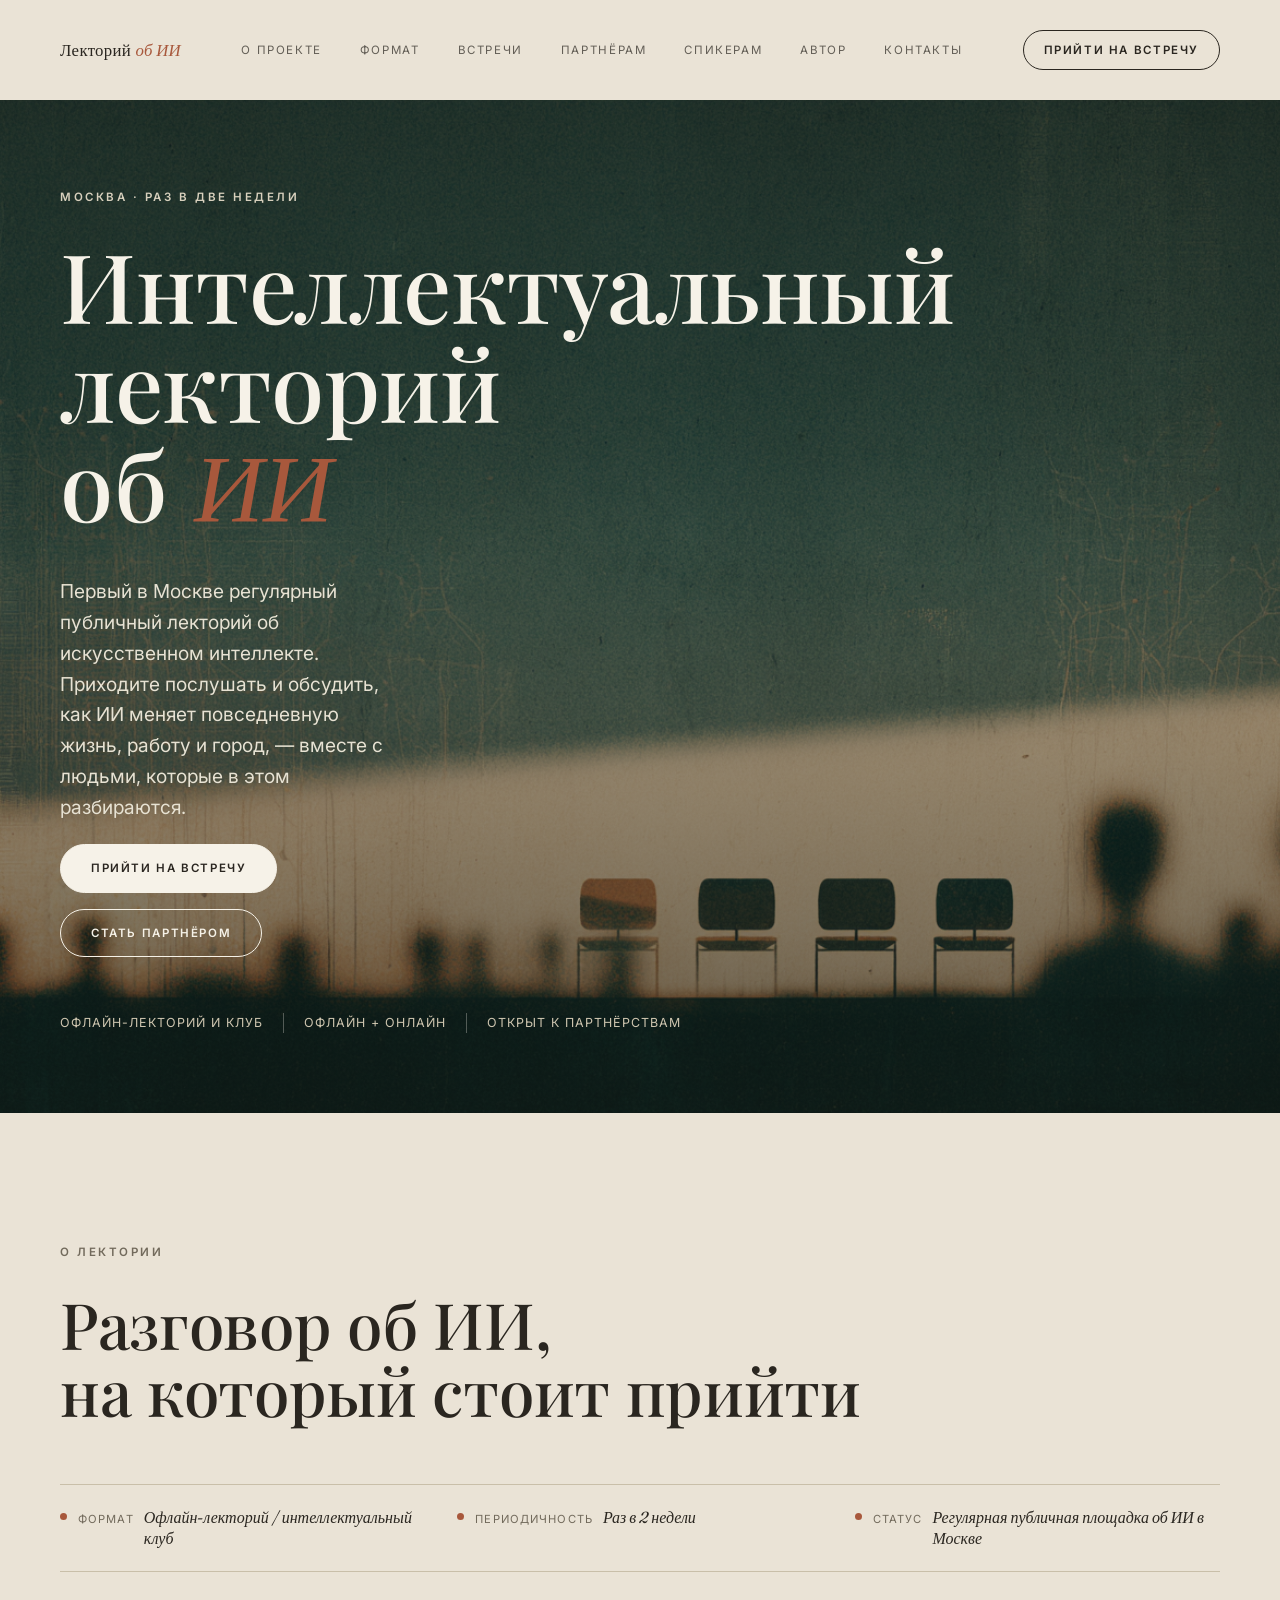
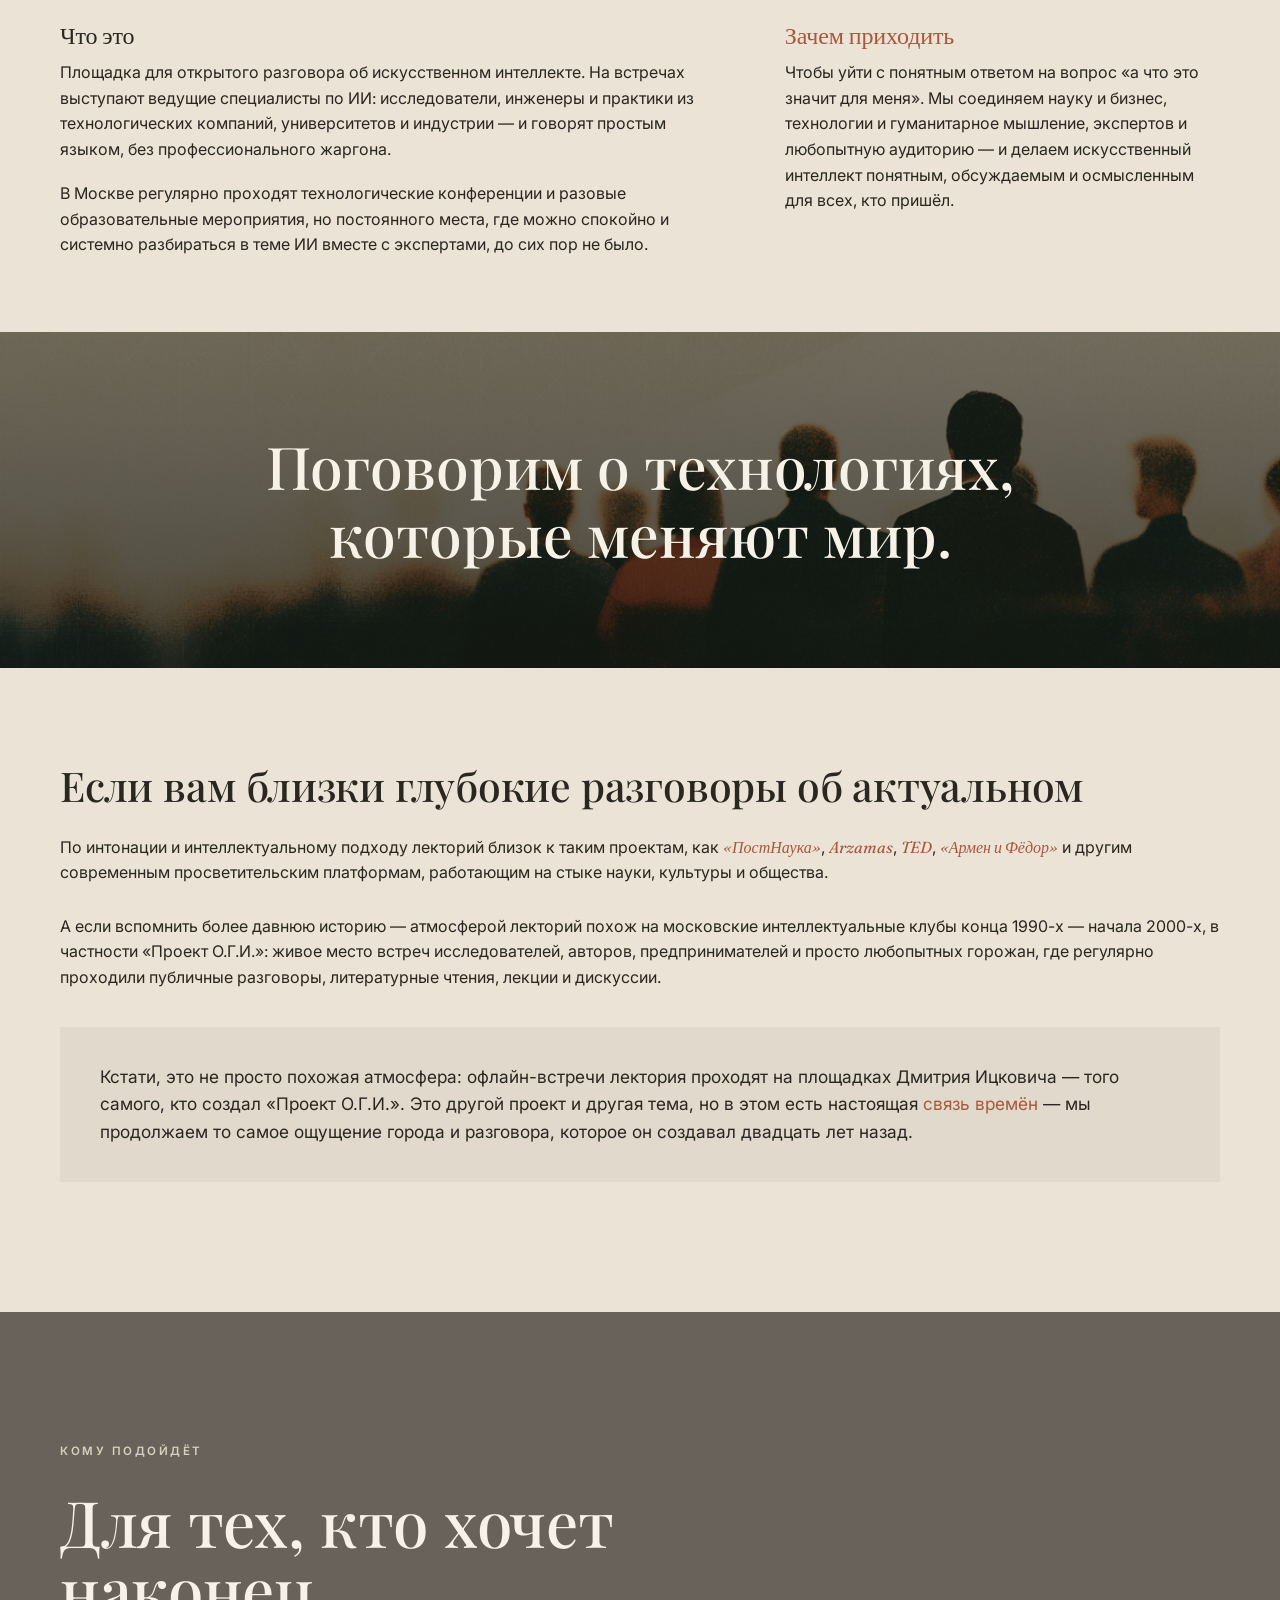
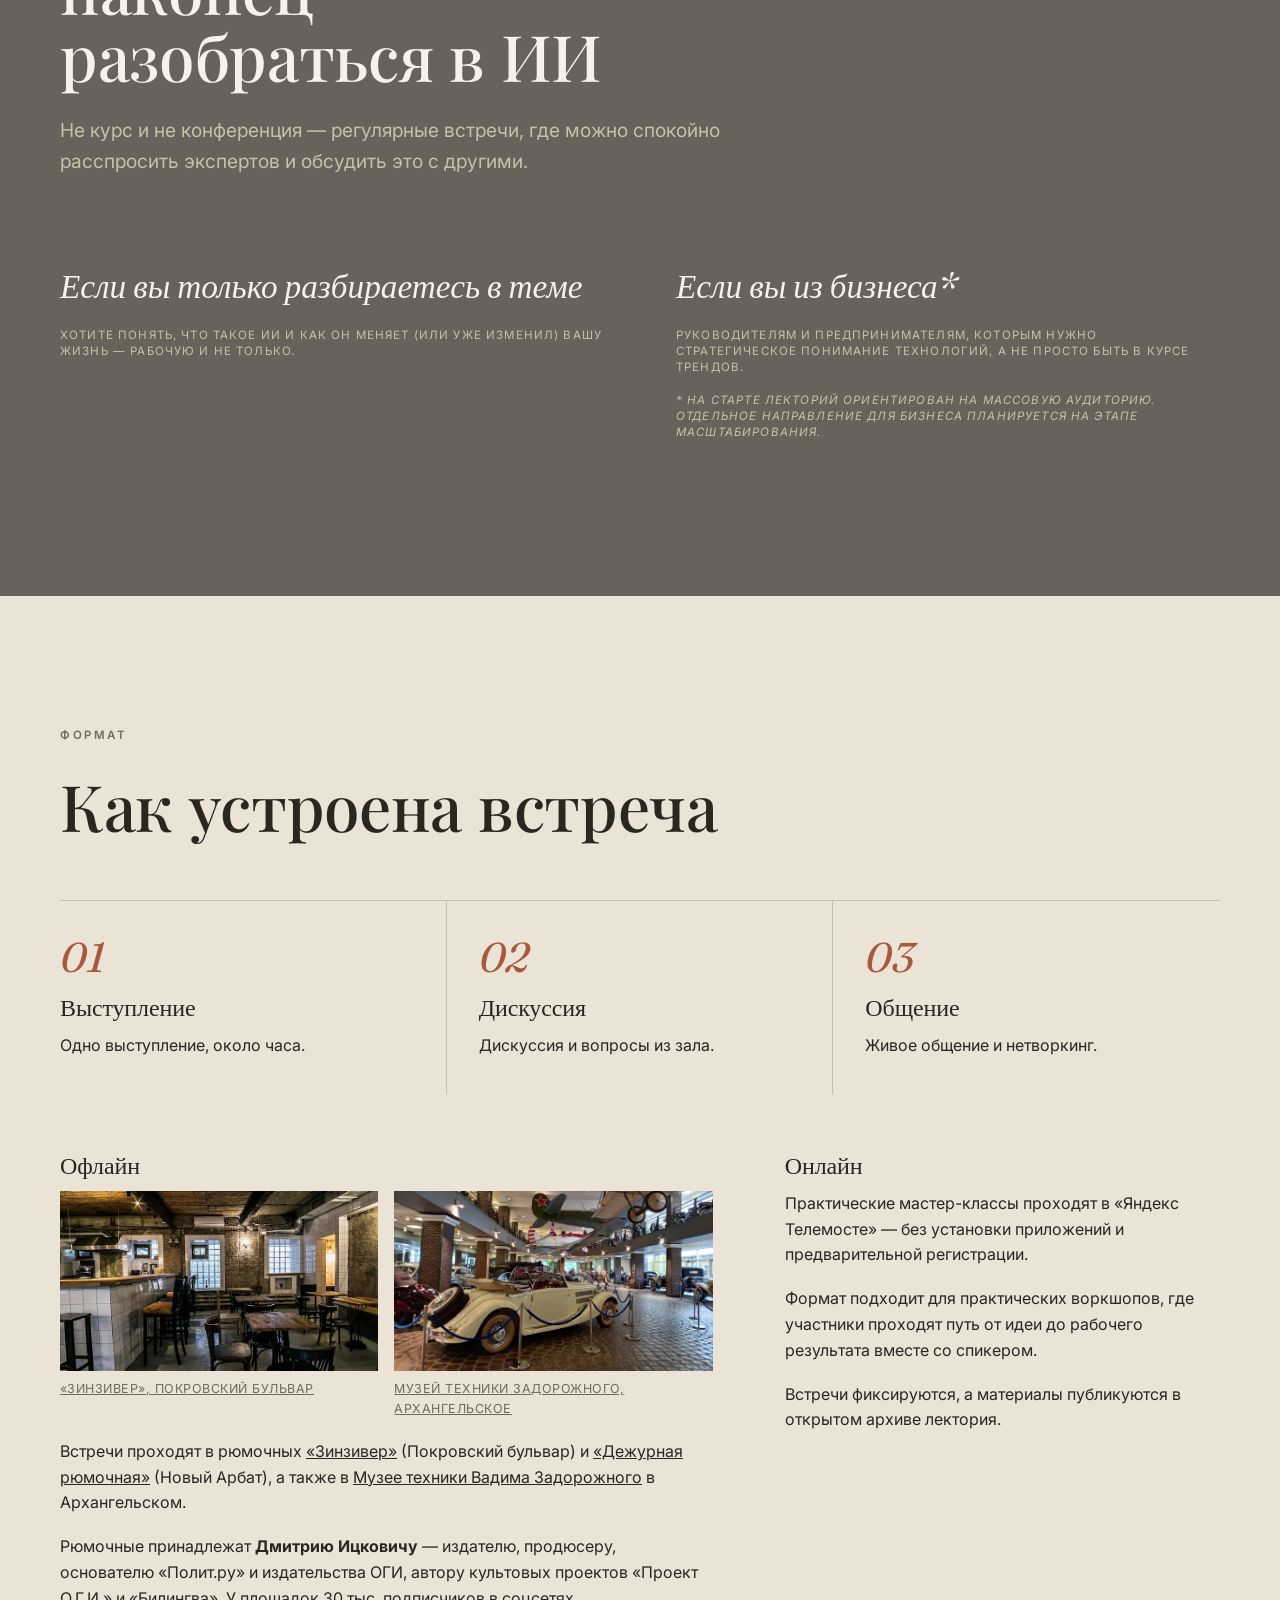
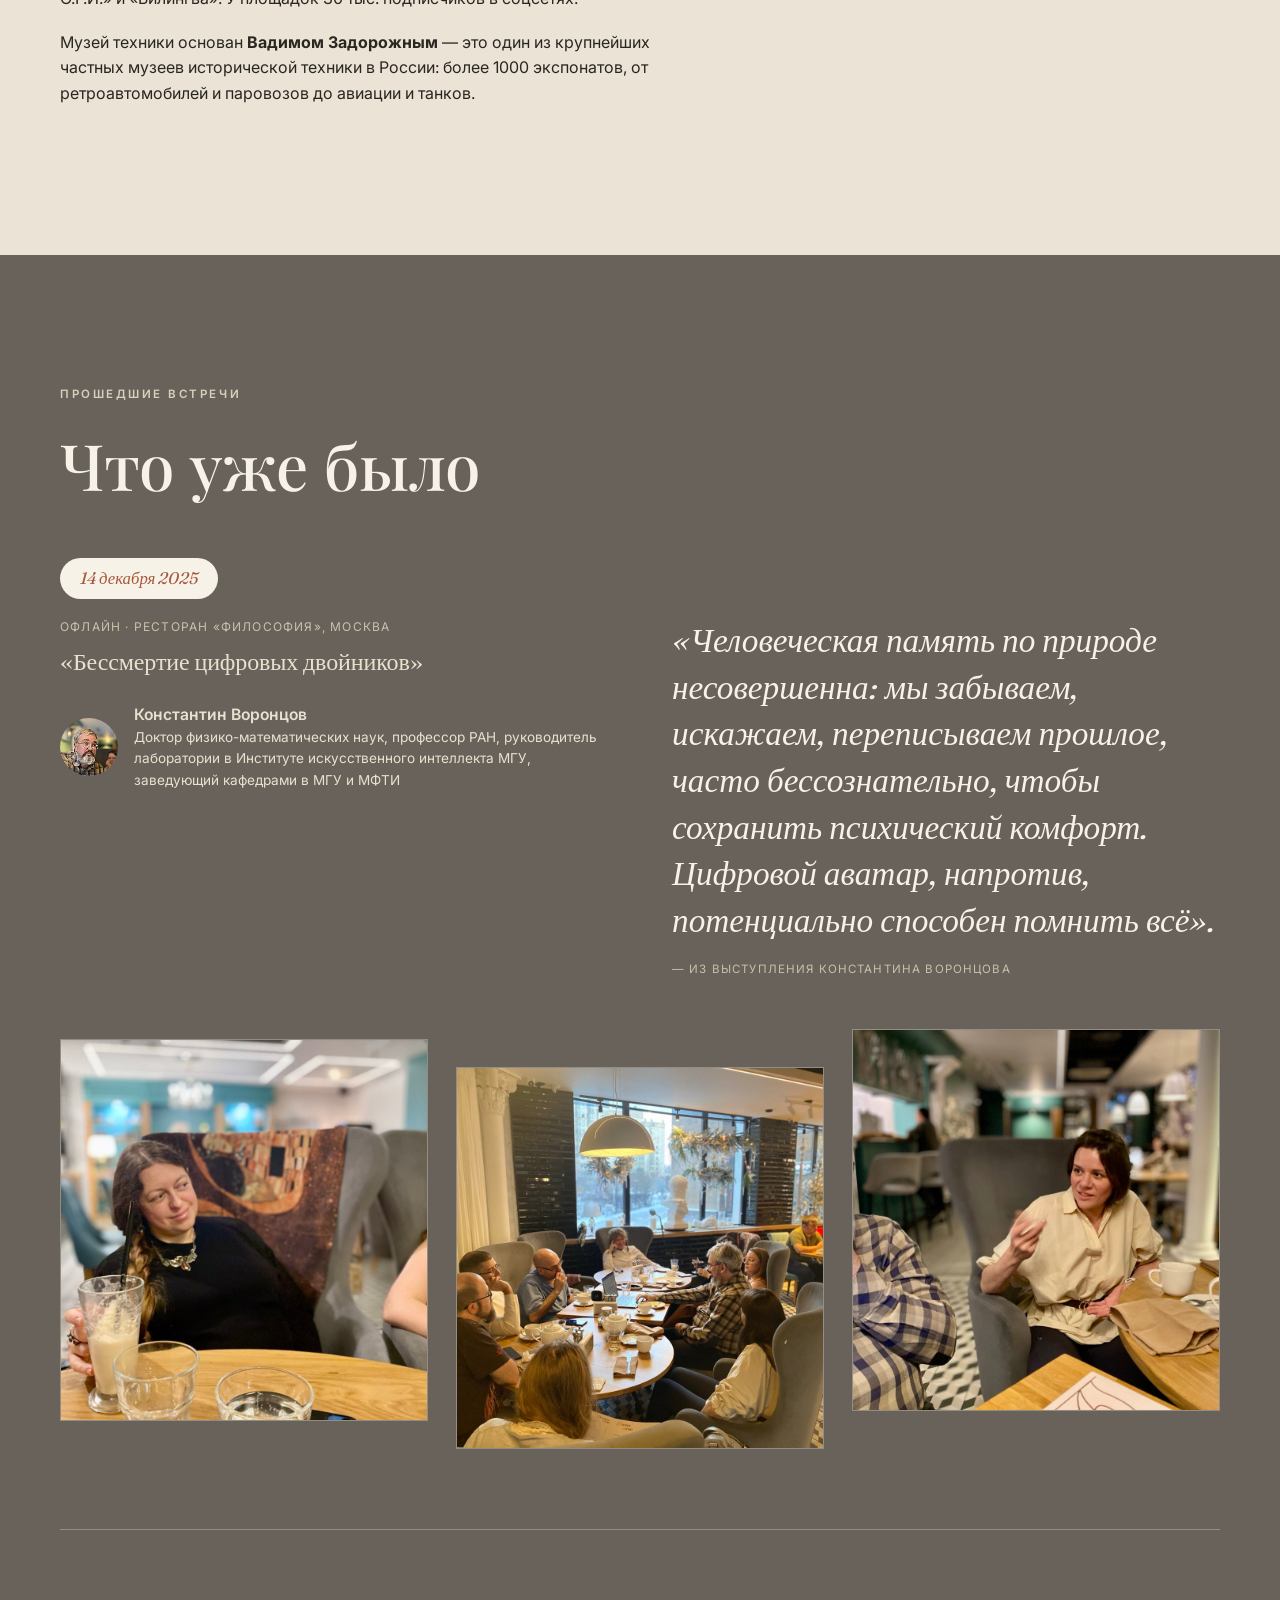
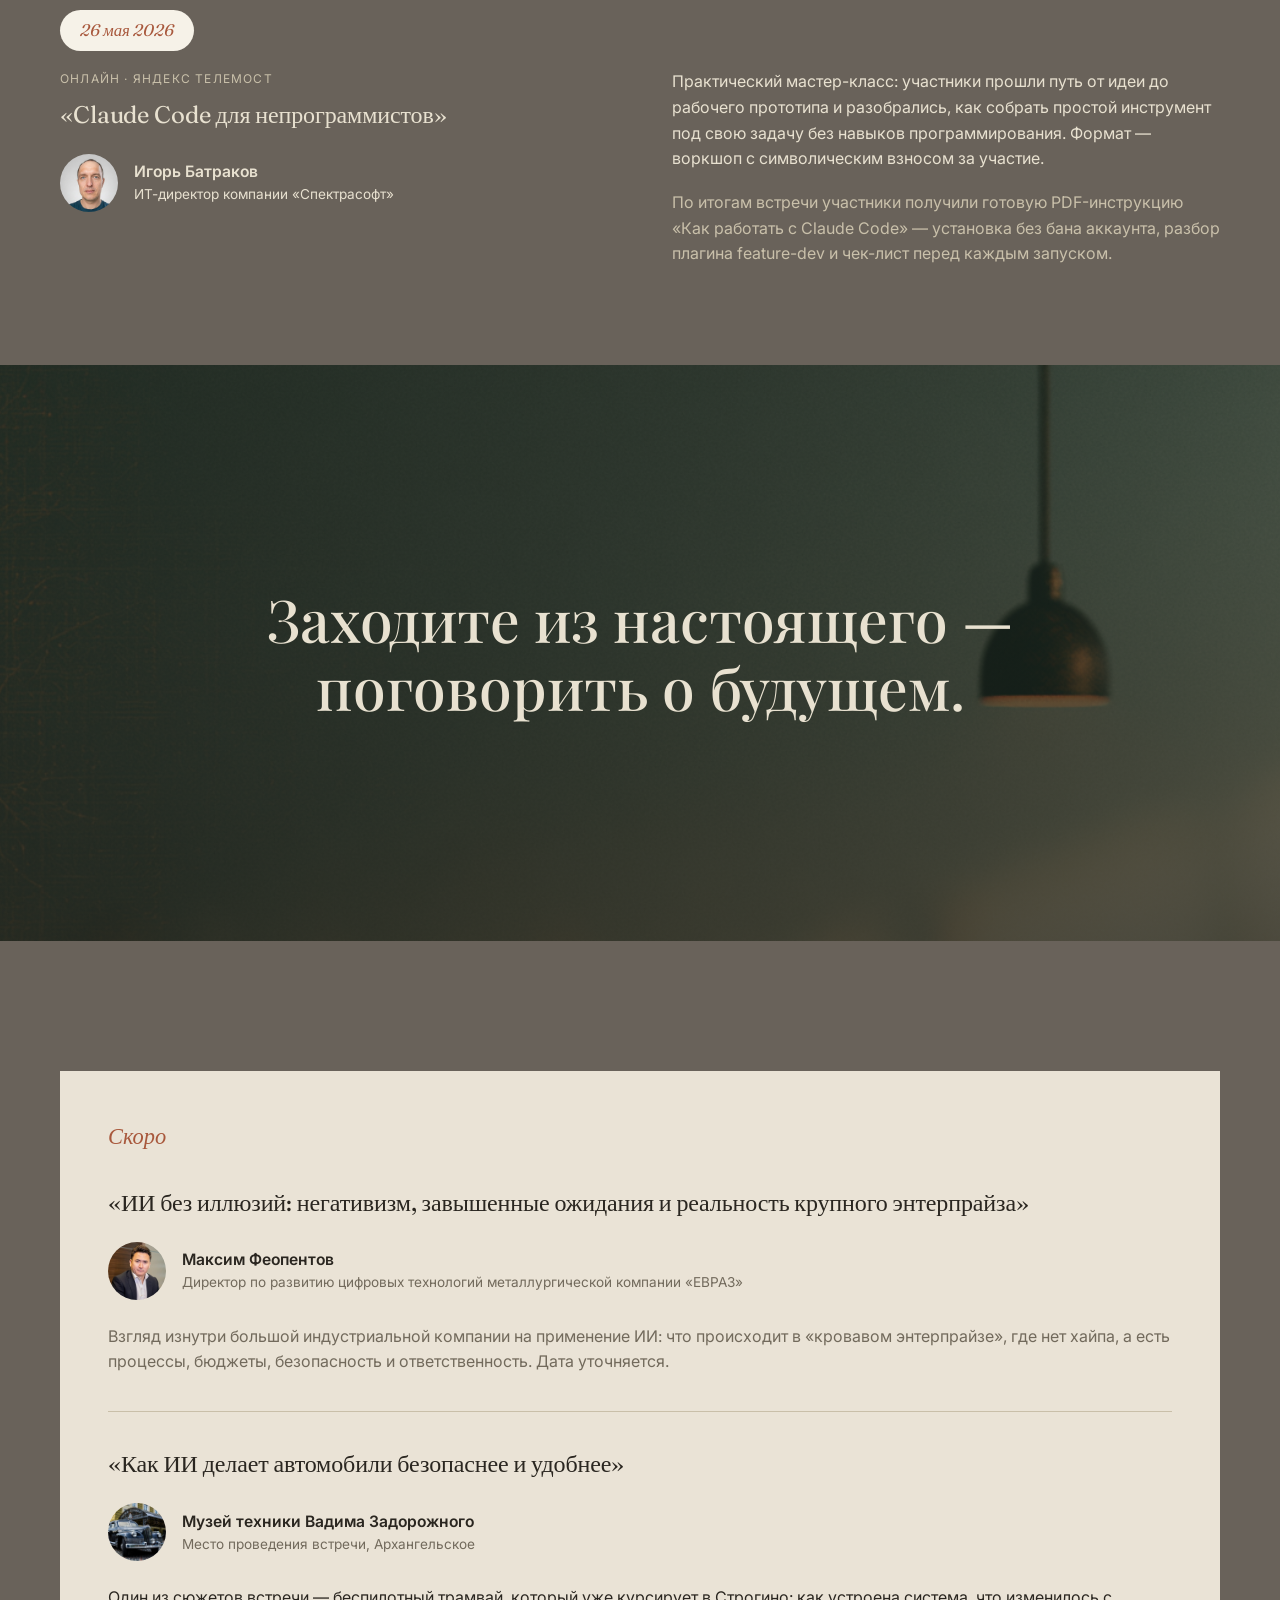
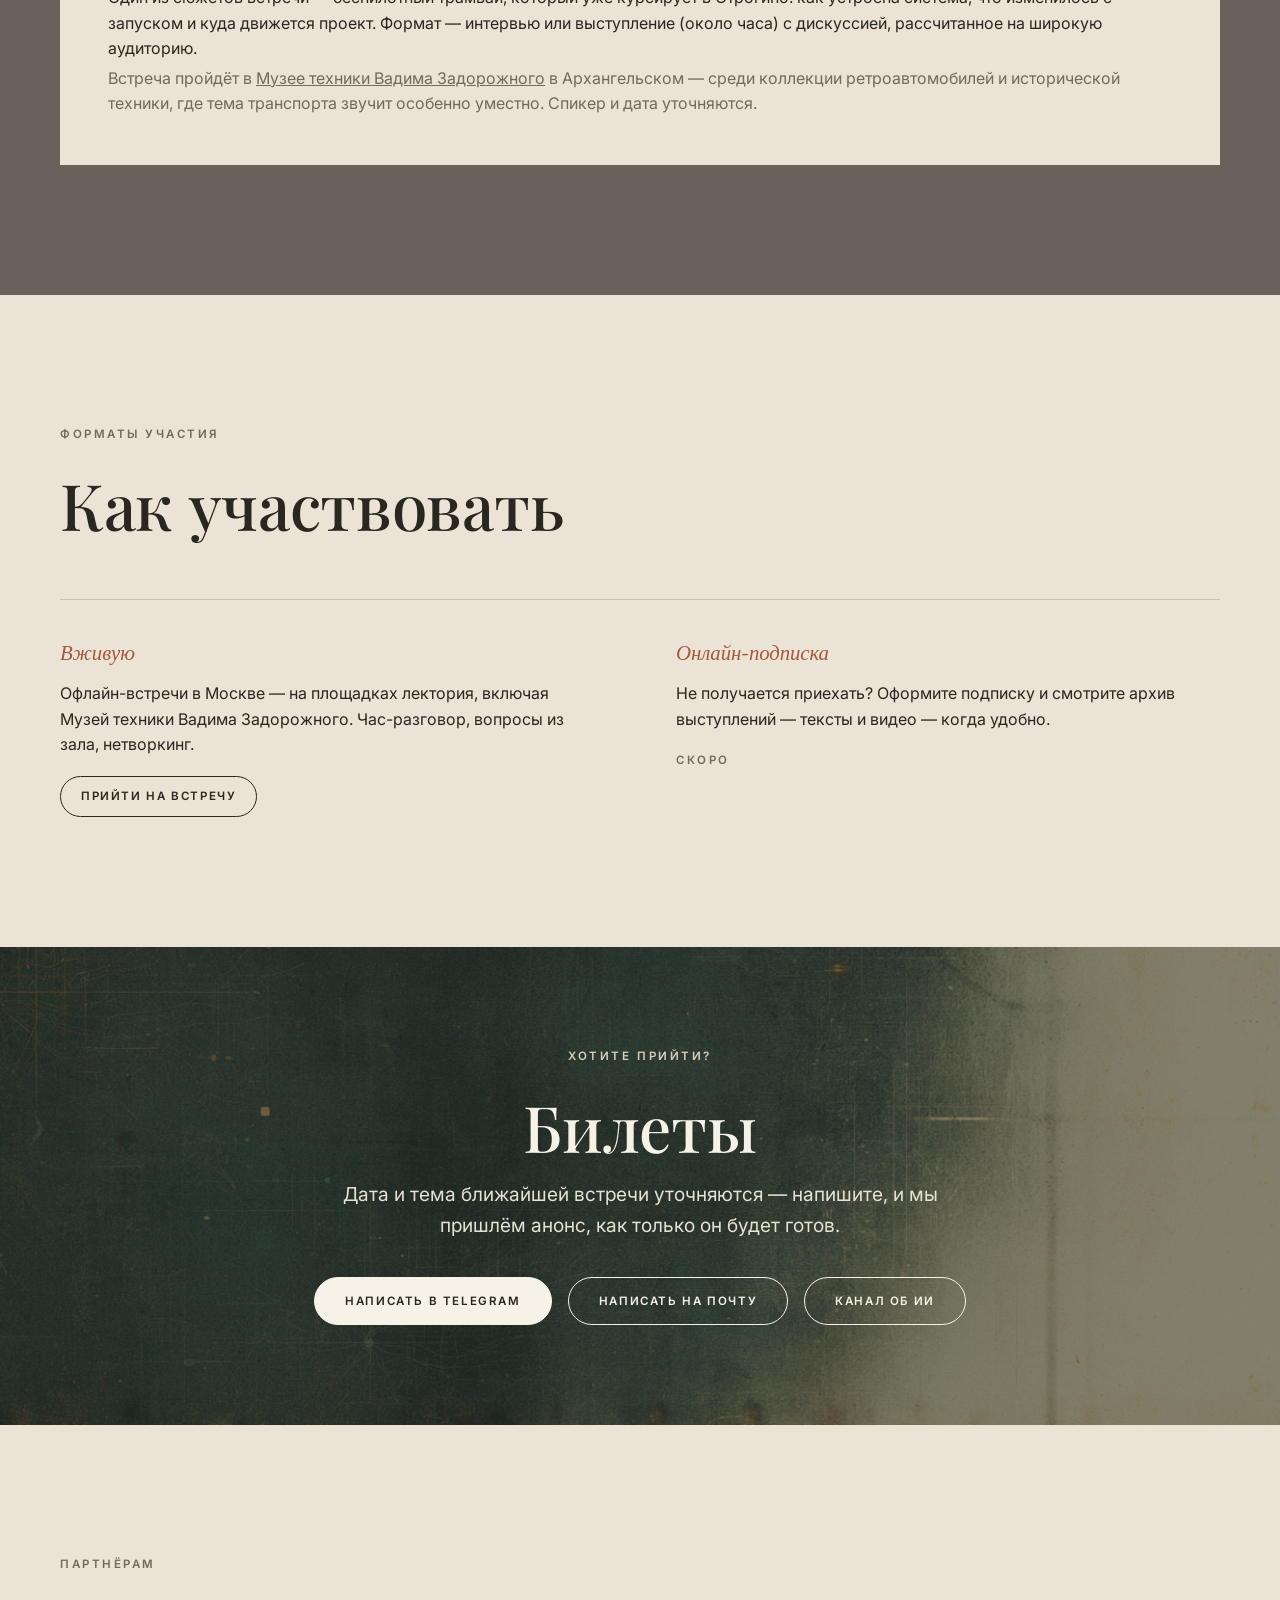
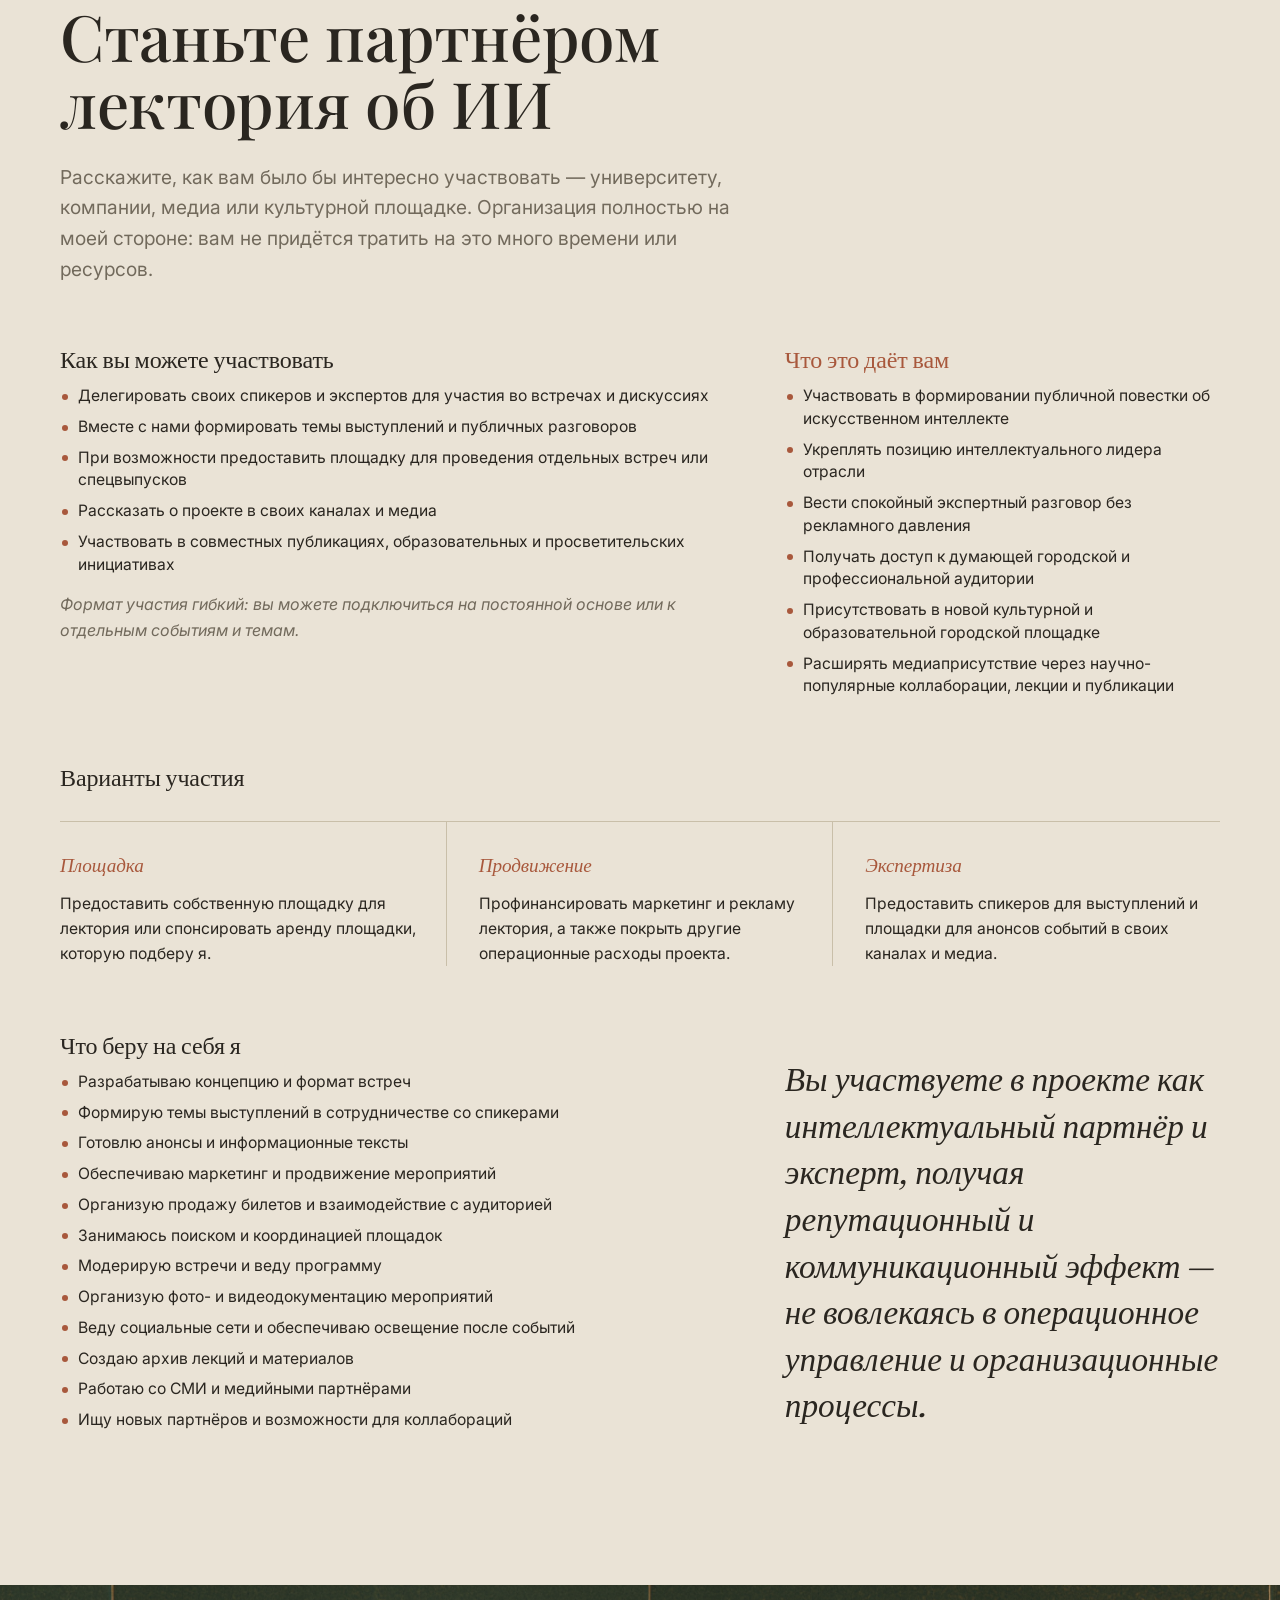
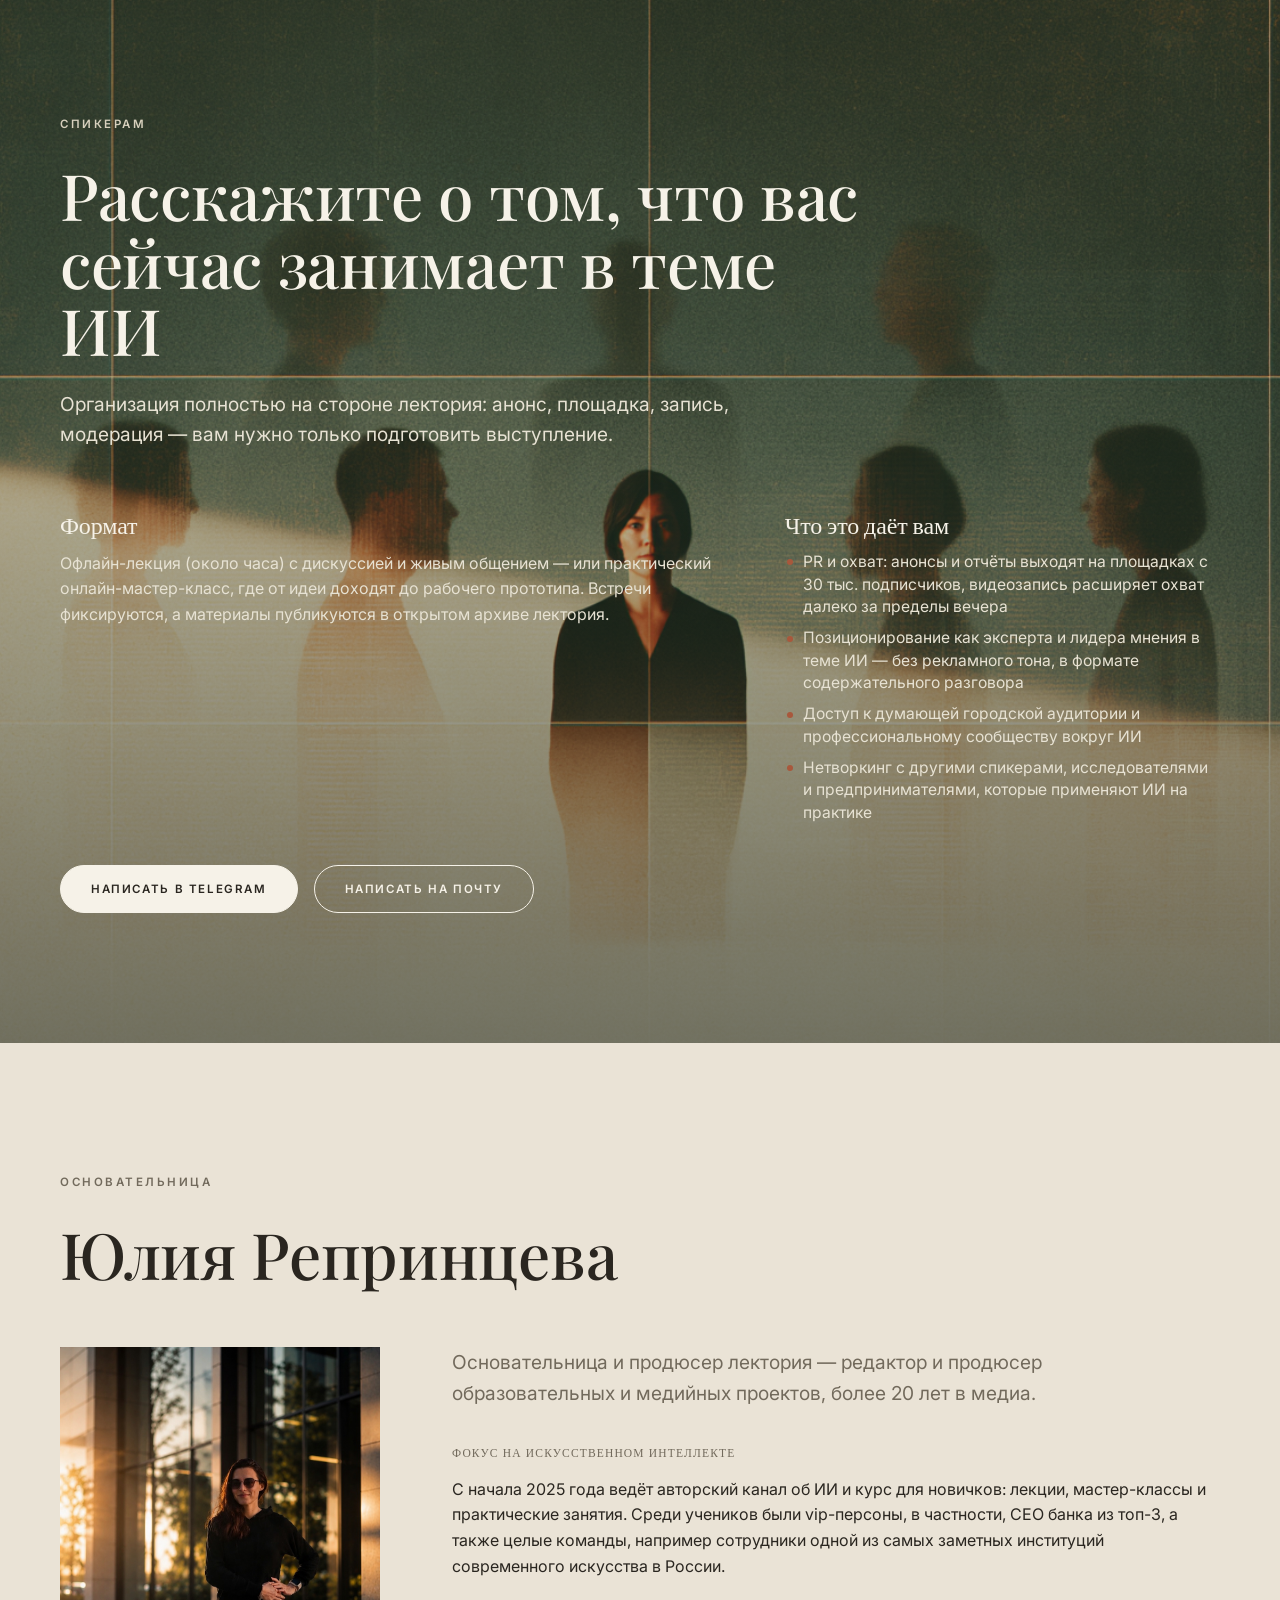
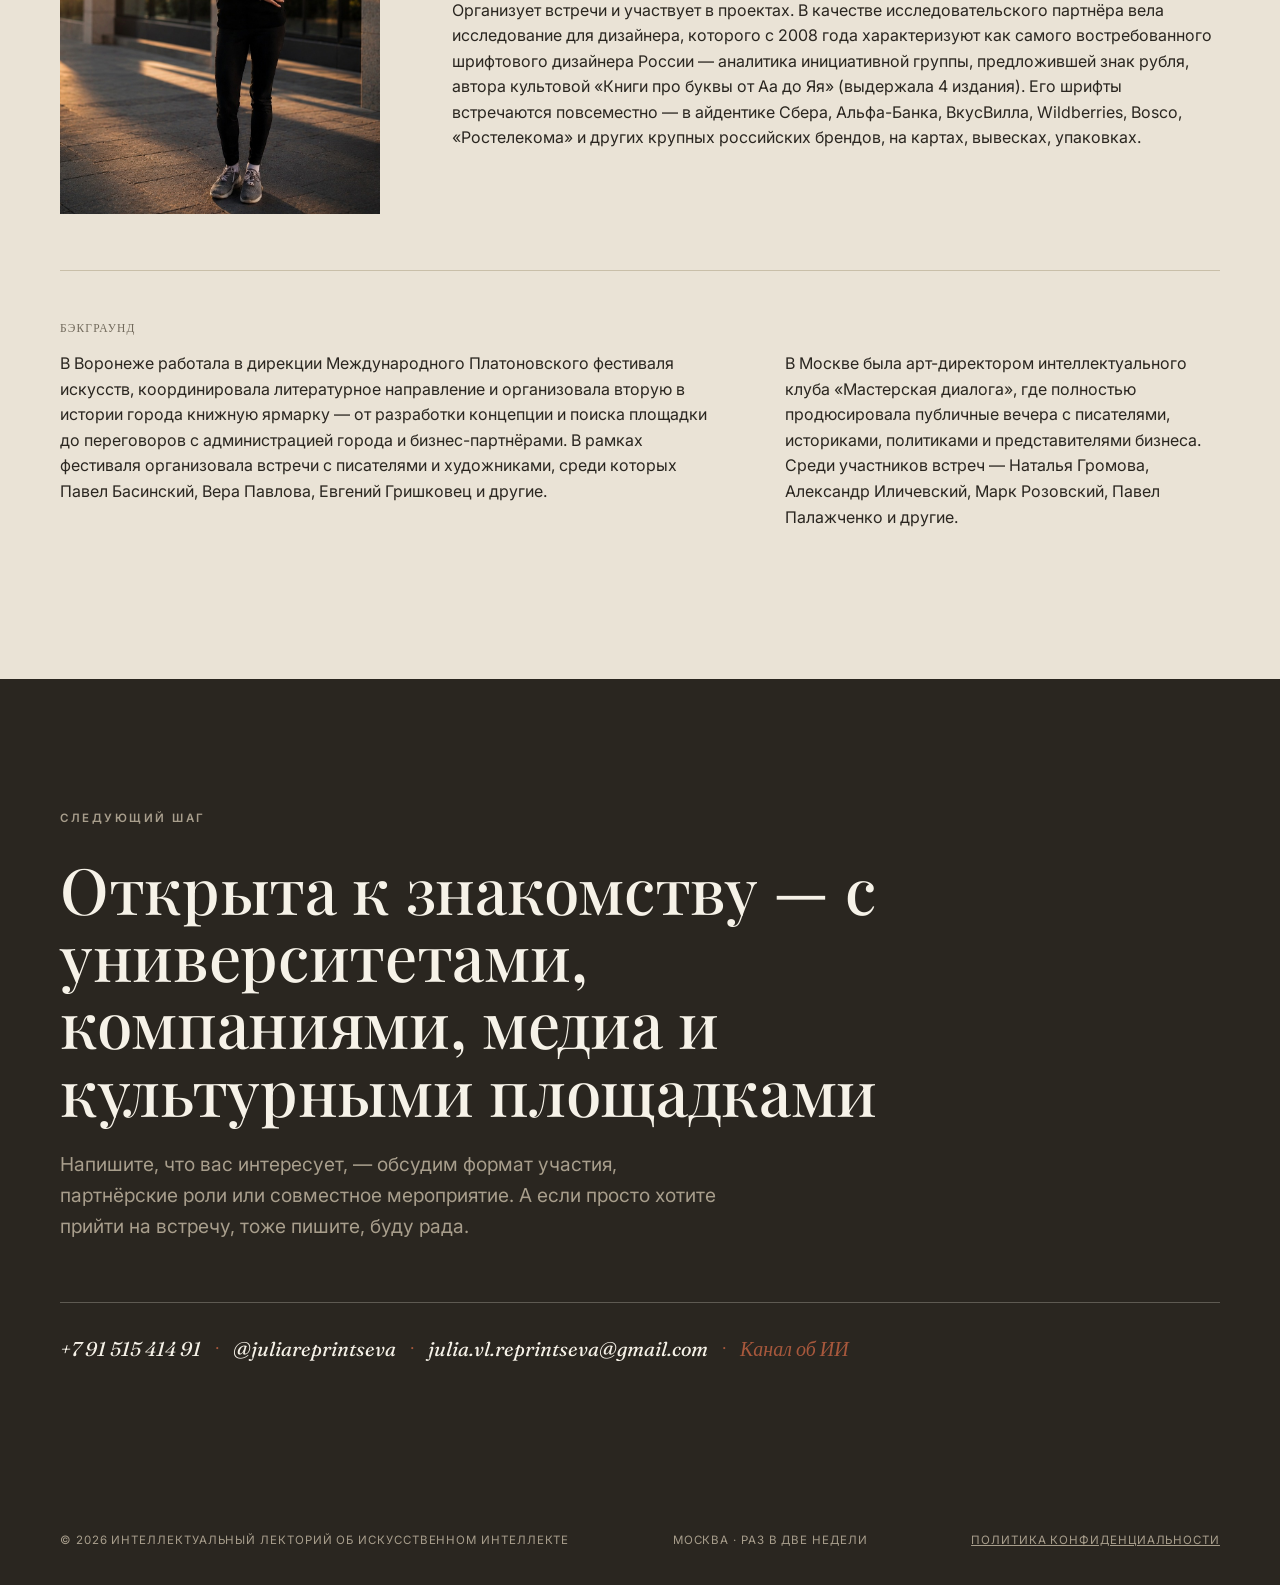
==== index.html @ 5595331f "Add files via upload" ====
<!doctype html>
<html lang="ru">
<head>
<meta charset="UTF-8">
<meta name="viewport" content="width=device-width, initial-scale=1">
<title>Интеллектуальный лекторий об искусственном интеллекте</title>

<!-- Google tag (gtag.js) -->
<script async src="https://www.googletagmanager.com/gtag/js?id=G-RJY18XLTXR"></script>
<script>
  window.dataLayer = window.dataLayer || [];
  function gtag(){dataLayer.push(arguments);}
  gtag('js', new Date());
  gtag('config', 'G-RJY18XLTXR');
</script>

<!-- Yandex.Metrika counter -->
<script type="text/javascript">
(function(m,e,t,r,i,k,a){
m[i]=m[i]||function(){(m[i].a=m[i].a||[]).push(arguments)};
m[i].l=1*new Date();
for (var j = 0; j < document.scripts.length; j++) {if (document.scripts[j].src === r) { return; }}
k=e.createElement(t),a=e.getElementsByTagName(t)[0],k.async=1,k.src=r,a.parentNode.insertBefore(k,a)
})(window, document,'script','https://mc.yandex.ru/metrika/tag.js?id=111510411', 'ym');

ym(111510411, 'init', {ssr:true, webvisor:true, clickmap:true, ecommerce:"dataLayer", referrer: document.referrer, url: location.href, accurateTrackBounce:true, trackLinks:true});
</script>
<noscript><div><img src="https://mc.yandex.ru/watch/111510411" style="position:absolute; left:-9999px;" alt="" /></div></noscript>
<!-- /Yandex.Metrika counter -->

<!-- Microsoft Clarity -->
<script type="text/javascript">
(function(c,l,a,r,i,t,y){
c[a]=c[a]||function(){(c[a].q=c[a].q||[]).push(arguments)};
t=l.createElement(r);t.async=1;t.src="https://www.clarity.ms/tag/"+i;
y=l.getElementsByTagName(r)[0];y.parentNode.insertBefore(t,y);
})(window, document, "clarity", "script", "y0w7ouz6oi");
</script>
<meta name="description" content="Первый в Москве регулярный публичный лекторий об ИИ — площадка, где исследователи, инженеры и практики говорят с широкой аудиторией об искусственном интеллекте, экономике, культуре и повседневной жизни.">

<meta property="og:type" content="website">
<meta property="og:url" content="https://lectorium.pro/">
<link rel="canonical" href="https://lectorium.pro/">
<meta property="og:title" content="Интеллектуальный лекторий об ИИ — Москва · раз в две недели">
<meta property="og:description" content="Первый в Москве регулярный публичный лекторий об искусственном интеллекте. Приходите послушать и обсудить, как ИИ меняет повседневную жизнь, работу и город, — вместе с людьми, которые в этом разбираются.">
<meta property="og:image" content="https://lectorium.pro/assets/img/og-cover.png">
<meta property="og:image:width" content="1200">
<meta property="og:image:height" content="630">
<meta name="twitter:card" content="summary_large_image">
<meta name="twitter:image" content="https://lectorium.pro/assets/img/og-cover.png">

<link rel="icon" type="image/svg+xml" sizes="any" href="assets/img/favicon.svg?v=2">
<link rel="icon" type="image/png" sizes="32x32" href="assets/img/favicon-32.png?v=2">
<link rel="apple-touch-icon" sizes="180x180" href="assets/img/apple-touch-icon.png">
<link rel="manifest" href="site.webmanifest">
<meta name="theme-color" content="#1a1a1a">

<link rel="stylesheet" href="assets/css/style.v3.css?v=2">
</head>
<body>

<header class="site">
  <div class="container nav">
    <a href="#top" class="logo">Лекторий <em>об ИИ</em></a>
    <ul class="nav-links">
      <li><a href="#about">О проекте</a></li>
      <li><a href="#format">Формат</a></li>
      <li><a href="#events">Встречи</a></li>
      <li><a href="#partners">Партнёрам</a></li>
      <li><a href="#speakers">Спикерам</a></li>
      <li><a href="#author">Автор</a></li>
      <li><a href="#contacts">Контакты</a></li>
    </ul>
    <div class="nav-actions">
      <a href="#tickets" class="btn btn-outline btn-sm">Прийти на встречу</a>
      <button class="burger" aria-label="Открыть меню"><span></span><span></span><span></span></button>
    </div>
  </div>
</header>

<main id="top">

  <!-- HERO -->
  <section class="hero hero-with-cover">
    <div class="hero-bg"><img src="assets/img/hero-cover.png" alt=""></div>
    <div class="container">
      <div class="hero-top">
        <div style="flex:1 1 auto;min-width:0;">
          <span class="kicker">Москва · раз в две недели</span>
          <h1>Интеллектуальный<br>лекторий<br>об <span class="accent-ii">ИИ</span></h1>
        </div>
        <div style="max-width:340px;flex:none;">
          <p class="lede">Первый в Москве регулярный публичный лекторий об искусственном интеллекте. Приходите послушать и обсудить, как ИИ меняет повседневную жизнь, работу и город, — вместе с людьми, которые в этом разбираются.</p>
          <div class="hero-actions">
            <a href="#tickets" class="btn btn-primary">Прийти на встречу</a>
            <a href="#partners" class="btn btn-outline">Стать партнёром</a>
          </div>
        </div>
      </div>
      <ul class="hero-meta">
        <li>Офлайн-лекторий и клуб</li>
        <li>Офлайн + онлайн</li>
        <li>Открыт к партнёрствам</li>
      </ul>
    </div>
  </section>

  <!-- ABOUT -->
  <section id="about" class="section">
    <div class="container">
      <div class="section-head">
        <div class="kicker">О лектории</div>
        <h2>Разговор об ИИ,<br>на который стоит прийти</h2>
      </div>

      <div class="facts-strip">
        <div><span class="facts-strip-label">Формат</span><span class="facts-strip-value">Офлайн-лекторий / интеллектуальный клуб</span></div>
        <div><span class="facts-strip-label">Периодичность</span><span class="facts-strip-value">Раз в 2 недели</span></div>
        <div><span class="facts-strip-label">Статус</span><span class="facts-strip-value">Регулярная публичная площадка об ИИ в Москве</span></div>
      </div>

      <div class="two-col" style="margin-top:48px;">
        <div>
          <h3>Что это</h3>
          <p>Площадка для открытого разговора об искусственном интеллекте. На встречах выступают ведущие специалисты по ИИ: исследователи, инженеры и практики из технологических компаний, университетов и индустрии — и говорят простым языком, без профессионального жаргона.</p>
          <p>В Москве регулярно проходят технологические конференции и разовые образовательные мероприятия, но постоянного места, где можно спокойно и системно разбираться в теме ИИ вместе с экспертами, до сих пор не было.</p>
        </div>
        <div>
          <h3 style="color:var(--accent);">Зачем приходить</h3>
          <p>Чтобы уйти с понятным ответом на вопрос «а что это значит для меня». Мы соединяем науку и бизнес, технологии и гуманитарное мышление, экспертов и любопытную аудиторию — и делаем искусственный интеллект понятным, обсуждаемым и осмысленным для всех, кто пришёл.</p>
        </div>
      </div>

      <div class="statement-photo full-bleed" style="margin-top:56px;">
        <div class="statement-bg"><img src="assets/img/bg-statement.png" alt=""></div>
        <div class="container">
          <p class="statement-heading">Поговорим о технологиях,<br>которые меняют мир.</p>
        </div>
      </div>

      <div style="margin-top:96px;">
        <h2 style="font-size:clamp(1.8rem,3.2vw,2.6rem);margin-bottom:28px;">Если вам близки глубокие разговоры об актуальном</h2>
        <p style="margin-bottom:28px;">По интонации и интеллектуальному подходу лекторий близок к таким проектам, как <em class="accent-ii" style="margin:0;">«ПостНаука»</em>, <em class="accent-ii" style="margin:0;">Arzamas</em>, <em class="accent-ii" style="margin:0;">TED</em>, <em class="accent-ii" style="margin:0;">«Армен и Фёдор»</em> и другим современным просветительским платформам, работающим на стыке науки, культуры и общества.</p>
        <p style="margin-bottom:36px;">А если вспомнить более давнюю историю — атмосферой лекторий похож на московские интеллектуальные клубы конца 1990-х — начала 2000-х, в частности «Проект О.Г.И.»: живое место встреч исследователей, авторов, предпринимателей и просто любопытных горожан, где регулярно проходили публичные разговоры, литературные чтения, лекции и дискуссии.</p>
        <div class="dark-note">
          <p>Кстати, это не просто похожая атмосфера: офлайн-встречи лектория проходят на площадках Дмитрия Ицковича — того самого, кто создал «Проект О.Г.И.». Это другой проект и другая тема, но в этом есть настоящая <span style="color:var(--accent);">связь времён</span> — мы продолжаем то самое ощущение города и разговора, которое он создавал двадцать лет назад.</p>
        </div>
      </div>

    </div>
  </section>

  <!-- AUDIENCE -->
  <section class="section section-alt">
    <div class="container">
      <div class="section-head">
        <div class="kicker">Кому подойдёт</div>
        <h2>Для тех, кто хочет наконец<br>разобраться в ИИ</h2>
        <p class="lede">Не курс и не конференция — регулярные встречи, где можно спокойно расспросить экспертов и обсудить это с другими.</p>
      </div>
      <div class="two-col even">
        <div class="pull">
          Если вы только разбираетесь в теме
          <cite style="font-style:normal;font-family:var(--sans);">Хотите понять, что такое ИИ и как он меняет (или уже изменил) вашу жизнь — рабочую и не только.</cite>
        </div>
        <div class="pull">
          Если вы из бизнеса*
          <cite style="font-style:normal;font-family:var(--sans);">Руководителям и предпринимателям, которым нужно стратегическое понимание технологий, а не просто быть в курсе трендов.<br><br><em>* На старте лекторий ориентирован на массовую аудиторию. Отдельное направление для бизнеса планируется на этапе масштабирования.</em></cite>
        </div>
      </div>
    </div>
  </section>

  <!-- FORMAT -->
  <section id="format" class="section">
    <div class="container">
      <div class="section-head">
        <div class="kicker">Формат</div>
        <h2>Как устроена встреча</h2>
      </div>

      <div class="steps">
        <div class="step"><span class="num">01</span><h3>Выступление</h3><p style="margin:0;">Одно выступление, около часа.</p></div>
        <div class="step"><span class="num">02</span><h3>Дискуссия</h3><p style="margin:0;">Дискуссия и вопросы из зала.</p></div>
        <div class="step"><span class="num">03</span><h3>Общение</h3><p style="margin:0;">Живое общение и нетворкинг.</p></div>
      </div>

      <div class="two-col" style="margin-top:56px;">
        <div>
          <h3>Офлайн</h3>
          <div class="venue-photo-pair">
            <figure style="margin:0;">
              <img src="assets/img/venue-zinziver.jpg" alt="Интерьер рюмочной «Зинзивер» на Покровском бульваре" style="width:100%;height:180px;object-fit:cover;">
              <figcaption class="venue-caption"><a href="https://yandex.ru/maps/?text=рюмочная%20Зинзивер%20Покровский%20бульвар%20Москва" target="_blank" rel="noopener">«Зинзивер», Покровский бульвар</a></figcaption>
            </figure>
            <figure style="margin:0;">
              <img src="assets/img/venue-zadorozhny.jpg" alt="Музей техники Вадима Задорожного" style="width:100%;height:180px;object-fit:cover;object-position:center bottom;">
              <figcaption class="venue-caption"><a href="https://new.tmuseum.ru/" target="_blank" rel="noopener">Музей техники Задорожного, Архангельское</a></figcaption>
            </figure>
          </div>
          <p>Встречи проходят в рюмочных <a href="https://yandex.ru/maps/?text=рюмочная%20Зинзивер%20Покровский%20бульвар%20Москва" target="_blank" rel="noopener">«Зинзивер»</a> (Покровский бульвар) и <a href="https://yandex.ru/maps/?text=Дежурная%20рюмочная%20Новый%20Арбат%20Москва" target="_blank" rel="noopener">«Дежурная рюмочная»</a> (Новый Арбат), а также в <a href="https://new.tmuseum.ru/" target="_blank" rel="noopener">Музее техники Вадима Задорожного</a> в Архангельском.</p>
          <p>Рюмочные принадлежат <strong>Дмитрию Ицковичу</strong> — издателю, продюсеру, основателю «Полит.ру» и издательства ОГИ, автору культовых проектов «Проект О.Г.И.» и «Билингва». У площадок 30 тыс. подписчиков в соцсетях.</p>
          <p>Музей техники основан <strong>Вадимом Задорожным</strong> — это один из крупнейших частных музеев исторической техники в России: более 1000 экспонатов, от ретроавтомобилей и паровозов до авиации и танков.</p>
        </div>
        <div>
          <h3>Онлайн</h3>
          <p>Практические мастер-классы проходят в «Яндекс Телемосте» — без установки приложений и предварительной регистрации.</p>
          <p>Формат подходит для практических воркшопов, где участники проходят путь от идеи до рабочего результата вместе со спикером.</p>
          <p>Встречи фиксируются, а материалы публикуются в открытом архиве лектория.</p>
        </div>
      </div>
    </div>
  </section>

  <!-- PAST / UPCOMING EVENTS -->
  <section id="events" class="section section-alt">
    <div class="container">
      <div class="section-head">
        <div class="kicker">Прошедшие встречи</div>
        <h2>Что уже было</h2>
      </div>

      <div class="event">
        <span class="event-date">14 декабря 2025</span>
        <div class="event-grid">
          <div>
            <span class="event-tag">Офлайн · ресторан «Философия», Москва</span>
            <h3 style="text-transform:none;">«Бессмертие цифровых двойников»</h3>
            <div class="event-speaker">
              <img class="avatar" src="assets/img/speaker-vorontsov.jpg" alt="Константин Воронцов на встрече лектория">
              <div>
                <div class="name">Константин Воронцов</div>
                <div class="role">Доктор физико-математических наук, профессор РАН, руководитель лаборатории в Институте искусственного интеллекта МГУ, заведующий кафедрами в МГУ и МФТИ</div>
              </div>
            </div>
          </div>
          <div>
            <blockquote class="pull" style="margin-top:0;">
              «Человеческая память по природе несовершенна: мы забываем, искажаем, переписываем прошлое, часто бессознательно, чтобы сохранить психический комфорт. Цифровой аватар, напротив, потенциально способен помнить всё».
              <cite>— из выступления Константина Воронцова</cite>
            </blockquote>
          </div>
        </div>
        <div class="event-photo-row">
          <figure><img src="assets/img/event-photo-3.jpg" alt="Гостья лектория на встрече 14 декабря"></figure>
          <figure><img src="assets/img/event-photo-1.jpg" alt="Гости лектория за общим столом на встрече 14 декабря"></figure>
          <figure><img src="assets/img/event-photo-2.jpg" alt="Константин Воронцов беседует с гостьей лектория"></figure>
        </div>
      </div>

      <div class="event">
        <span class="event-date">26 мая 2026</span>
        <div class="event-grid">
          <div>
            <span class="event-tag">Онлайн · Яндекс Телемост</span>
            <h3 style="text-transform:none;">«Claude Code для непрограммистов»</h3>
            <div class="event-speaker">
              <img class="avatar" src="assets/img/speaker-batrakov.jpg" alt="Игорь Батраков">
              <div>
                <div class="name">Игорь Батраков</div>
                <div class="role">ИТ-директор компании «Спектрасофт»</div>
              </div>
            </div>
          </div>
          <div>
            <p>Практический мастер-класс: участники прошли путь от идеи до рабочего прототипа и разобрались, как собрать простой инструмент под свою задачу без навыков программирования. Формат — воркшоп с символическим взносом за участие.</p>
            <p class="muted-line" style="margin-top:16px;">По итогам встречи участники получили готовую PDF-инструкцию «Как работать с Claude Code» — установка без бана аккаунта, разбор плагина feature-dev и чек-лист перед каждым запуском.</p>
          </div>
        </div>
      </div>

      <div class="statement-photo statement-cover full-bleed" style="margin-top:80px;">
        <div class="statement-bg"><img src="assets/img/bg-lamp.png" alt="" style="object-position:80% center;"></div>
        <div class="container">
          <p class="statement-heading">Заходите из&nbsp;настоящего&nbsp;— поговорить о&nbsp;будущем.</p>
        </div>
      </div>

      <div class="upcoming-group">
        <span class="tag-soon">Скоро</span>

        <div class="upcoming-list">
          <div class="upcoming-item">
            <h3 style="text-transform:none;margin-bottom:14px;">«ИИ без иллюзий: негативизм, завышенные ожидания и реальность крупного энтерпрайза»</h3>
            <div class="event-speaker">
              <img class="avatar" src="assets/img/speaker-feopentov.jpg" alt="Максим Феопентов">
              <div>
                <div class="name">Максим Феопентов</div>
                <div class="role">Директор по развитию цифровых технологий металлургической компании «ЕВРАЗ»</div>
              </div>
            </div>
            <p class="muted-line" style="margin:16px 0 0;">Взгляд изнутри большой индустриальной компании на применение ИИ: что происходит в «кровавом энтерпрайзе», где нет хайпа, а есть процессы, бюджеты, безопасность и ответственность. Дата уточняется.</p>
          </div>

          <div class="upcoming-item">
            <h3 style="text-transform:none;margin-bottom:14px;">«Как ИИ делает автомобили безопаснее и удобнее»</h3>
            <div class="event-speaker">
              <img class="avatar" src="assets/img/venue-zadorozhny-thumb.jpg" alt="Музей техники Вадима Задорожного">
              <div>
                <div class="name">Музей техники Вадима Задорожного</div>
                <div class="role">Место проведения встречи, Архангельское</div>
              </div>
            </div>
            <p style="margin:16px 0 4px;">Один из сюжетов встречи — беспилотный трамвай, который уже курсирует в Строгино: как устроена система, что изменилось с запуском и куда движется проект. Формат — интервью или выступление (около часа) с дискуссией, рассчитанное на широкую аудиторию.</p>
            <p class="muted-line" style="margin:0;">Встреча пройдёт в <a href="https://new.tmuseum.ru/" target="_blank" rel="noopener">Музее техники Вадима Задорожного</a> в Архангельском — среди коллекции ретроавтомобилей и исторической техники, где тема транспорта звучит особенно уместно. Спикер и дата уточняются.</p>
          </div>
        </div>
      </div>
    </div>
  </section>

  <!-- HOW TO PARTICIPATE -->
  <section id="tickets" class="section">
    <div class="container">
      <div class="section-head">
        <div class="kicker">Форматы участия</div>
        <h2>Как участвовать</h2>
      </div>
      <div class="two-col even" style="border-top:1px solid var(--line);padding-top:36px;">
        <div style="padding-right:36px;">
          <h4 style="font-family:var(--serif);font-style:italic;font-size:1.3rem;color:var(--accent);font-weight:400;margin-bottom:12px;">Вживую</h4>
          <p>Офлайн-встречи в Москве — на площадках лектория, включая Музей техники Вадима Задорожного. Час-разговор, вопросы из зала, нетворкинг.</p>
          <a href="#tickets-cta" class="btn btn-outline btn-sm">Прийти на встречу</a>
        </div>
        <div class="participate-col-2">
          <h4 style="font-family:var(--serif);font-style:italic;font-size:1.3rem;color:var(--accent);font-weight:400;margin-bottom:12px;">Онлайн-подписка</h4>
          <p>Не получается приехать? Оформите подписку и смотрите архив выступлений — тексты и видео — когда удобно.</p>
          <span class="kicker" style="margin:0;">Скоро</span>
        </div>
      </div>
    </div>
  </section>

  <!-- TICKETS / CTA -->
  <section id="tickets-cta" class="section" style="padding:0;">
    <div class="cta-band cta-band-photo">
      <div class="cta-band-bg"><img src="assets/img/bg-crowd.png" alt=""></div>
      <div class="container">
        <span class="kicker">Хотите прийти?</span>
        <h2>Билеты</h2>
        <p class="lede">Дата и тема ближайшей встречи уточняются — напишите, и мы пришлём анонс, как только он будет готов.</p>
        <div class="cta-actions">
          <a href="https://t.me/juliareprintseva" target="_blank" rel="noopener" class="btn btn-primary">Написать в Telegram</a>
          <a href="mailto:julia.vl.reprintseva@gmail.com?subject=Хочу%20прийти%20на%20лекторий" class="btn btn-outline">Написать на почту</a>
          <a href="https://t.me/juliareprintseva_roman" target="_blank" rel="noopener" class="btn btn-outline">Канал об ИИ</a>
        </div>
      </div>
    </div>
  </section>

  <!-- PARTNERS -->
  <section id="partners" class="section">
    <div class="container">
      <div class="section-head">
        <div class="kicker">Партнёрам</div>
        <h2>Станьте партнёром лектория об ИИ</h2>
        <p class="lede">Расскажите, как вам было бы интересно участвовать — университету, компании, медиа или культурной площадке. Организация полностью на моей стороне: вам не придётся тратить на это много времени или ресурсов.</p>
      </div>

      <div class="two-col" style="margin-top:48px;">
        <div>
          <h3>Как вы можете участвовать</h3>
          <ul class="dash-list">
            <li>Делегировать своих спикеров и экспертов для участия во встречах и дискуссиях</li>
            <li>Вместе с нами формировать темы выступлений и публичных разговоров</li>
            <li>При возможности предоставить площадку для проведения отдельных встреч или спецвыпусков</li>
            <li>Рассказать о проекте в своих каналах и медиа</li>
            <li>Участвовать в совместных публикациях, образовательных и просветительских инициативах</li>
          </ul>
          <p style="margin-top:16px;font-style:italic;color:var(--muted);">Формат участия гибкий: вы можете подключиться на постоянной основе или к отдельным событиям и темам.</p>
        </div>
        <div>
          <h3 style="color:var(--accent);">Что это даёт вам</h3>
          <ul class="dash-list">
            <li>Участвовать в формировании публичной повестки об искусственном интеллекте</li>
            <li>Укреплять позицию интеллектуального лидера отрасли</li>
            <li>Вести спокойный экспертный разговор без рекламного давления</li>
            <li>Получать доступ к думающей городской и профессиональной аудитории</li>
            <li>Присутствовать в новой культурной и образовательной городской площадке</li>
            <li>Расширять медиаприсутствие через научно-популярные коллаборации, лекции и публикации</li>
          </ul>
        </div>
      </div>

      <h3 style="margin-top:64px;">Варианты участия</h3>
      <div class="grid-3-cards">
        <div>
          <h4>Площадка</h4>
          <p>Предоставить собственную площадку для лектория или спонсировать аренду площадки, которую подберу я.</p>
        </div>
        <div>
          <h4>Продвижение</h4>
          <p>Профинансировать маркетинг и рекламу лектория, а также покрыть другие операционные расходы проекта.</p>
        </div>
        <div>
          <h4>Экспертиза</h4>
          <p>Предоставить спикеров для выступлений и площадки для анонсов событий в своих каналах и медиа.</p>
        </div>
      </div>

      <div class="two-col" style="margin-top:64px;">
        <div>
          <h3>Что беру на себя я</h3>
          <ul class="dash-list">
            <li>Разрабатываю концепцию и формат встреч</li>
            <li>Формирую темы выступлений в сотрудничестве со спикерами</li>
            <li>Готовлю анонсы и информационные тексты</li>
            <li>Обеспечиваю маркетинг и продвижение мероприятий</li>
            <li>Организую продажу билетов и взаимодействие с аудиторией</li>
            <li>Занимаюсь поиском и координацией площадок</li>
            <li>Модерирую встречи и веду программу</li>
            <li>Организую фото- и видеодокументацию мероприятий</li>
            <li>Веду социальные сети и обеспечиваю освещение после событий</li>
            <li>Создаю архив лекций и материалов</li>
            <li>Работаю со СМИ и медийными партнёрами</li>
            <li>Ищу новых партнёров и возможности для коллабораций</li>
          </ul>
        </div>
        <div>
          <p class="pull">Вы участвуете в проекте как интеллектуальный партнёр и эксперт, получая репутационный и коммуникационный эффект — не вовлекаясь в операционное управление и организационные процессы.</p>
        </div>
      </div>
    </div>
  </section>

  <!-- SPEAKERS -->
  <section id="speakers" class="section section-band-photo">
    <div class="section-band-bg"><img src="assets/img/bg-speaker-invite.png" alt=""></div>
    <div class="container">
      <div class="section-head">
        <span class="kicker">Спикерам</span>
        <h2>Расскажите о том, что вас сейчас занимает в теме ИИ</h2>
        <p class="lede">Организация полностью на стороне лектория: анонс, площадка, запись, модерация — вам нужно только подготовить выступление.</p>
      </div>

      <div class="two-col">
        <div>
          <h3 style="color:var(--cream);">Формат</h3>
          <p>Офлайн-лекция (около часа) с дискуссией и живым общением — или практический онлайн-мастер-класс, где от идеи доходят до рабочего прототипа. Встречи фиксируются, а материалы публикуются в открытом архиве лектория.</p>
        </div>
        <div>
          <h3 style="color:var(--cream);">Что это даёт вам</h3>
          <ul class="dash-list">
            <li>PR и охват: анонсы и отчёты выходят на площадках с 30 тыс. подписчиков, видеозапись расширяет охват далеко за пределы вечера</li>
            <li>Позиционирование как эксперта и лидера мнения в теме ИИ — без рекламного тона, в формате содержательного разговора</li>
            <li>Доступ к думающей городской аудитории и профессиональному сообществу вокруг ИИ</li>
            <li>Нетворкинг с другими спикерами, исследователями и предпринимателями, которые применяют ИИ на практике</li>
          </ul>
        </div>
      </div>

      <div class="cta-actions" style="justify-content:flex-start;margin-top:40px;">
        <a href="https://t.me/juliareprintseva" target="_blank" rel="noopener" class="btn btn-primary">Написать в Telegram</a>
        <a href="mailto:julia.vl.reprintseva@gmail.com?subject=Хочу%20выступить%20на%20лектории" class="btn btn-outline">Написать на почту</a>
      </div>
    </div>
  </section>

  <!-- AUTHOR -->
  <section id="author" class="section">
    <div class="container">
      <div class="section-head">
        <div class="kicker">Основательница</div>
        <h2>Юлия Репринцева</h2>
      </div>
      <div class="author-grid">
        <div class="author-photo">
          <img src="assets/img/founder-yulia.jpg" alt="Юлия Репринцева — основательница и продюсер лектория">
        </div>
        <div>
          <p class="lede" style="margin-bottom:24px;">Основательница и продюсер лектория — редактор и продюсер образовательных и медийных проектов, более 20 лет в медиа.</p>

          <h4 class="author-cred">Фокус на искусственном интеллекте</h4>
          <p>С начала 2025 года ведёт авторский канал об ИИ и курс для новичков: лекции, мастер-классы и практические занятия. Среди учеников были vip-персоны, в частности, CEO банка из топ-3, а также целые команды, например сотрудники одной из самых заметных институций современного искусства в России.</p>
          <p>Организует встречи и участвует в проектах. В качестве исследовательского партнёра вела исследование для дизайнера, которого с 2008 года характеризуют как самого востребованного шрифтового дизайнера России — аналитика инициативной группы, предложившей знак рубля, автора культовой «Книги про буквы от Аа до Яя» (выдержала 4 издания). Его шрифты встречаются повсеместно — в айдентике Сбера, Альфа-Банка, ВкусВилла, Wildberries, Bosco, «Ростелекома» и других крупных российских брендов, на картах, вывесках, упаковках.</p>
        </div>
      </div>

      <div style="margin-top:56px;padding-top:48px;border-top:1px solid var(--line);">
        <h4 class="author-cred" style="margin-top:0;">Бэкграунд</h4>
        <div class="two-col">
          <p style="margin-top:0;">В Воронеже работала в дирекции Международного Платоновского фестиваля искусств, координировала литературное направление и организовала вторую в истории города книжную ярмарку — от разработки концепции и поиска площадки до переговоров с администрацией города и бизнес-партнёрами. В рамках фестиваля организовала встречи с писателями и художниками, среди которых Павел Басинский, Вера Павлова, Евгений Гришковец и другие.</p>
          <p style="margin-top:0;">В Москве была арт-директором интеллектуального клуба «Мастерская диалога», где полностью продюсировала публичные вечера с писателями, историками, политиками и представителями бизнеса. Среди участников встреч — Наталья Громова, Александр Иличевский, Марк Розовский, Павел Палажченко и другие.</p>
        </div>
      </div>
    </div>
  </section>

  <!-- CONTACTS -->
  <section id="contacts" class="section section-dark">
    <div class="container">
      <div class="section-head">
        <span class="kicker">Следующий шаг</span>
        <h2>Открыта к знакомству — с университетами, компаниями, медиа и культурными площадками</h2>
        <p class="lede muted-line">Напишите, что вас интересует, — обсудим формат участия, партнёрские роли или совместное мероприятие. А если просто хотите прийти на встречу, тоже пишите, буду рада.</p>
      </div>
      <div class="contact-line">
        <a href="tel:+79151541491">+7 91 515 414 91</a>
        <span class="dot">·</span>
        <a href="https://t.me/juliareprintseva" target="_blank" rel="noopener">@juliareprintseva</a>
        <span class="dot">·</span>
        <a href="mailto:julia.vl.reprintseva@gmail.com">julia.vl.reprintseva@gmail.com</a>
        <span class="dot">·</span>
        <a href="https://t.me/juliareprintseva_roman" target="_blank" rel="noopener" style="color:var(--accent);">Канал об ИИ</a>
      </div>
    </div>
  </section>

</main>

<footer class="site">
  <div class="container foot-row">
    <span>© 2026 Интеллектуальный лекторий об искусственном интеллекте</span>
    <span>Москва · раз в две недели</span>
    <a href="privacy.html">Политика конфиденциальности</a>
  </div>
</footer>

<script src="assets/js/main.js"></script>
</body>
</html>
---- assets/css/style.v3.css ----
@import url('https://fonts.googleapis.com/css2?family=Fraunces:ital,opsz,wght@0,9..144,300;0,9..144,400;0,9..144,500;1,9..144,400&family=Playfair+Display:ital,wght@0,400;0,500;0,600;1,500;1,600&family=Inter:wght@400;500;600&display=swap');

:root{
  --bg:#eae3d6;       /* warm sand */
  --bg-deep:#69625a;  /* warm taupe (dark sections) */
  --ink:#2a2620;
  --cream:#f6f2e8;
  --line:#c9bfa9;
  --accent:#a8583c;   /* muted terracotta, used sparingly */
  --muted:#726a5c;
  --serif: 'Fraunces', Georgia, serif;
  --display: 'Playfair Display', Georgia, serif;
  --sans: 'Inter', -apple-system, BlinkMacSystemFont, sans-serif;
  --max: 1240px;
}

*{box-sizing:border-box;}
html{scroll-behavior:smooth;}
body{
  margin:0;
  font-family:var(--sans);
  background:var(--bg);
  color:var(--ink);
  line-height:1.6;
  -webkit-font-smoothing:antialiased;
  overflow-x:hidden;
}
img{max-width:100%;display:block;}
a{color:inherit;}
.container{max-width:var(--max);margin:0 auto;padding:0 40px;}

h1,h2,h3,h4{font-family:var(--serif);font-weight:400;margin:0 0 .4em;letter-spacing:-.005em;}
h1,h2{font-family:var(--display);}
h1{font-size:clamp(2.2rem,7.5vw,7rem);line-height:1.03;font-weight:500;overflow-wrap:break-word;}
h2{font-size:clamp(2.2rem,5vw,4.2rem);line-height:1.05;font-weight:500;}
h3{font-size:1.5rem;line-height:1.3;font-weight:400;}
.accent-ii{
  font-family:var(--serif);font-style:italic;font-weight:400;
  color:var(--accent);display:inline-block;
  margin-left:.06em;
}
p{margin:0 0 1.15em;}
.lede{font-size:clamp(1.05rem,1.5vw,1.3rem);color:var(--muted);max-width:56ch;line-height:1.6;}
.muted-line{color:var(--muted);}

.kicker{
  font-size:.72rem;text-transform:uppercase;letter-spacing:.22em;
  color:var(--muted);font-weight:600;margin-bottom:28px;display:block;
}

section[id]{scroll-margin-top:96px;}

/* Header */
header.site{position:sticky;top:0;z-index:50;background:var(--bg);}
.nav{display:flex;align-items:center;justify-content:space-between;padding-top:30px;padding-bottom:30px;}
.logo{font-family:var(--serif);font-size:1.05rem;letter-spacing:.02em;text-decoration:none;white-space:nowrap;}
.logo em{font-style:italic;color:var(--accent);}
.nav-links{display:flex;gap:38px;list-style:none;margin:0;padding:0;font-size:.72rem;text-transform:uppercase;letter-spacing:.14em;}
.nav-links a{text-decoration:none;opacity:.7;padding-bottom:3px;border-bottom:1px solid transparent;}
.nav-links a:hover{opacity:1;border-color:var(--ink);}
.nav-actions{display:flex;gap:14px;align-items:center;}
.burger{display:none;background:none;border:0;cursor:pointer;padding:6px;}
.burger span{display:block;width:20px;height:1px;background:var(--ink);margin:6px 0;}

.btn{
  display:inline-flex;align-items:center;justify-content:center;gap:10px;
  padding:14px 30px;font-size:.72rem;font-weight:600;text-transform:uppercase;letter-spacing:.14em;
  text-decoration:none;border:1px solid var(--ink);cursor:pointer;transition:.2s ease;
  white-space:nowrap;border-radius:999px;
}
.btn-primary{background:var(--ink);color:var(--cream);}
.btn-primary:hover{background:var(--accent);border-color:var(--accent);}
.btn-outline{background:transparent;color:var(--ink);}
.btn-outline:hover{background:var(--ink);color:var(--cream);}
.btn-sm{padding:10px 20px;}
.on-dark .btn-outline{border-color:var(--cream);color:var(--cream);}
.on-dark .btn-outline:hover{background:var(--cream);color:var(--ink);}

/* Hero */
.hero{padding:64px 0 100px;}
.hero-top{display:flex;justify-content:space-between;align-items:flex-end;gap:40px;flex-wrap:wrap;margin-bottom:56px;}
.hero h1{margin:0;}
.hero-art{width:100%;aspect-ratio:16/8;overflow:hidden;position:relative;}
.hero-art img{width:100%;height:100%;object-fit:cover;}
.hero-actions{display:flex;gap:16px;flex-wrap:wrap;}
.hero-meta{display:flex;gap:0;flex-wrap:wrap;margin:0 0 8px;padding:0;list-style:none;font-size:.78rem;color:var(--muted);text-transform:uppercase;letter-spacing:.08em;}
.hero-meta li{list-style:none;padding:0 20px 0 0;border-right:1px solid var(--line);margin-right:20px;}
.hero-meta li:last-child{border-right:0;}

/* Hero with full-bleed photo background */
.hero-with-cover{
  position:relative;
  padding:88px 0 72px;
  min-height:760px;
  display:flex;
  align-items:center;
  overflow:hidden;
  isolation:isolate;
}
.hero-with-cover .container{width:100%;}
.hero-bg{position:absolute;inset:0;z-index:0;}
.hero-bg img{width:100%;height:100%;object-fit:cover;object-position:center 78%;}
.hero-bg::after{
  content:"";position:absolute;inset:0;
  background:linear-gradient(180deg, rgba(20,22,18,.42) 0%, rgba(20,22,18,.3) 45%, rgba(20,22,18,.62) 100%);
}
.hero-with-cover .container{position:relative;z-index:1;}
.hero-with-cover .kicker{color:#d8d0bd;}
.hero-with-cover h1{color:var(--cream);}
.hero-with-cover .lede{color:#e7e2d3;}
.hero-with-cover .hero-meta{color:#cfc6b0;}
.hero-with-cover .hero-meta li{border-right-color:rgba(246,242,232,.3);}
.hero-with-cover .btn-primary{background:var(--cream);color:var(--ink);border-color:var(--cream);}
.hero-with-cover .btn-primary:hover{background:var(--accent);color:var(--cream);border-color:var(--accent);}
.hero-with-cover .btn-outline{border-color:var(--cream);color:var(--cream);}
.hero-with-cover .btn-outline:hover{background:var(--cream);color:var(--ink);}

/* Sections */
.section{padding:130px 0;}
.section-head{max-width:820px;margin-bottom:60px;}
.section-alt{background:var(--bg-deep);color:var(--cream);}
.section-alt .kicker,.section-alt .muted-line,.section-alt .lede,.section-alt .pull cite,.section-alt .event-tag,.section-alt .role{color:#d8d0bd;}
.section-alt .line, .section-alt hr{border-color:rgba(246,242,232,.25);}
.section-dark{background:var(--ink);color:var(--cream);}
.section-dark .kicker,.section-dark .muted-line{color:#a89e8c;}

/* Editorial index list */
.index-list{list-style:none;margin:0;padding:0;border-top:1px solid var(--line);}
.index-list li{
  display:grid;grid-template-columns:200px 1fr;gap:32px;
  padding:34px 0;border-bottom:1px solid var(--line);
}
.index-list .tag{font-family:var(--serif);font-style:italic;font-size:1.3rem;color:var(--accent);}
.index-list h4{font-family:var(--sans);text-transform:uppercase;font-size:.72rem;letter-spacing:.1em;color:var(--muted);margin:0 0 8px;font-weight:600;}
.index-list p{margin:0;font-size:1.1rem;}

.venue-caption{font-size:.78rem;color:var(--muted);margin-top:8px;text-transform:uppercase;letter-spacing:.04em;}
.venue-photo-pair{display:grid;grid-template-columns:1fr 1fr;gap:16px;margin-bottom:20px;}
.venue-caption a{text-decoration:underline;}
.venue-caption a:hover{color:var(--accent);}

.dark-note{background:rgba(42,38,32,.05);padding:36px 40px;margin-top:24px;}
.dark-note p{color:var(--ink);margin:0;font-size:1.08rem;line-height:1.6;}
.dark-note p span{color:var(--accent);}

.facts-strip{
  display:grid;grid-template-columns:repeat(3,1fr);gap:32px;
  border-top:1px solid var(--line);border-bottom:1px solid var(--line);
  padding:22px 0;
}
.facts-strip > div{display:flex;align-items:baseline;gap:10px;position:relative;padding-left:18px;}
.facts-strip > div::before{
  content:"";position:absolute;left:0;top:.4em;width:7px;height:7px;border-radius:50%;
  background:var(--accent);
}
.facts-strip-label{font-size:.7rem;text-transform:uppercase;letter-spacing:.1em;color:var(--muted);white-space:nowrap;}
.facts-strip-value{font-family:var(--serif);font-style:italic;font-size:1rem;color:var(--ink);line-height:1.3;}

.two-col{display:grid;grid-template-columns:1.2fr .8fr;gap:72px;align-items:start;}
.two-col.even{grid-template-columns:1fr 1fr;}

.pull{
  font-family:var(--serif);font-style:italic;font-weight:400;
  font-size:clamp(1.5rem,2.6vw,2.2rem);line-height:1.4;
  padding:0;margin:26px 0;
}
.pull cite{display:block;font-family:var(--sans);font-style:normal;font-size:.72rem;
  text-transform:uppercase;letter-spacing:.1em;color:var(--muted);margin-top:18px;}

/* Steps */
.steps{display:grid;grid-template-columns:repeat(3,1fr);border-top:1px solid var(--line);}
.step{padding:36px 32px;border-right:1px solid var(--line);}
.step:first-child{padding-left:0;}
.step:last-child{border-right:0;}
.step .num{font-family:var(--serif);font-style:italic;font-size:2.6rem;color:var(--accent);display:block;margin-bottom:14px;line-height:1;}

/* Statement */
.statement{border-top:1px solid var(--ink);border-bottom:1px solid var(--ink);padding:44px 0;}
.statement p{font-family:var(--serif);font-weight:350;font-size:clamp(1.5rem,2.8vw,2.2rem);line-height:1.35;margin:0;}

.full-bleed{width:100vw;margin-left:calc(50% - 50vw);margin-right:calc(50% - 50vw);}
.statement-photo{
  position:relative;isolation:isolate;overflow:hidden;border:0;
  padding:100px 0;text-align:center;
}
.statement-photo .container{width:100%;}
.statement-cover{padding:220px 0;}
@media (max-width:900px){.statement-cover{padding:130px 0;}}
.statement-bg{position:absolute;inset:0;z-index:-1;}
.statement-bg img{width:100%;height:100%;object-fit:cover;object-position:center bottom;}
.statement-bg::after{content:"";position:absolute;inset:0;background:linear-gradient(180deg, rgba(18,20,16,.55) 0%, rgba(18,20,16,.75) 100%);}
@media (max-width:560px){
  .statement-photo{min-height:320px;}
  .statement-bg::after{background:rgba(18,20,16,.68);}
}
.statement-heading{
  font-family:var(--display);font-weight:500;color:var(--cream);
  font-size:clamp(2rem,4.6vw,3.8rem);line-height:1.15;
  max-width:26ch;margin:0 auto;
}

/* Events */
.event{padding:0;}
.event + .event{margin-top:80px;border-top:1px solid var(--line);padding-top:80px;}
.event-grid{display:grid;grid-template-columns:1fr 1fr;gap:64px;align-items:start;}
.event-date{
  display:inline-block;font-family:var(--serif);font-style:italic;font-size:1.05rem;color:var(--accent);
  background:var(--cream);padding:7px 20px;border-radius:999px;margin-bottom:18px;
}
.event-tag{font-size:.75rem;text-transform:uppercase;letter-spacing:.1em;color:var(--muted);display:block;margin-bottom:10px;}
.event figure{margin:0;}
.event figure img{width:100%;object-fit:cover;height:380px;}
.event-photo-row{display:grid;grid-template-columns:1fr 1fr 1fr;gap:28px;margin-top:36px;align-items:start;}
.event-photo-row figure:nth-child(2){margin-top:28px;}
.event-photo-row figure:nth-child(3){margin-top:-10px;}
.event-photo-row figure{
  border:1px solid rgba(246,242,232,.3);
  overflow:hidden;
}
.event-photo-row img{height:220px;object-fit:cover;width:100%;object-position:center 40%;}
.event-speaker{display:flex;gap:16px;align-items:center;margin:24px 0;}
.event-speaker .avatar{width:58px;height:58px;border-radius:50%;object-fit:cover;flex:none;}
.event-speaker .avatar-fallback{width:58px;height:58px;border-radius:50%;background:var(--ink);color:var(--cream);
  display:flex;align-items:center;justify-content:center;font-family:var(--serif);font-style:italic;font-size:1.2rem;flex:none;}
.event-speaker .name{font-weight:600;font-size:.98rem;}
.event-speaker .role{font-size:.85rem;color:var(--muted);}

.upcoming-group{
  margin-top:130px;padding:48px;
  background:var(--bg);
}
.upcoming-group > .tag-soon{
  font-family:var(--serif);font-style:italic;color:var(--accent);font-size:1.4rem;display:block;margin-bottom:32px;
}
.upcoming-item{padding:36px 0;border-bottom:1px solid var(--line);}
.upcoming-item:first-child{padding-top:0;}
.upcoming-item:last-child{border-bottom:0;padding-bottom:0;}

/* Light island inside the dark Events section */
.section-alt .upcoming-group p,
.section-alt .upcoming-group li,
.section-alt .upcoming-group h3,
.section-alt .upcoming-group h4,
.section-alt .upcoming-group .event-speaker .name{
  color:var(--ink) !important;
}
.section-alt .upcoming-group .lede,
.section-alt .upcoming-group .muted-line,
.section-alt .upcoming-group .event-speaker .role{
  color:var(--muted) !important;
}

/* Lists */
.plain-list{list-style:none;margin:0;padding:0;display:grid;gap:18px;}
.plain-list li{padding-left:0;font-size:1.02rem;}

.dash-list{list-style:none;margin:0;padding:0;display:grid;gap:8px;}
.dash-list li{padding-left:18px;position:relative;font-size:.98rem;line-height:1.45;}
.dash-list li::before{content:"";position:absolute;left:2px;top:.55em;width:6px;height:6px;border-radius:50%;background:var(--accent);}

.grid-3-cards{display:grid;grid-template-columns:repeat(3,1fr);border-top:1px solid var(--line);margin-top:28px;}
.grid-3-cards > div{padding:28px 28px 0 32px;border-right:1px solid var(--line);}
.grid-3-cards > div:first-child{padding-left:0;}
.grid-3-cards > div:last-child{border-right:0;padding-right:0;}
.grid-3-cards h4{font-family:var(--serif);font-style:italic;font-size:1.2rem;color:var(--accent);margin-bottom:10px;font-weight:400;text-transform:none;}
.grid-3-cards p{margin:0;font-size:.98rem;}

/* Numbered */
.numbered{list-style:none;margin:0;padding:0;border-top:1px solid var(--line);}
.numbered li{display:grid;grid-template-columns:52px 1fr;gap:24px;padding:28px 0;border-bottom:1px solid var(--line);}
.numbered .no{font-family:var(--serif);font-style:italic;color:var(--accent);font-size:1.1rem;}

/* Author */
.author-grid{display:grid;grid-template-columns:320px 1fr;gap:72px;align-items:start;}
.author-photo img{width:100%;object-fit:cover;}
.author-cred{font-size:.72rem;text-transform:uppercase;letter-spacing:.1em;color:var(--muted);margin:36px 0 14px;}

/* CTA */
.cta-band{padding:100px 0;text-align:center;}
.cta-band h2{max-width:18ch;margin:0 auto .3em;}
.cta-band .lede{margin:0 auto 36px;}
.cta-actions{display:flex;gap:16px;justify-content:center;flex-wrap:wrap;}

.cta-band-photo{position:relative;isolation:isolate;color:var(--cream);overflow:hidden;}
.cta-band-bg{position:absolute;inset:0;z-index:-1;}
.cta-band-bg img{width:100%;height:100%;object-fit:cover;}
.cta-band-bg::after{content:"";position:absolute;inset:0;background:rgba(18,20,16,.5);}
.cta-band-photo .kicker{color:#d8d0bd;}
.cta-band-photo h2{color:var(--cream);}
.cta-band-photo .lede{color:#e7e2d3;}
.cta-band-photo .btn-primary{background:var(--cream);color:var(--ink);border-color:var(--cream);}
.cta-band-photo .btn-primary:hover{background:var(--accent);color:var(--cream);border-color:var(--accent);}
.cta-band-photo .btn-outline{border-color:var(--cream);color:var(--cream);}
.cta-band-photo .btn-outline:hover{background:var(--cream);color:var(--ink);}

.section-band-photo{position:relative;isolation:isolate;color:var(--cream);overflow:hidden;}
.section-band-bg{position:absolute;inset:0;z-index:-1;}
.section-band-bg img{width:100%;height:100%;object-fit:cover;object-position:center 30%;}
.section-band-bg::after{content:"";position:absolute;inset:0;background:linear-gradient(180deg, rgba(18,20,16,.15) 0%, rgba(18,20,16,.2) 40%, rgba(18,20,16,.55) 100%);}
.section-band-photo .kicker{color:#d8d0bd;}
.section-band-photo h2{color:var(--cream);}
.section-band-photo .lede{color:#e7e2d3;}
.section-band-photo p{color:#e7e2d3;}
.section-band-photo .dash-list li{color:#e7e2d3;}
.section-band-photo .dash-list li::before{color:var(--accent);}
.section-band-photo .btn-primary{background:var(--cream);color:var(--ink);border-color:var(--cream);}
.section-band-photo .btn-primary:hover{background:var(--accent);color:var(--cream);border-color:var(--accent);}
.section-band-photo .btn-outline{border-color:var(--cream);color:var(--cream);}
.section-band-photo .btn-outline:hover{background:var(--cream);color:var(--ink);}

/* Standalone full-bleed photo divider */
/* Contacts */
.contact-line{
  display:flex;flex-wrap:wrap;align-items:center;gap:14px;
  padding-top:30px;border-top:1px solid rgba(246,242,232,.25);
}
.contact-line a{text-decoration:none;font-family:var(--serif);font-style:italic;font-size:1.25rem;color:var(--cream);}
.contact-line a:hover{color:var(--accent);}
.contact-line .dot{color:var(--accent);}

footer.site{padding:36px 0;background:var(--ink);color:#a89e8c;font-size:.72rem;text-transform:uppercase;letter-spacing:.08em;}
footer.site .foot-row{display:flex;justify-content:space-between;flex-wrap:wrap;gap:12px;}

/* Responsive */
@media (max-width: 900px){
  .hero-top{flex-direction:column;align-items:flex-start;gap:24px;}
  .two-col,.two-col.even,.author-grid,.event-grid{grid-template-columns:1fr;gap:36px;}
  .steps{grid-template-columns:1fr;}
  .step{border-right:0;border-bottom:1px solid var(--line);padding:28px 0;}
  .step:last-child{border-bottom:0;}
  .grid-3-cards{grid-template-columns:1fr;}
  .grid-3-cards > div{border-right:0;border-bottom:1px solid var(--line);padding:24px 0;}
  .grid-3-cards > div:last-child{border-bottom:0;}
  .facts-strip{grid-template-columns:1fr;gap:16px;}
  .facts-strip > div{flex-wrap:wrap;}
  .author-photo{max-width:240px;}
  .index-list li{grid-template-columns:1fr;gap:8px;}
  .event-photo-row{grid-template-columns:1fr 1fr;}
  .event figure img{height:240px;}
  .nav-links{
    position:fixed;top:78px;left:0;right:0;bottom:0;background:var(--bg);
    flex-direction:column;padding:36px 40px;gap:26px;font-size:1rem;
    transform:translateY(-110%);opacity:0;transition:.2s ease;pointer-events:none;
    z-index:40;
  }
  .nav-links.open{transform:translateY(0);opacity:1;pointer-events:auto;}
  .burger{display:block;}
  .nav-actions .btn-outline{display:none;}
}
/* Guaranteed contrast on dark sections — must win over component defaults */
.section-alt .event-speaker .role,
.section-alt .event-speaker .name,
.section-alt p,
.section-alt li,
.section-alt h3,
.section-alt h4{
  color:#e8e1d0 !important;
}
.section-alt .lede,
.section-alt .muted-line,
.section-alt .pull cite,
.section-alt .event-tag{
  color:#c9c0aa !important;
}
.section-alt .index-list, .section-alt .steps, .section-alt .event + .event,
.section-alt .index-list li, .section-alt .step, .section-alt .upcoming{
  border-color:rgba(246,242,232,.3);
}

@media (max-width:560px){
  .section{padding:80px 0;}
  .hero{padding:40px 0 60px;}
  .numbered li{grid-template-columns:36px 1fr;}
  .index-list li{grid-template-columns:1fr;}
  .upcoming-group{padding:32px 24px;}
  .venue-photo-pair{grid-template-columns:1fr;}
}
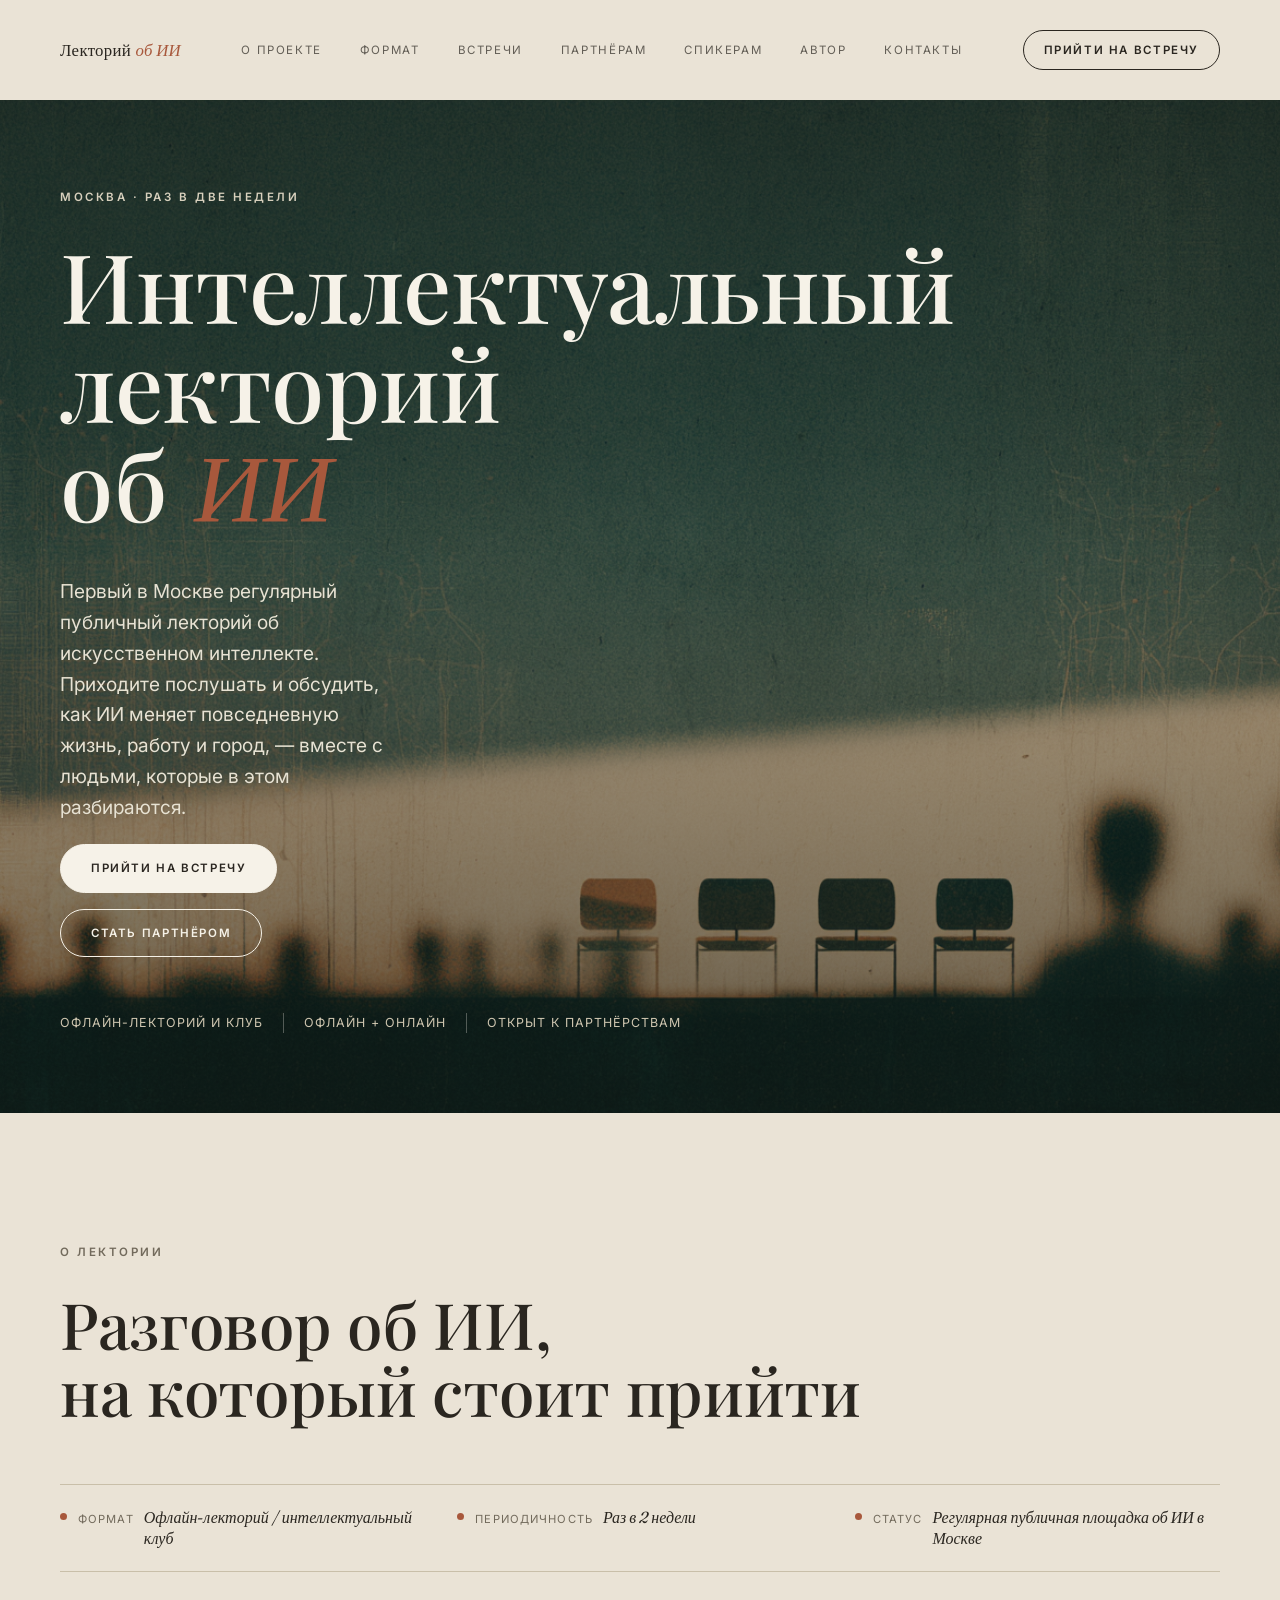
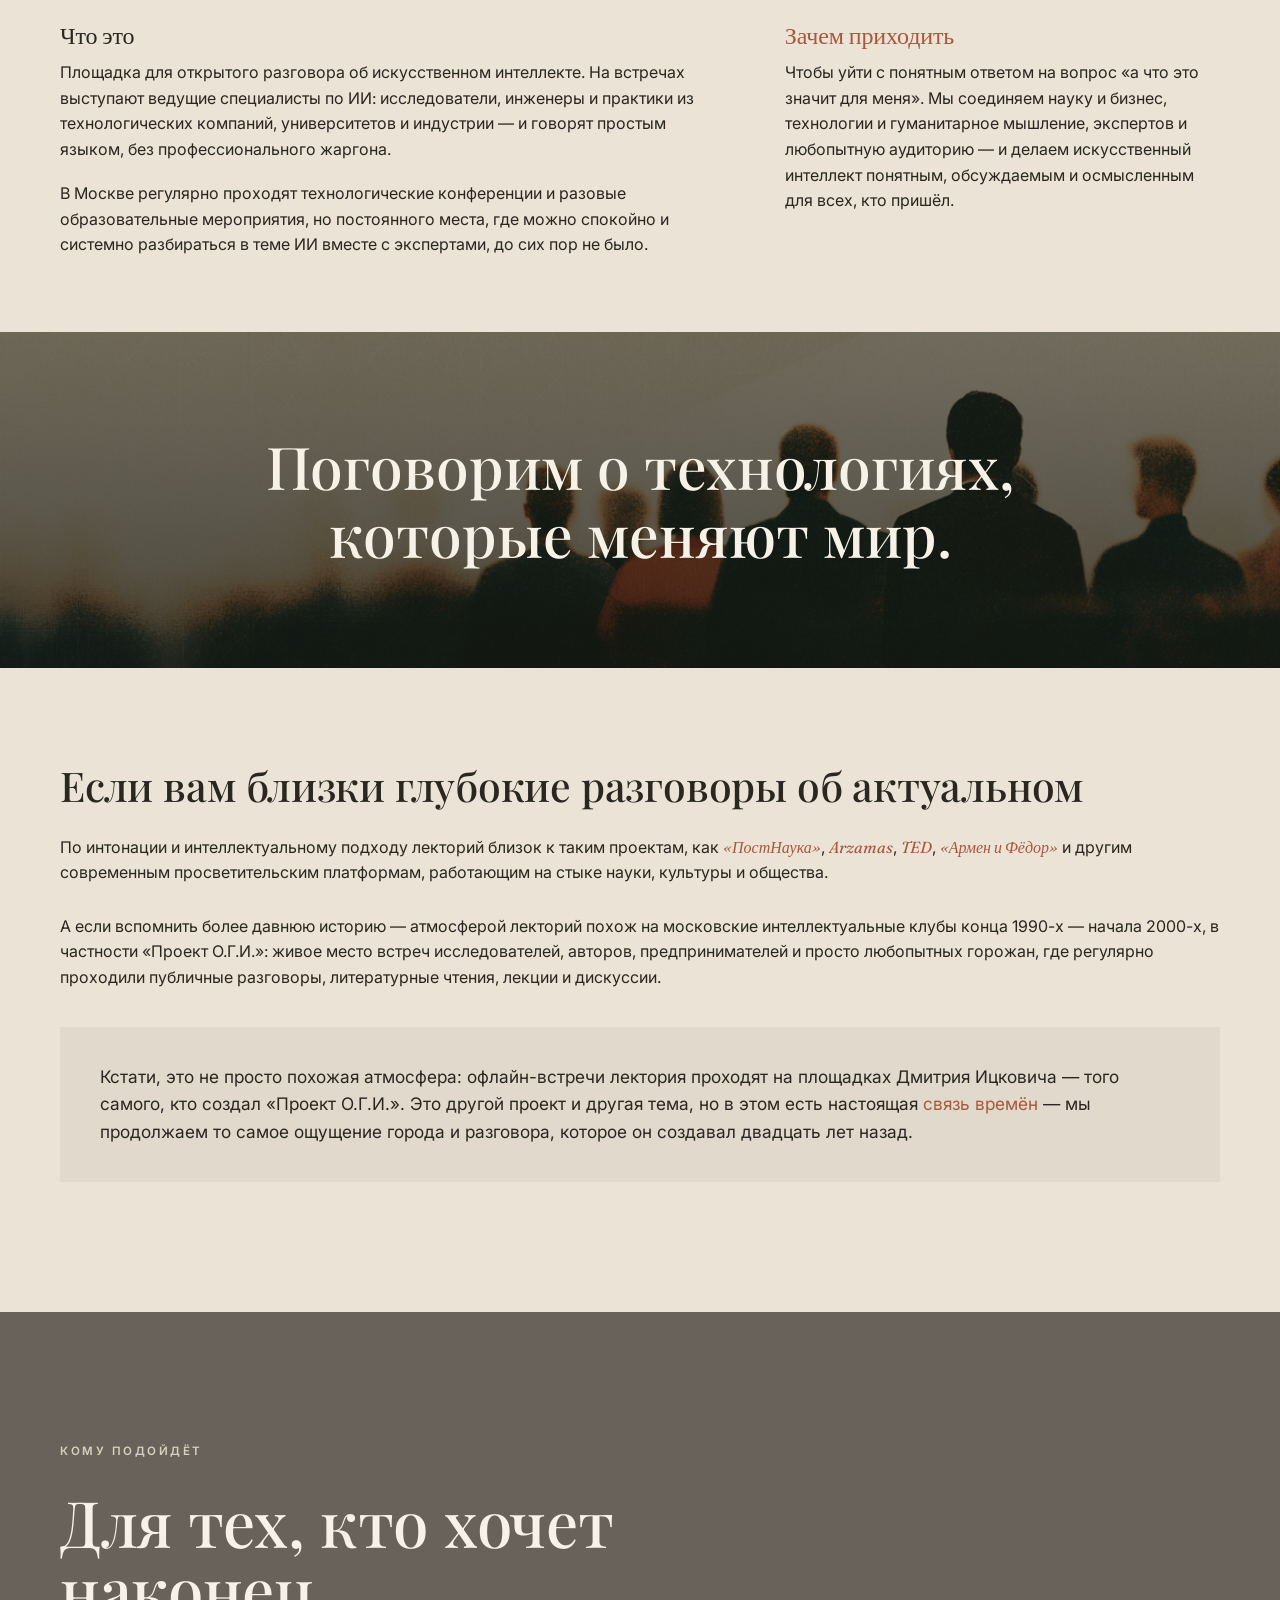
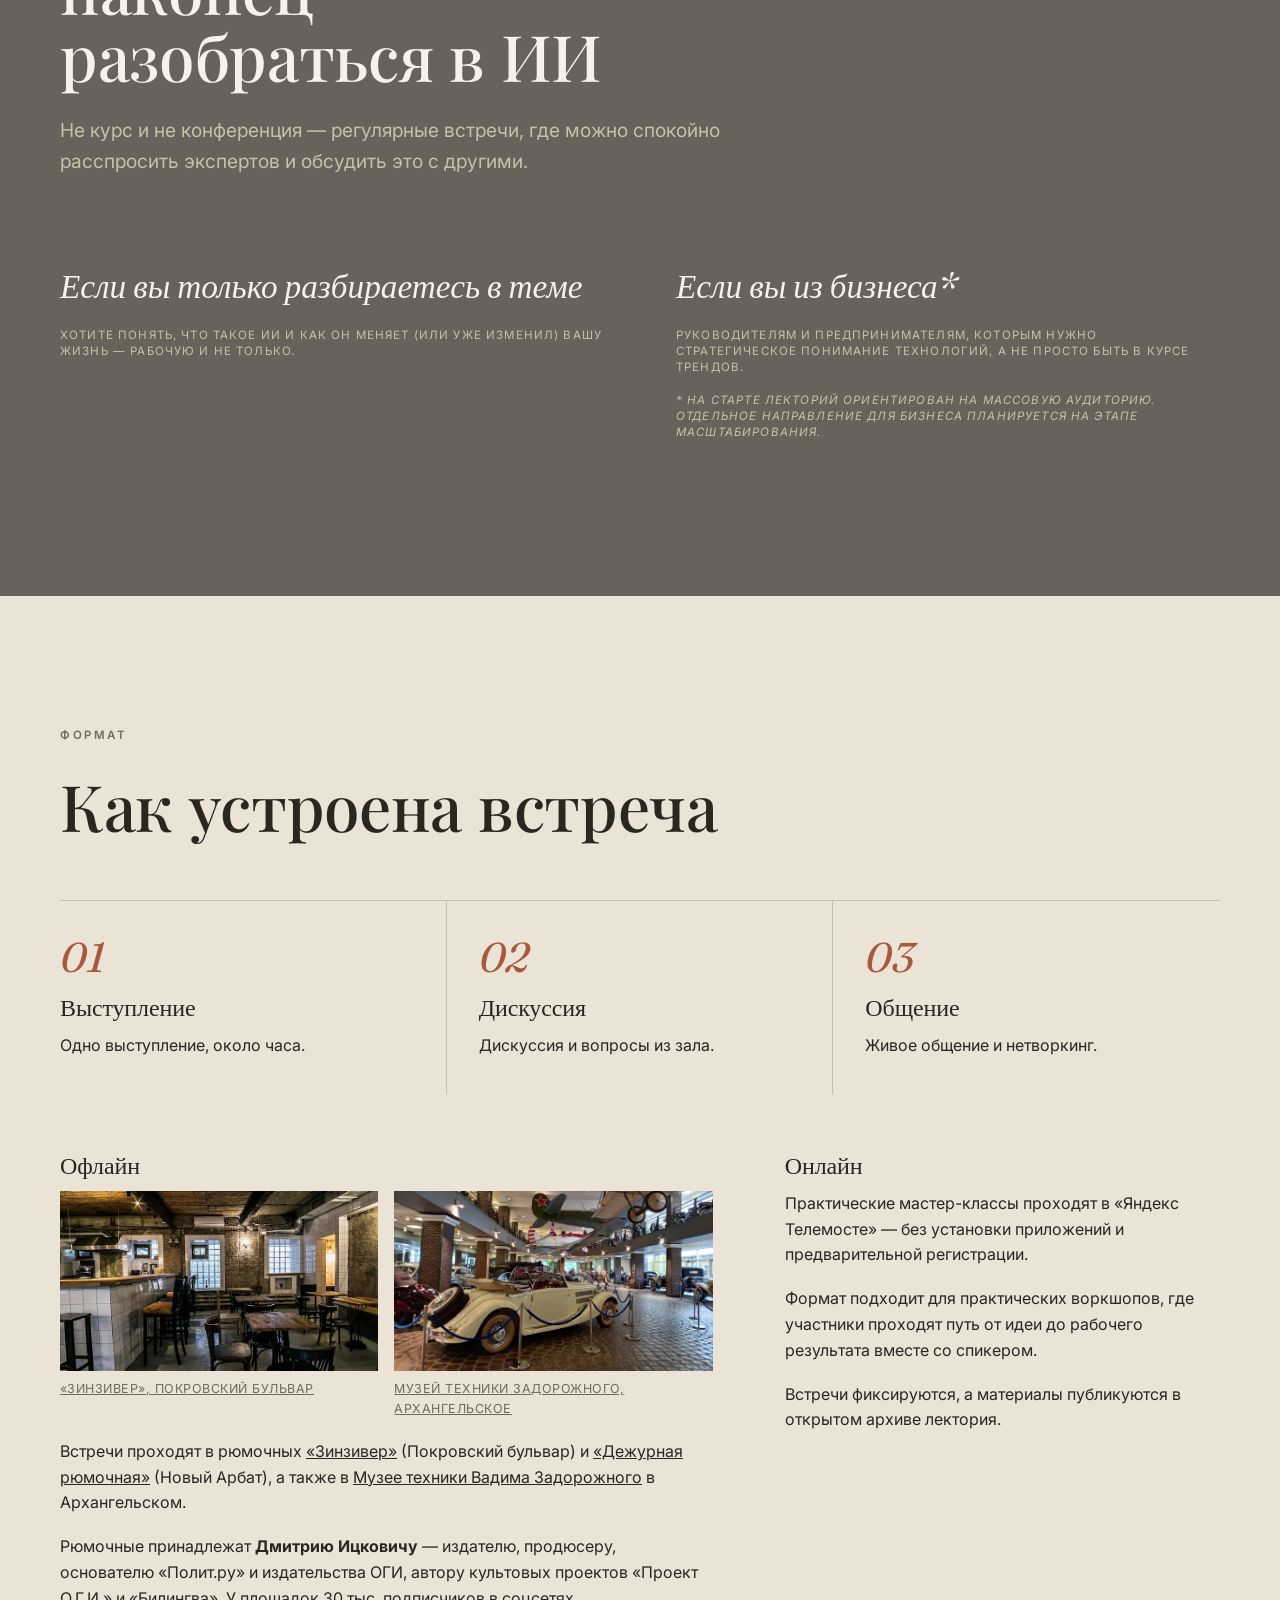
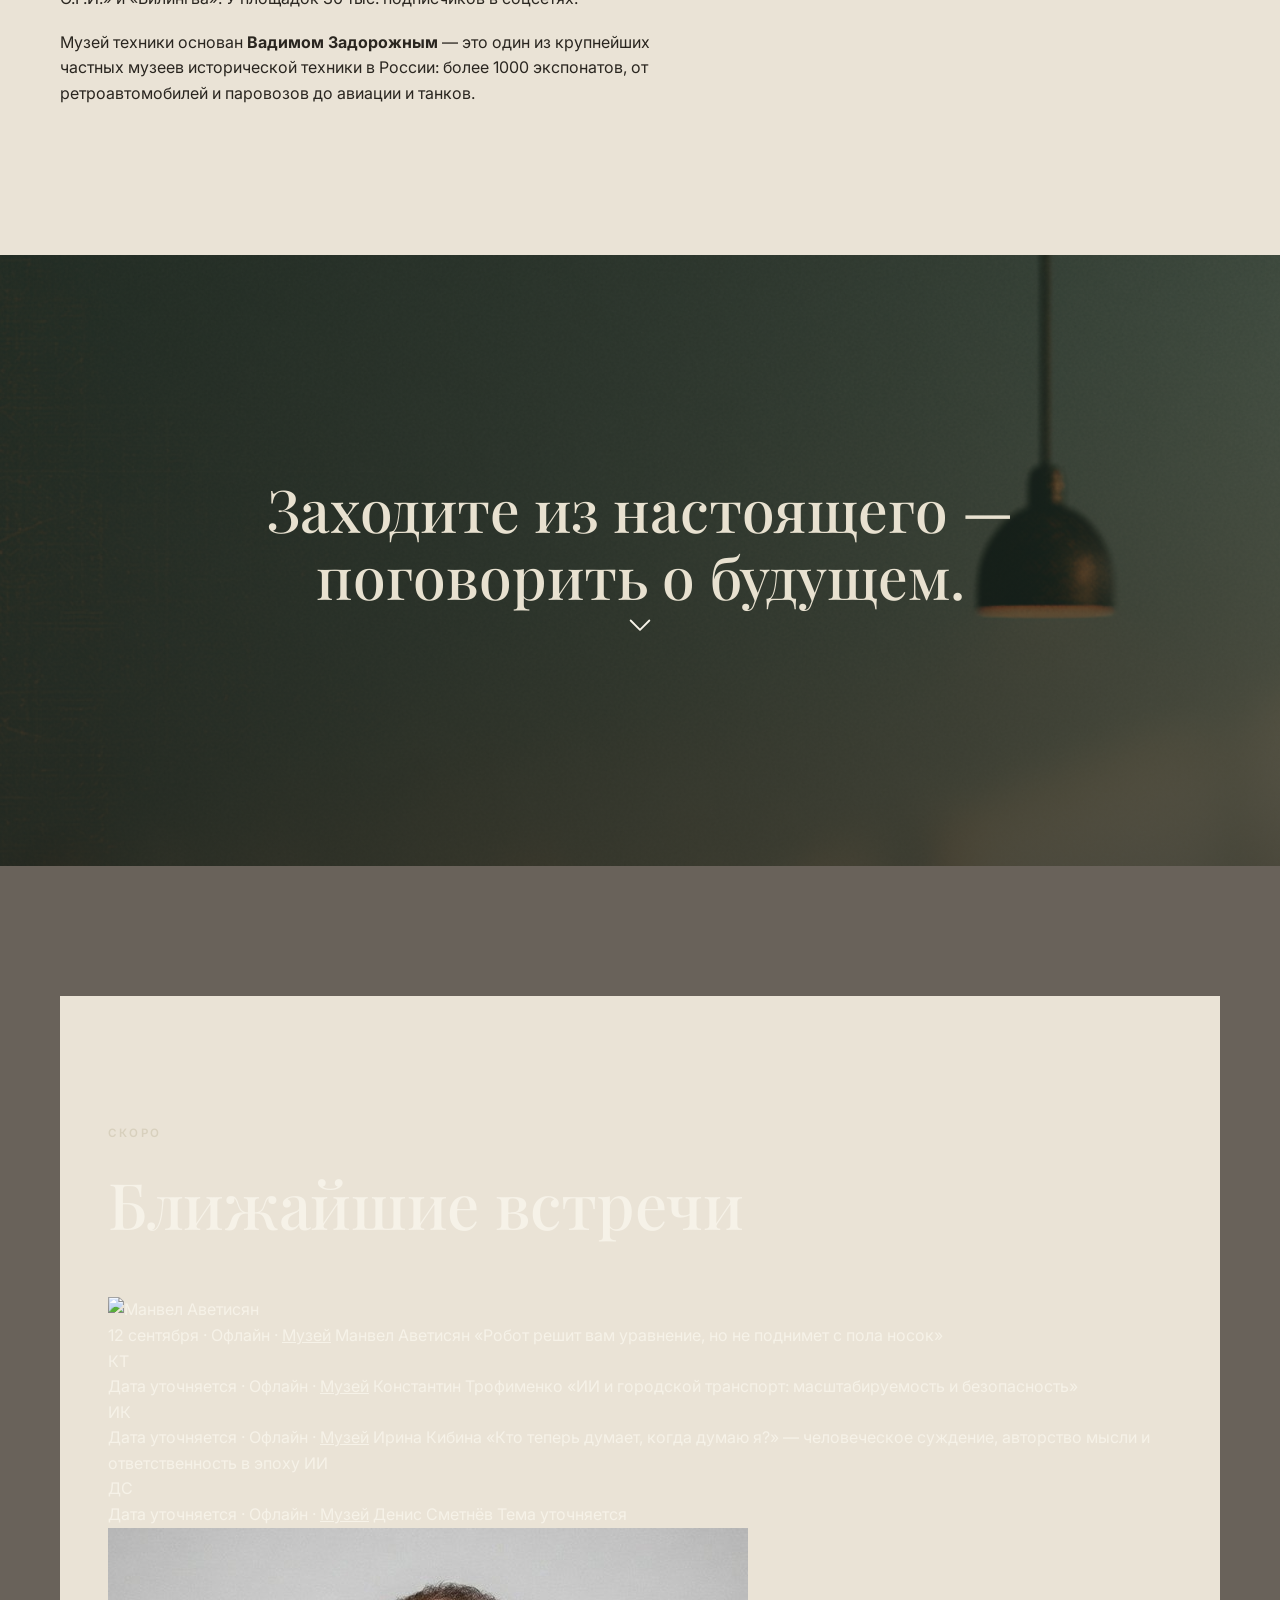
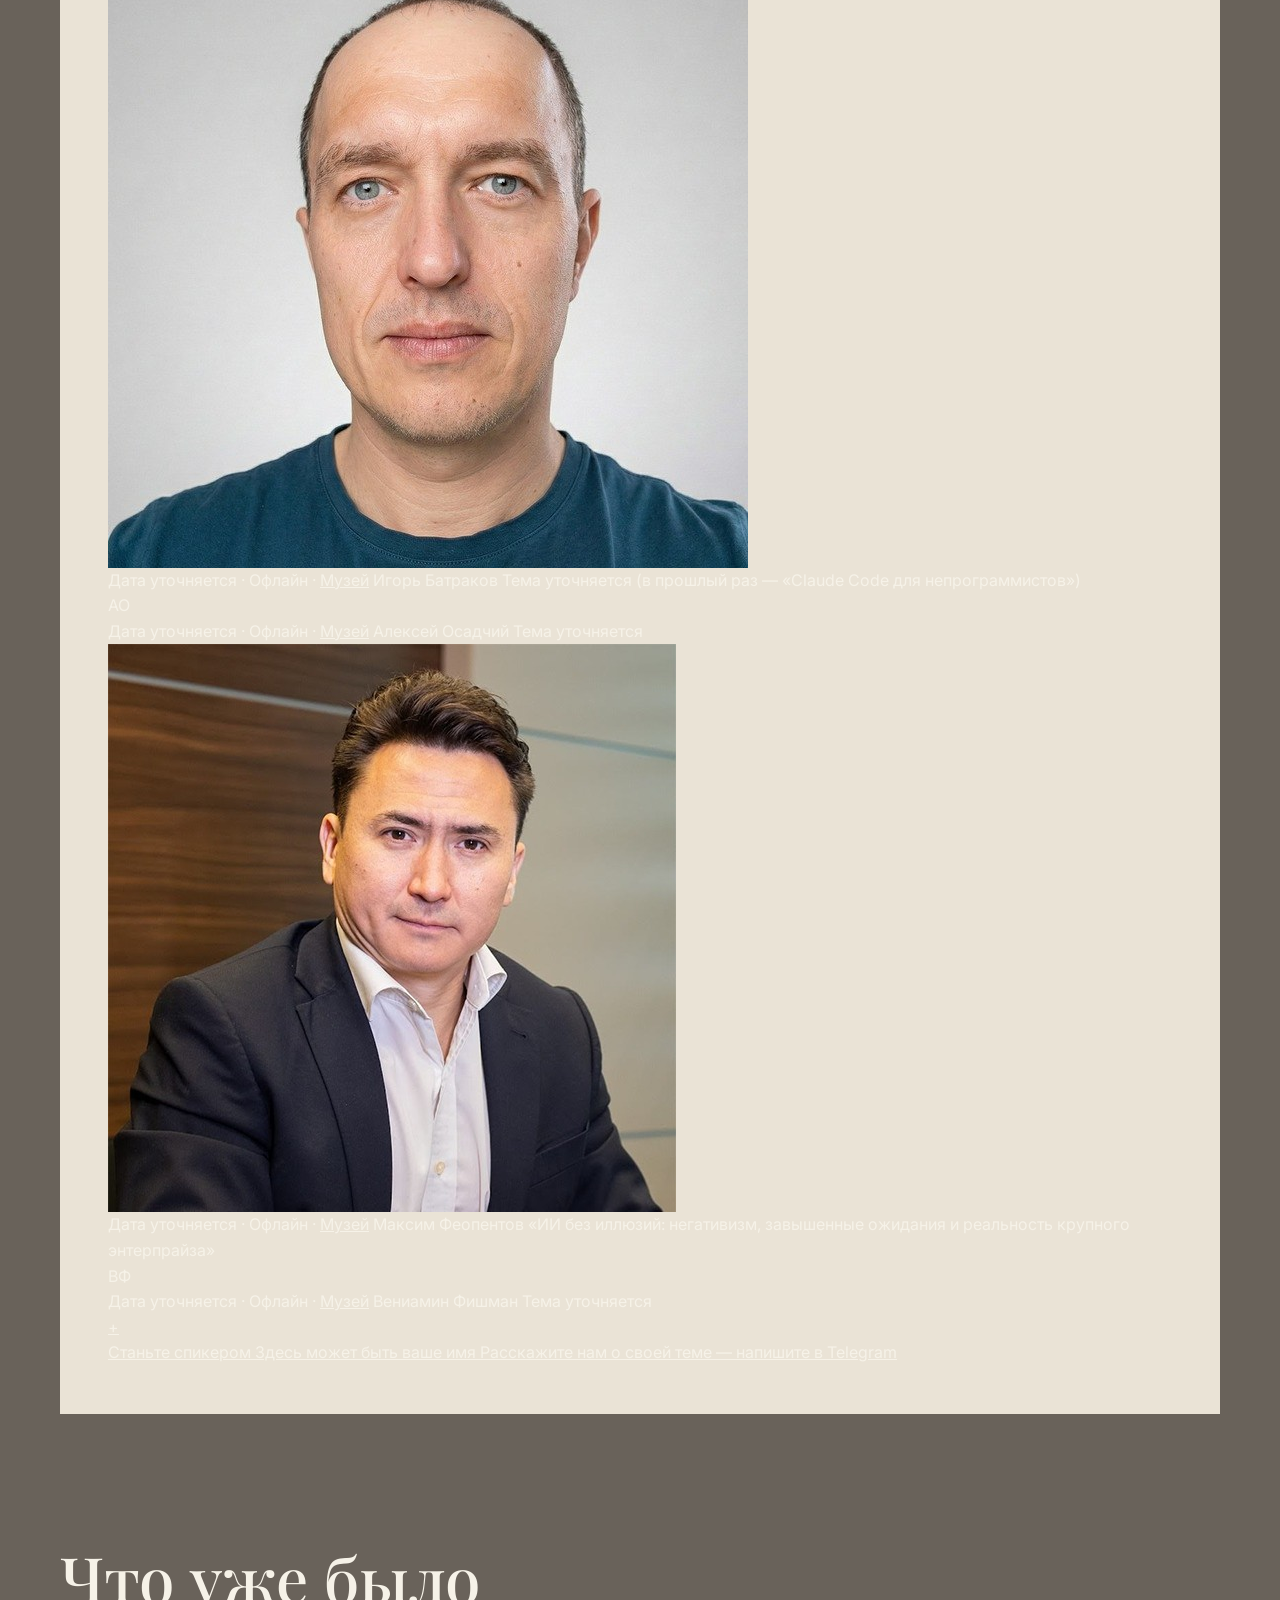
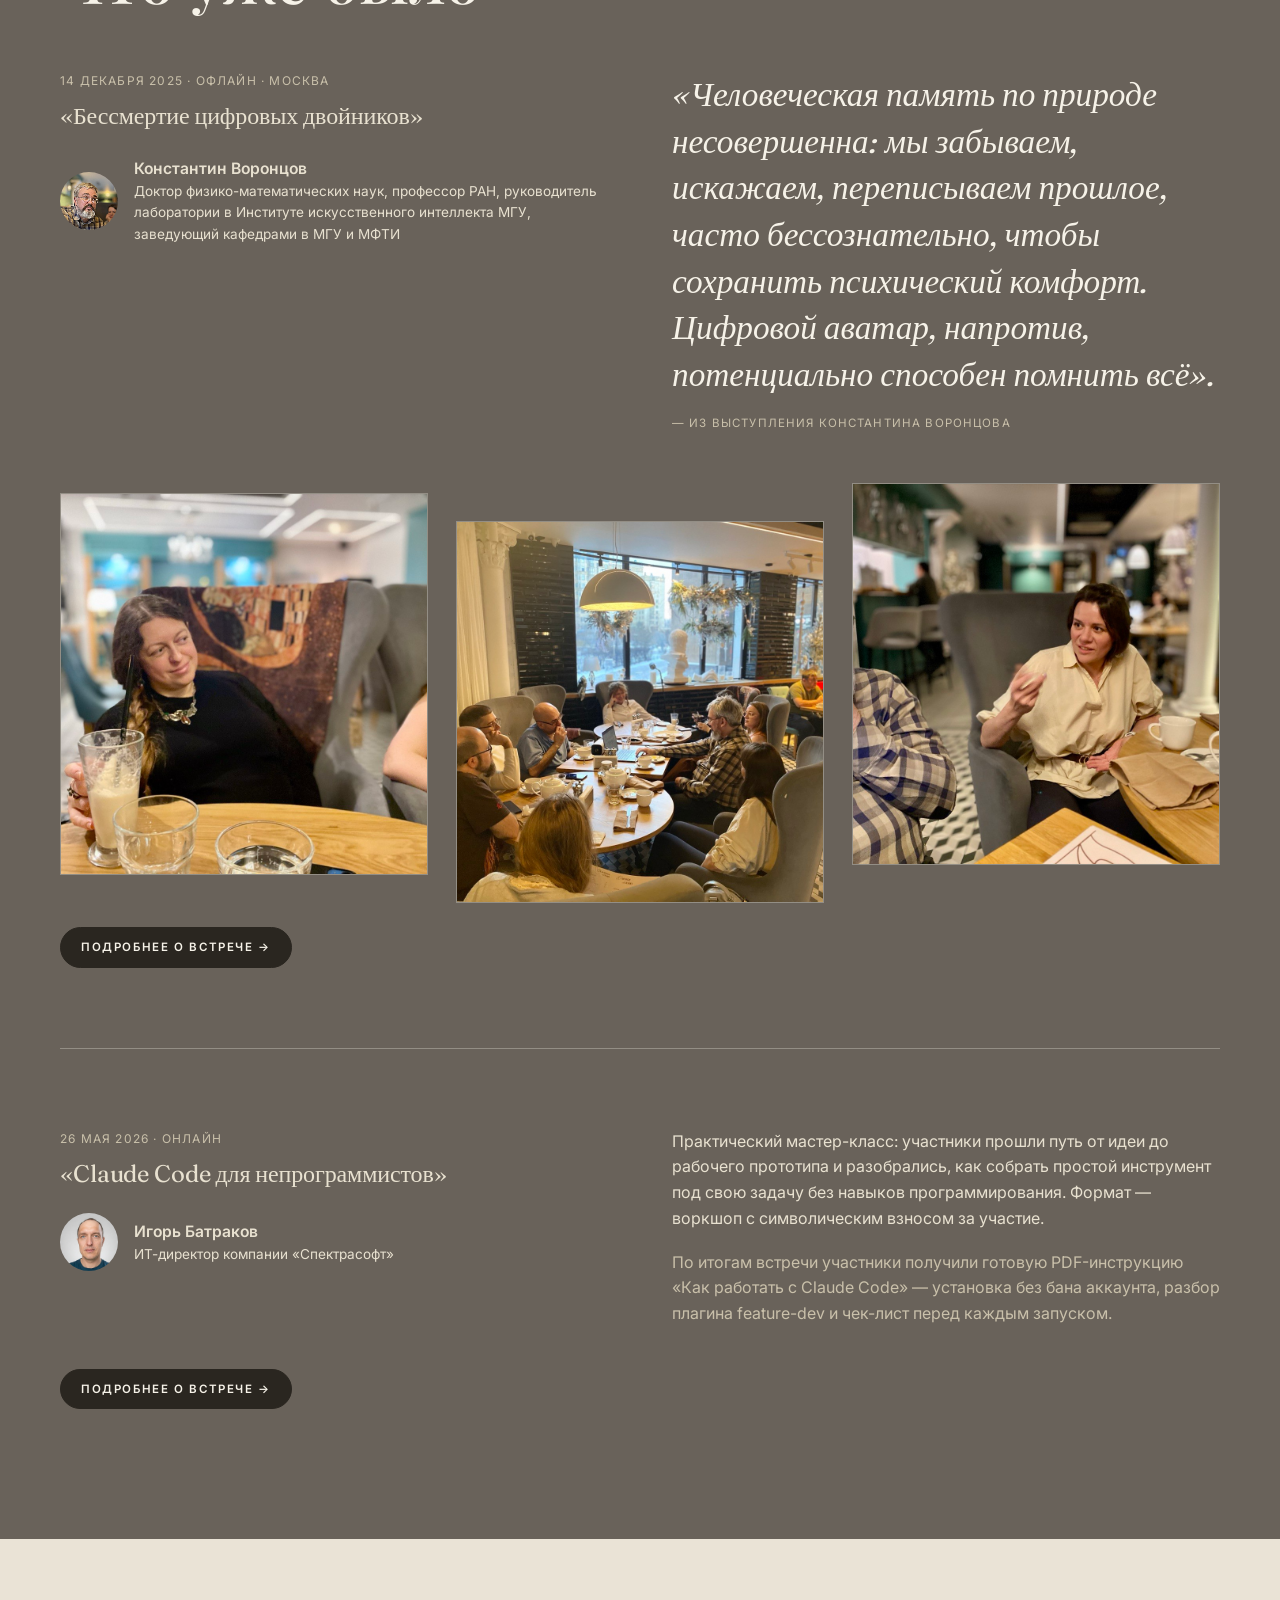
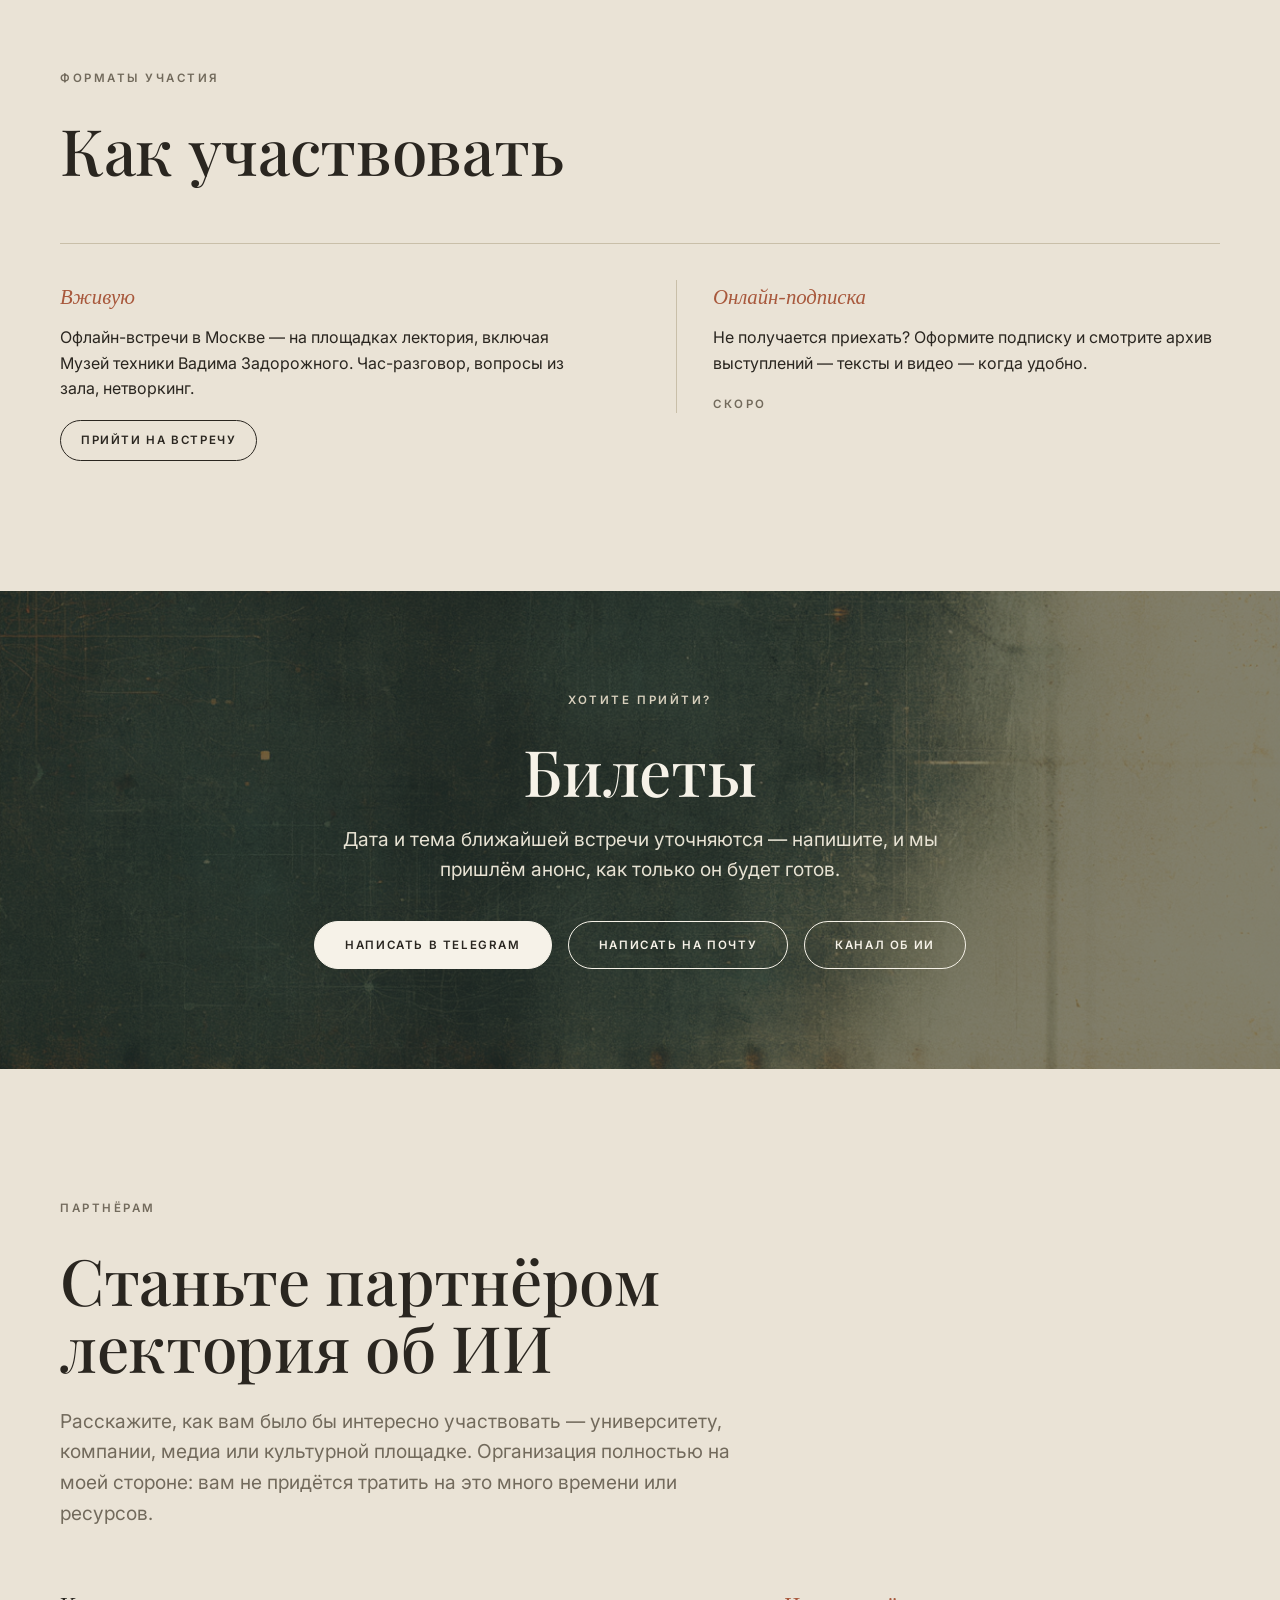
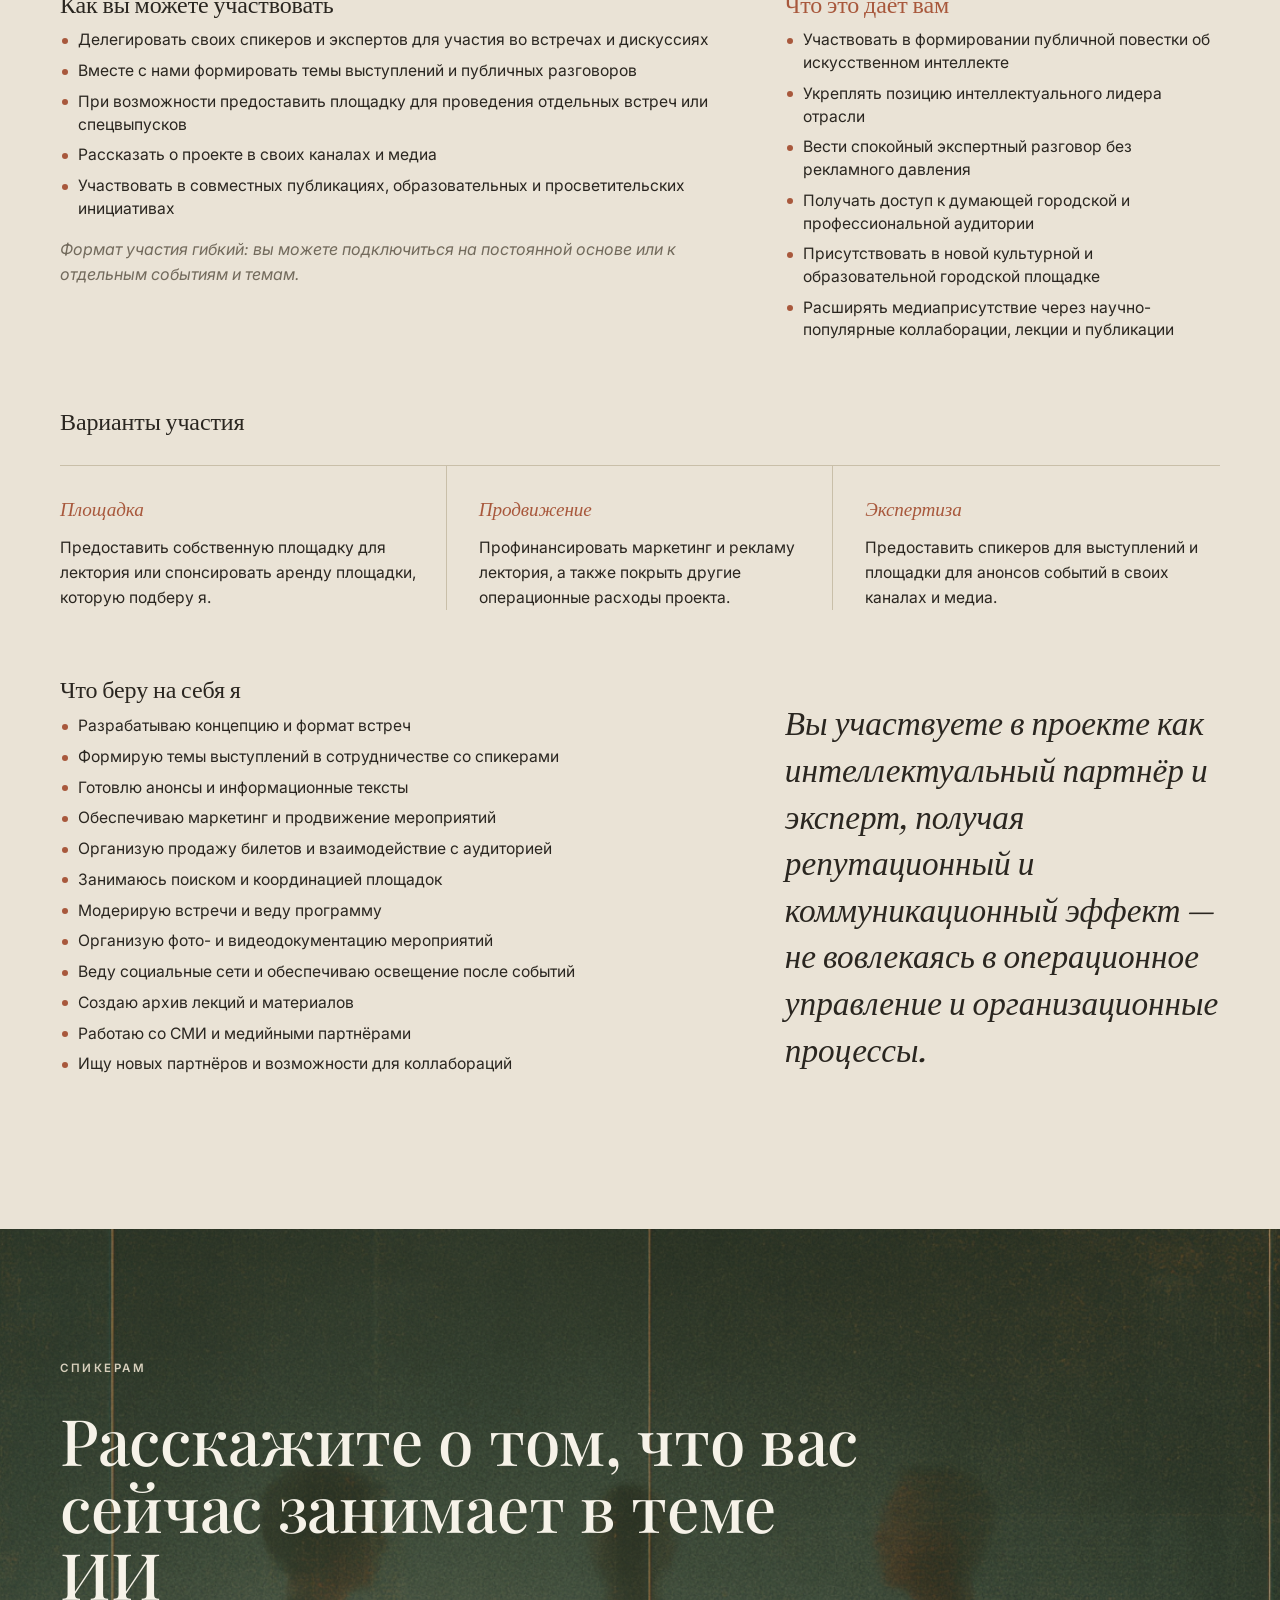
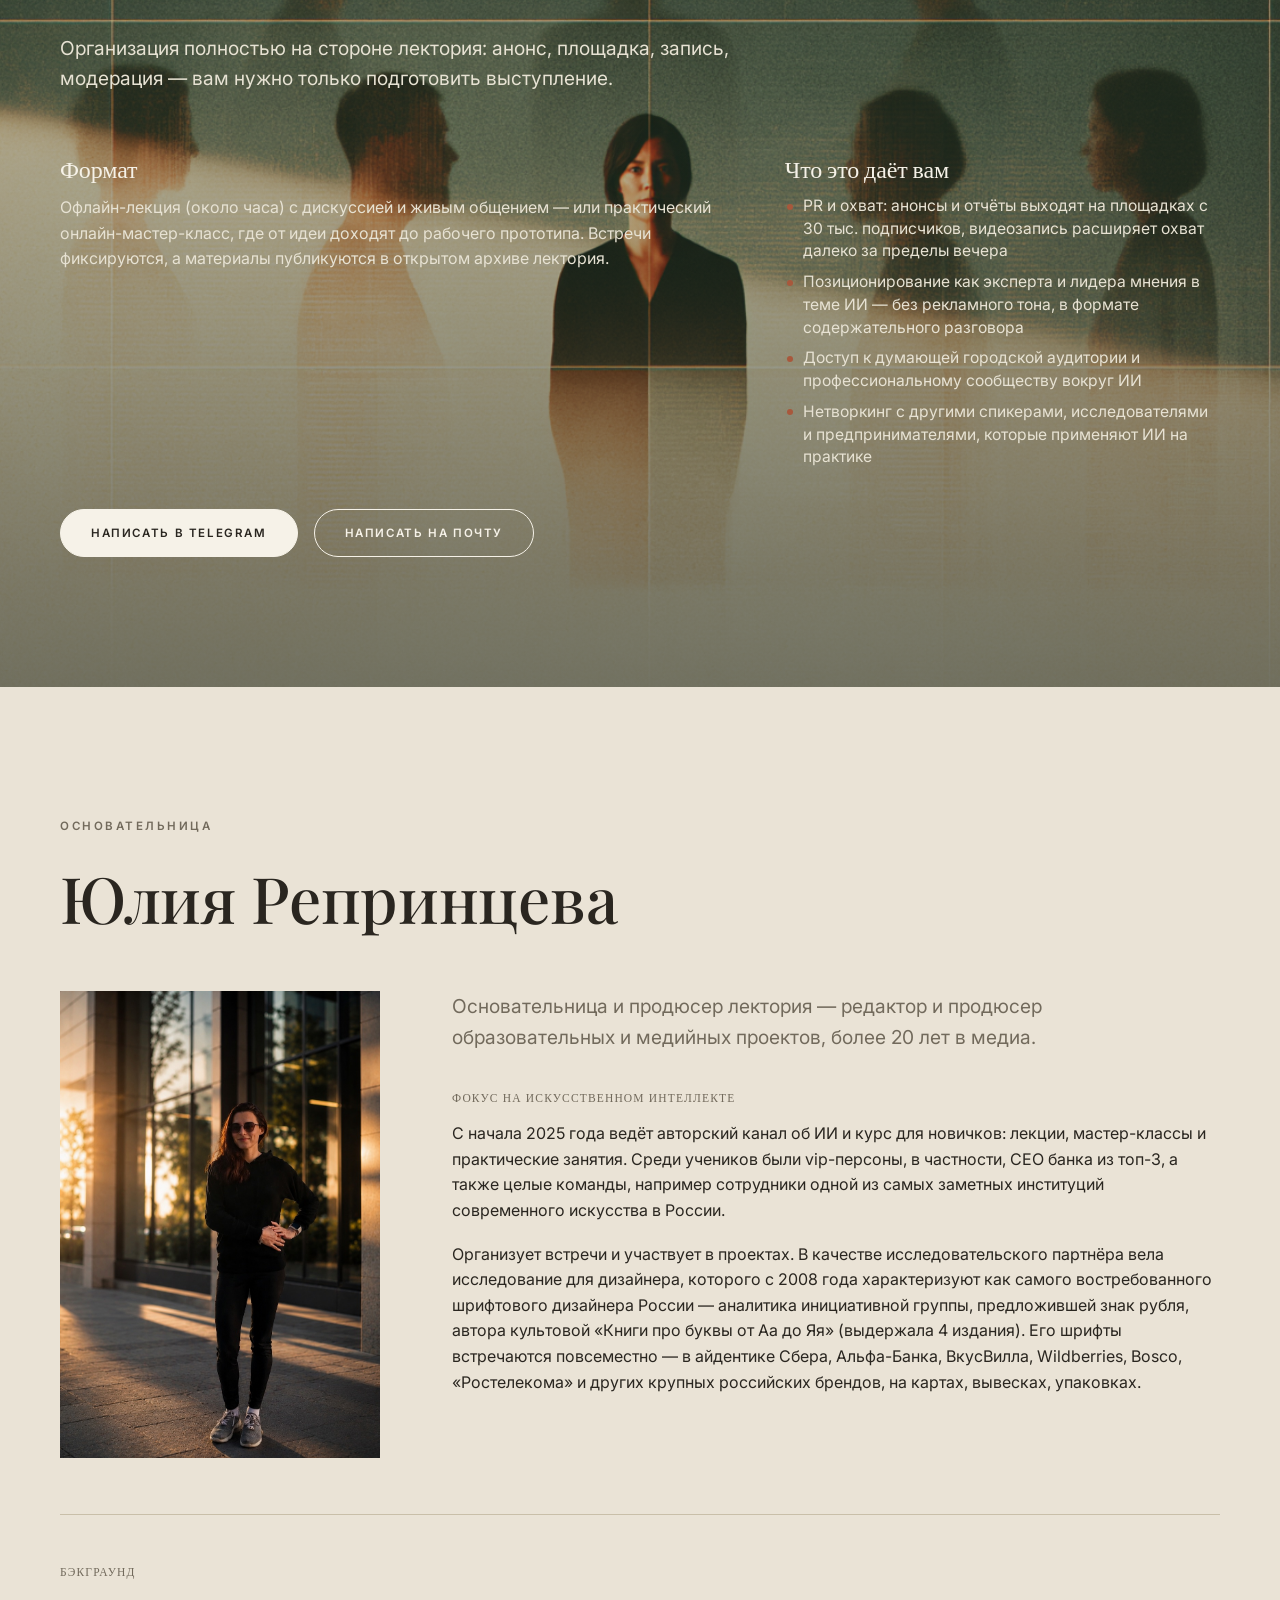
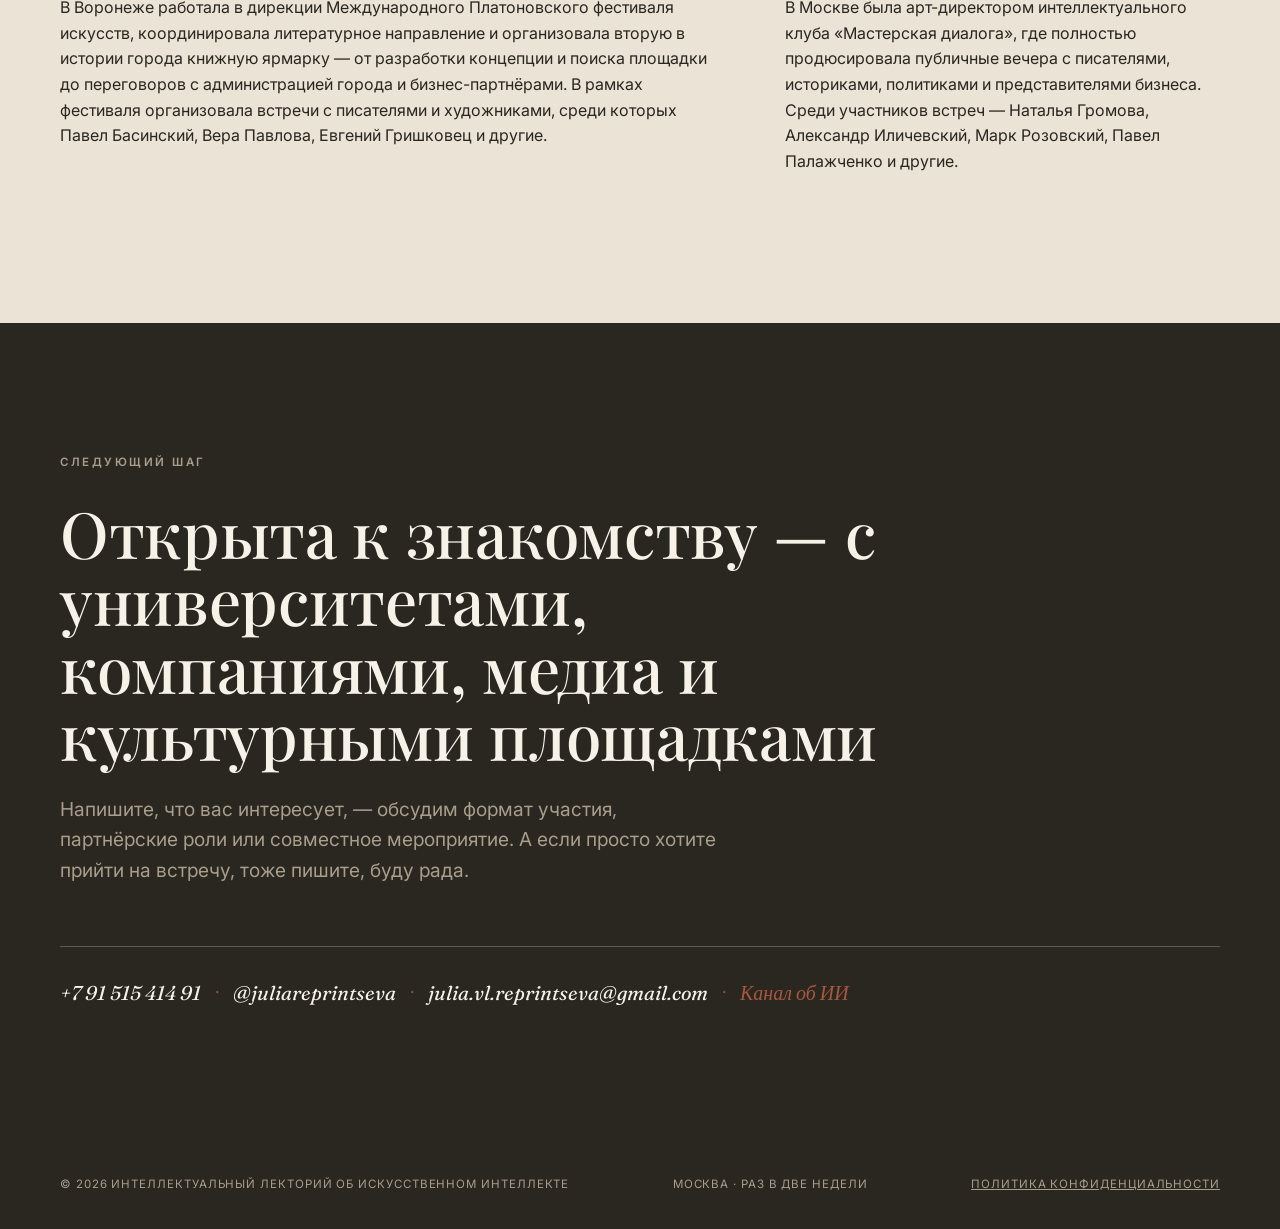
==== commit 33eda881: "Add files via upload" ====
--- a/index.html
+++ b/index.html
@@ -55,7 +55,7 @@
 <link rel="manifest" href="site.webmanifest">
 <meta name="theme-color" content="#1a1a1a">
 
-<link rel="stylesheet" href="assets/css/style.v3.css?v=2">
+<link rel="stylesheet" href="assets/css/style.v3.css?v=3">
 </head>
 <body>
 
@@ -215,16 +215,267 @@
   <!-- PAST / UPCOMING EVENTS -->
   <section id="events" class="section section-alt">
     <div class="container">
-      <div class="section-head">
-        <div class="kicker">Прошедшие встречи</div>
+
+      <div class="statement-photo statement-cover full-bleed" style="margin-top:-130px;">
+        <div class="statement-bg"><img src="assets/img/bg-lamp.png" alt="" style="object-position:80% center;"></div>
+        <div class="container">
+          <p class="statement-heading">Заходите из&nbsp;настоящего&nbsp;— поговорить о&nbsp;будущем.</p>
+        </div>
+        <a href="#upcoming" class="statement-scroll-cue" aria-label="Пролистать к ближайшим встречам">
+          <svg width="28" height="28" viewBox="0 0 24 24" fill="none" xmlns="http://www.w3.org/2000/svg">
+            <path d="M4 9L12 17L20 9" stroke="currentColor" stroke-width="1.6" stroke-linecap="round" stroke-linejoin="round"/>
+          </svg>
+        </a>
+      </div>
+
+      <div class="upcoming-group" id="upcoming">
+        <div class="section-head" style="margin-top:80px;">
+          <div class="kicker">Скоро</div>
+          <h2>Ближайшие встречи</h2>
+        </div>
+
+        <div class="cal-grid">
+
+          <div class="cal-card" role="button" tabindex="0" onclick="lecEvent.open('ev-avetisyan')" onkeydown="if(event.key==='Enter'){lecEvent.open('ev-avetisyan')}">
+            <img class="cal-avatar" src="assets/img/speaker-avetisyan-card.jpg" alt="Манвел Аветисян">
+            <div class="cal-info">
+              <span class="cal-format">12 сентября · Офлайн · <a href="https://new.tmuseum.ru/" target="_blank" rel="noopener" onclick="event.stopPropagation()">Музей</a></span>
+              <span class="cal-name">Манвел Аветисян</span>
+              <span class="cal-topic">«Робот решит вам уравнение, но не поднимет с пола носок»</span>
+            </div>
+          </div>
+
+          <div class="cal-card" role="button" tabindex="0" onclick="lecEvent.open('ev-trofimenko')" onkeydown="if(event.key==='Enter'){lecEvent.open('ev-trofimenko')}">
+            <span class="cal-avatar cal-photo-fallback">КТ</span>
+            <div class="cal-info">
+              <span class="cal-format">Дата уточняется · Офлайн · <a href="https://new.tmuseum.ru/" target="_blank" rel="noopener" onclick="event.stopPropagation()">Музей</a></span>
+              <span class="cal-name">Константин Трофименко</span>
+              <span class="cal-topic">«ИИ и городской транспорт: масштабируемость и безопасность»</span>
+            </div>
+          </div>
+
+          <div class="cal-card" role="button" tabindex="0" onclick="lecEvent.open('ev-kibina')" onkeydown="if(event.key==='Enter'){lecEvent.open('ev-kibina')}">
+            <span class="cal-avatar cal-photo-fallback">ИК</span>
+            <div class="cal-info">
+              <span class="cal-format">Дата уточняется · Офлайн · <a href="https://new.tmuseum.ru/" target="_blank" rel="noopener" onclick="event.stopPropagation()">Музей</a></span>
+              <span class="cal-name">Ирина Кибина</span>
+              <span class="cal-topic">«Кто теперь думает, когда думаю я?» — человеческое суждение, авторство мысли и ответственность в эпоху ИИ</span>
+            </div>
+          </div>
+
+          <div class="cal-card" role="button" tabindex="0" onclick="lecEvent.open('ev-smetnev')" onkeydown="if(event.key==='Enter'){lecEvent.open('ev-smetnev')}">
+            <span class="cal-avatar cal-photo-fallback">ДС</span>
+            <div class="cal-info">
+              <span class="cal-format">Дата уточняется · Офлайн · <a href="https://new.tmuseum.ru/" target="_blank" rel="noopener" onclick="event.stopPropagation()">Музей</a></span>
+              <span class="cal-name">Денис Сметнёв</span>
+              <span class="cal-topic">Тема уточняется</span>
+            </div>
+          </div>
+
+          <div class="cal-card" role="button" tabindex="0" onclick="lecEvent.open('ev-batrakov')" onkeydown="if(event.key==='Enter'){lecEvent.open('ev-batrakov')}">
+            <img class="cal-avatar" src="assets/img/speaker-batrakov.jpg" alt="Игорь Батраков">
+            <div class="cal-info">
+              <span class="cal-format">Дата уточняется · Офлайн · <a href="https://new.tmuseum.ru/" target="_blank" rel="noopener" onclick="event.stopPropagation()">Музей</a></span>
+              <span class="cal-name">Игорь Батраков</span>
+              <span class="cal-topic">Тема уточняется (в прошлый раз — «Claude Code для непрограммистов»)</span>
+            </div>
+          </div>
+
+          <div class="cal-card" role="button" tabindex="0" onclick="lecEvent.open('ev-osadchiy')" onkeydown="if(event.key==='Enter'){lecEvent.open('ev-osadchiy')}">
+            <span class="cal-avatar cal-photo-fallback">АО</span>
+            <div class="cal-info">
+              <span class="cal-format">Дата уточняется · Офлайн · <a href="https://new.tmuseum.ru/" target="_blank" rel="noopener" onclick="event.stopPropagation()">Музей</a></span>
+              <span class="cal-name">Алексей Осадчий</span>
+              <span class="cal-topic">Тема уточняется</span>
+            </div>
+          </div>
+
+          <div class="cal-card" role="button" tabindex="0" onclick="lecEvent.open('ev-feopentov')" onkeydown="if(event.key==='Enter'){lecEvent.open('ev-feopentov')}">
+            <img class="cal-avatar" src="assets/img/speaker-feopentov.jpg" alt="Максим Феопентов">
+            <div class="cal-info">
+              <span class="cal-format">Дата уточняется · Офлайн · <a href="https://new.tmuseum.ru/" target="_blank" rel="noopener" onclick="event.stopPropagation()">Музей</a></span>
+              <span class="cal-name">Максим Феопентов</span>
+              <span class="cal-topic">«ИИ без иллюзий: негативизм, завышенные ожидания и реальность крупного энтерпрайза»</span>
+            </div>
+          </div>
+
+          <div class="cal-card" role="button" tabindex="0" onclick="lecEvent.open('ev-fishman')" onkeydown="if(event.key==='Enter'){lecEvent.open('ev-fishman')}">
+            <span class="cal-avatar cal-photo-fallback">ВФ</span>
+            <div class="cal-info">
+              <span class="cal-format">Дата уточняется · Офлайн · <a href="https://new.tmuseum.ru/" target="_blank" rel="noopener" onclick="event.stopPropagation()">Музей</a></span>
+              <span class="cal-name">Вениамин Фишман</span>
+              <span class="cal-topic">Тема уточняется</span>
+            </div>
+          </div>
+
+          <a href="https://t.me/juliareprintseva" target="_blank" rel="noopener" class="cal-card cal-card-cta">
+            <span class="cal-avatar cal-photo-fallback cal-cta-icon">+</span>
+            <div class="cal-info">
+              <span class="cal-format">Станьте спикером</span>
+              <span class="cal-name">Здесь может быть ваше имя</span>
+              <span class="cal-topic">Расскажите нам о своей теме — напишите в Telegram</span>
+            </div>
+          </a>
+
+        </div>
+      </div>
+
+      <dialog id="ev-avetisyan" class="event-modal">
+        <div class="event-modal-head"><button type="button" class="event-modal-close" onclick="lecEvent.close(this)" aria-label="Закрыть">✕</button></div>
+        <div class="event-modal-body">
+          <div class="event-speaker">
+            <img class="avatar" src="assets/img/speaker-avetisyan-card.jpg" alt="Манвел Аветисян">
+            <div>
+              <div class="name">Манвел Аветисян</div>
+              <div class="role">Директор по развитию прикладных проектов Института искусственного интеллекта AIRI, ранее — инженер-программист Google</div>
+            </div>
+          </div>
+          <h2 class="modal-topic">«Робот решит вам уравнение, но не поднимет с пола носок»</h2>
+          <p class="muted-line event-date-line" style="margin:0 0 20px;">12 сентября · Офлайн, Музей техники Вадима Задорожного</p>
+          <p>Ещё в начале двухтысячных японский робот ASIMO ходил по сцене, брал предметы и здоровался с залом. Прошло двадцать лет — и вот парадокс: тело у роботов, по сути, давно готово, а управлять им мы так и не научились. Железо есть — а мозгов не хватает.</p>
+          <img src="assets/img/speaker-avetisyan-hero.jpg" alt="Манвел Аветисян на выступлении" style="width:100%;max-width:320px;float:left;margin:0 24px 16px 0;border-radius:4px;">
+          <p>Причём удивительным образом. Искусственный интеллект давно щёлкает задачи, за которые людям выдают учёные степени, — но до сих пор не может уверенно поднять с пола носок. У этого есть имя: парадокс Моравека. Высокое мышление — логика, анализ, вычисления — даётся машине сравнительно легко, а простейшие движения — увидеть, дотянуться, удержать — почти нет.</p>
+          <p>Все ждут момента технологической сингулярности — когда ИИ начнёт совершенствовать сам себя и вырвется вперёд. Манвел Аветисян считает, что первыми до этой точки дойдут не чат-боты, а роботы — и гораздо раньше, чем принято думать. Причина в природе задачи: в физическом мире успех и провал очевидны — робот либо удержал предмет, либо уронил. А раз результат легко измерить, машины можно обучать распределённо и давать им обмениваться опытом друг с другом.</p>
+          <p>Что же им мешает? Не тело и не мозг, а данные. Для текстов и картинок в интернете — океан примеров, а для движений в реальном мире почти ничего.</p>
+          <p>Об этом — на лекции <span class="name-accent">Манвела Аветисяна</span>. Он работал в Google, Sber AI Lab и Институте искусственного интеллекта AIRI, разрабатывал ИИ, который распознаёт инсульт и ковид. Разберёмся, что вообще сейчас происходит в робототехнике, поговорим про VLA — модели нового поколения, которые одновременно видят, понимают команду человека и превращают её в движение — и выясним, почему революцию роботов тормозит не восстание машин, а обычный носок на полу.</p>
+          <a href="#tickets-cta" class="btn btn-primary btn-sm" style="margin-top:12px;" onclick="lecEvent.close(this)">Зарегистрироваться</a>
+        </div>
+      </dialog>
+
+      <dialog id="ev-kibina" class="event-modal">
+        <div class="event-modal-head"><button type="button" class="event-modal-close" onclick="lecEvent.close(this)" aria-label="Закрыть">✕</button></div>
+        <div class="event-modal-body">
+          <div class="event-speaker">
+            <span class="avatar-fallback">ИК</span>
+            <div>
+              <div class="name">Ирина Кибина</div>
+              <div class="role">Преподаватель, бизнес-тренер, ментор (с 2010). Ранее — зам. гендиректора RUSATOM Overseas, вице-президент ТНК-BP и EVRAZ Group, топ-менеджер SUN Interbrew, директор управления Сбербанка</div>
+            </div>
+          </div>
+          <h2 class="modal-topic">«Кто теперь думает, когда думаю я?» — человеческое суждение, авторство мысли и ответственность в эпоху ИИ</h2>
+          <p class="muted-line event-date-line" style="margin:0 0 20px;">Дата уточняется · Офлайн, Музей техники Вадима Задорожного</p>
+          <p>Полный анонс встречи скоро появится здесь. Если тема суждения и ответственности в эпоху ИИ вам интересна — напишите, сообщим о точной дате первыми.</p>
+          <a href="#tickets-cta" class="btn btn-primary btn-sm" style="margin-top:12px;" onclick="lecEvent.close(this)">Зарегистрироваться</a>
+        </div>
+      </dialog>
+
+      <dialog id="ev-feopentov" class="event-modal">
+        <div class="event-modal-head"><button type="button" class="event-modal-close" onclick="lecEvent.close(this)" aria-label="Закрыть">✕</button></div>
+        <div class="event-modal-body">
+          <div class="event-speaker">
+            <img class="avatar" src="assets/img/speaker-feopentov.jpg" alt="Максим Феопентов">
+            <div>
+              <div class="name">Максим Феопентов</div>
+              <div class="role">Директор по развитию цифровых технологий металлургической компании «ЕВРАЗ»</div>
+            </div>
+          </div>
+          <h2 class="modal-topic">«ИИ без иллюзий: негативизм, завышенные ожидания и реальность крупного энтерпрайза»</h2>
+          <p class="muted-line event-date-line" style="margin:0 0 20px;">Дата уточняется · Офлайн, Музей техники Вадима Задорожного</p>
+          <p>Взгляд изнутри большой индустриальной компании на применение ИИ: что происходит в «кровавом энтерпрайзе», где нет хайпа, а есть процессы, бюджеты, безопасность и ответственность.</p>
+          <p class="muted-line">Полный анонс встречи скоро появится здесь.</p>
+          <a href="#tickets-cta" class="btn btn-primary btn-sm" style="margin-top:12px;" onclick="lecEvent.close(this)">Зарегистрироваться</a>
+        </div>
+      </dialog>
+
+      <dialog id="ev-trofimenko" class="event-modal">
+        <div class="event-modal-head"><button type="button" class="event-modal-close" onclick="lecEvent.close(this)" aria-label="Закрыть">✕</button></div>
+        <div class="event-modal-body">
+          <div class="event-speaker">
+            <span class="avatar-fallback">КТ</span>
+            <div>
+              <div class="name">Константин Трофименко</div>
+              <div class="role">Директор Центра исследований «Умного города» НИУ ВШЭ</div>
+            </div>
+          </div>
+          <h2 class="modal-topic">«ИИ и городской транспорт: масштабируемость и безопасность»</h2>
+          <p class="muted-line event-date-line" style="margin:0 0 20px;">Дата уточняется · Офлайн, Музей техники Вадима Задорожного</p>
+          <p>Полный анонс встречи скоро появится здесь. Если тема города и ИИ вам интересна — напишите, сообщим о дате первыми.</p>
+          <a href="#tickets-cta" class="btn btn-primary btn-sm" style="margin-top:12px;" onclick="lecEvent.close(this)">Зарегистрироваться</a>
+        </div>
+      </dialog>
+
+      <dialog id="ev-batrakov" class="event-modal">
+        <div class="event-modal-head"><button type="button" class="event-modal-close" onclick="lecEvent.close(this)" aria-label="Закрыть">✕</button></div>
+        <div class="event-modal-body">
+          <div class="event-speaker">
+            <img class="avatar" src="assets/img/speaker-batrakov.jpg" alt="Игорь Батраков">
+            <div>
+              <div class="name">Игорь Батраков</div>
+              <div class="role">Директор по информационным технологиям «Спектрасофт», предприниматель и специалист по ИИ</div>
+            </div>
+          </div>
+          <p class="muted-line event-date-line" style="margin:0 0 20px;">Дата и тема уточняются · Офлайн, Музей техники Вадима Задорожного</p>
+          <p>Новая встреча с Игорем — уже офлайн, в музее (в мае он же провёл наш онлайн-воркшоп <a href="events/batrakov-arhiv/" target="_blank" rel="noopener">«Claude Code для непрограммистов»</a>). Формат готовится.</p>
+          <a href="#tickets-cta" class="btn btn-primary btn-sm" style="margin-top:12px;" onclick="lecEvent.close(this)">Зарегистрироваться</a>
+        </div>
+      </dialog>
+
+      <dialog id="ev-smetnev" class="event-modal">
+        <div class="event-modal-head"><button type="button" class="event-modal-close" onclick="lecEvent.close(this)" aria-label="Закрыть">✕</button></div>
+        <div class="event-modal-body">
+          <div class="event-speaker">
+            <span class="avatar-fallback">ДС</span>
+            <div>
+              <div class="name">Денис Сметнёв</div>
+              <div class="role">Сооснователь Skyeng и маркетингового агентства uForce, предприниматель и практик в области AI-маркетинга</div>
+            </div>
+          </div>
+          <p class="muted-line event-date-line" style="margin:0 0 20px;">Дата уточняется · Офлайн, Музей техники Вадима Задорожного</p>
+          <p>Полный анонс встречи скоро появится здесь. Если тема ИИ в маркетинге вам интересна — напишите, сообщим о дате первыми.</p>
+          <a href="#tickets-cta" class="btn btn-primary btn-sm" style="margin-top:12px;" onclick="lecEvent.close(this)">Зарегистрироваться</a>
+        </div>
+      </dialog>
+
+      <dialog id="ev-osadchiy" class="event-modal">
+        <div class="event-modal-head"><button type="button" class="event-modal-close" onclick="lecEvent.close(this)" aria-label="Закрыть">✕</button></div>
+        <div class="event-modal-body">
+          <div class="event-speaker">
+            <span class="avatar-fallback">АО</span>
+            <div>
+              <div class="name">Алексей Осадчий</div>
+              <div class="role">Директор Центра биоэлектрических интерфейсов Института когнитивных нейронаук НИУ ВШЭ, д.ф.-м.н.</div>
+            </div>
+          </div>
+          <p class="muted-line event-date-line" style="margin:0 0 20px;">Дата уточняется · Офлайн, Музей техники Вадима Задорожного</p>
+          <p>Полный анонс встречи скоро появится здесь. Если тема нейротехнологий и ИИ вам интересна — напишите, сообщим о дате первыми.</p>
+          <a href="#tickets-cta" class="btn btn-primary btn-sm" style="margin-top:12px;" onclick="lecEvent.close(this)">Зарегистрироваться</a>
+        </div>
+      </dialog>
+
+      <dialog id="ev-fishman" class="event-modal">
+        <div class="event-modal-head"><button type="button" class="event-modal-close" onclick="lecEvent.close(this)" aria-label="Закрыть">✕</button></div>
+        <div class="event-modal-body">
+          <div class="event-speaker">
+            <span class="avatar-fallback">ВФ</span>
+            <div>
+              <div class="name">Вениамин Фишман</div>
+              <div class="role">Зав. сектором геномных механизмов онтогенеза ИЦиГ СО РАН, д.б.н.</div>
+            </div>
+          </div>
+          <p class="muted-line event-date-line" style="margin:0 0 20px;">Дата уточняется · Офлайн, Музей техники Вадима Задорожного</p>
+          <p>Полный анонс встречи скоро появится здесь. Если тема генетики и ИИ вам интересна — напишите, сообщим о дате первыми.</p>
+          <a href="#tickets-cta" class="btn btn-primary btn-sm" style="margin-top:12px;" onclick="lecEvent.close(this)">Зарегистрироваться</a>
+        </div>
+      </dialog>
+
+      <script>
+        window.lecEvent = {
+          open(id){ document.getElementById(id).showModal(); },
+          close(el){ el.closest('dialog').close(); }
+        };
+        document.querySelectorAll('dialog.event-modal').forEach(function(d){
+          d.addEventListener('click', function(e){ if (e.target === d) d.close(); });
+        });
+      </script>
+
+      <div class="section-head" id="reports" style="margin-top:130px;">
         <h2>Что уже было</h2>
       </div>
 
       <div class="event">
-        <span class="event-date">14 декабря 2025</span>
         <div class="event-grid">
           <div>
-            <span class="event-tag">Офлайн · ресторан «Философия», Москва</span>
+            <span class="event-tag">14 декабря 2025 · Офлайн · Москва</span>
             <h3 style="text-transform:none;">«Бессмертие цифровых двойников»</h3>
             <div class="event-speaker">
               <img class="avatar" src="assets/img/speaker-vorontsov.jpg" alt="Константин Воронцов на встрече лектория">
@@ -246,13 +497,13 @@
           <figure><img src="assets/img/event-photo-1.jpg" alt="Гости лектория за общим столом на встрече 14 декабря"></figure>
           <figure><img src="assets/img/event-photo-2.jpg" alt="Константин Воронцов беседует с гостьей лектория"></figure>
         </div>
+        <a href="events/vorontsov-arhiv/" class="btn btn-primary btn-sm" style="margin-top:24px;">Подробнее о встрече →</a>
       </div>
 
       <div class="event">
-        <span class="event-date">26 мая 2026</span>
         <div class="event-grid">
           <div>
-            <span class="event-tag">Онлайн · Яндекс Телемост</span>
+            <span class="event-tag">26 мая 2026 · Онлайн</span>
             <h3 style="text-transform:none;">«Claude Code для непрограммистов»</h3>
             <div class="event-speaker">
               <img class="avatar" src="assets/img/speaker-batrakov.jpg" alt="Игорь Батраков">
@@ -267,44 +518,7 @@
             <p class="muted-line" style="margin-top:16px;">По итогам встречи участники получили готовую PDF-инструкцию «Как работать с Claude Code» — установка без бана аккаунта, разбор плагина feature-dev и чек-лист перед каждым запуском.</p>
           </div>
         </div>
-      </div>
-
-      <div class="statement-photo statement-cover full-bleed" style="margin-top:80px;">
-        <div class="statement-bg"><img src="assets/img/bg-lamp.png" alt="" style="object-position:80% center;"></div>
-        <div class="container">
-          <p class="statement-heading">Заходите из&nbsp;настоящего&nbsp;— поговорить о&nbsp;будущем.</p>
-        </div>
-      </div>
-
-      <div class="upcoming-group">
-        <span class="tag-soon">Скоро</span>
-
-        <div class="upcoming-list">
-          <div class="upcoming-item">
-            <h3 style="text-transform:none;margin-bottom:14px;">«ИИ без иллюзий: негативизм, завышенные ожидания и реальность крупного энтерпрайза»</h3>
-            <div class="event-speaker">
-              <img class="avatar" src="assets/img/speaker-feopentov.jpg" alt="Максим Феопентов">
-              <div>
-                <div class="name">Максим Феопентов</div>
-                <div class="role">Директор по развитию цифровых технологий металлургической компании «ЕВРАЗ»</div>
-              </div>
-            </div>
-            <p class="muted-line" style="margin:16px 0 0;">Взгляд изнутри большой индустриальной компании на применение ИИ: что происходит в «кровавом энтерпрайзе», где нет хайпа, а есть процессы, бюджеты, безопасность и ответственность. Дата уточняется.</p>
-          </div>
-
-          <div class="upcoming-item">
-            <h3 style="text-transform:none;margin-bottom:14px;">«Как ИИ делает автомобили безопаснее и удобнее»</h3>
-            <div class="event-speaker">
-              <img class="avatar" src="assets/img/venue-zadorozhny-thumb.jpg" alt="Музей техники Вадима Задорожного">
-              <div>
-                <div class="name">Музей техники Вадима Задорожного</div>
-                <div class="role">Место проведения встречи, Архангельское</div>
-              </div>
-            </div>
-            <p style="margin:16px 0 4px;">Один из сюжетов встречи — беспилотный трамвай, который уже курсирует в Строгино: как устроена система, что изменилось с запуском и куда движется проект. Формат — интервью или выступление (около часа) с дискуссией, рассчитанное на широкую аудиторию.</p>
-            <p class="muted-line" style="margin:0;">Встреча пройдёт в <a href="https://new.tmuseum.ru/" target="_blank" rel="noopener">Музее техники Вадима Задорожного</a> в Архангельском — среди коллекции ретроавтомобилей и исторической техники, где тема транспорта звучит особенно уместно. Спикер и дата уточняются.</p>
-          </div>
-        </div>
+        <a href="events/batrakov-arhiv/" class="btn btn-primary btn-sm" style="margin-top:24px;">Подробнее о встрече →</a>
       </div>
     </div>
   </section>
--- a/assets/css/style.v3.css
+++ b/assets/css/style.v3.css
@@ -264,6 +264,7 @@
 .grid-3-cards > div:last-child{border-right:0;padding-right:0;}
 .grid-3-cards h4{font-family:var(--serif);font-style:italic;font-size:1.2rem;color:var(--accent);margin-bottom:10px;font-weight:400;text-transform:none;}
 .grid-3-cards p{margin:0;font-size:.98rem;}
+.participate-col-2{border-left:1px solid var(--line);padding-left:36px;}
 
 /* Numbered */
 .numbered{list-style:none;margin:0;padding:0;border-top:1px solid var(--line);}
@@ -325,6 +326,7 @@
 @media (max-width: 900px){
   .hero-top{flex-direction:column;align-items:flex-start;gap:24px;}
   .two-col,.two-col.even,.author-grid,.event-grid{grid-template-columns:1fr;gap:36px;}
+  .participate-col-2{border-left:0;padding-left:0;border-top:1px solid var(--line);padding-top:36px;}
   .steps{grid-template-columns:1fr;}
   .step{border-right:0;border-bottom:1px solid var(--line);padding:28px 0;}
   .step:last-child{border-bottom:0;}
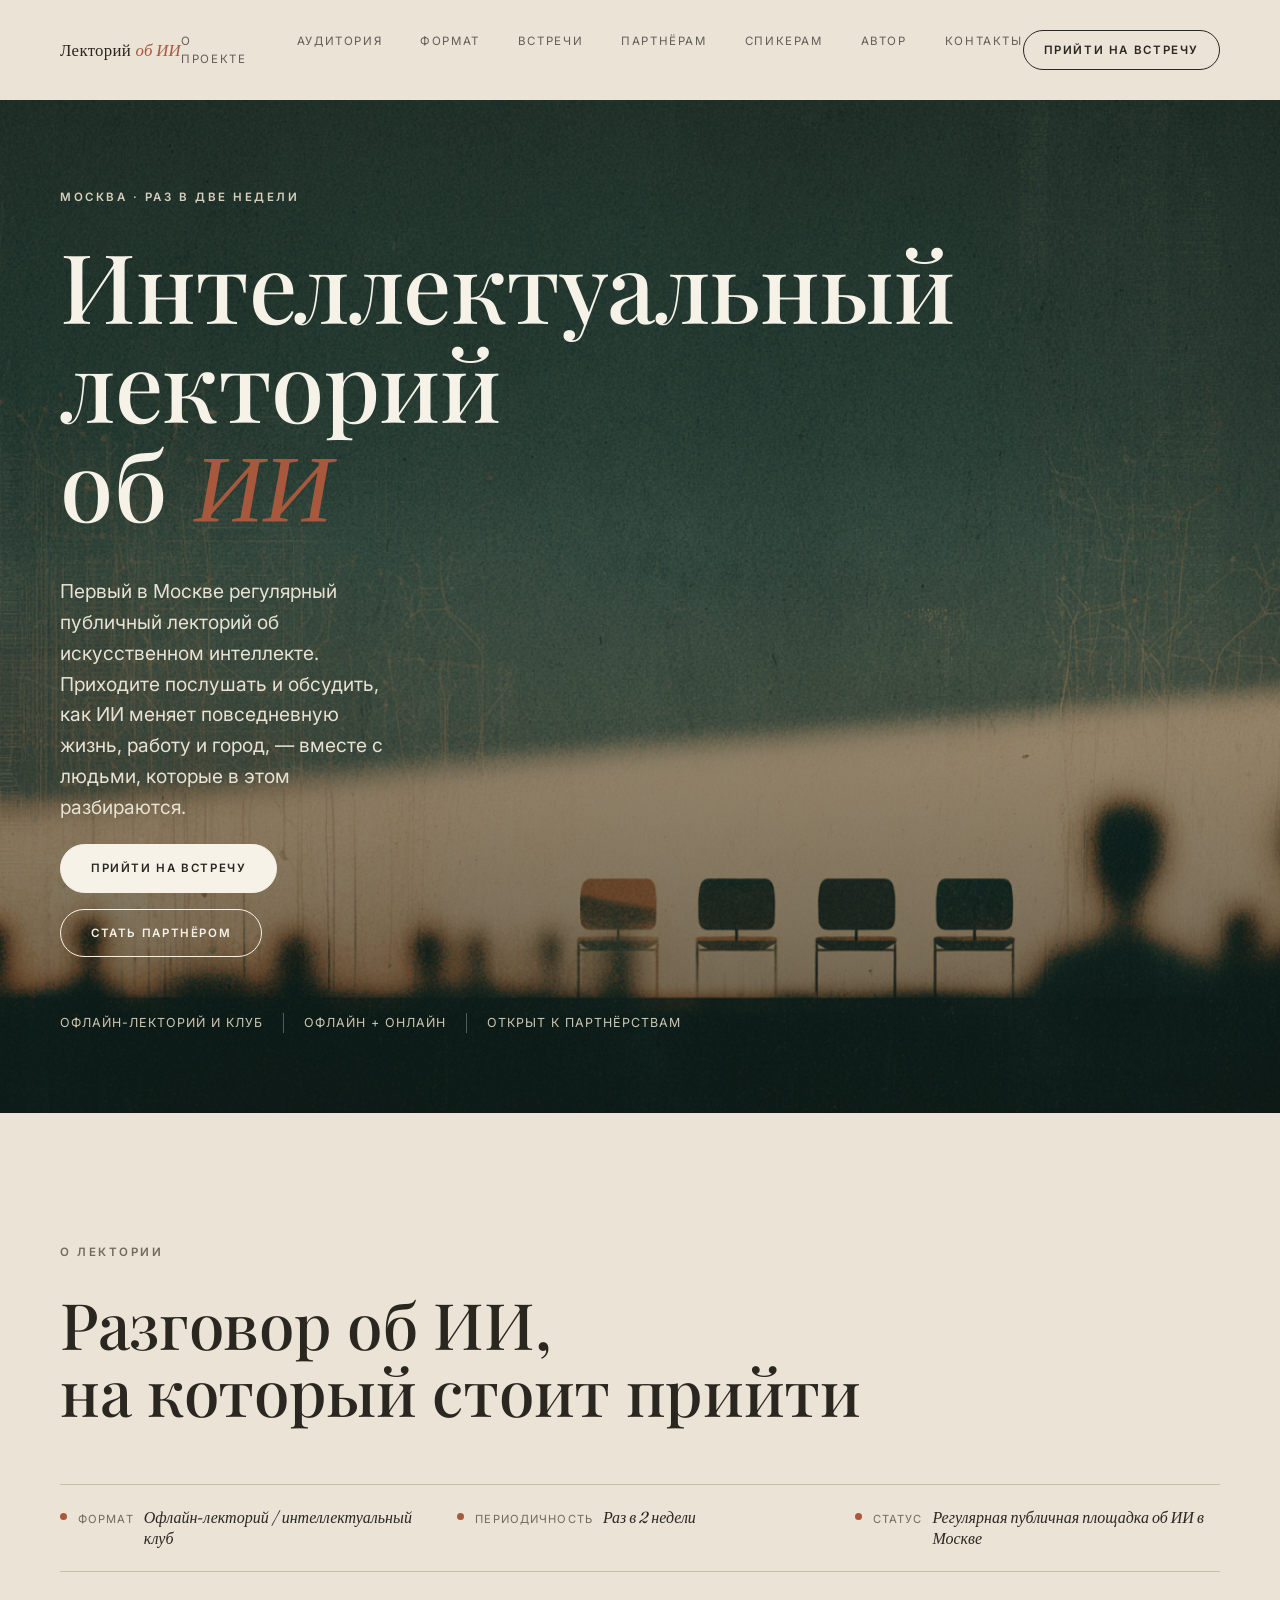
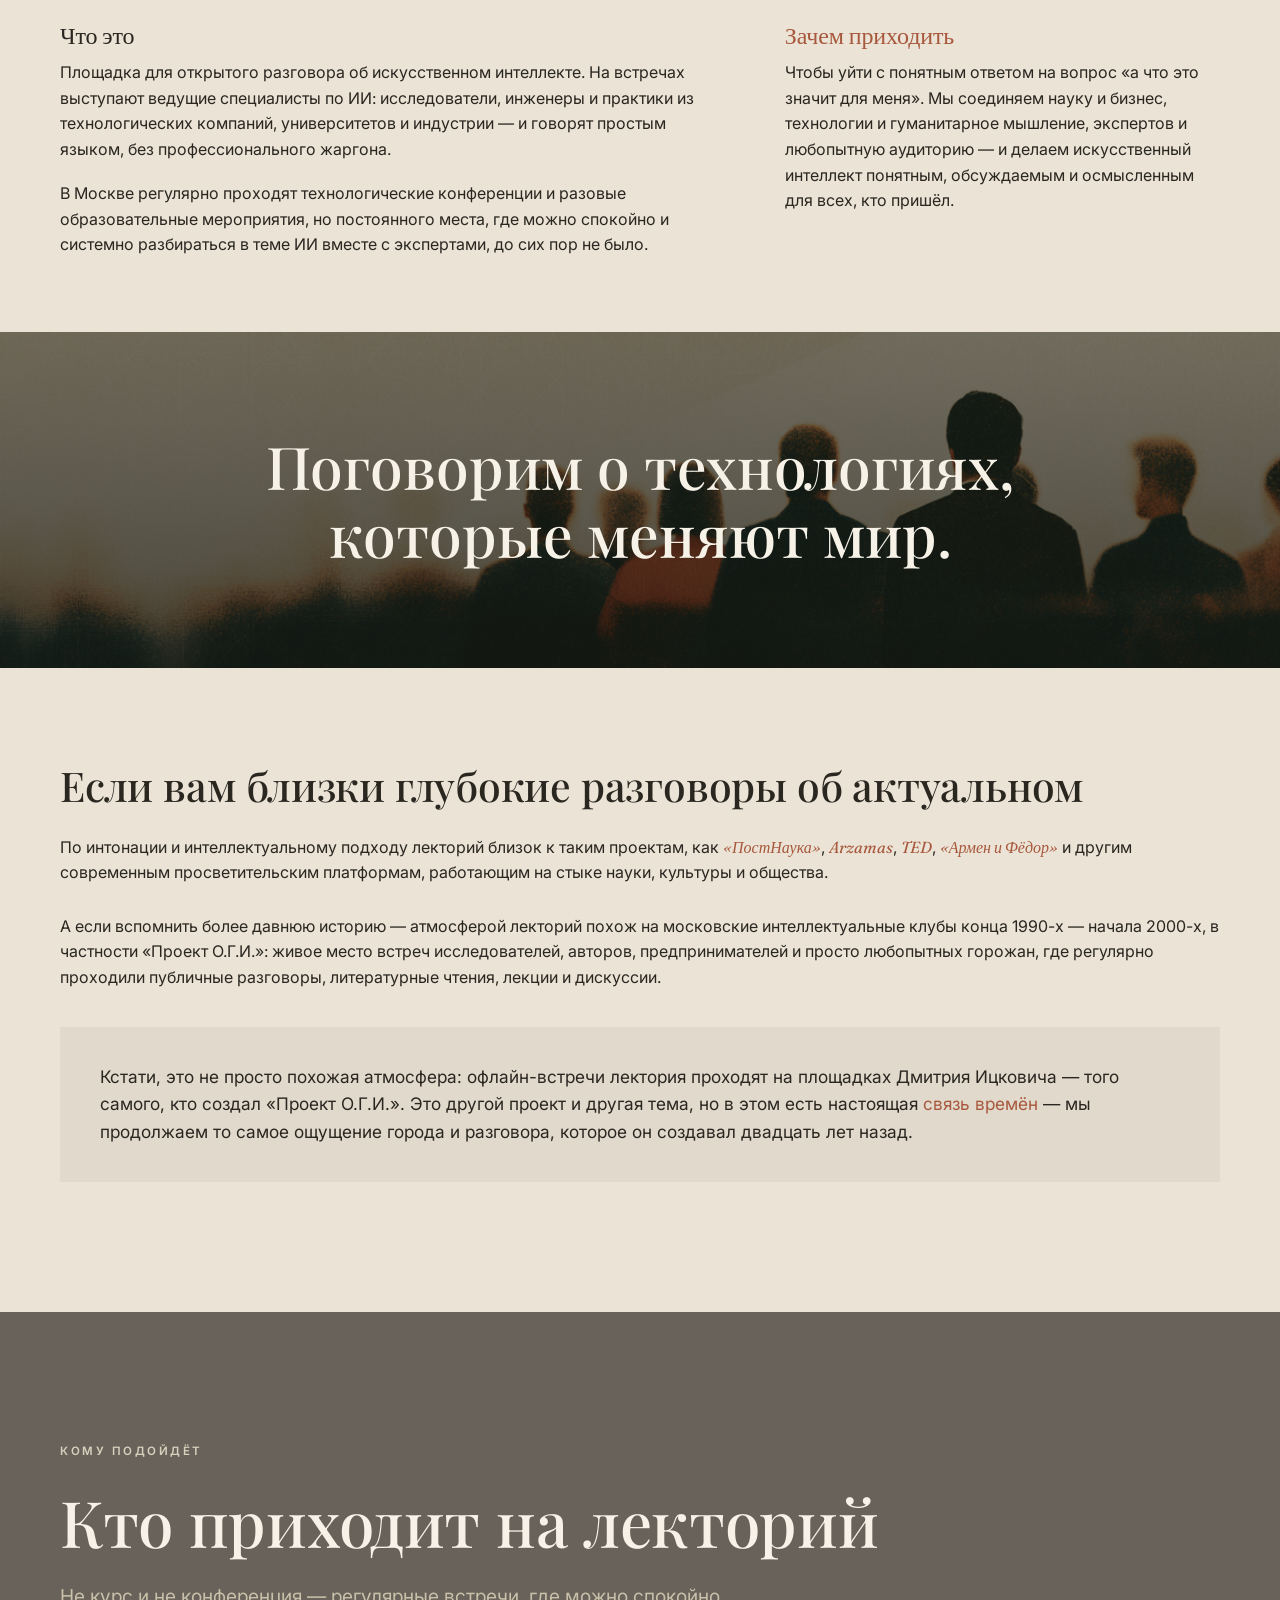
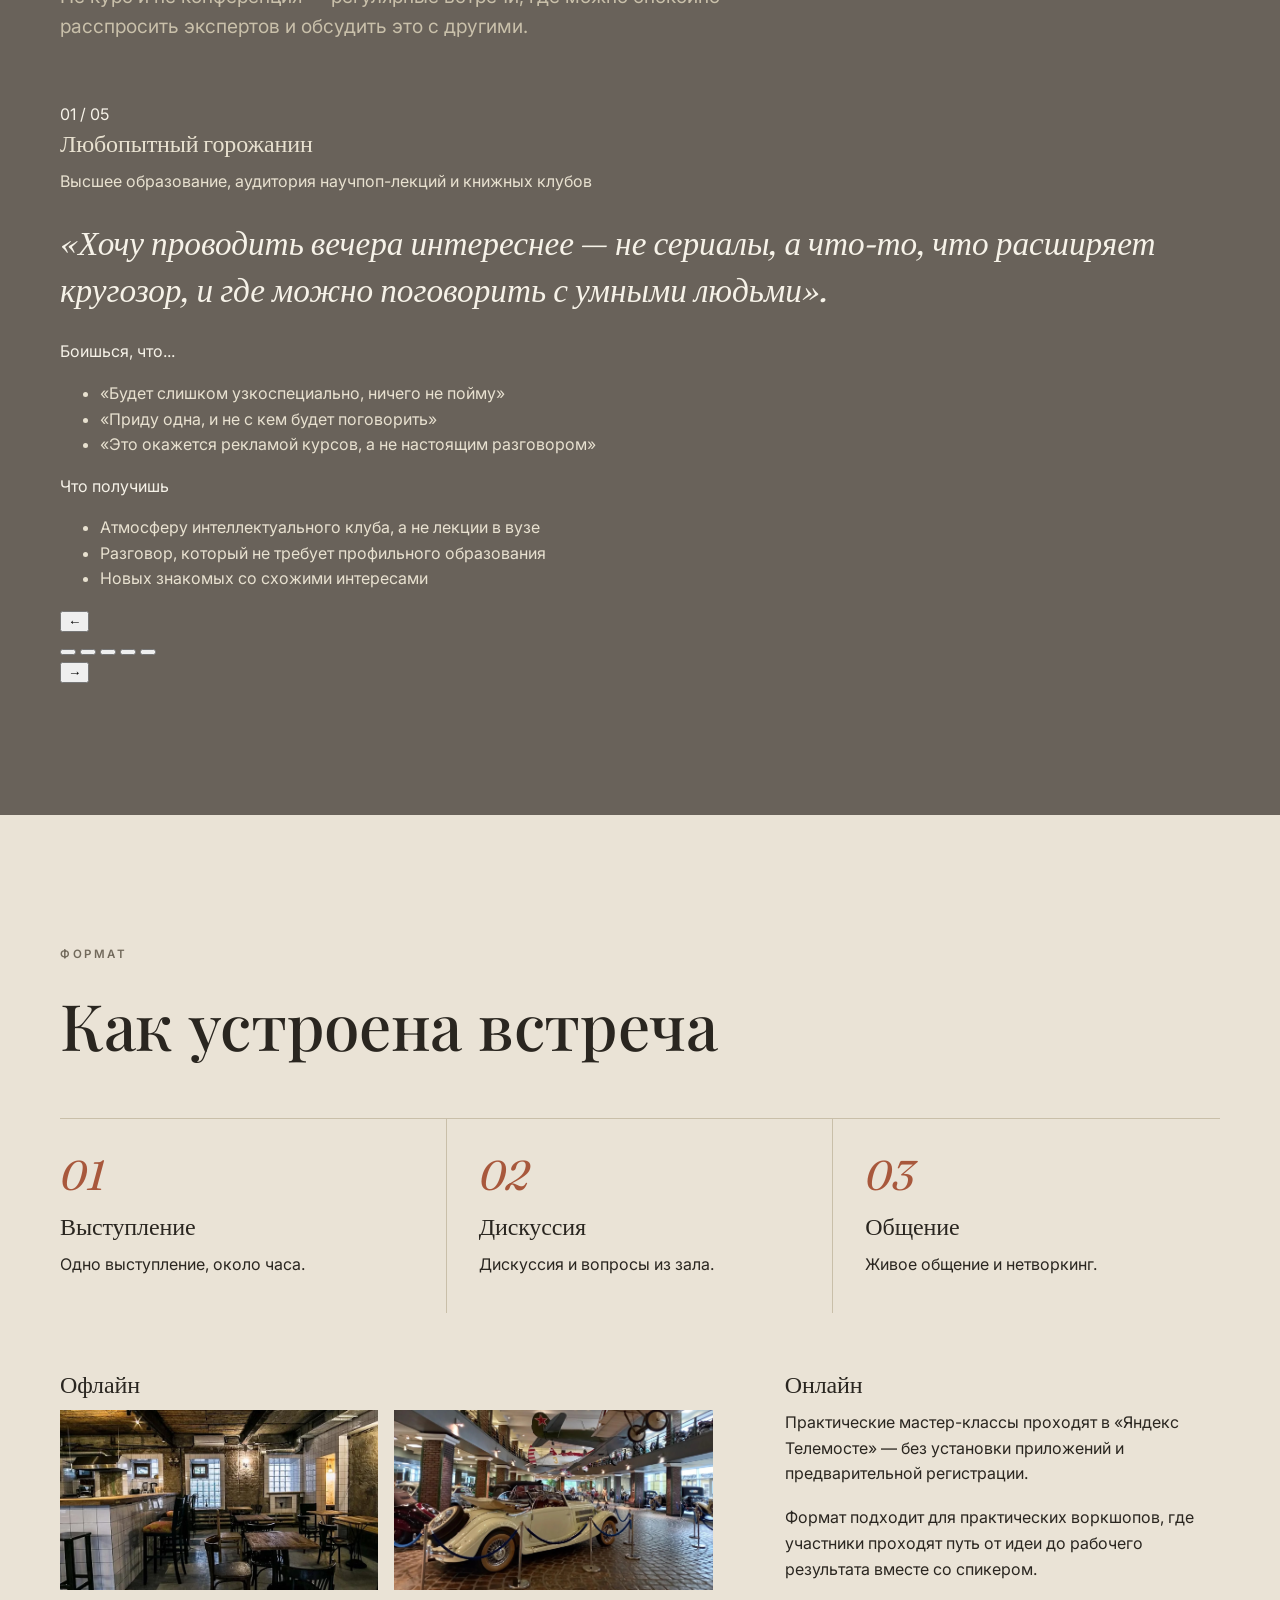
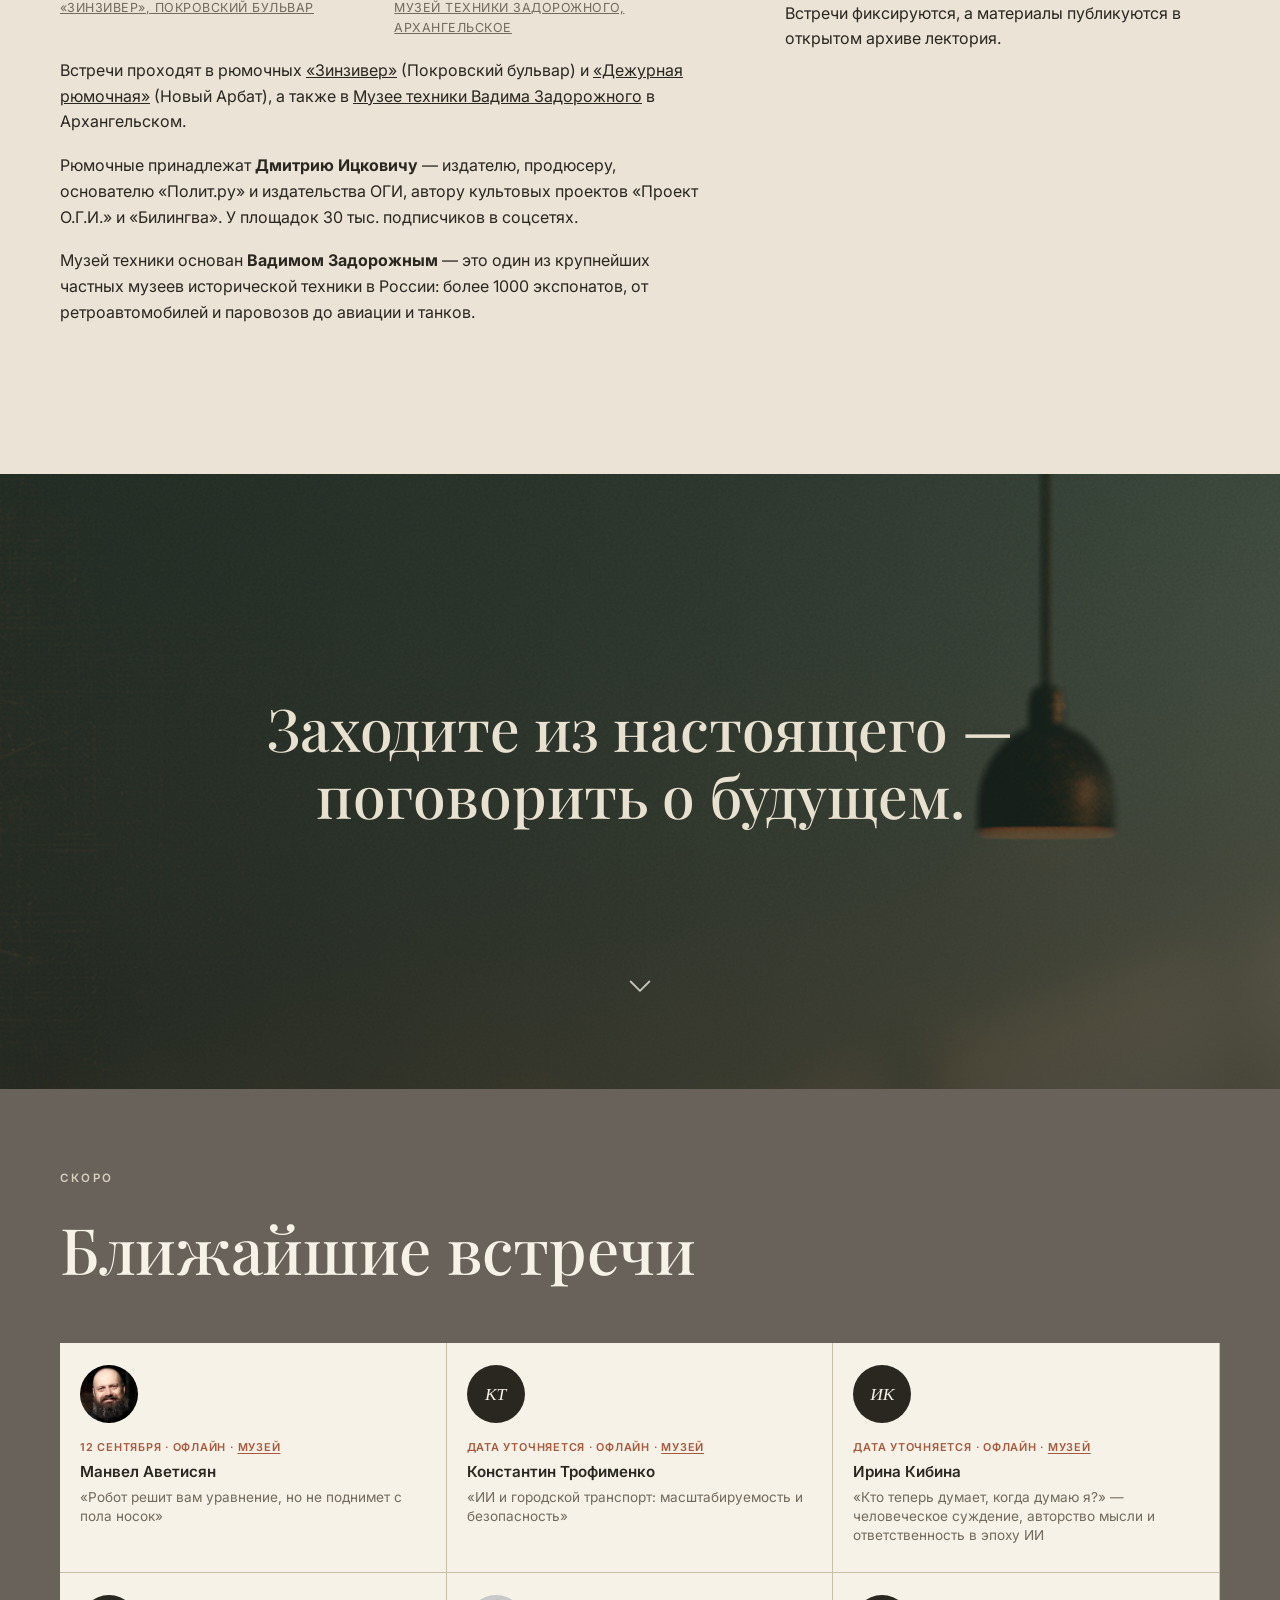
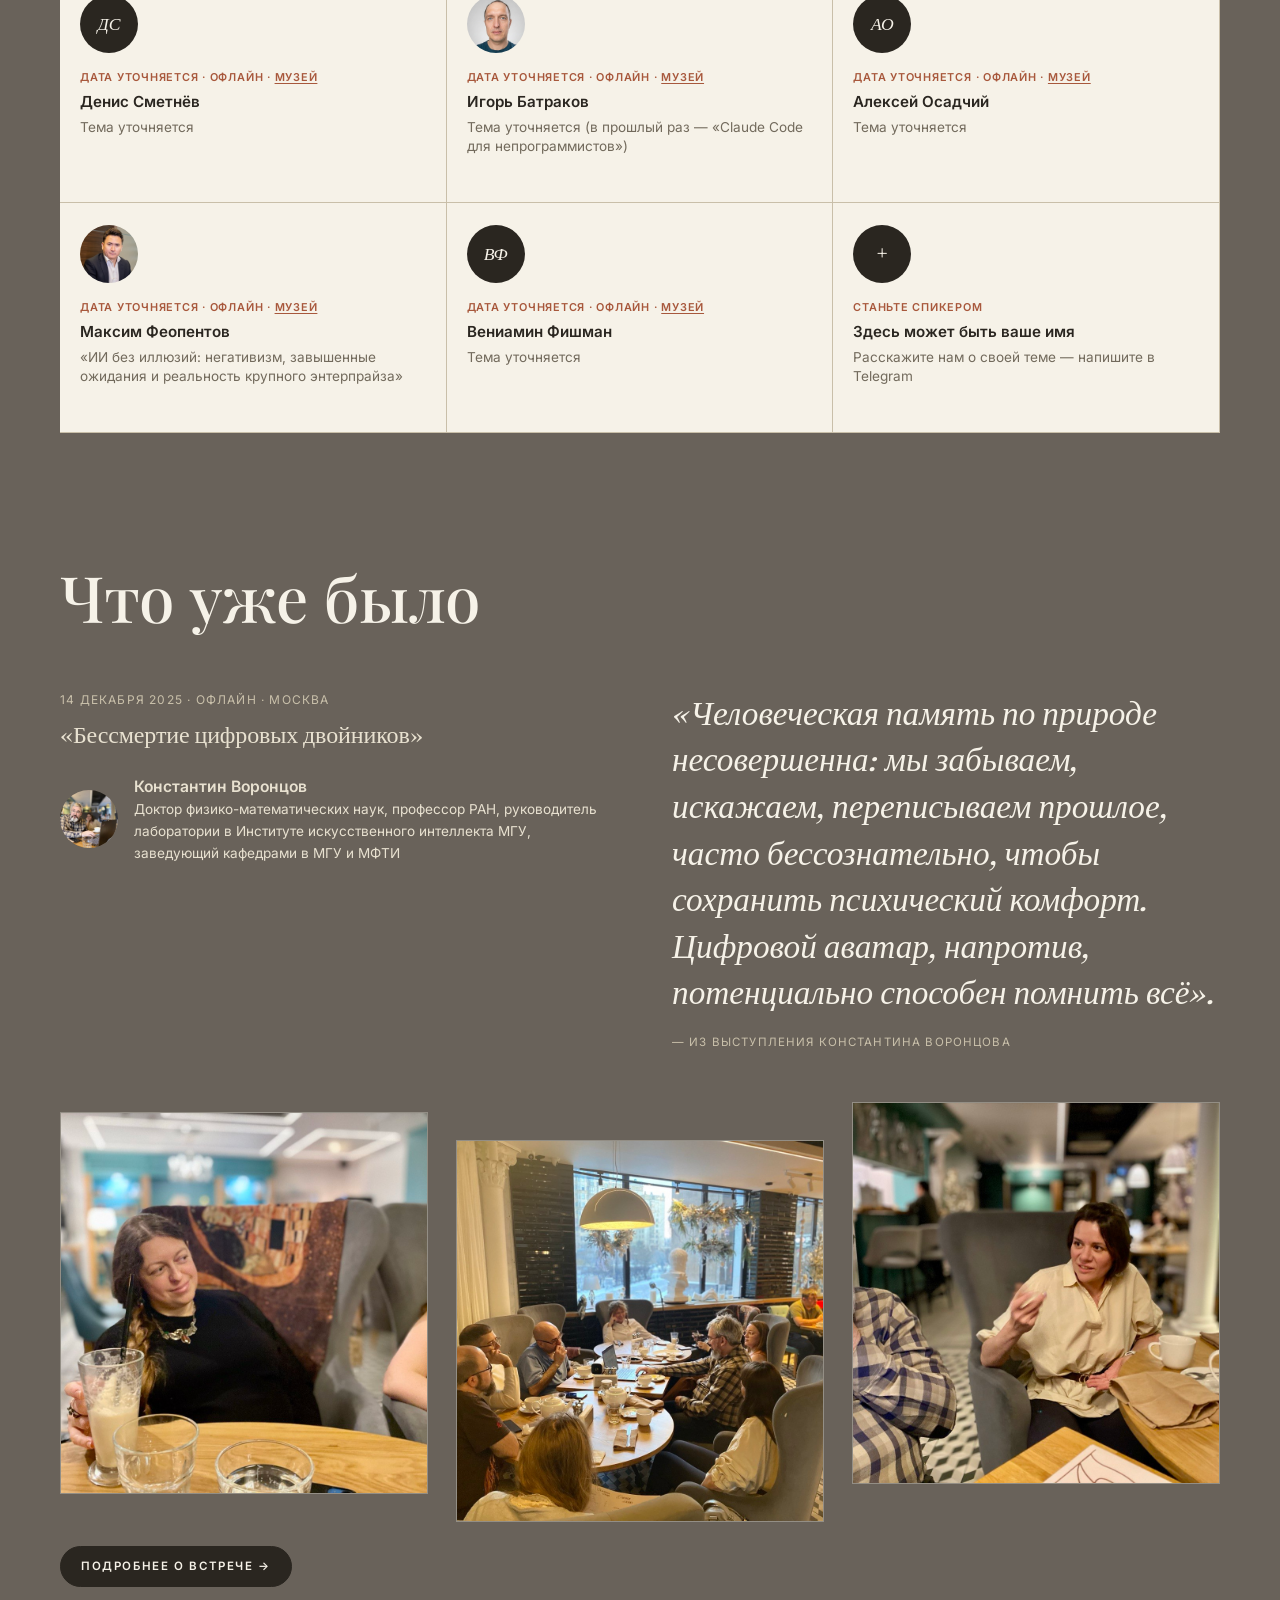
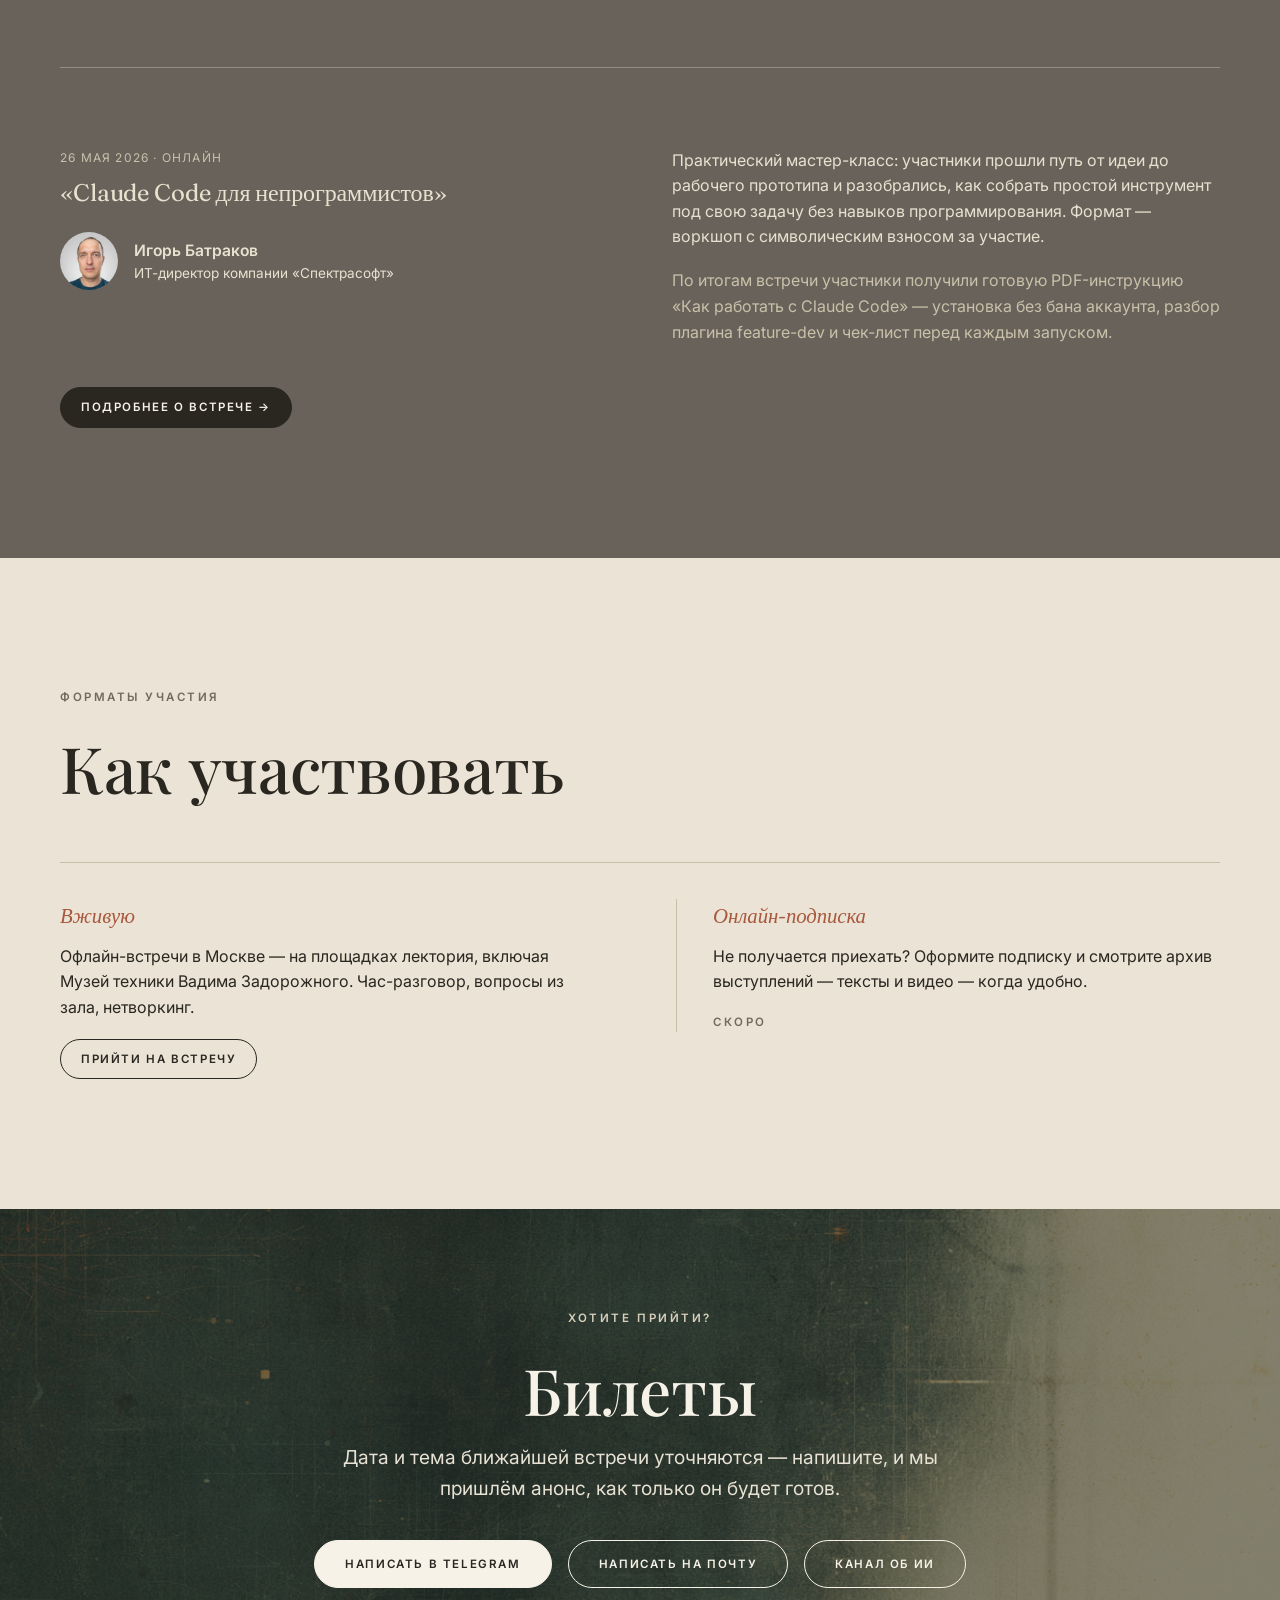
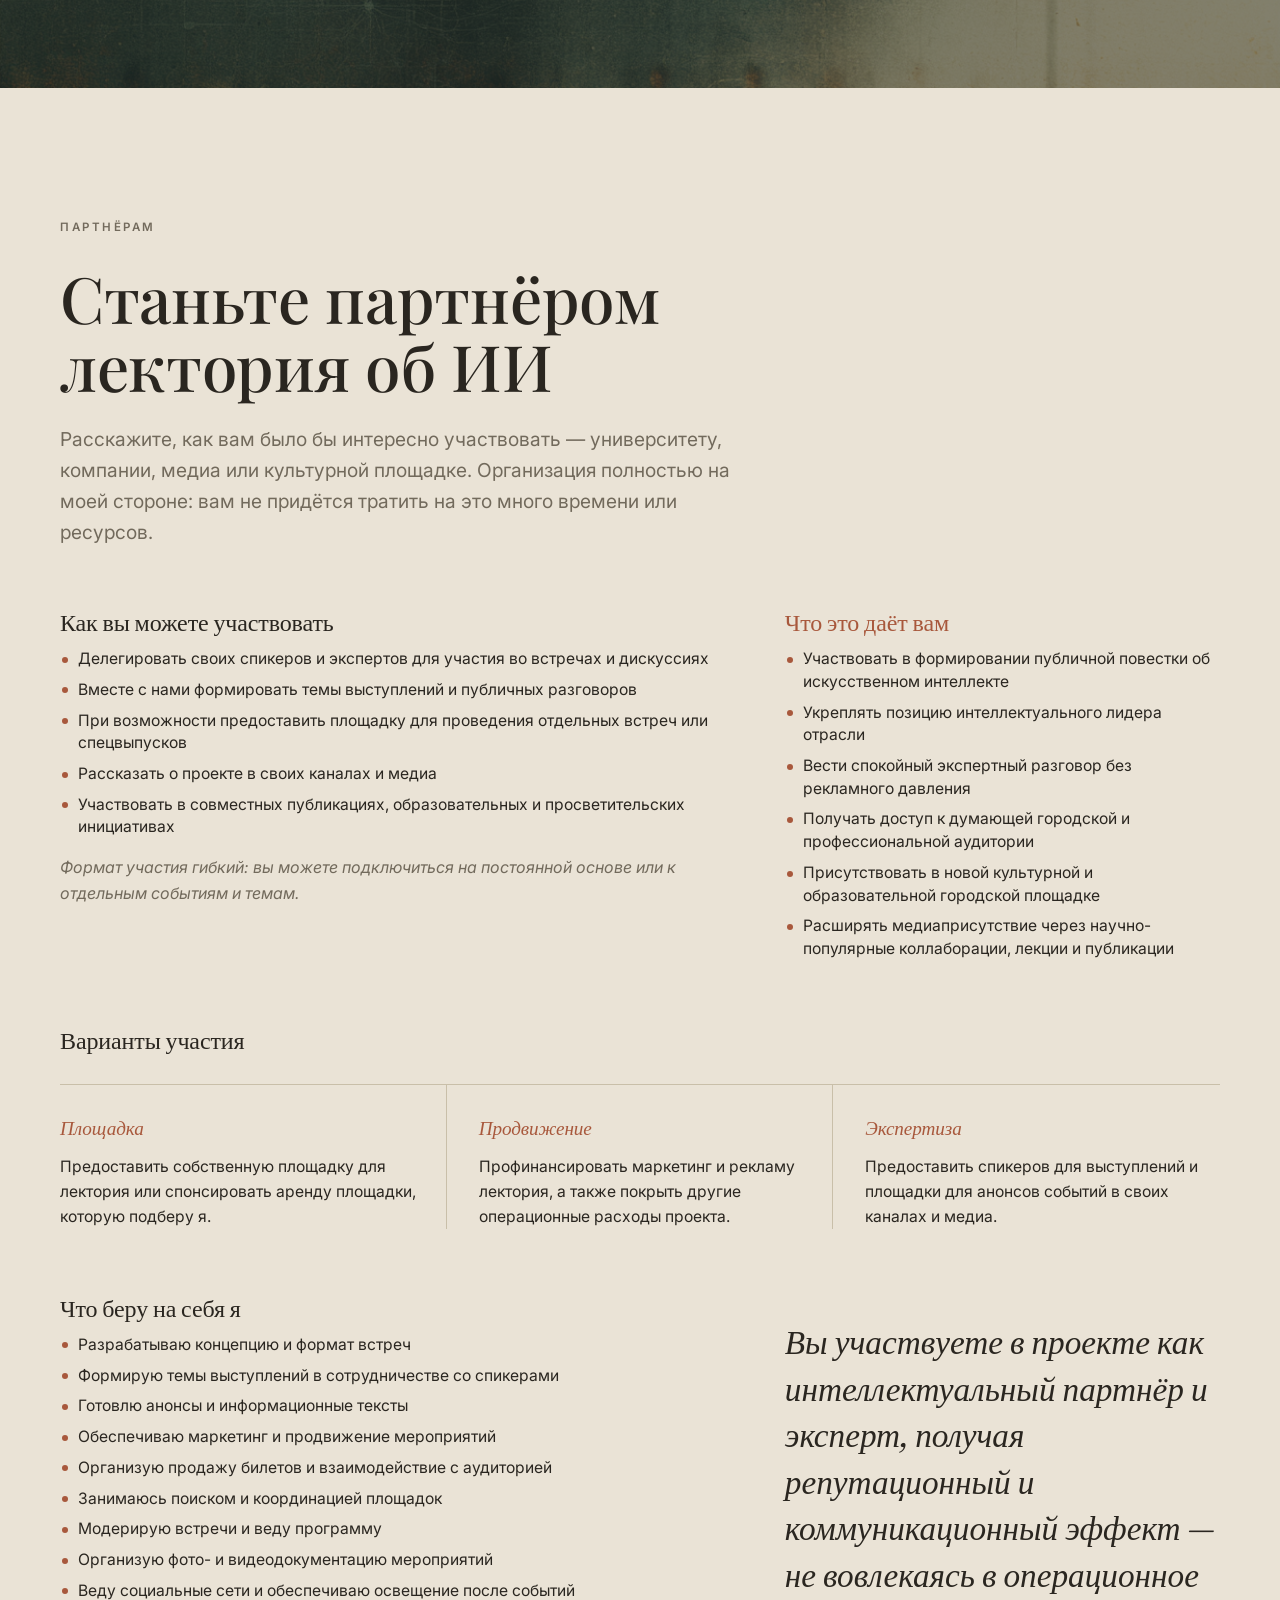
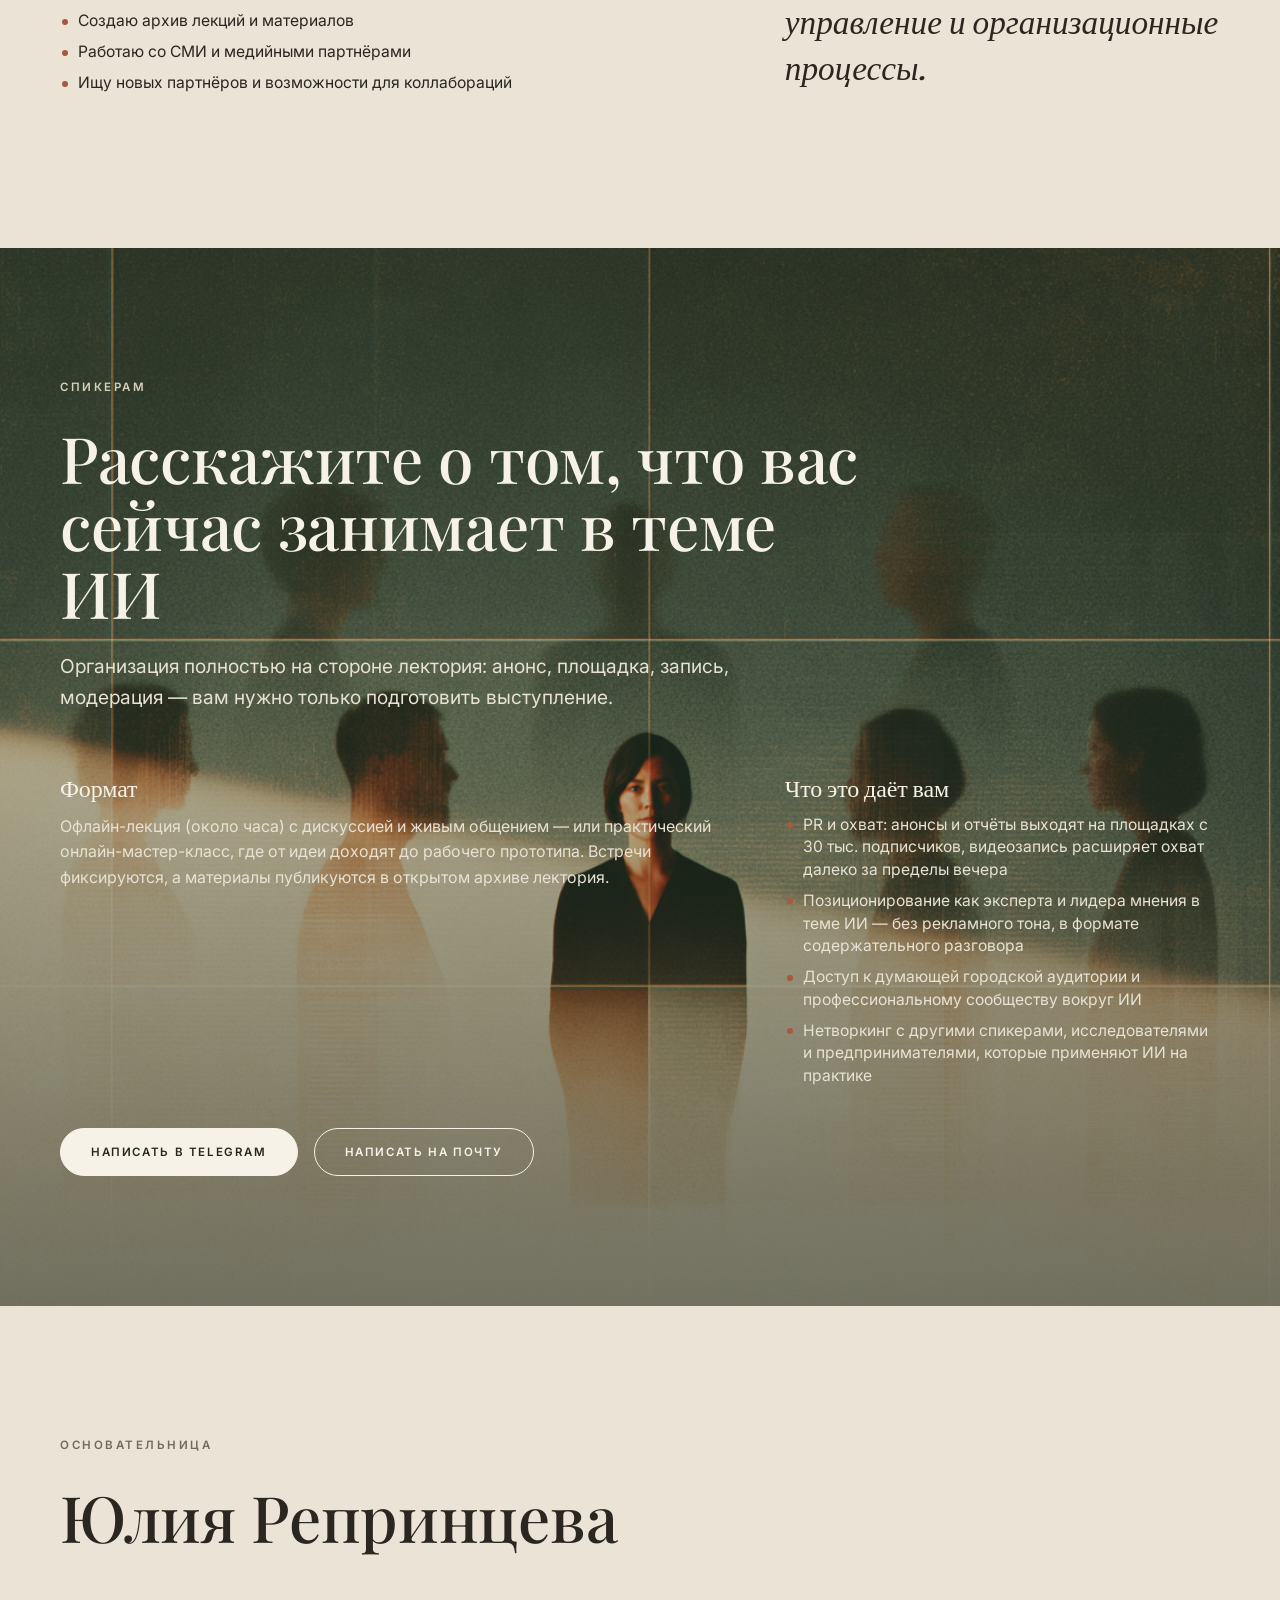
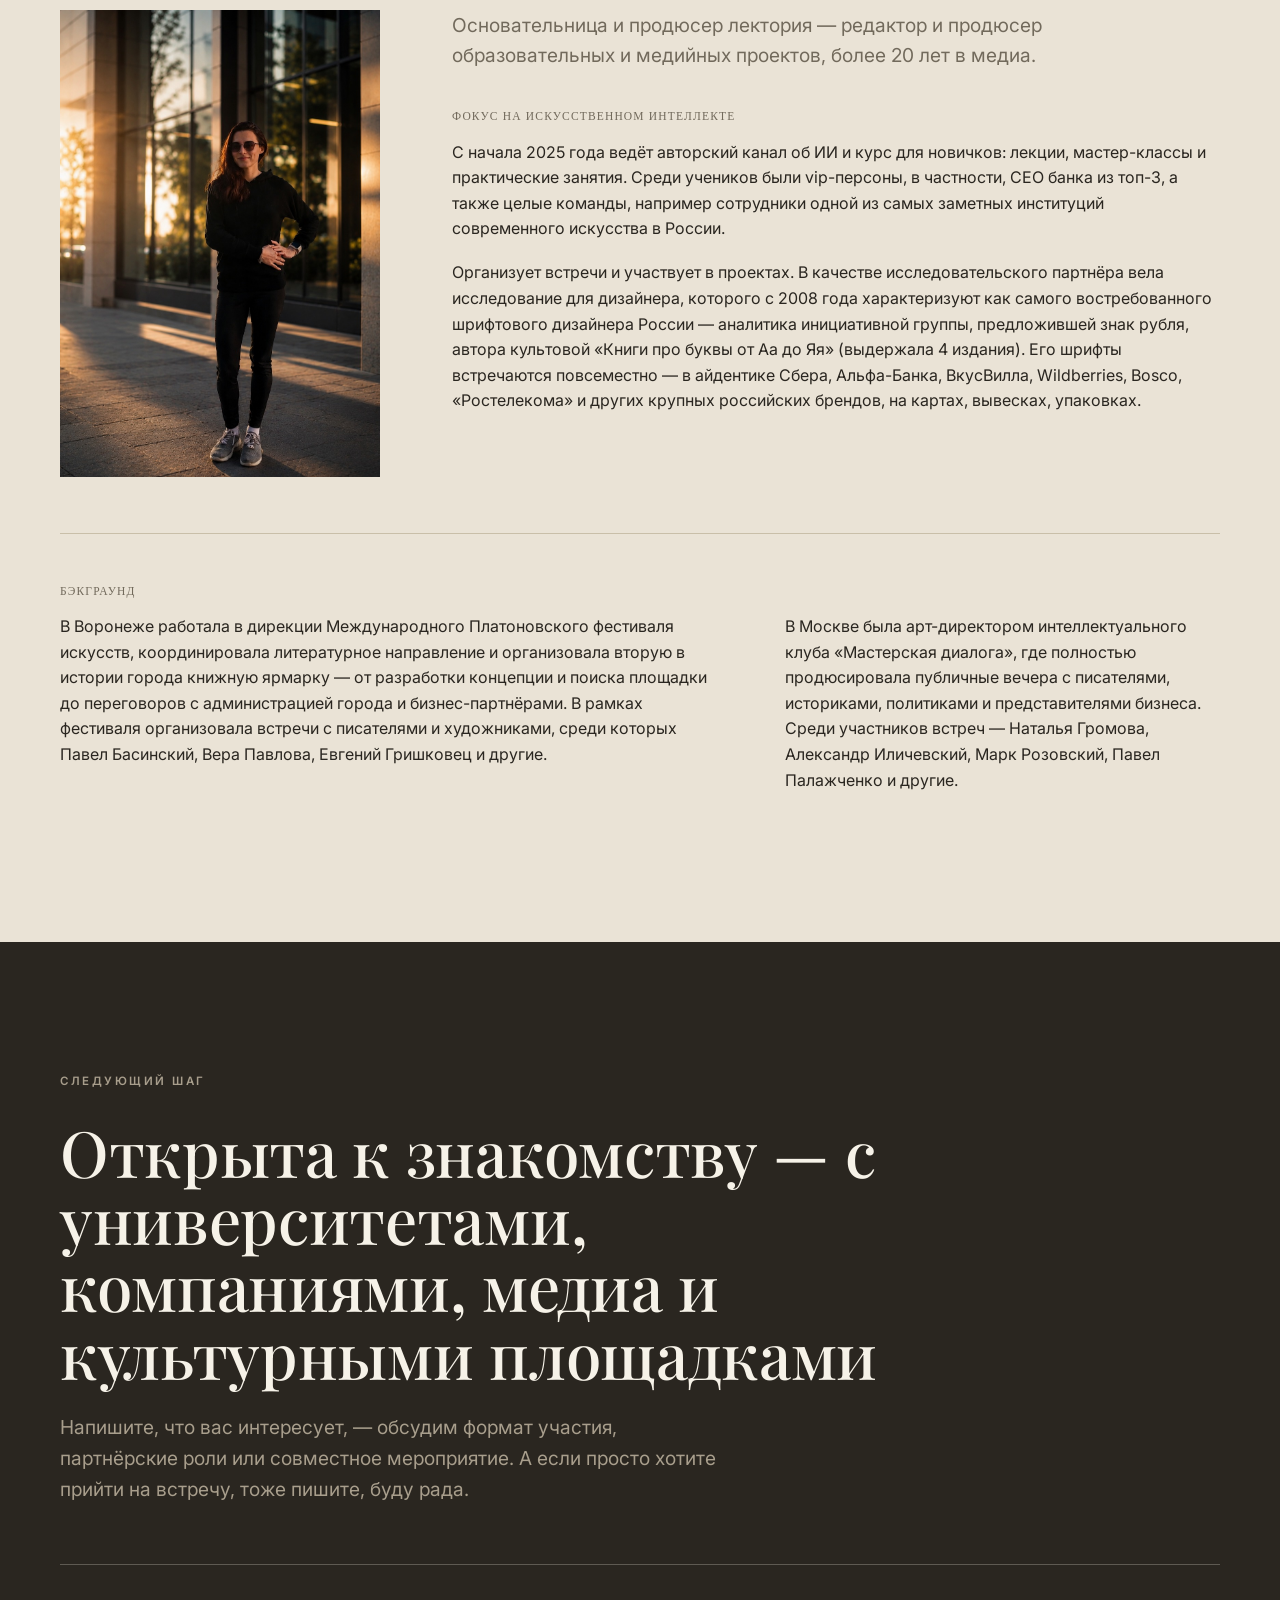
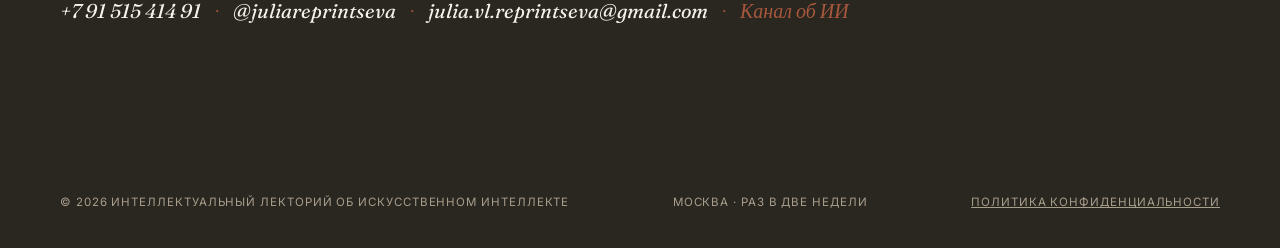
==== commit 5d48c32e: "Add files via upload" ====
--- a/index.html
+++ b/index.html
@@ -55,7 +55,7 @@
 <link rel="manifest" href="site.webmanifest">
 <meta name="theme-color" content="#1a1a1a">
 
-<link rel="stylesheet" href="assets/css/style.v3.css?v=3">
+<link rel="stylesheet" href="assets/css/style.v3.css?v=4">
 </head>
 <body>
 
@@ -64,6 +64,7 @@
     <a href="#top" class="logo">Лекторий <em>об ИИ</em></a>
     <ul class="nav-links">
       <li><a href="#about">О проекте</a></li>
+      <li><a href="#audience">Аудитория</a></li>
       <li><a href="#format">Формат</a></li>
       <li><a href="#events">Встречи</a></li>
       <li><a href="#partners">Партнёрам</a></li>
@@ -151,24 +152,188 @@
   </section>
 
   <!-- AUDIENCE -->
-  <section class="section section-alt">
+  <section id="audience" class="section section-alt">
     <div class="container">
       <div class="section-head">
         <div class="kicker">Кому подойдёт</div>
-        <h2>Для тех, кто хочет наконец<br>разобраться в ИИ</h2>
+        <h2>Кто приходит на лекторий</h2>
         <p class="lede">Не курс и не конференция — регулярные встречи, где можно спокойно расспросить экспертов и обсудить это с другими.</p>
       </div>
-      <div class="two-col even">
-        <div class="pull">
-          Если вы только разбираетесь в теме
-          <cite style="font-style:normal;font-family:var(--sans);">Хотите понять, что такое ИИ и как он меняет (или уже изменил) вашу жизнь — рабочую и не только.</cite>
-        </div>
-        <div class="pull">
-          Если вы из бизнеса*
-          <cite style="font-style:normal;font-family:var(--sans);">Руководителям и предпринимателям, которым нужно стратегическое понимание технологий, а не просто быть в курсе трендов.<br><br><em>* На старте лекторий ориентирован на массовую аудиторию. Отдельное направление для бизнеса планируется на этапе масштабирования.</em></cite>
-        </div>
-      </div>
-    </div>
+
+      <div class="aud-carousel">
+        <div class="aud-viewport">
+
+          <div class="aud-slide" data-i="0">
+            <span class="aud-num">01 / 05</span>
+            <h3 class="aud-role">Любопытный горожанин</h3>
+            <p class="aud-who">Высшее образование, аудитория научпоп-лекций и книжных клубов</p>
+            <div class="pull">«Хочу проводить вечера интереснее — не сериалы, а что-то, что расширяет кругозор, и где можно поговорить с умными людьми».</div>
+            <div class="aud-cols">
+              <div>
+                <div class="aud-block-label">Боишься, что...</div>
+                <ul class="aud-fears">
+                  <li>«Будет слишком узкоспециально, ничего не пойму»</li>
+                  <li>«Приду одна, и не с кем будет поговорить»</li>
+                  <li>«Это окажется рекламой курсов, а не настоящим разговором»</li>
+                </ul>
+              </div>
+              <div>
+                <div class="aud-block-label">Что получишь</div>
+                <ul class="aud-gets">
+                  <li>Атмосферу интеллектуального клуба, а не лекции в вузе</li>
+                  <li>Разговор, который не требует профильного образования</li>
+                  <li>Новых знакомых со схожими интересами</li>
+                </ul>
+              </div>
+            </div>
+          </div>
+
+          <div class="aud-slide" data-i="1" hidden>
+            <span class="aud-num">02 / 05</span>
+            <h3 class="aud-role">Менеджер среднего звена</h3>
+            <p class="aud-who">Маркетолог, продажник, HR, финансист, аналитик — найм, средние и крупные компании</p>
+            <div class="pull">«Все вокруг обсуждают ИИ на работе, а я не понимаю, что реально стоит внедрять, а что хайп. Хочу разобраться — но не с нуля и не по три часа в YouTube».</div>
+            <div class="aud-cols">
+              <div>
+                <div class="aud-block-label">Боишься, что...</div>
+                <ul class="aud-fears">
+                  <li>«Отстану от коллег, которые уже освоили ИИ»</li>
+                  <li>«Потрачу вечер и не пойму ничего нового»</li>
+                  <li>«Приду одна и там будут только айтишники»</li>
+                </ul>
+              </div>
+              <div>
+                <div class="aud-block-label">Что получишь</div>
+                <ul class="aud-gets">
+                  <li>Понятные примеры из рабочих задач, а не абстрактную теорию</li>
+                  <li>Возможность спросить эксперта напрямую, а не гуглить самой</li>
+                  <li>Компанию таких же людей не из IT</li>
+                </ul>
+              </div>
+            </div>
+          </div>
+
+          <div class="aud-slide" data-i="2" hidden>
+            <span class="aud-num">03 / 05</span>
+            <h3 class="aud-role">Специалист творческой и гуманитарной профессии</h3>
+            <p class="aud-who">Маркетолог, дизайнер, журналист, редактор, преподаватель</p>
+            <div class="pull">«Моя профессия меняется быстрее, чем я успеваю следить. Хочу понять, что тут всерьёз, а что временный хайп — и как этим пользоваться, а не бояться, что заменят».</div>
+            <div class="aud-cols">
+              <div>
+                <div class="aud-block-label">Боишься, что...</div>
+                <ul class="aud-fears">
+                  <li>«ИИ заменит мою профессию, а я не успею адаптироваться»</li>
+                  <li>«Все вокруг говорят на языке, которого я не понимаю»</li>
+                  <li>«Стану использовать ИИ неправильно и потеряю то, что делает мою работу хорошей»</li>
+                </ul>
+              </div>
+              <div>
+                <div class="aud-block-label">Что получишь</div>
+                <ul class="aud-gets">
+                  <li>Разговор без кода и формул, на понятном языке</li>
+                  <li>Примеры из творческих и гуманитарных профессий</li>
+                  <li>Сообщество людей, которые думают о том же самом</li>
+                </ul>
+              </div>
+            </div>
+          </div>
+
+          <div class="aud-slide" data-i="3" hidden>
+            <span class="aud-num">04 / 05</span>
+            <h3 class="aud-role">IT-специалист не из ML</h3>
+            <p class="aud-who">Разработчик, продакт-менеджер, аналитик, дизайнер продукта</p>
+            <div class="pull">«Внутри своей команды я разбираюсь в технологиях, но ИИ — отдельный мир со своим стеком. Хочу увидеть картину шире, не погружаясь в ML с нуля».</div>
+            <div class="aud-cols">
+              <div>
+                <div class="aud-block-label">Боишься, что...</div>
+                <ul class="aud-fears">
+                  <li>«Лекция будет слишком базовой для меня»</li>
+                  <li>«Всё важное я и так узнаю из рабочей рассылки»</li>
+                  <li>«Это будет мотивационная речь без технической сути»</li>
+                </ul>
+              </div>
+              <div>
+                <div class="aud-block-label">Что получишь</div>
+                <ul class="aud-gets">
+                  <li>Экспертный разговор без упрощения — но не про ваш стек</li>
+                  <li>Взгляд на ИИ со стороны бизнеса, культуры, этики</li>
+                  <li>Нетворкинг с людьми вне своего технологического пузыря</li>
+                </ul>
+              </div>
+            </div>
+          </div>
+
+          <div class="aud-slide" data-i="4" hidden>
+            <span class="aud-num">05 / 05</span>
+            <h3 class="aud-role">Руководитель и предприниматель</h3>
+            <p class="aud-who">Собственник бизнеса, директор, фаундер — малый и средний бизнес</p>
+            <div class="pull">«Нужно понять, куда в бизнесе реально стоит вкладываться в ИИ, а где это просто мода. Но не хочу очередной вебинар с общими фразами».</div>
+            <div class="aud-cols">
+              <div>
+                <div class="aud-block-label">Боишься, что...</div>
+                <ul class="aud-fears">
+                  <li>«Вложусь в модный инструмент и не получу отдачи»</li>
+                  <li>«Пропущу момент, когда конкуренты вырвутся вперёд»</li>
+                  <li>«Будет теория без практики бизнеса»</li>
+                </ul>
+              </div>
+              <div>
+                <div class="aud-block-label">Что получишь</div>
+                <ul class="aud-gets">
+                  <li>Живые кейсы от практиков, а не маркетинговые обещания</li>
+                  <li>Нетворкинг с другими руководителями</li>
+                  <li>Ясность, с чего начать, без обязательств что-то покупать</li>
+                </ul>
+              </div>
+            </div>
+          </div>
+
+        </div>
+
+        <div class="aud-nav">
+          <button type="button" class="aud-arrow aud-prev" onclick="audCarousel.prev()" aria-label="Предыдущий профиль">←</button>
+          <div class="aud-dots">
+            <button type="button" class="aud-dot is-active" data-i="0" onclick="audCarousel.show(0)" aria-label="Профиль 1"></button>
+            <button type="button" class="aud-dot" data-i="1" onclick="audCarousel.show(1)" aria-label="Профиль 2"></button>
+            <button type="button" class="aud-dot" data-i="2" onclick="audCarousel.show(2)" aria-label="Профиль 3"></button>
+            <button type="button" class="aud-dot" data-i="3" onclick="audCarousel.show(3)" aria-label="Профиль 4"></button>
+            <button type="button" class="aud-dot" data-i="4" onclick="audCarousel.show(4)" aria-label="Профиль 5"></button>
+          </div>
+          <button type="button" class="aud-arrow aud-next" onclick="audCarousel.next()" aria-label="Следующий профиль">→</button>
+        </div>
+      </div>
+
+    </div>
+
+    <script>
+      window.audCarousel = {
+        i: 0,
+        slides: null, dots: null,
+        init(){
+          this.slides = document.querySelectorAll('.aud-slide');
+          this.dots = document.querySelectorAll('.aud-dot');
+          var vp = document.querySelector('.aud-viewport');
+          var startX = null;
+          vp.addEventListener('touchstart', function(e){ startX = e.touches[0].clientX; }, {passive:true});
+          vp.addEventListener('touchend', function(e){
+            if(startX === null) return;
+            var dx = e.changedTouches[0].clientX - startX;
+            if(dx > 40) audCarousel.prev();
+            else if(dx < -40) audCarousel.next();
+            startX = null;
+          }, {passive:true});
+        },
+        show(n){
+          var count = this.slides.length;
+          this.i = (n + count) % count;
+          this.slides.forEach(function(s, idx){ s.hidden = (idx !== audCarousel.i); });
+          this.dots.forEach(function(d, idx){ d.classList.toggle('is-active', idx === audCarousel.i); });
+        },
+        next(){ this.show(this.i + 1); },
+        prev(){ this.show(this.i - 1); }
+      };
+      audCarousel.init();
+    </script>
   </section>
 
   <!-- FORMAT -->
--- a/assets/css/style.v3.css
+++ b/assets/css/style.v3.css
@@ -49,6 +49,7 @@
 }
 
 section[id]{scroll-margin-top:96px;}
+#upcoming{scroll-margin-top:130px;}
 
 /* Header */
 header.site{position:sticky;top:0;z-index:50;background:var(--bg);}
@@ -167,6 +168,11 @@
 .pull cite{display:block;font-family:var(--sans);font-style:normal;font-size:.72rem;
   text-transform:uppercase;letter-spacing:.1em;color:var(--muted);margin-top:18px;}
 
+.name-accent{color:var(--accent);font-weight:600;}
+.mini-tag{display:inline-block;background:rgba(42,38,32,.06);color:var(--ink);
+  font-size:.82rem;font-weight:600;padding:2px 10px;border-radius:999px;margin:0 2px;}
+.event-modal-body .pull{font-size:clamp(1.2rem,2vw,1.6rem);margin:24px 0;}
+
 /* Steps */
 .steps{display:grid;grid-template-columns:repeat(3,1fr);border-top:1px solid var(--line);}
 .step{padding:36px 32px;border-right:1px solid var(--line);}
@@ -184,8 +190,8 @@
   padding:100px 0;text-align:center;
 }
 .statement-photo .container{width:100%;}
-.statement-cover{padding:220px 0;}
-@media (max-width:900px){.statement-cover{padding:130px 0;}}
+.statement-cover{padding:220px 0 260px;}
+@media (max-width:900px){.statement-cover{padding:130px 0 150px;}}
 .statement-bg{position:absolute;inset:0;z-index:-1;}
 .statement-bg img{width:100%;height:100%;object-fit:cover;object-position:center bottom;}
 .statement-bg::after{content:"";position:absolute;inset:0;background:linear-gradient(180deg, rgba(18,20,16,.55) 0%, rgba(18,20,16,.75) 100%);}
@@ -198,14 +204,24 @@
   font-size:clamp(2rem,4.6vw,3.8rem);line-height:1.15;
   max-width:26ch;margin:0 auto;
 }
+.statement-scroll-cue{
+  position:absolute;left:50%;bottom:80px;transform:translateX(-50%);
+  color:var(--cream);opacity:.75;display:flex;animation:statement-scroll-bounce 2s ease-in-out infinite;
+  cursor:pointer;text-decoration:none;padding:10px;
+}
+.statement-scroll-cue:hover{opacity:1;}
+@keyframes statement-scroll-bounce{
+  0%,100%{transform:translate(-50%,0);}
+  50%{transform:translate(-50%,8px);}
+}
 
 /* Events */
 .event{padding:0;}
 .event + .event{margin-top:80px;border-top:1px solid var(--line);padding-top:80px;}
 .event-grid{display:grid;grid-template-columns:1fr 1fr;gap:64px;align-items:start;}
 .event-date{
-  display:inline-block;font-family:var(--serif);font-style:italic;font-size:1.05rem;color:var(--accent);
-  background:var(--cream);padding:7px 20px;border-radius:999px;margin-bottom:18px;
+  display:block;font-size:.72rem;text-transform:uppercase;letter-spacing:.09em;color:var(--muted);
+  margin-bottom:14px;
 }
 .event-tag{font-size:.75rem;text-transform:uppercase;letter-spacing:.1em;color:var(--muted);display:block;margin-bottom:10px;}
 .event figure{margin:0;}
@@ -226,29 +242,83 @@
 .event-speaker .role{font-size:.85rem;color:var(--muted);}
 
 .upcoming-group{
-  margin-top:130px;padding:48px;
-  background:var(--bg);
-}
-.upcoming-group > .tag-soon{
-  font-family:var(--serif);font-style:italic;color:var(--accent);font-size:1.4rem;display:block;margin-bottom:32px;
+  margin-top:80px;
 }
 .upcoming-item{padding:36px 0;border-bottom:1px solid var(--line);}
 .upcoming-item:first-child{padding-top:0;}
 .upcoming-item:last-child{border-bottom:0;padding-bottom:0;}
 
-/* Light island inside the dark Events section */
-.section-alt .upcoming-group p,
-.section-alt .upcoming-group li,
-.section-alt .upcoming-group h3,
-.section-alt .upcoming-group h4,
-.section-alt .upcoming-group .event-speaker .name{
+/* Calendar-style grid of upcoming-event cards */
+.cal-grid{display:grid;grid-template-columns:repeat(3,1fr);}
+.cal-card{
+  display:flex;flex-direction:column;align-items:stretch;gap:0;
+  background:var(--cream);text-align:left;cursor:pointer;
+  border:none;border-right:1px solid var(--line);border-bottom:1px solid var(--line);
+  font-family:var(--sans);transition:opacity .15s ease;overflow:hidden;
+}
+.cal-card:hover{opacity:.85;}
+.cal-card{padding:22px 20px;text-decoration:none;color:inherit;min-height:230px;}
+
+.cal-avatar{width:58px;height:58px;border-radius:50%;object-fit:cover;flex:none;margin-bottom:16px;}
+.cal-avatar.cal-photo-fallback{display:flex;align-items:center;justify-content:center;
+  background:var(--ink);color:var(--cream);font-family:var(--serif);font-style:italic;font-size:1.1rem;}
+
+.cal-info{display:flex;flex-direction:column;gap:4px;}
+.cal-format{font-size:.68rem;text-transform:uppercase;letter-spacing:.07em;color:var(--accent);font-weight:600;}
+.cal-format a{color:inherit;text-decoration:underline;text-underline-offset:2px;display:inline-block;padding:10px 4px;margin:-10px -4px;}
+.cal-name{font-weight:600;font-size:.95rem;}
+.cal-topic{font-size:.85rem;color:var(--muted);line-height:1.4;}
+
+.cal-card-cta .cal-cta-icon{background:var(--ink);color:var(--cream);font-size:1.4rem;font-style:normal;}
+@media (max-width:900px){.cal-grid{grid-template-columns:repeat(2,1fr);}}
+@media (max-width:600px){.cal-grid{grid-template-columns:1fr;}}
+
+/* Event modal — opens over the page with a dimmed backdrop */
+.event-modal{border:none;padding:0;max-width:720px;width:92vw;max-height:86vh;
+  background:var(--cream);color:var(--ink);border-radius:6px;overflow:hidden;
+  display:none;flex-direction:column;}
+.event-modal[open]{display:flex;}
+.event-modal::backdrop{background:rgba(20,18,14,.72);backdrop-filter:blur(2px);}
+.event-modal-head{flex:none;display:flex;justify-content:flex-end;padding:14px 14px 0;}
+.event-modal-close{width:34px;height:34px;border-radius:50%;border:1px solid var(--line);background:transparent;
+  color:var(--ink);font-size:1rem;cursor:pointer;line-height:1;}
+.event-modal-close:hover{background:var(--ink);color:var(--cream);border-color:var(--ink);}
+.event-modal-body{overflow-y:auto;padding:8px 44px 48px;font-size:.98rem;line-height:1.65;}
+.event-modal-body p{margin:0 0 1em;}
+.event-modal-body::after{content:"";display:block;clear:both;}
+.event-modal-body .event-speaker{margin:0 0 20px;}
+.event-modal-body .modal-topic{
+  font-family:var(--display);font-weight:500;
+  font-size:clamp(1.25rem,2.4vw,1.6rem);line-height:1.25;
+  margin:0 0 16px;
+}
+.event-modal-body .modal-meta-row{
+  display:flex;align-items:center;gap:16px;flex-wrap:wrap;margin:0 0 24px;
+}
+.event-modal-body .modal-meta-row .event-date-line{margin:0;}
+@media (max-width:640px){.event-modal-body{padding:8px 24px 36px;}}
+
+/* Calendar cards always sit on a light card background, even inside the dark Events section */
+.section-alt .cal-name{
   color:var(--ink) !important;
 }
-.section-alt .upcoming-group .lede,
-.section-alt .upcoming-group .muted-line,
-.section-alt .upcoming-group .event-speaker .role{
+.section-alt .cal-topic{
   color:var(--muted) !important;
 }
+.section-alt .cal-format{
+  color:var(--accent) !important;
+}
+
+/* Cross-link between archive pages */
+.archive-next{border-top:1px solid var(--line);margin-top:56px;padding-top:32px;}
+.archive-next .kicker{margin-bottom:16px;}
+.archive-next-link{display:flex;align-items:center;gap:16px;text-decoration:none;color:inherit;}
+.archive-next-link .avatar{width:52px;height:52px;border-radius:50%;object-fit:cover;flex:none;}
+.archive-next-link .archive-next-meta{font-size:.8rem;color:var(--muted);margin-bottom:2px;}
+.archive-next-link .archive-next-title{font-weight:600;font-size:1.02rem;}
+.archive-next-link .arrow{margin-left:auto;flex:none;font-size:1.2rem;color:var(--muted);transition:transform .15s ease;}
+.archive-next-link:hover .archive-next-title{color:var(--accent);}
+.archive-next-link:hover .arrow{transform:translateX(4px);color:var(--accent);}
 
 /* Lists */
 .plain-list{list-style:none;margin:0;padding:0;display:grid;gap:18px;}
@@ -361,12 +431,33 @@
 .section-alt .lede,
 .section-alt .muted-line,
 .section-alt .pull cite,
-.section-alt .event-tag{
+.section-alt .event-tag,
+.section-alt .event-date{
   color:#c9c0aa !important;
 }
 .section-alt .index-list, .section-alt .steps, .section-alt .event + .event,
 .section-alt .index-list li, .section-alt .step, .section-alt .upcoming{
   border-color:rgba(246,242,232,.3);
+}
+
+/* Event modal sits on a light background regardless of the dark section behind it — must win over the "guaranteed contrast" block above */
+dialog.event-modal,
+dialog.event-modal p,
+dialog.event-modal li,
+dialog.event-modal h2,
+dialog.event-modal h3,
+dialog.event-modal h4,
+dialog.event-modal .event-speaker .name,
+dialog.event-modal .kicker{
+  color:var(--ink) !important;
+}
+dialog.event-modal .event-speaker .role,
+dialog.event-modal p.muted-line{
+  color:var(--muted) !important;
+}
+dialog.event-modal p.event-date-line{
+  color:var(--accent) !important;
+  font-weight:600;
 }
 
 @media (max-width:560px){
@@ -374,6 +465,6 @@
   .hero{padding:40px 0 60px;}
   .numbered li{grid-template-columns:36px 1fr;}
   .index-list li{grid-template-columns:1fr;}
-  .upcoming-group{padding:32px 24px;}
   .venue-photo-pair{grid-template-columns:1fr;}
-}
+  .dark-note{padding:28px 24px;}
+}
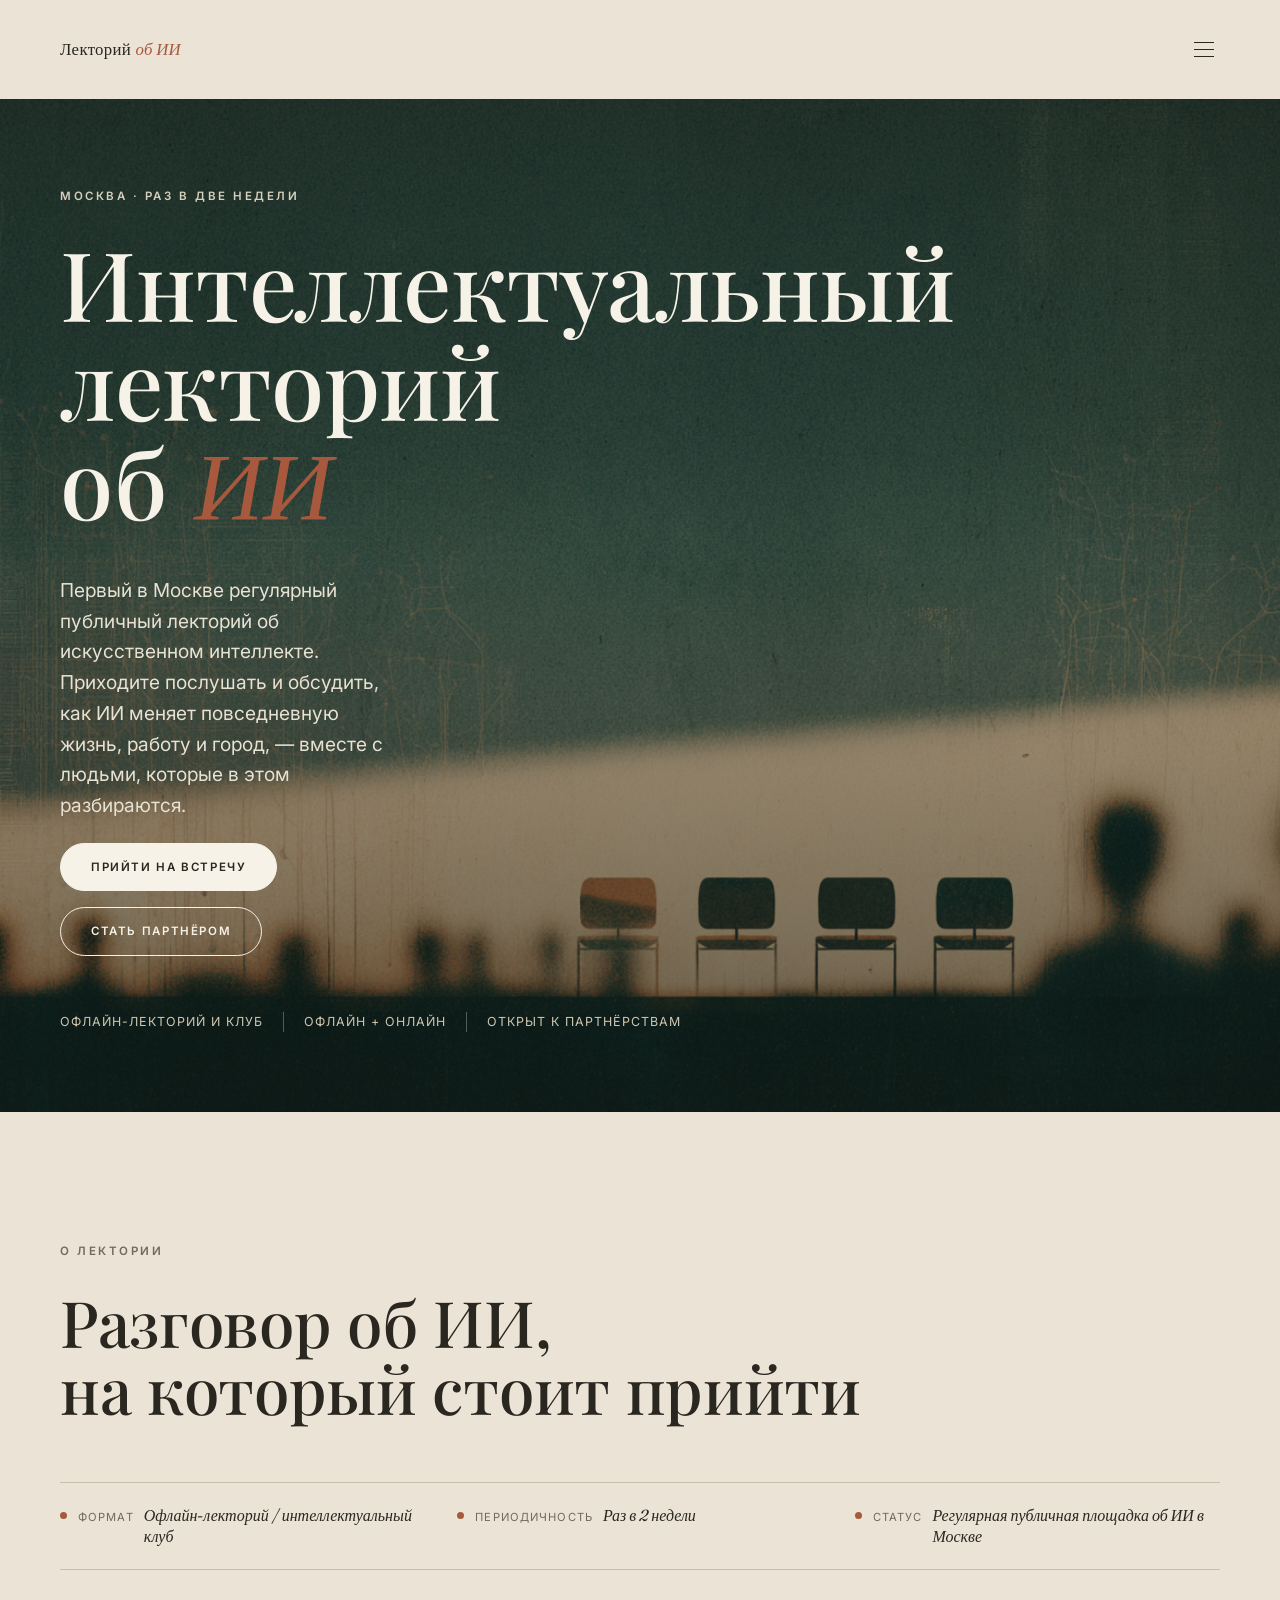
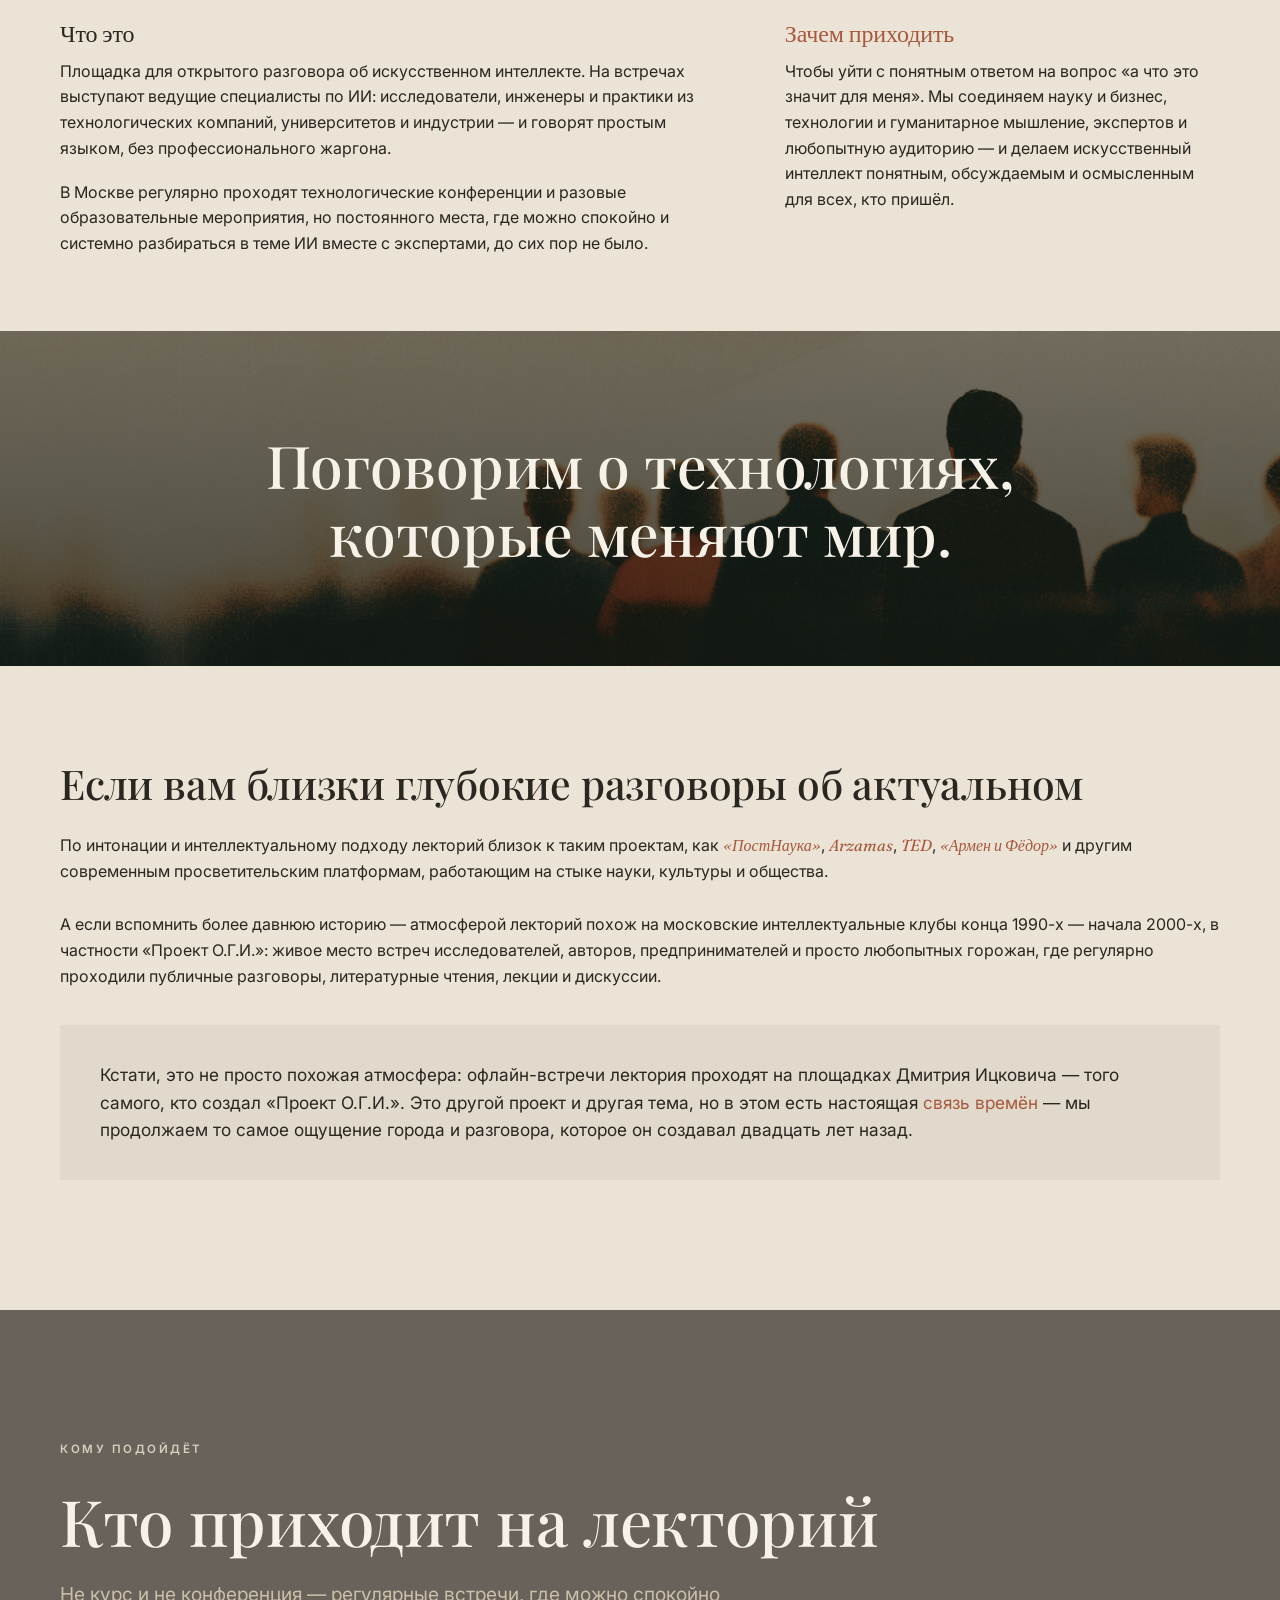
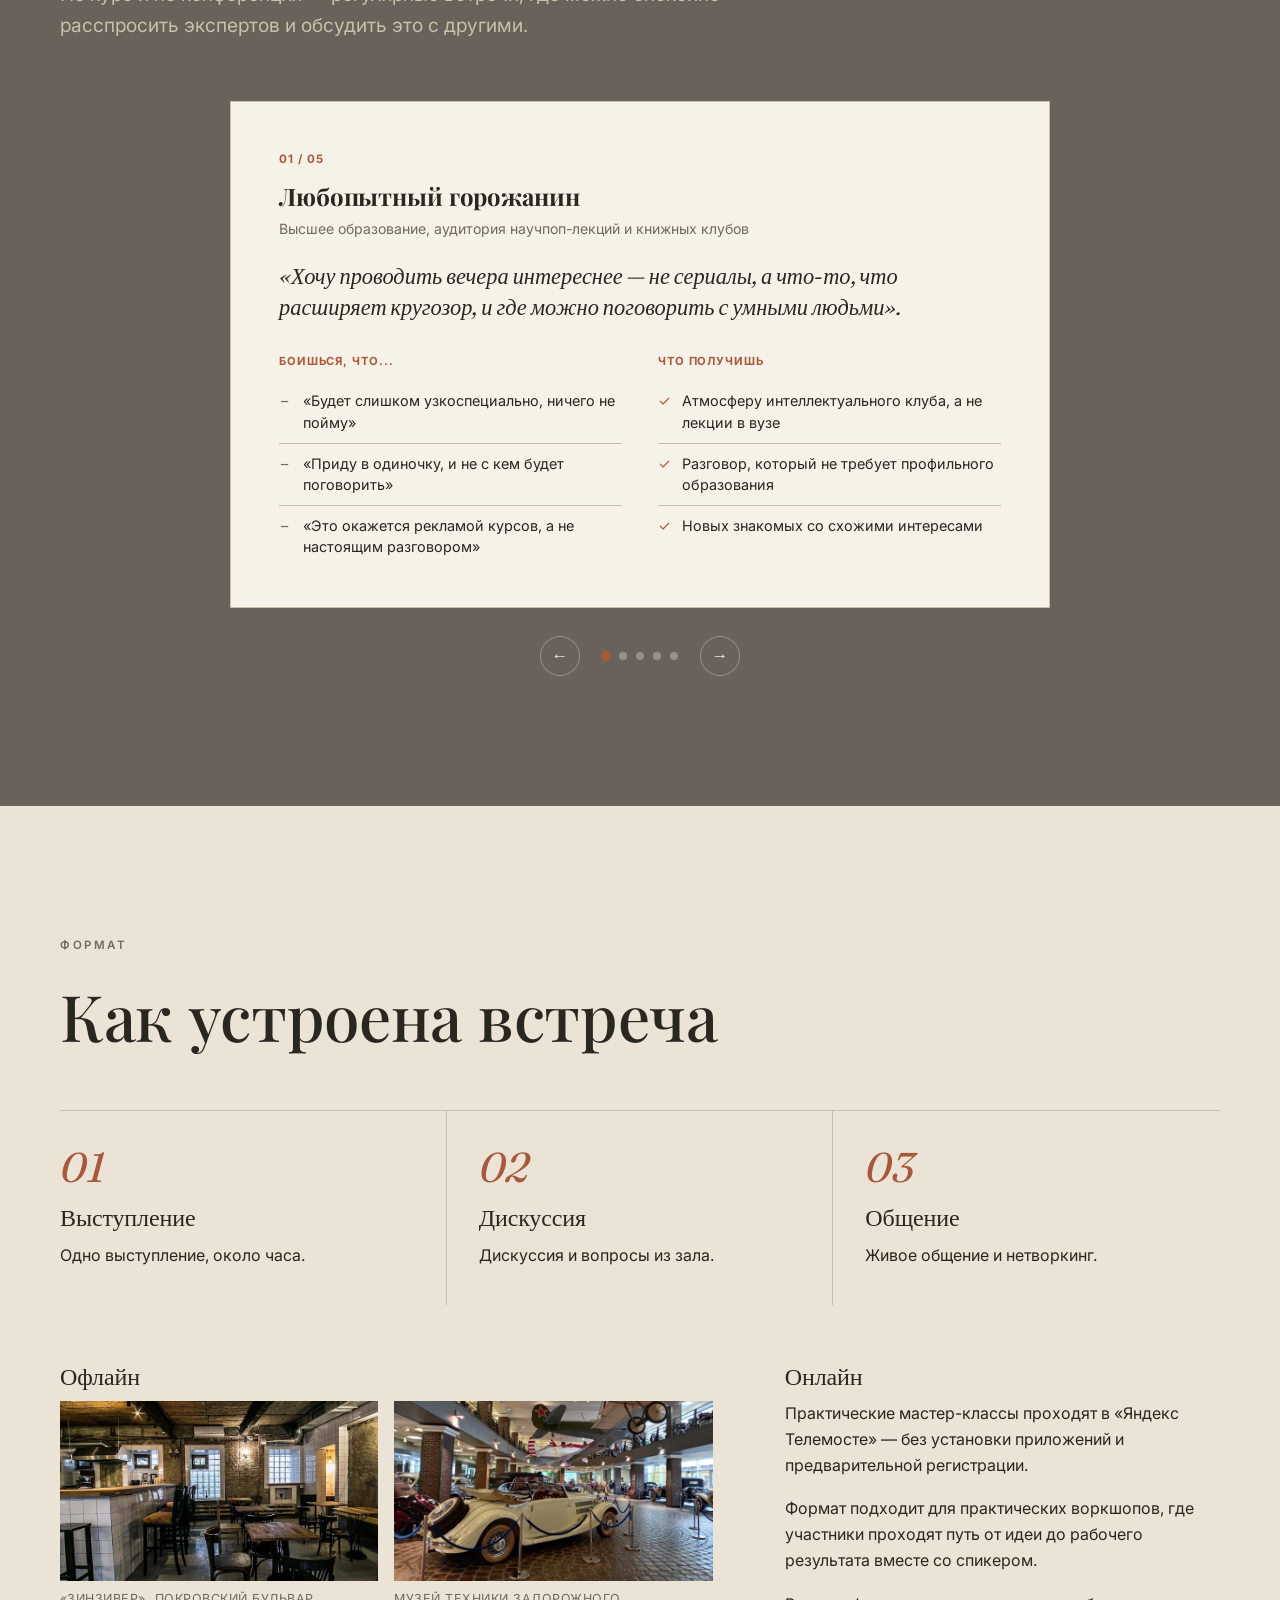
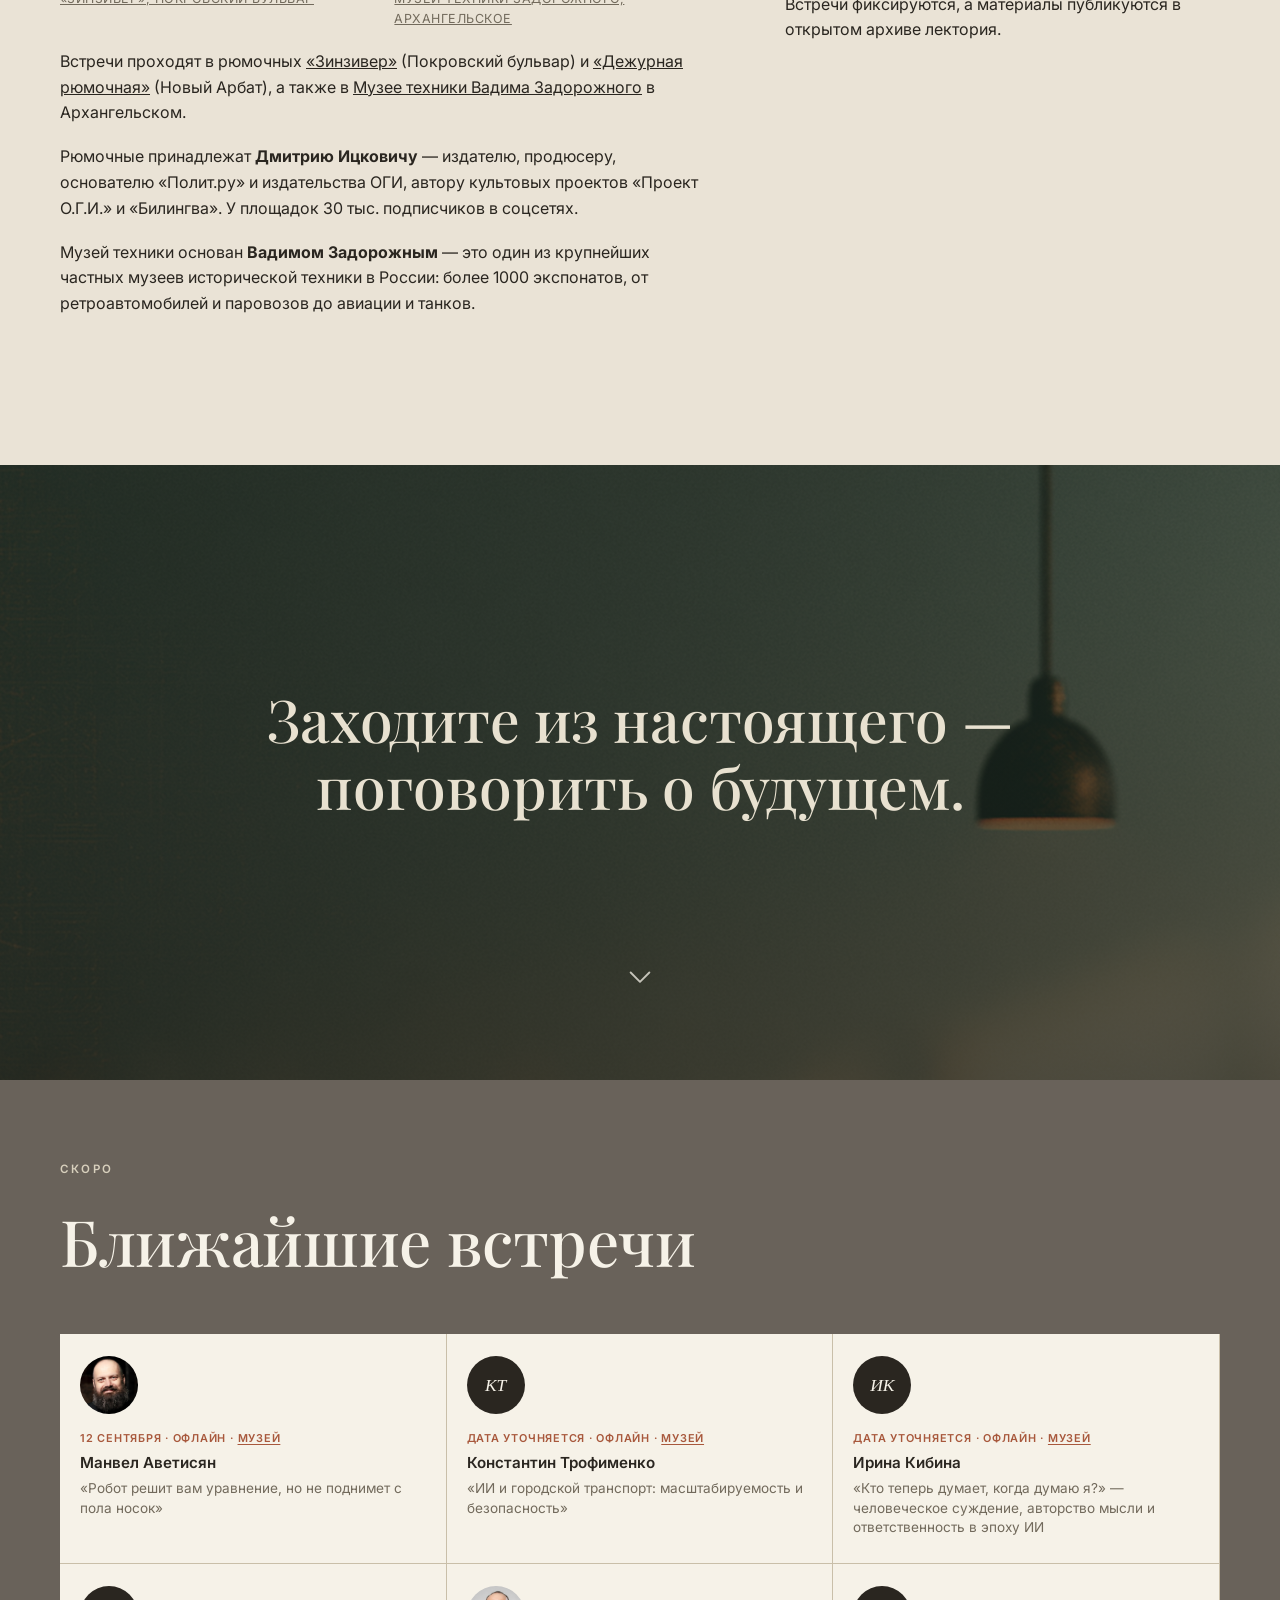
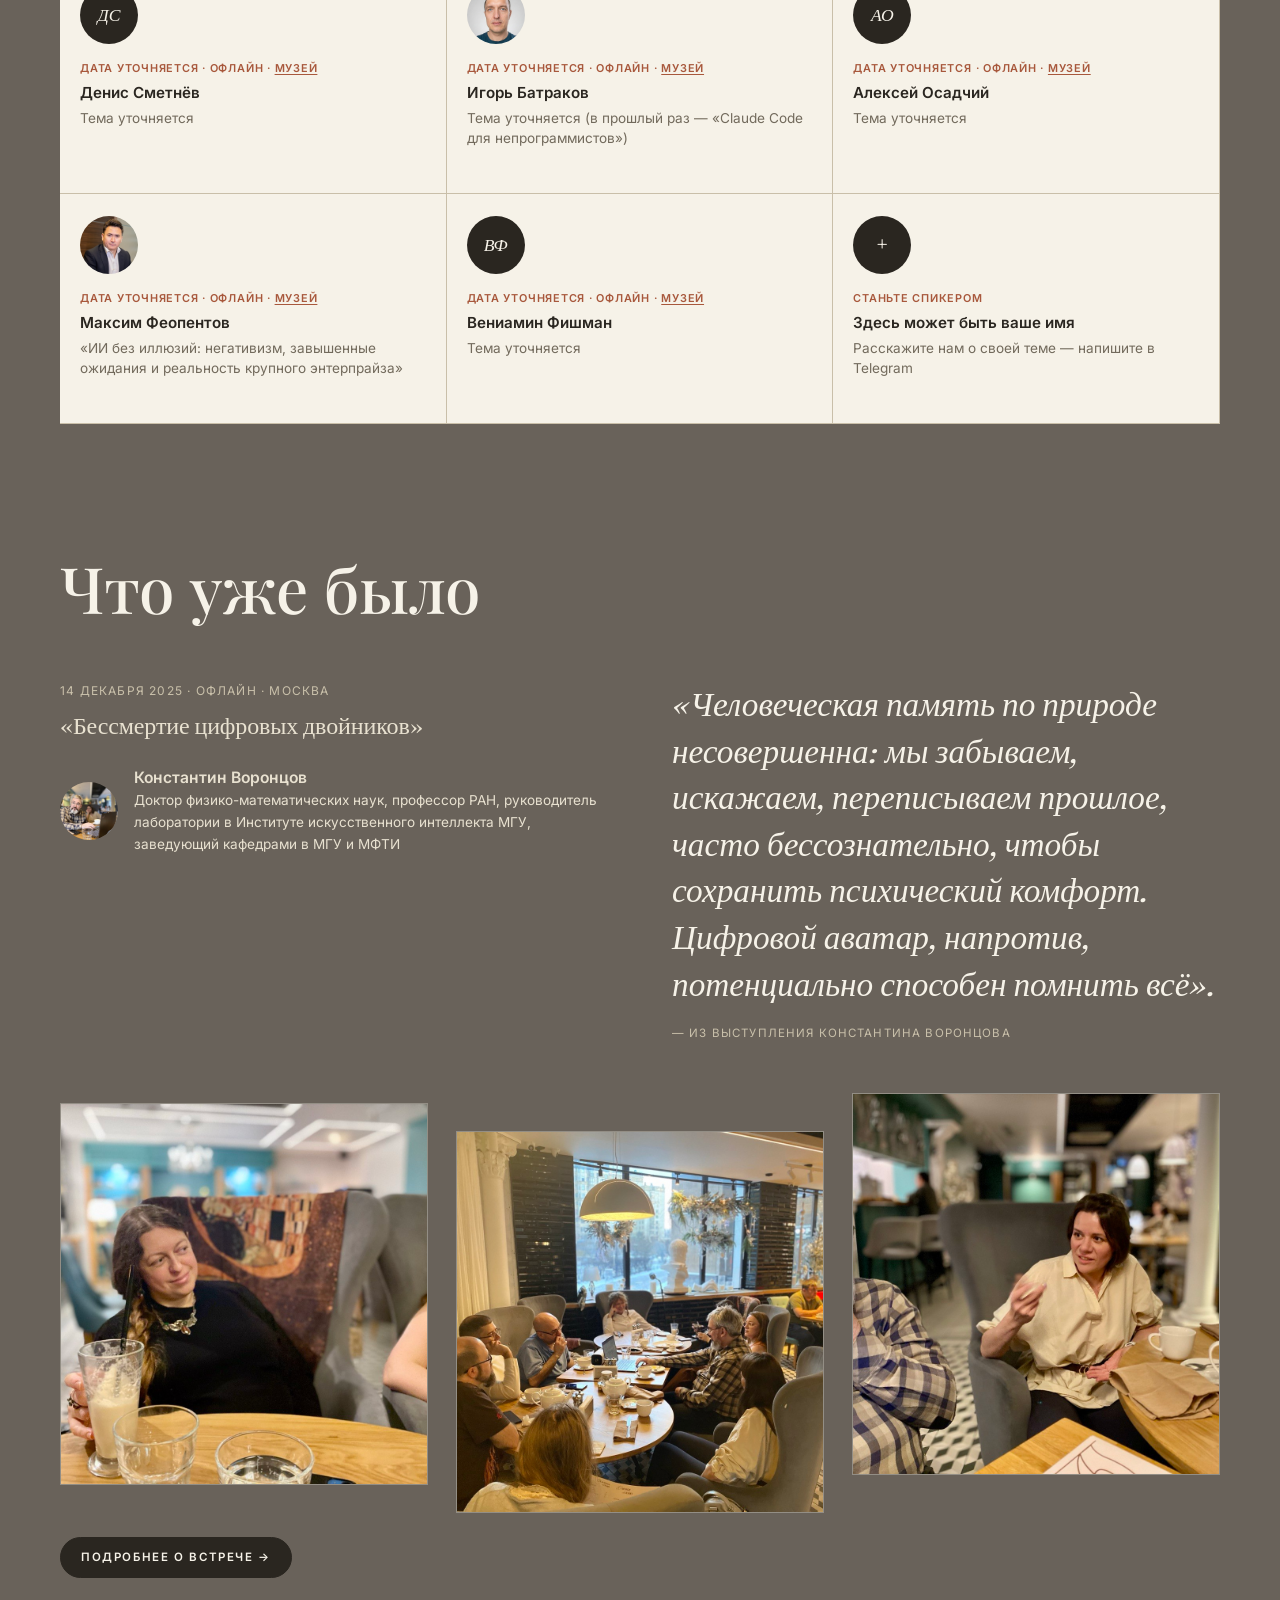
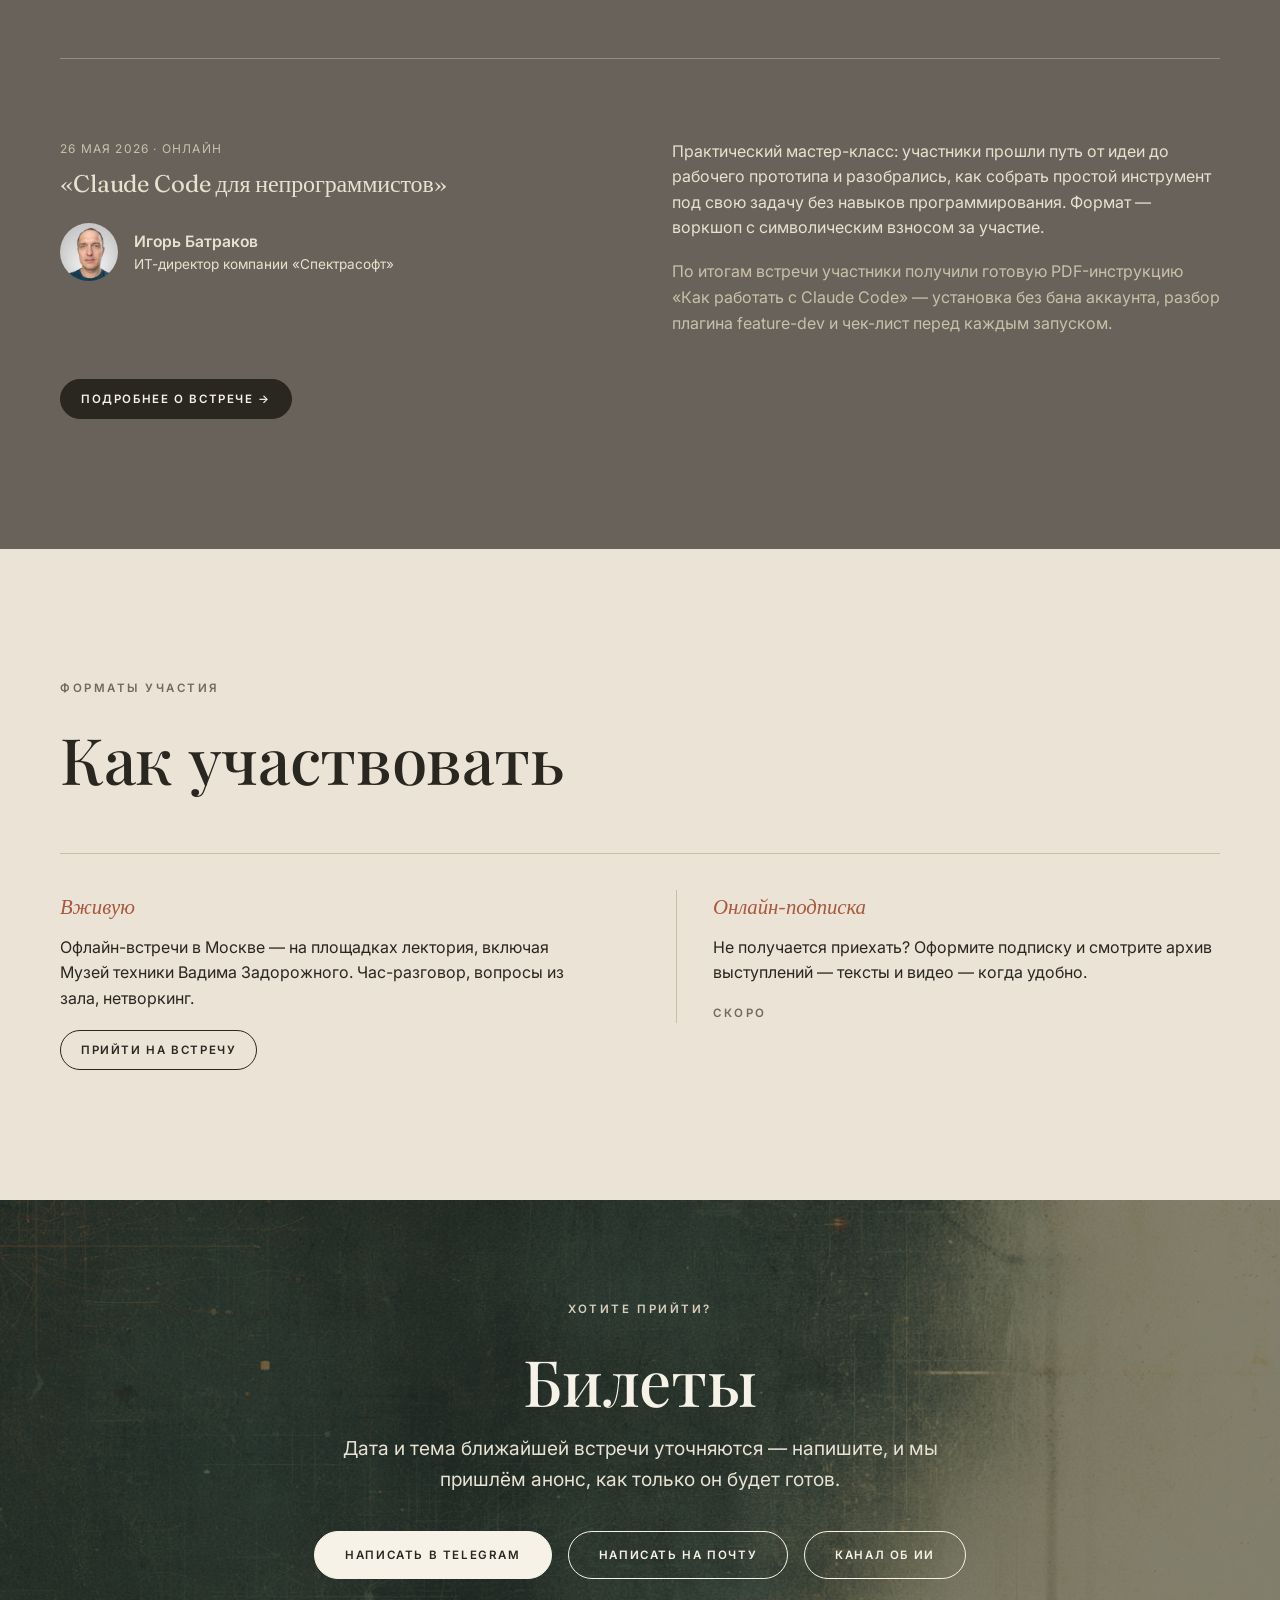
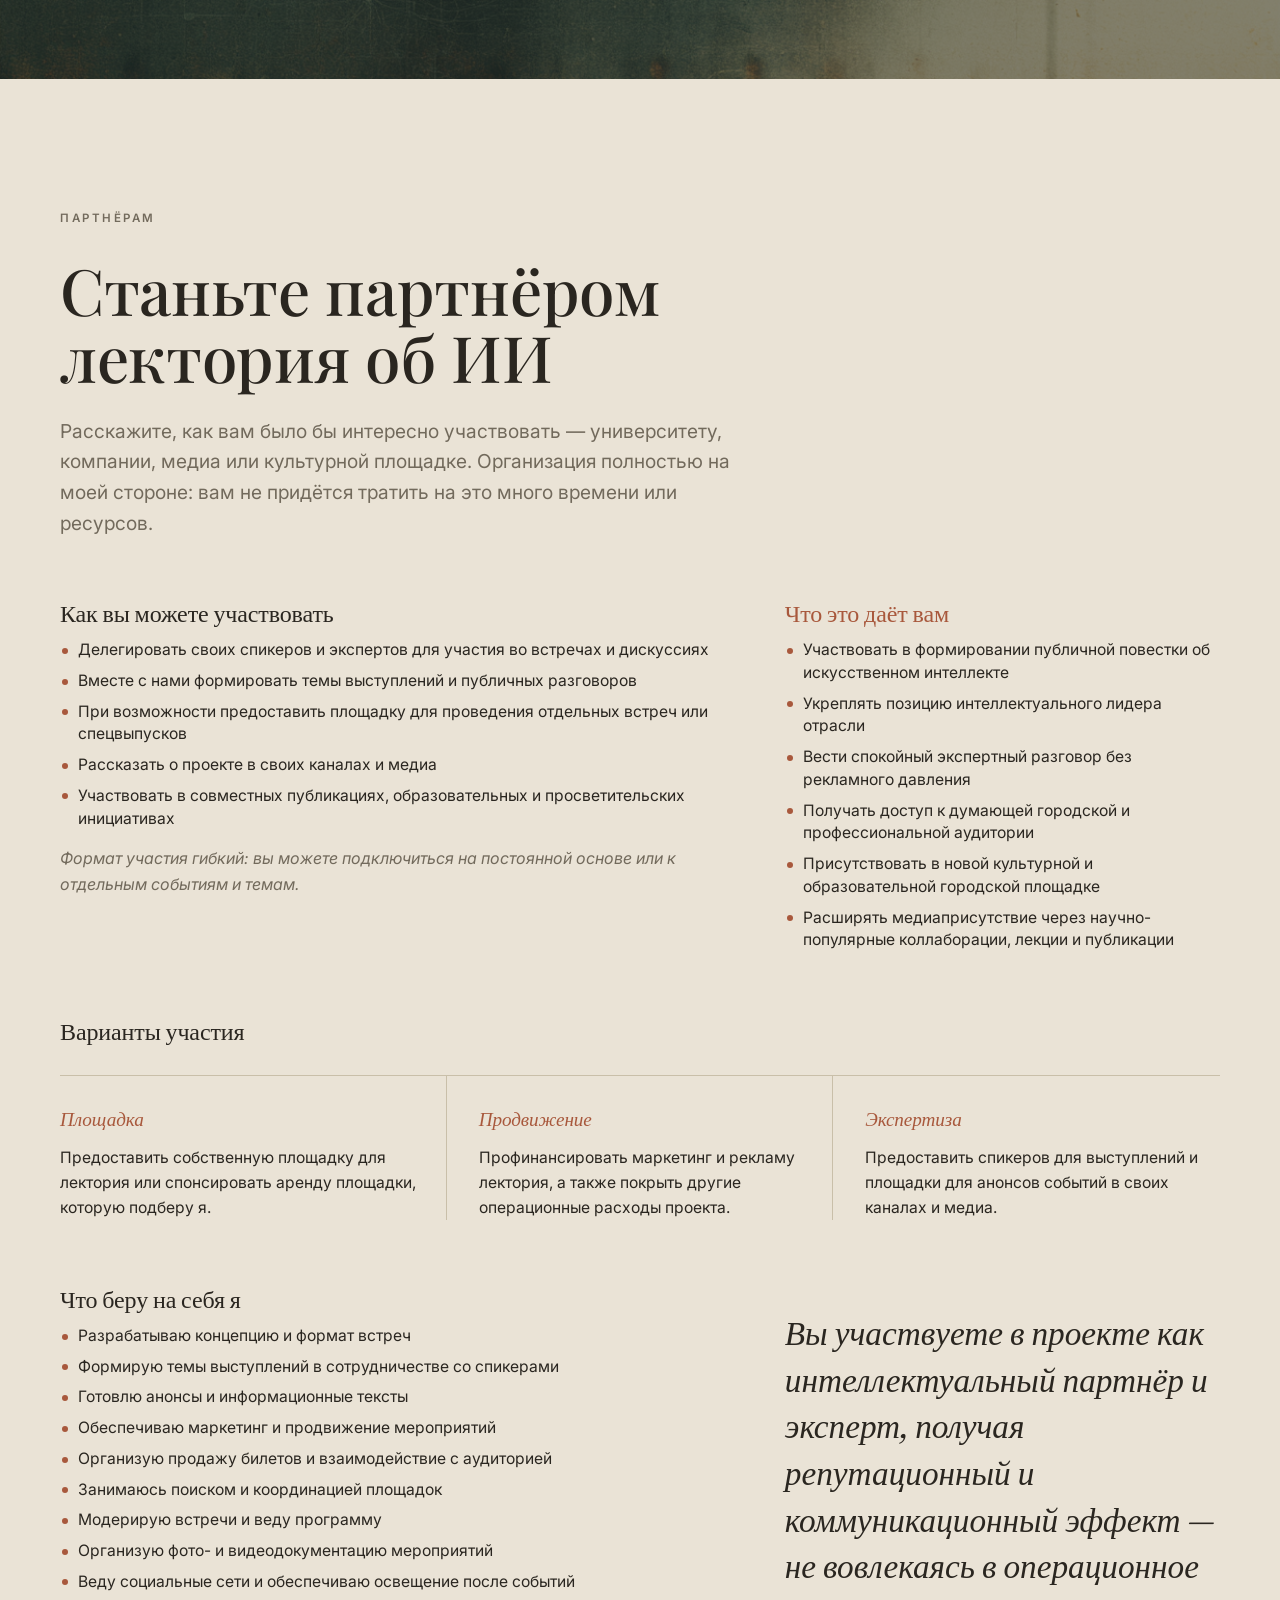
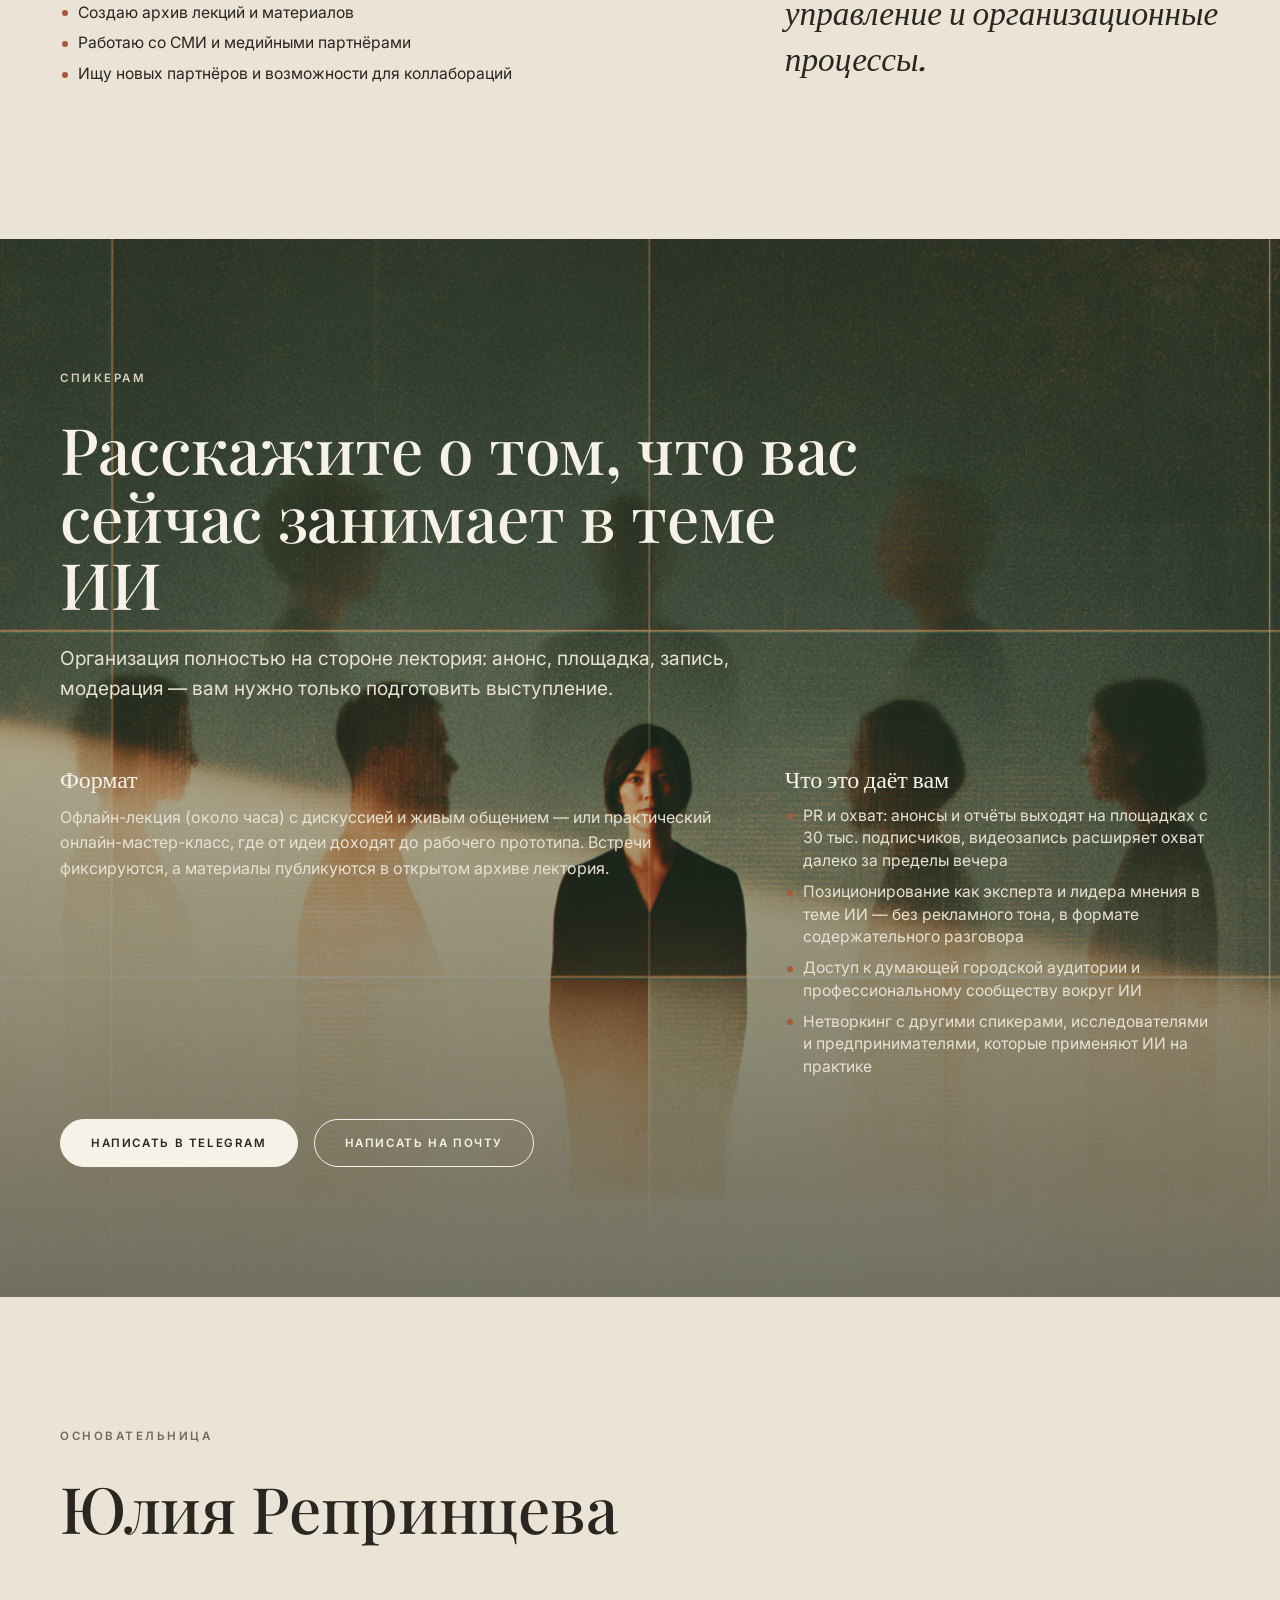
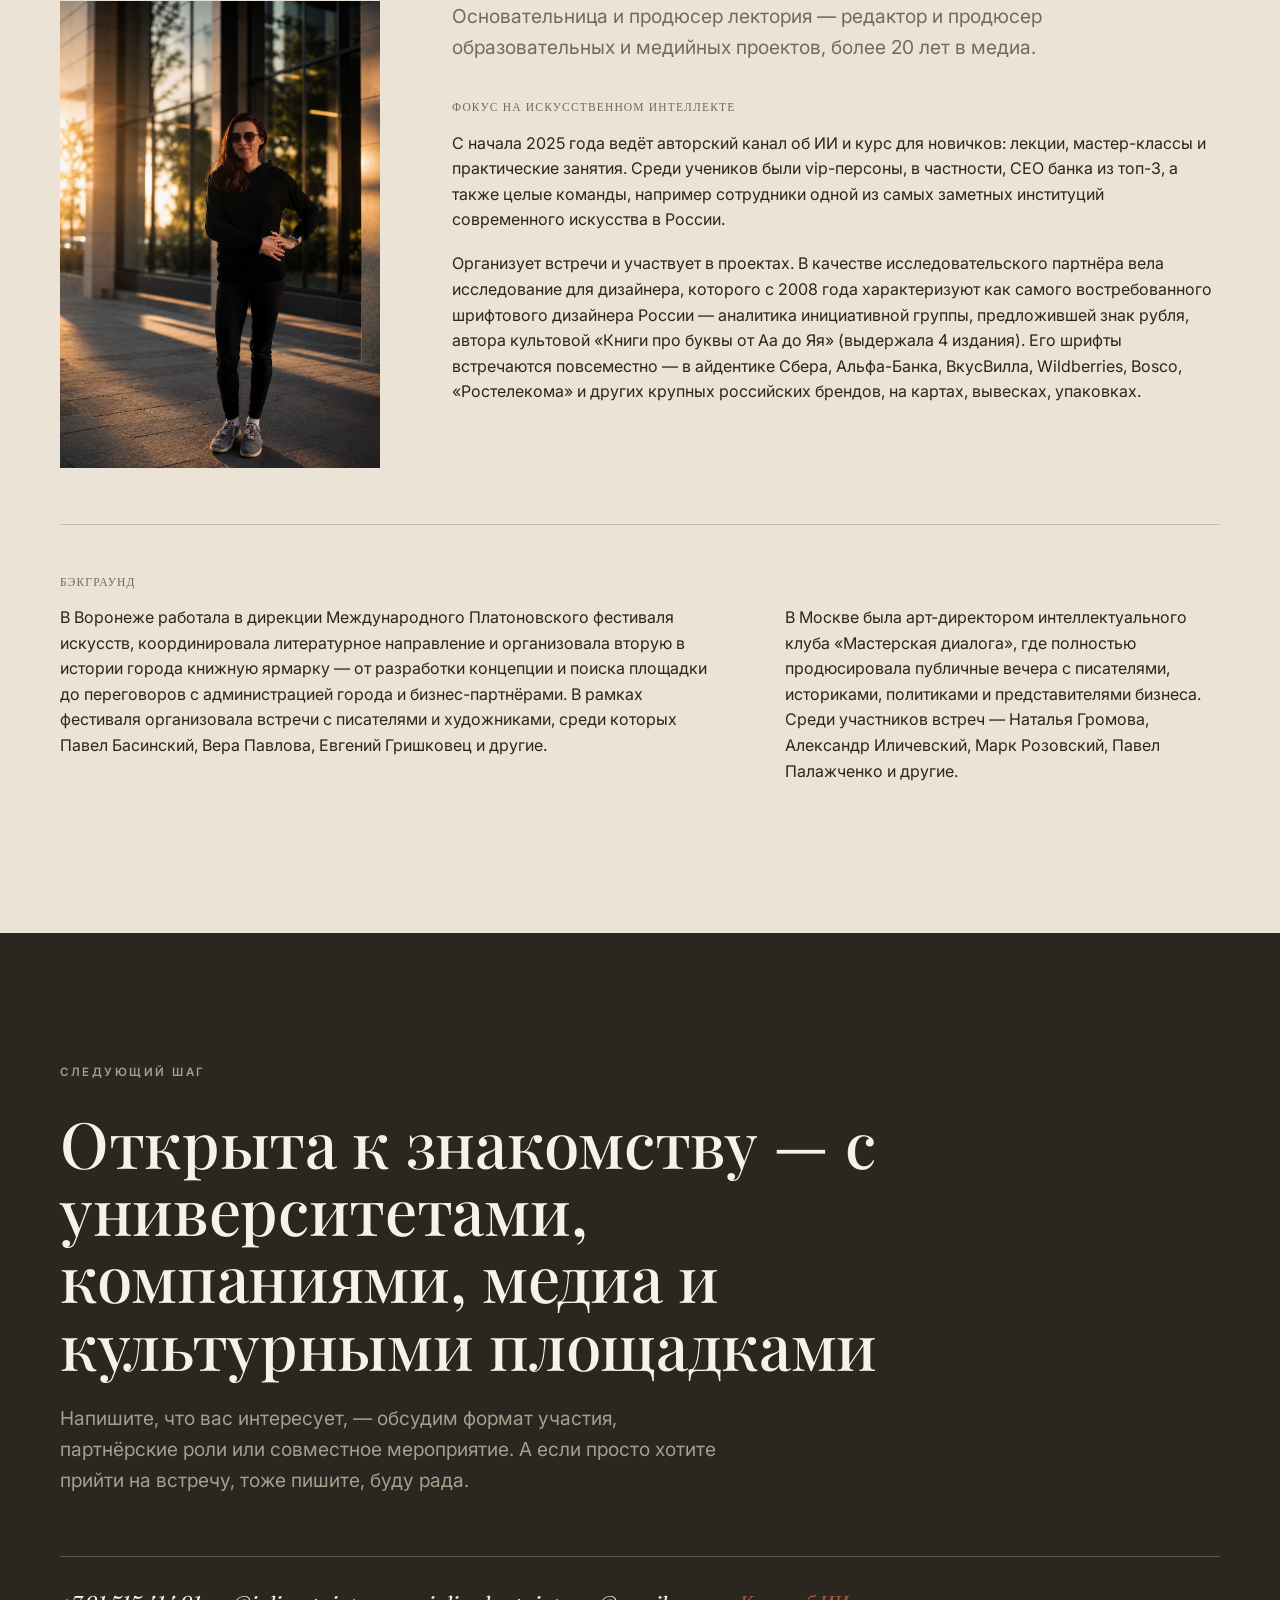
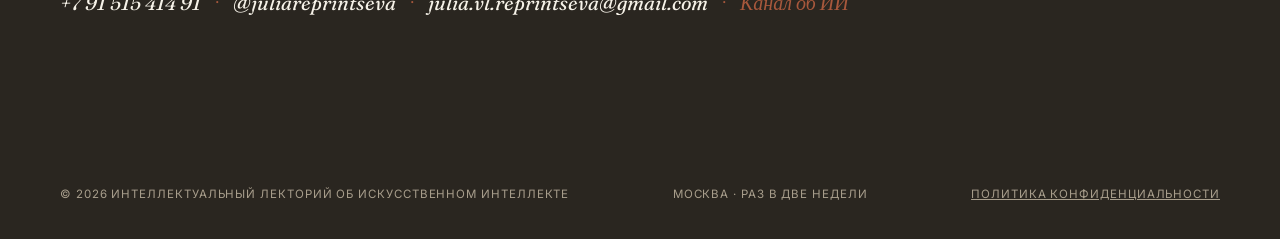
==== commit b153aa62: "Add files via upload" ====
--- a/index.html
+++ b/index.html
@@ -173,7 +173,7 @@
                 <div class="aud-block-label">Боишься, что...</div>
                 <ul class="aud-fears">
                   <li>«Будет слишком узкоспециально, ничего не пойму»</li>
-                  <li>«Приду одна, и не с кем будет поговорить»</li>
+                  <li>«Приду в одиночку, и не с кем будет поговорить»</li>
                   <li>«Это окажется рекламой курсов, а не настоящим разговором»</li>
                 </ul>
               </div>
@@ -199,14 +199,14 @@
                 <ul class="aud-fears">
                   <li>«Отстану от коллег, которые уже освоили ИИ»</li>
                   <li>«Потрачу вечер и не пойму ничего нового»</li>
-                  <li>«Приду одна и там будут только айтишники»</li>
+                  <li>«Приду в одиночку, и там будут только айтишники»</li>
                 </ul>
               </div>
               <div>
                 <div class="aud-block-label">Что получишь</div>
                 <ul class="aud-gets">
                   <li>Понятные примеры из рабочих задач, а не абстрактную теорию</li>
-                  <li>Возможность спросить эксперта напрямую, а не гуглить самой</li>
+                  <li>Возможность спросить эксперта напрямую, а не гуглить самостоятельно</li>
                   <li>Компанию таких же людей не из IT</li>
                 </ul>
               </div>
--- a/assets/css/style.v3.css
+++ b/assets/css/style.v3.css
@@ -468,3 +468,71 @@
   .venue-photo-pair{grid-template-columns:1fr;}
   .dark-note{padding:28px 24px;}
 }
+
+/* Audience persona carousel (single card, pager) — "Кому подойдёт" section */
+.aud-carousel{max-width:820px;margin:0 auto;}
+
+.aud-viewport{
+  background:var(--cream);border:1px solid var(--line);
+  padding:48px 48px 40px;min-height:460px;
+}
+
+.aud-num{font-size:.72rem;color:var(--accent);font-weight:700;letter-spacing:.08em;display:block;margin-bottom:14px;}
+.aud-role{font-family:var(--display);font-size:1.5rem;font-weight:700;margin:0 0 8px;line-height:1.2;}
+.aud-who{font-size:.88rem;color:var(--muted);line-height:1.4;margin:0 0 22px;}
+.aud-viewport .pull{font-size:clamp(1.15rem,2vw,1.4rem);margin:0 0 30px;}
+
+.aud-cols{display:grid;grid-template-columns:1fr 1fr;gap:36px;}
+.aud-block-label{font-size:.7rem;text-transform:uppercase;letter-spacing:.08em;color:var(--accent);font-weight:700;margin:0 0 10px;}
+.aud-fears,.aud-gets{list-style:none;margin:0;padding:0;}
+.aud-fears li,.aud-gets li{padding:9px 0 9px 24px;position:relative;border-bottom:1px solid var(--line);font-size:.9rem;line-height:1.5;}
+.aud-fears li:last-child,.aud-gets li:last-child{border-bottom:none;}
+.aud-fears li::before{content:"–";position:absolute;left:2px;color:var(--muted);}
+.aud-gets li::before{content:"✓";position:absolute;left:0;color:var(--accent);}
+
+/* Nav: arrows + dots */
+.aud-nav{display:flex;align-items:center;justify-content:center;gap:22px;margin-top:28px;}
+.aud-arrow{
+  width:40px;height:40px;border-radius:50%;border:1px solid rgba(255,255,255,.3);
+  background:transparent;color:var(--cream);font-size:1.05rem;cursor:pointer;
+  display:flex;align-items:center;justify-content:center;transition:background .15s,border-color .15s;flex:none;
+}
+.aud-arrow:hover{background:rgba(255,255,255,.12);border-color:rgba(255,255,255,.6);}
+.aud-dots{display:flex;gap:9px;}
+.aud-dot{width:8px;height:8px;border-radius:50%;border:none;background:rgba(255,255,255,.3);cursor:pointer;padding:0;transition:background .15s,transform .15s;}
+.aud-dot.is-active{background:var(--accent);transform:scale(1.3);}
+
+@media (max-width:640px){
+  .aud-viewport{padding:32px 24px 28px;min-height:0;}
+  .aud-cols{grid-template-columns:1fr;gap:24px;}
+}
+
+/* Nav has 8 items (added "Аудитория") — tighten the gap to keep breathing room
+   before the CTA button on wide screens */
+.nav-links{gap:28px;}
+
+/* 8 nav items no longer fit in one row between the 900px mobile-menu breakpoint
+   and ~1250px — raise the breakpoint to 1300px so the burger menu covers that range */
+@media (min-width:901px) and (max-width:1300px){
+  .nav-links{
+    position:fixed;top:78px;left:0;right:0;bottom:0;background:var(--bg);
+    flex-direction:column;padding:36px 40px;gap:26px;font-size:1rem;
+    transform:translateY(-110%);opacity:0;transition:.2s ease;pointer-events:none;
+    z-index:40;
+  }
+  .nav-links.open{transform:translateY(0);opacity:1;pointer-events:auto;}
+  .burger{display:block;}
+  .nav-actions .btn-outline{display:none;}
+}
+
+/* The card sits on a light background regardless of the dark section behind it —
+   must win over the "Guaranteed contrast on dark sections" block above */
+.aud-viewport h3,
+.aud-viewport p,
+.aud-viewport li,
+.aud-viewport .pull{
+  color:var(--ink) !important;
+}
+.aud-viewport .aud-who{color:var(--muted) !important;}
+.aud-viewport .aud-num,
+.aud-viewport .aud-block-label{color:var(--accent) !important;}
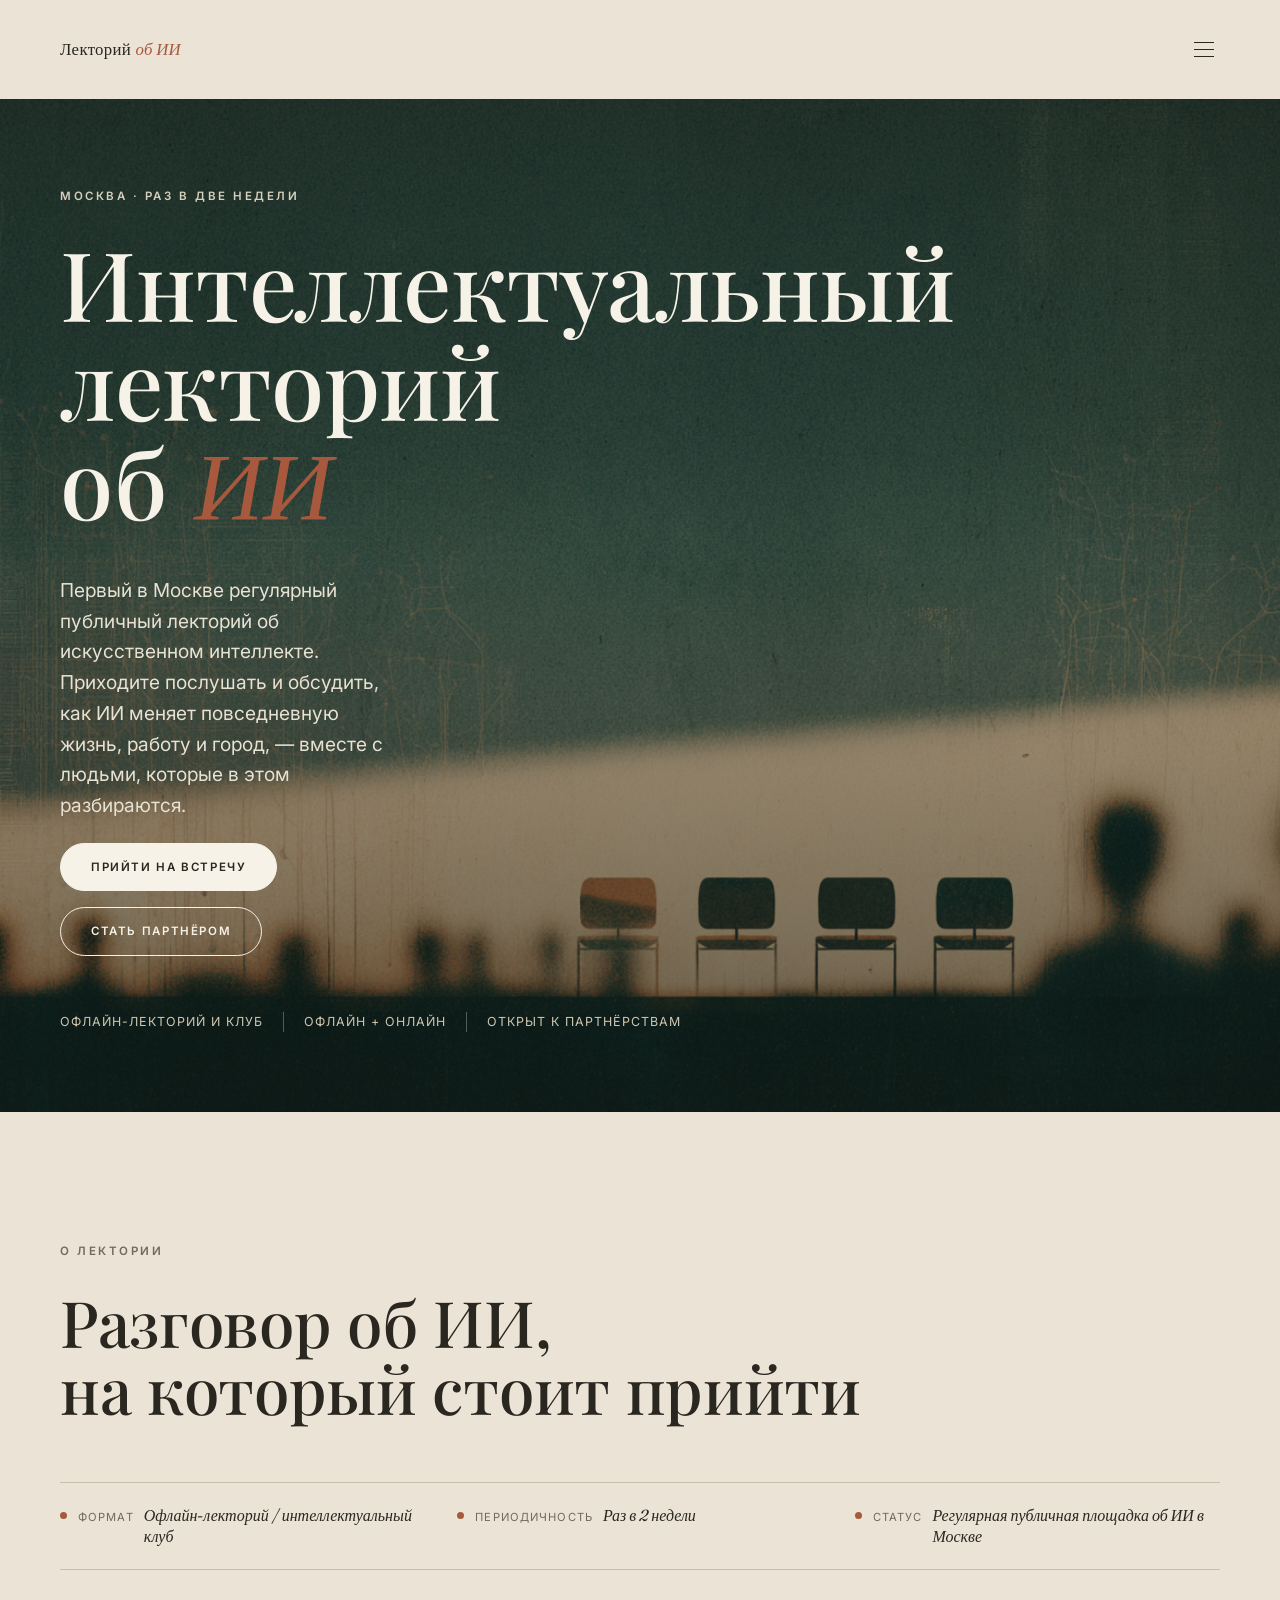
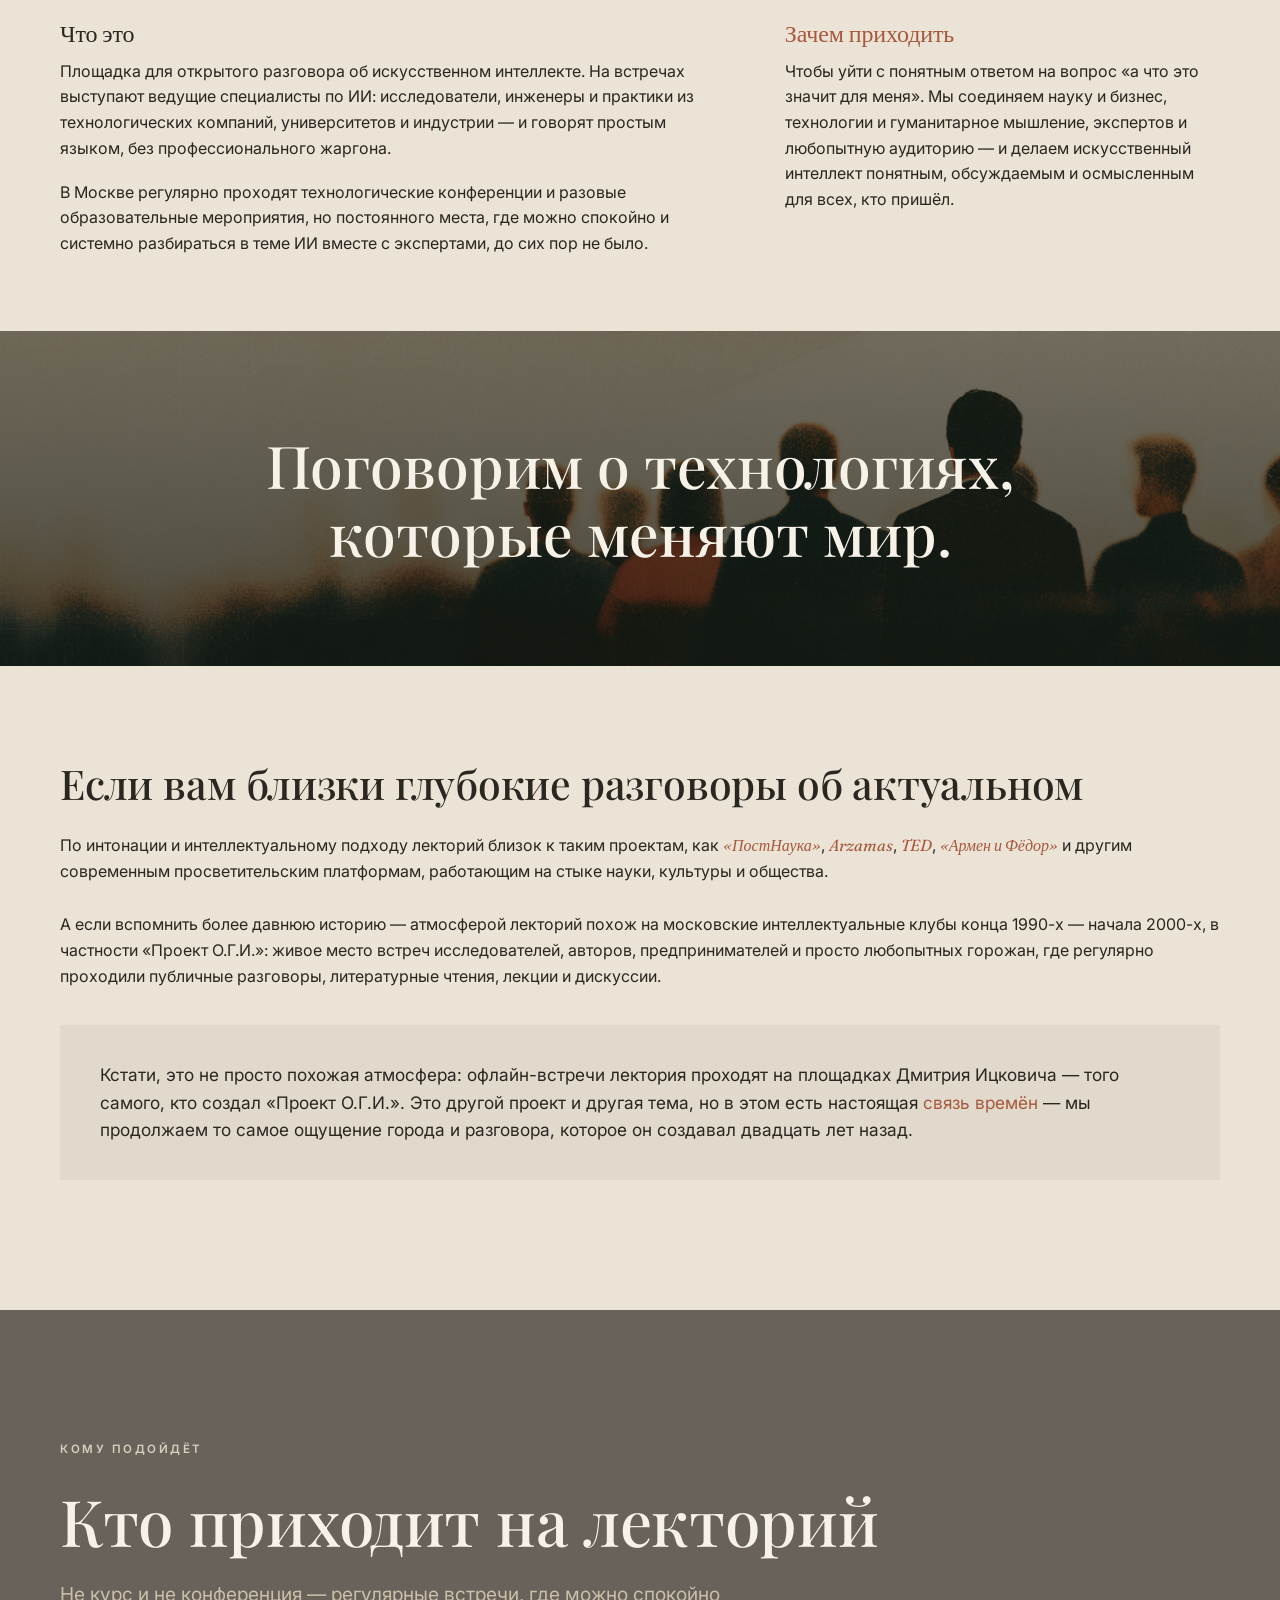
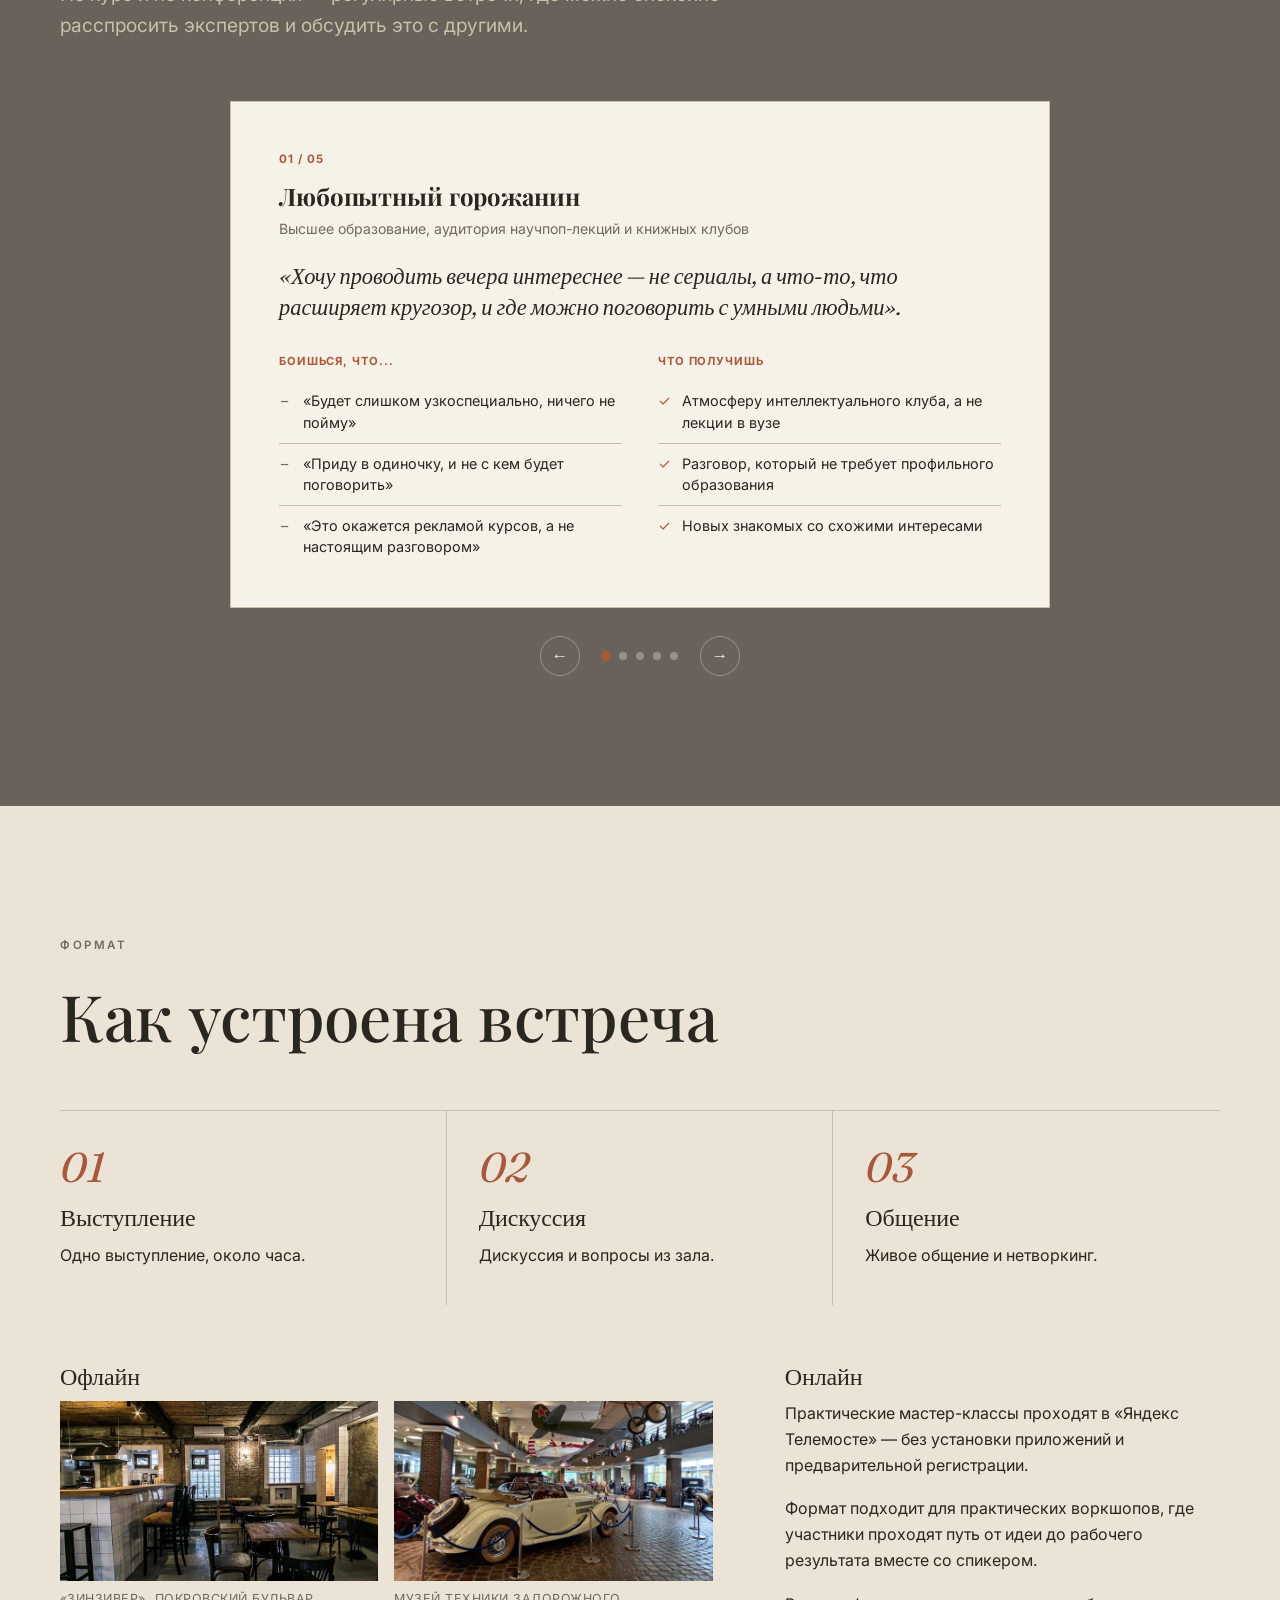
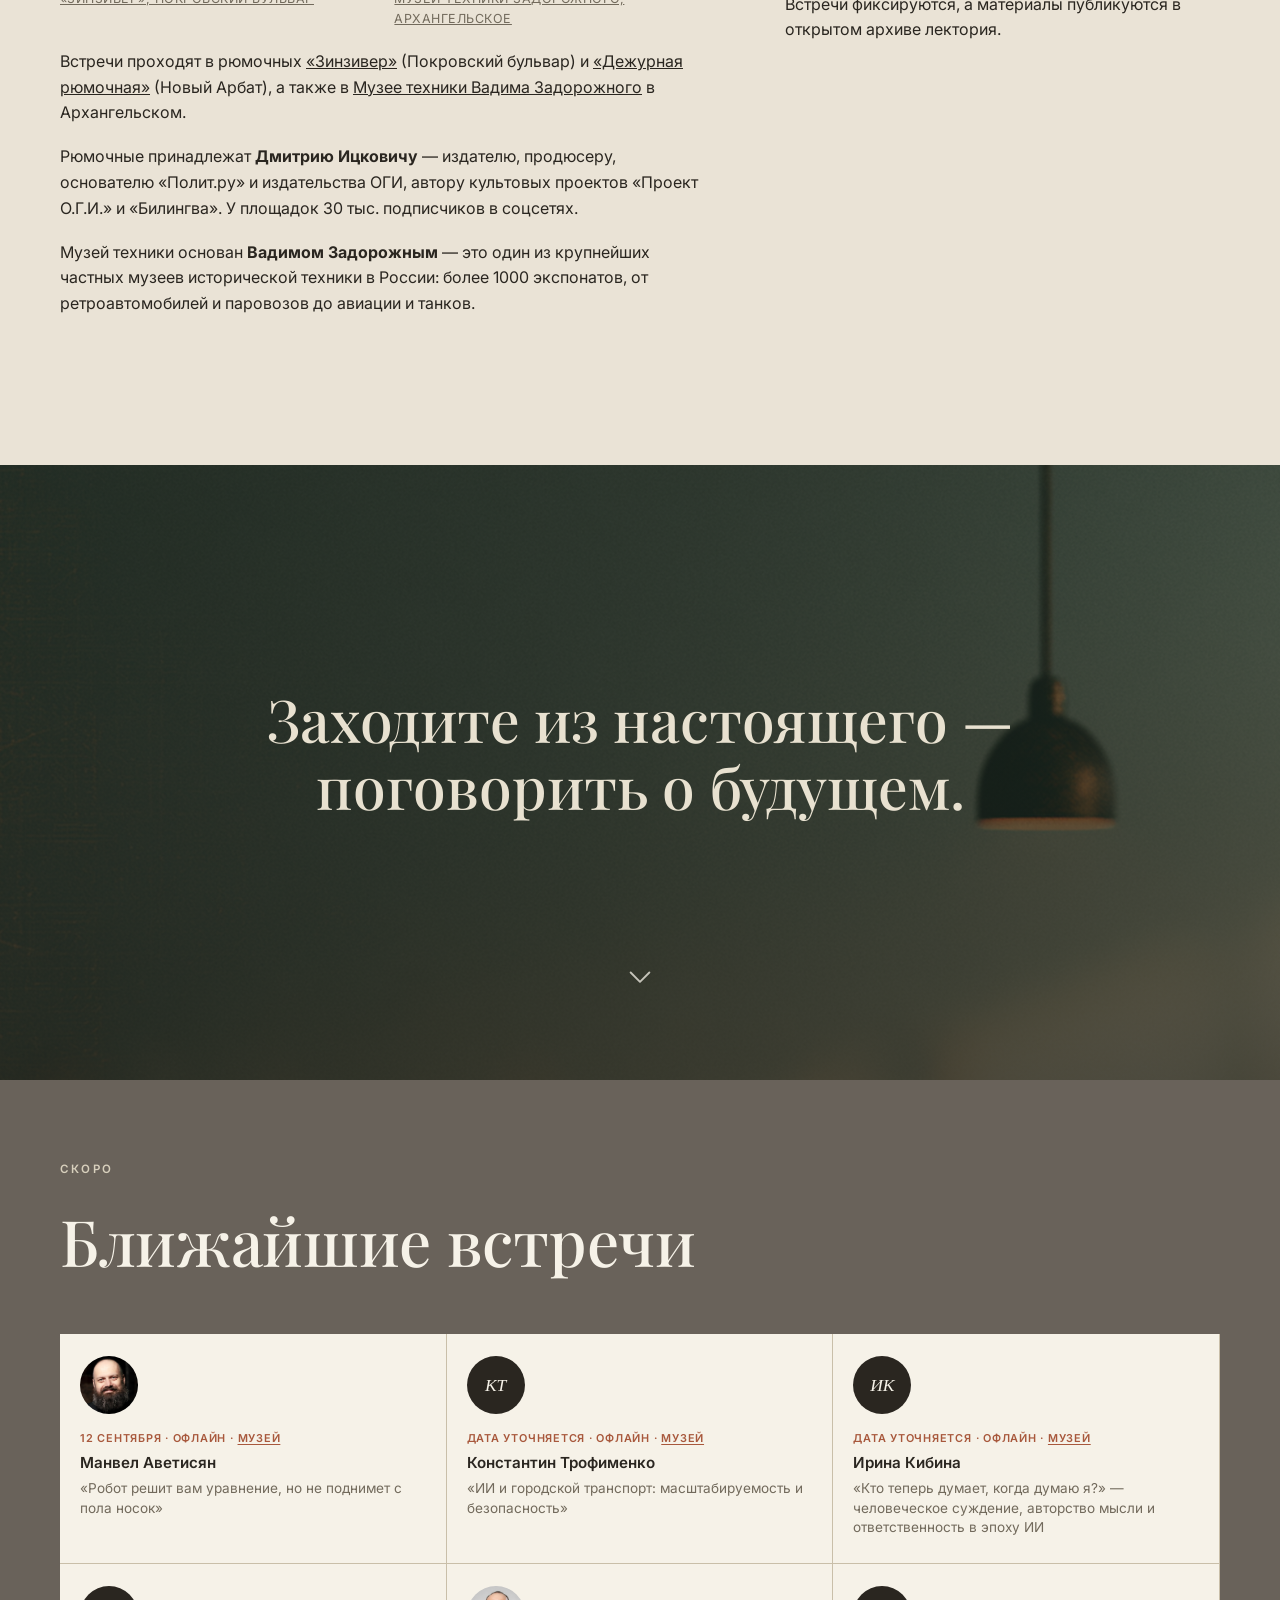
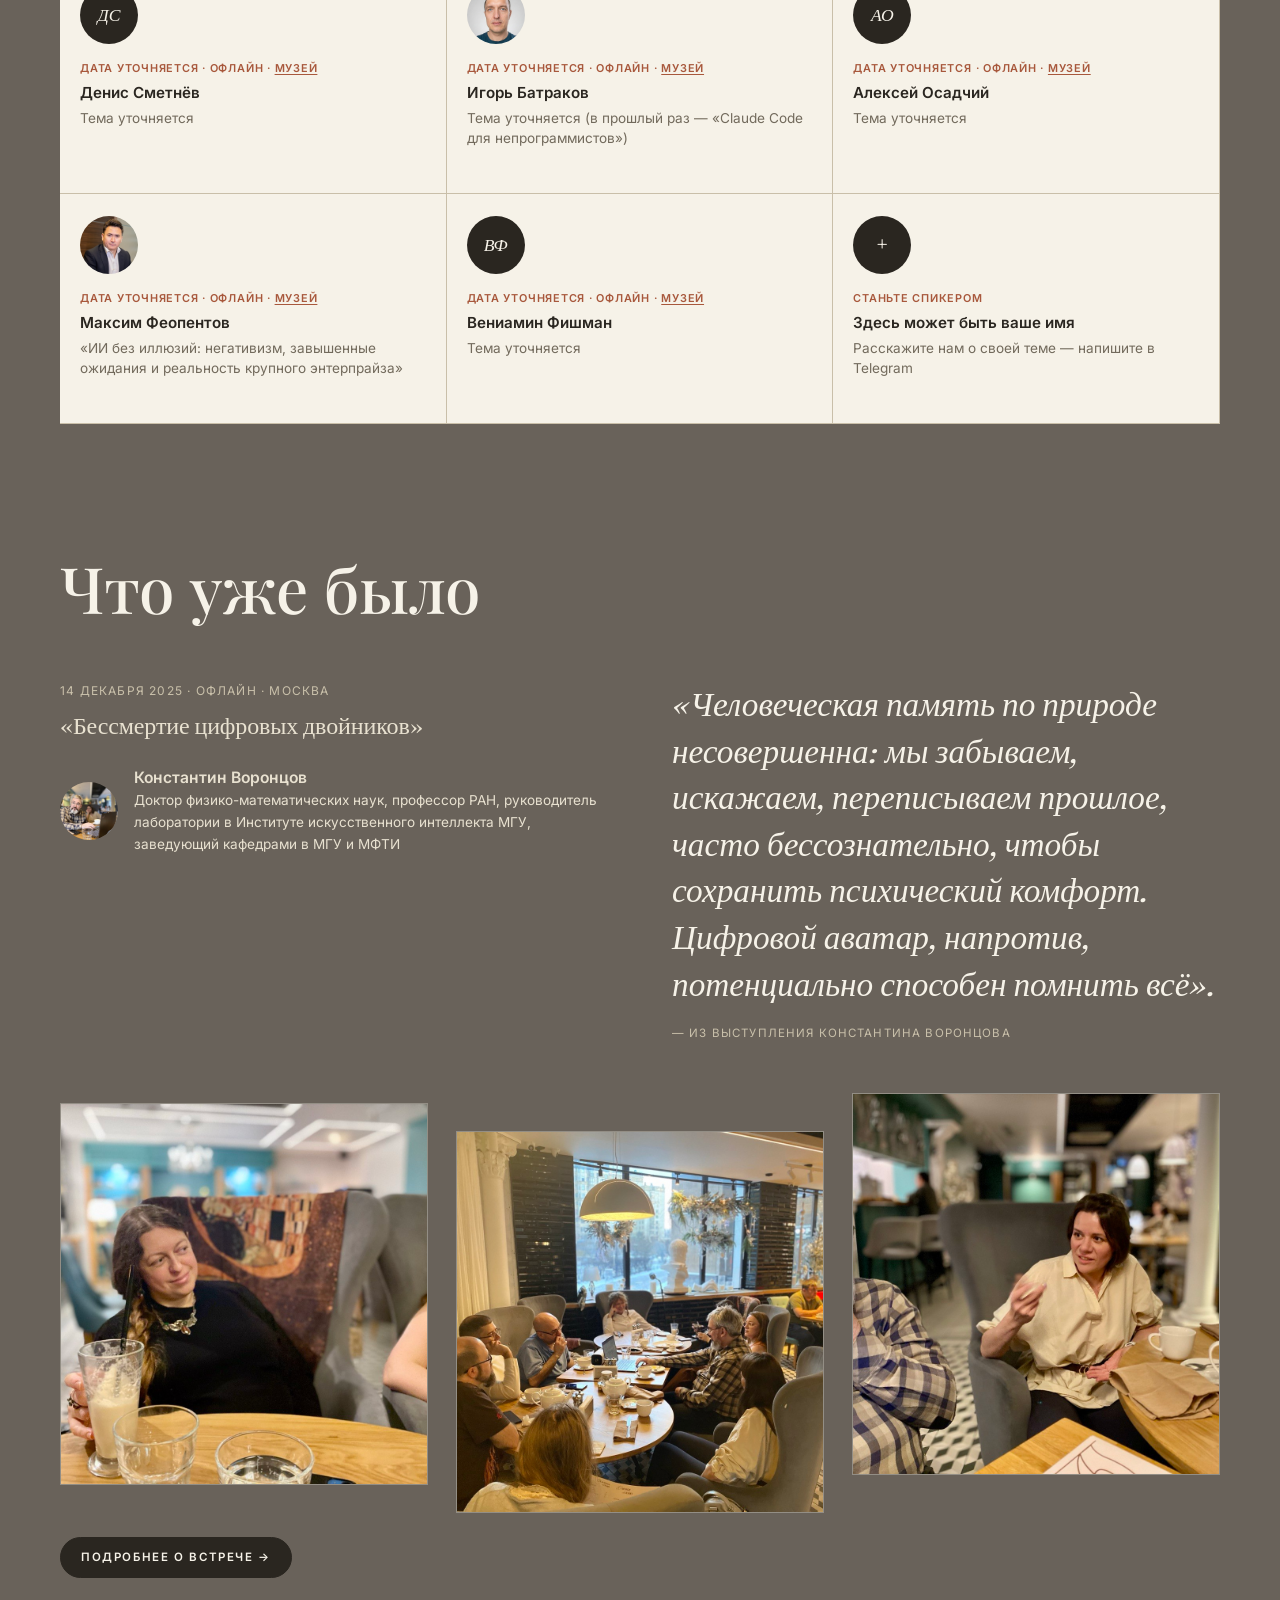
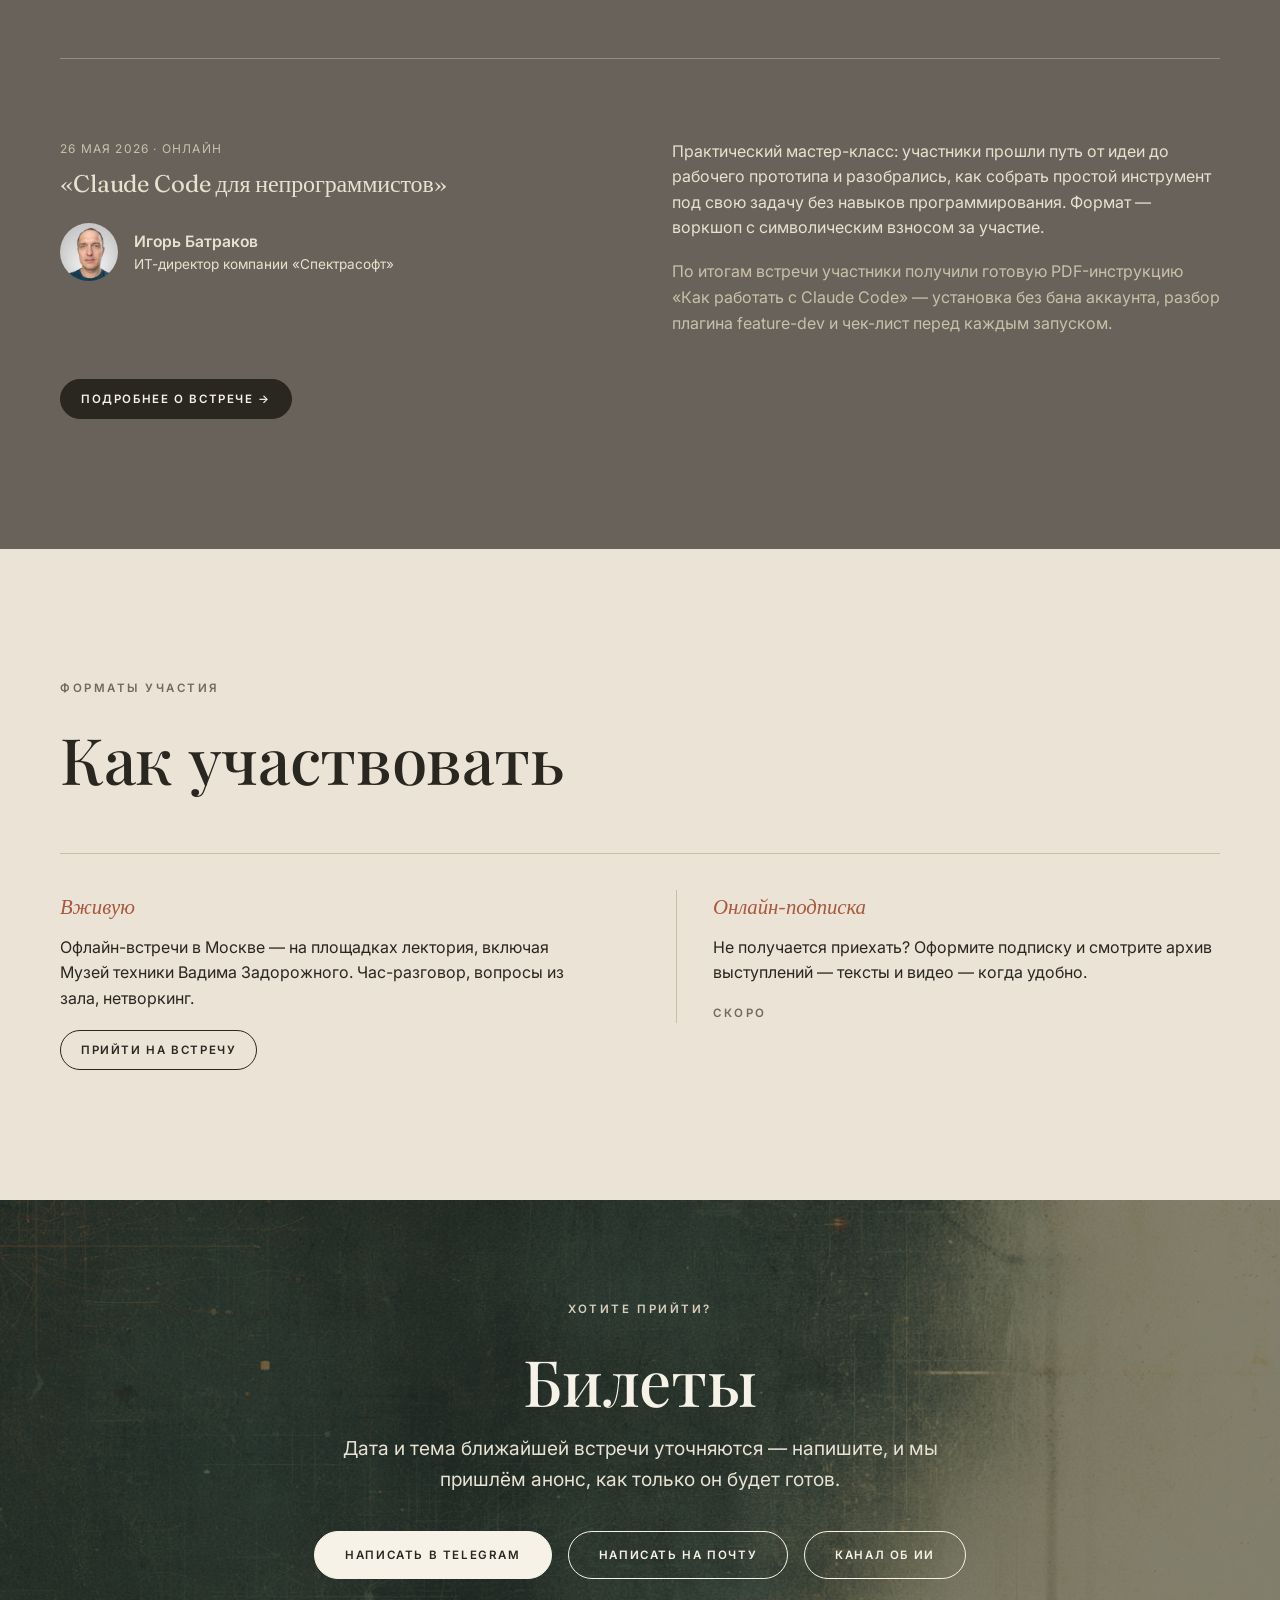
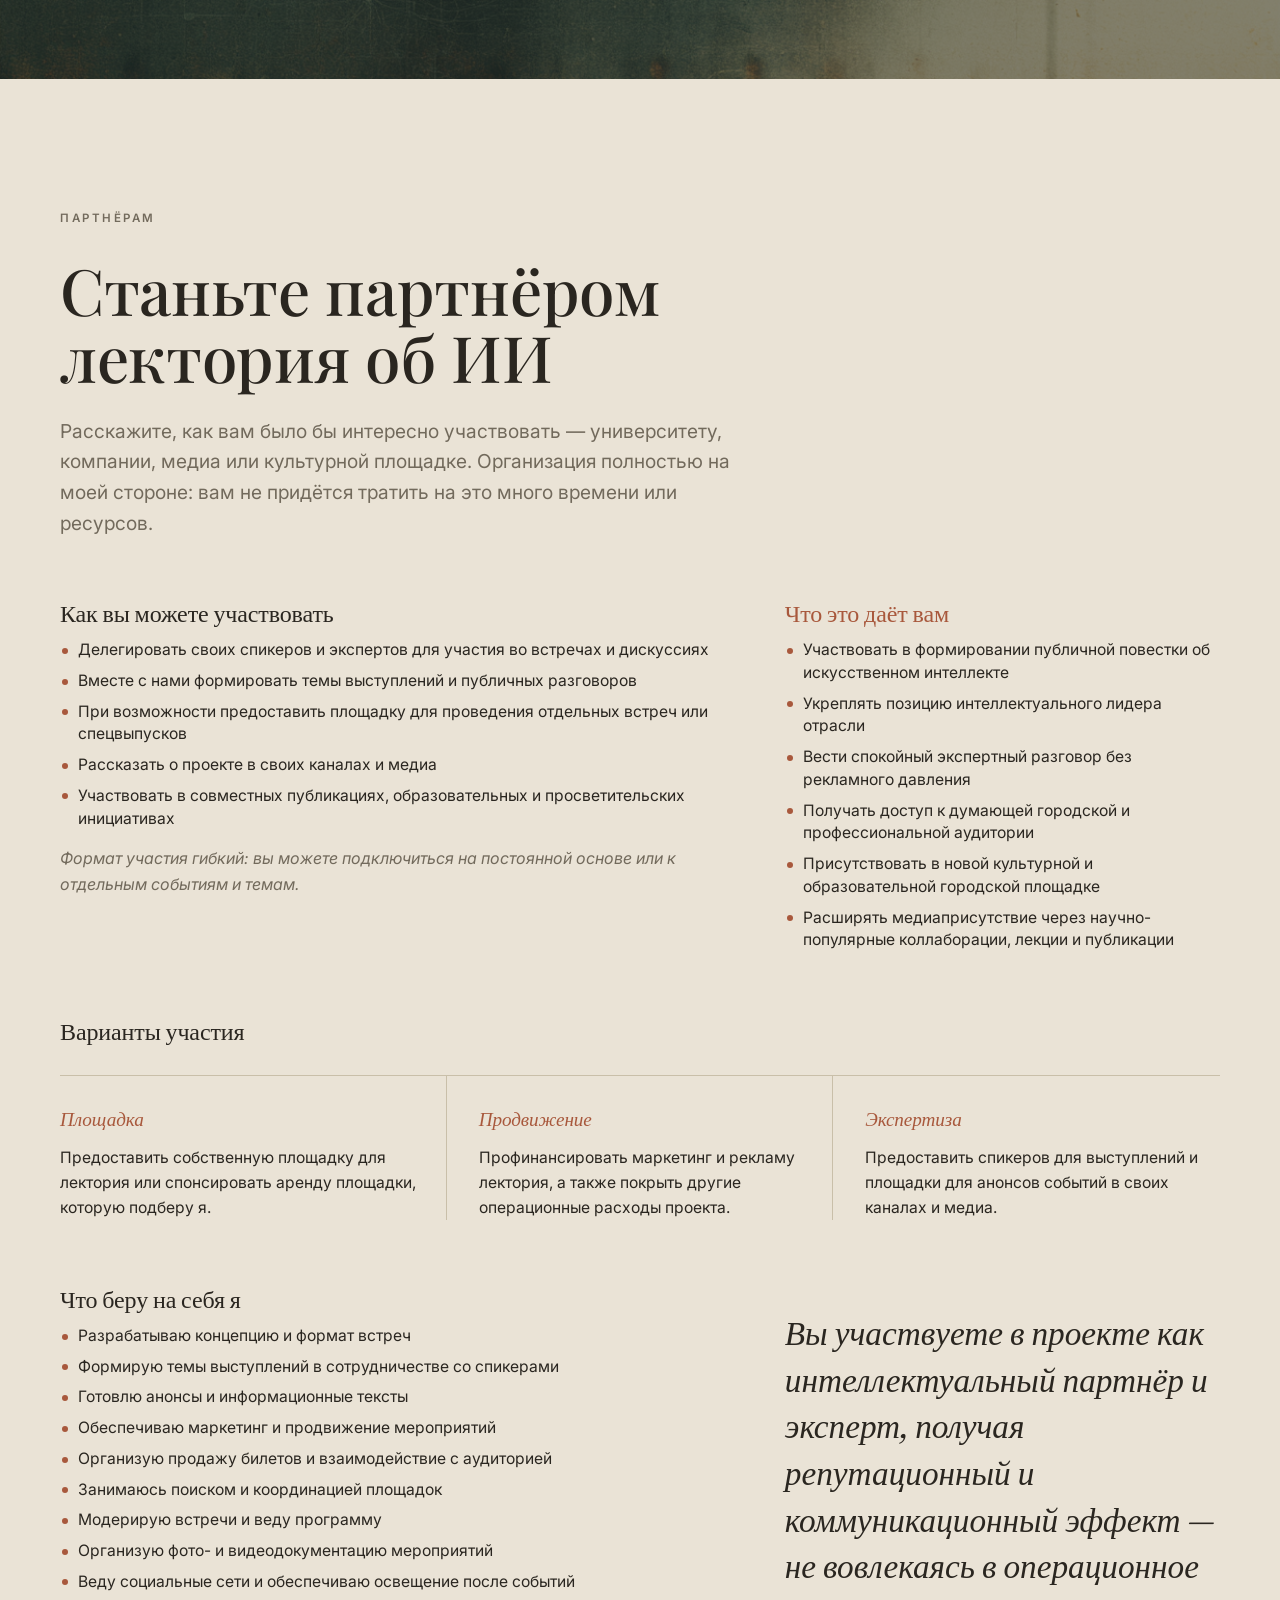
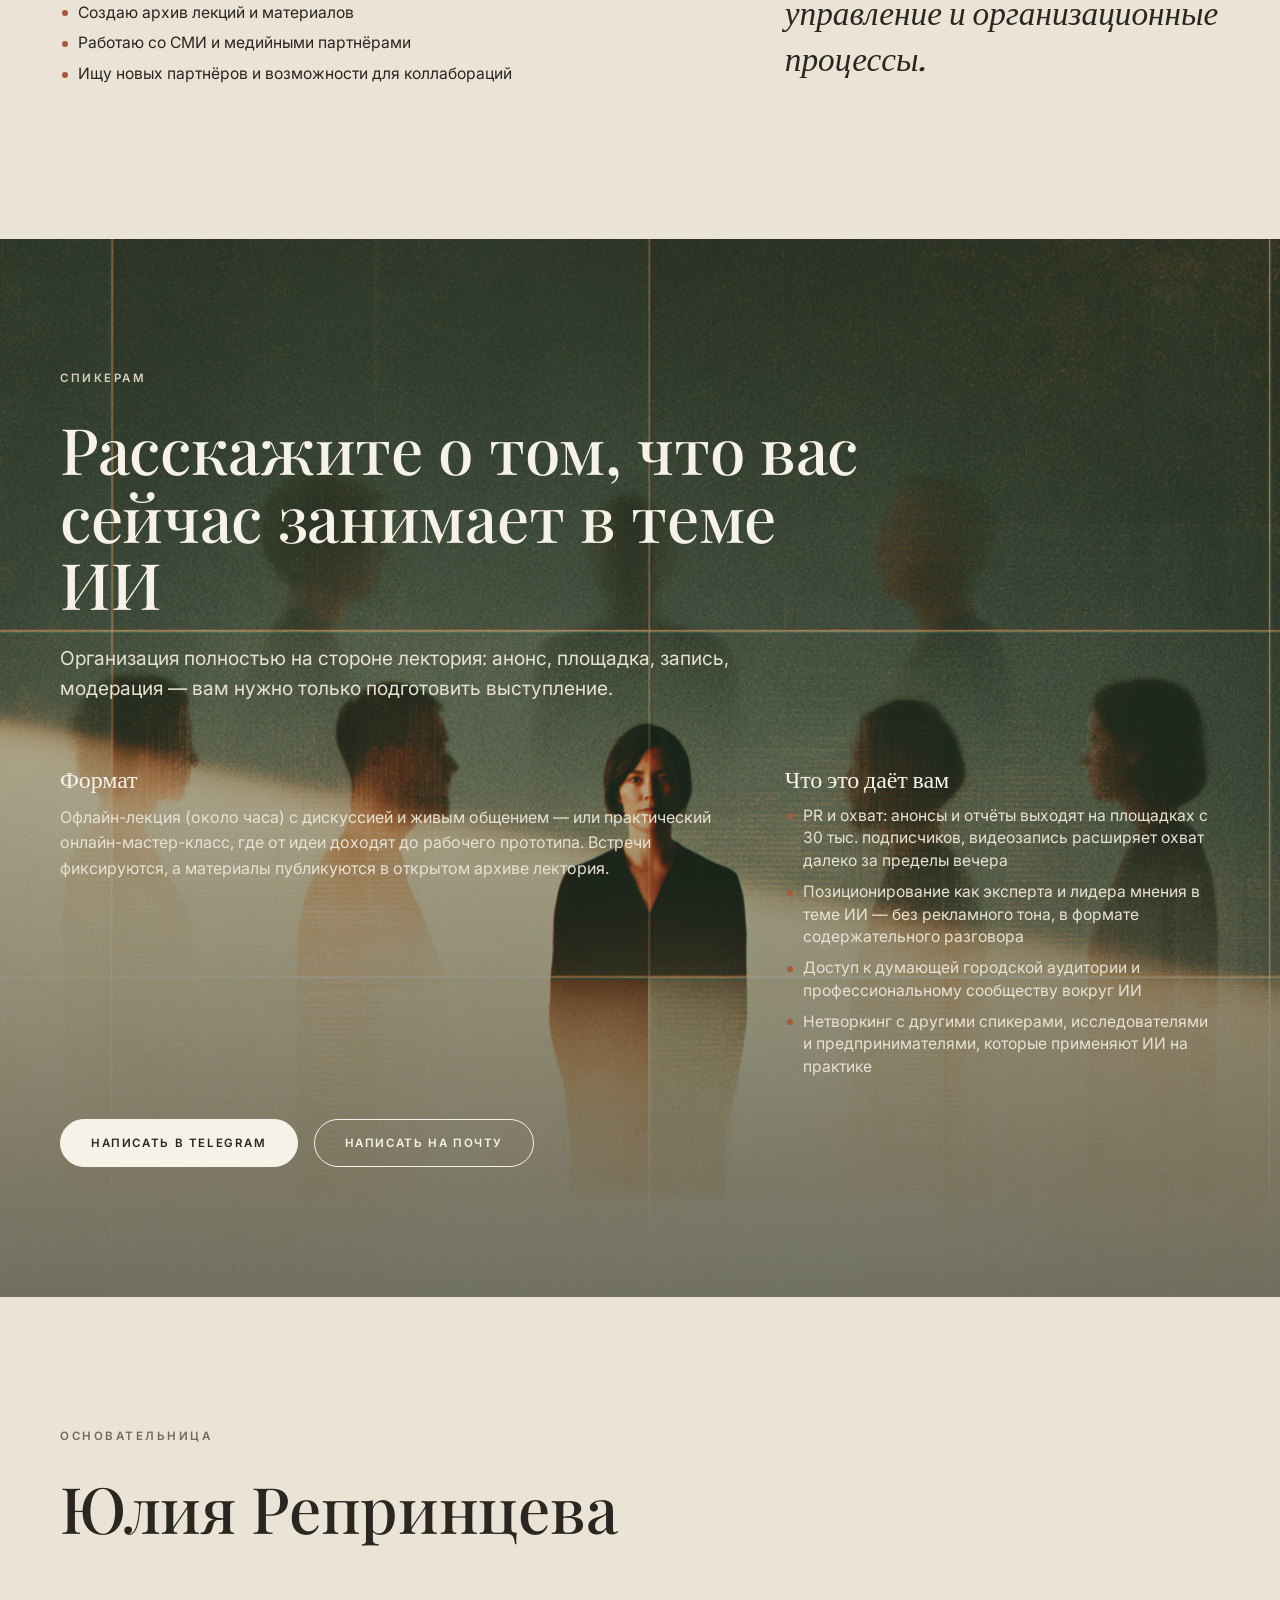
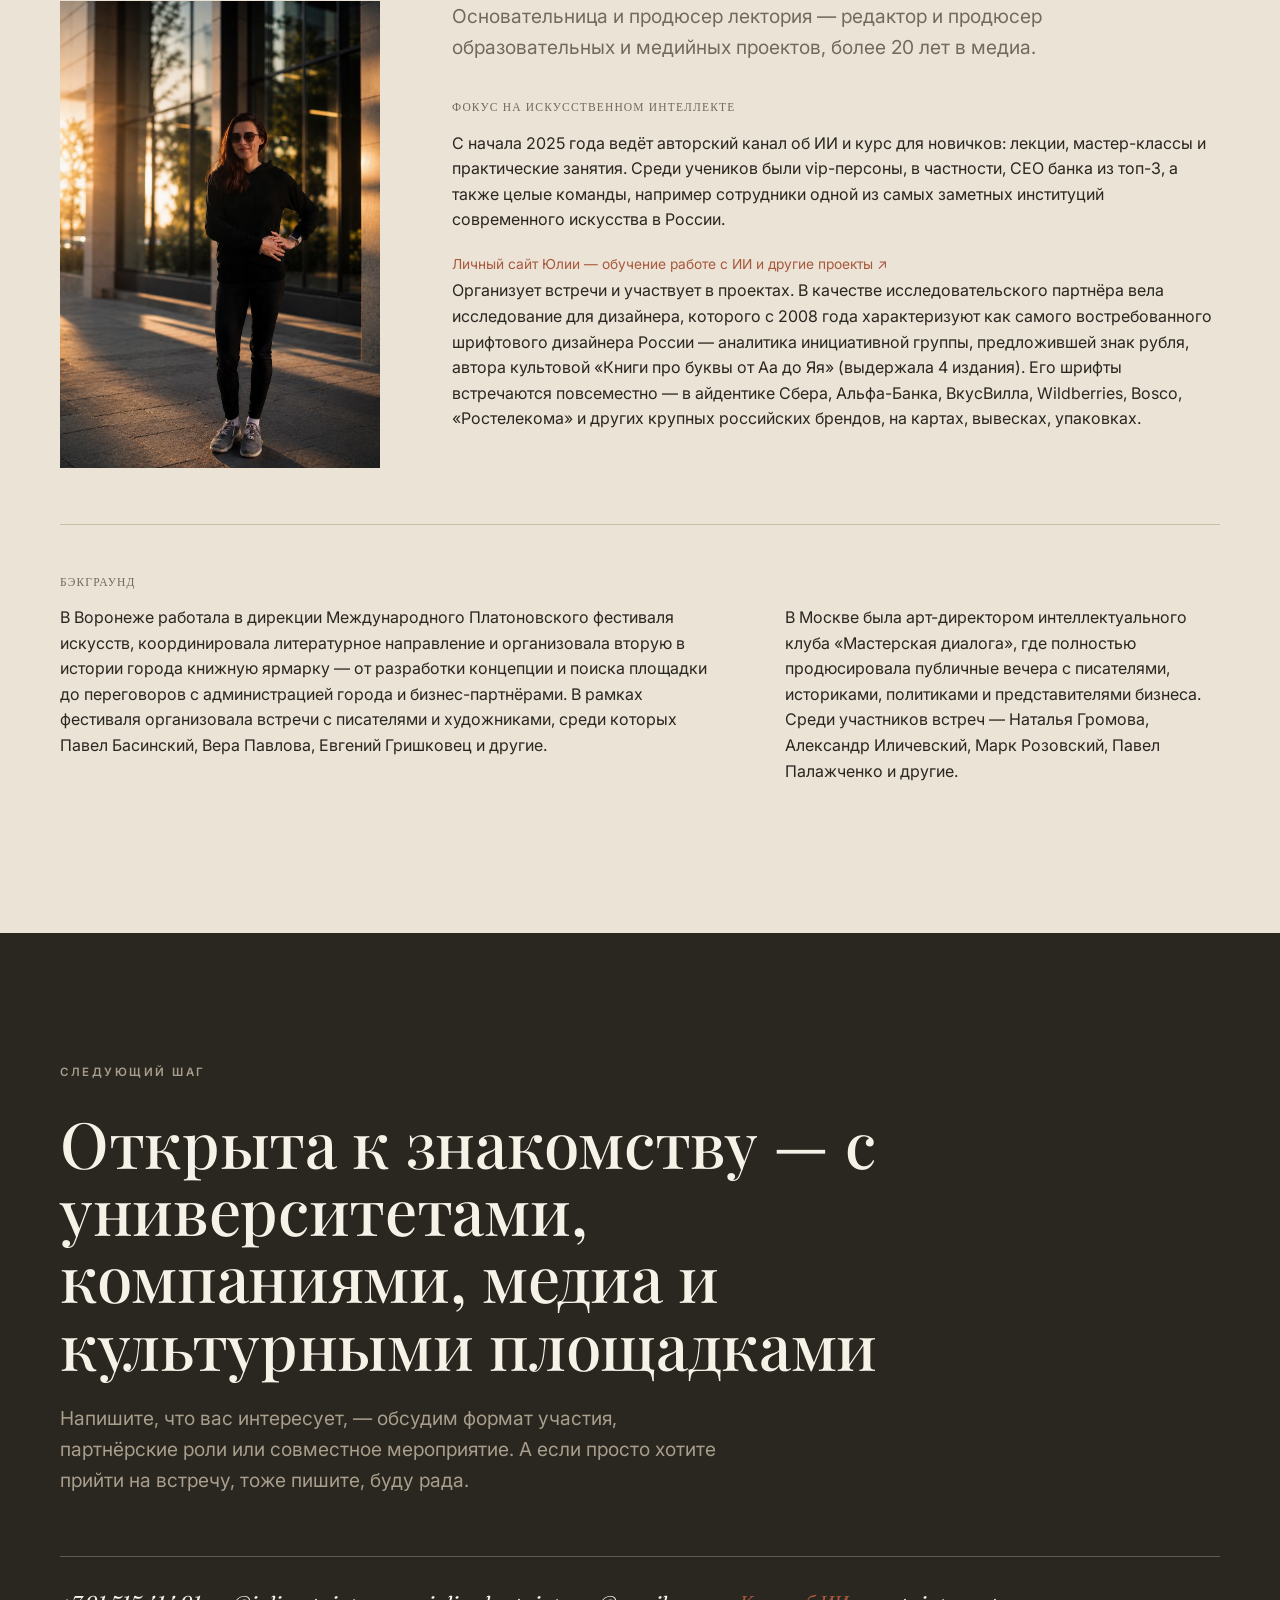
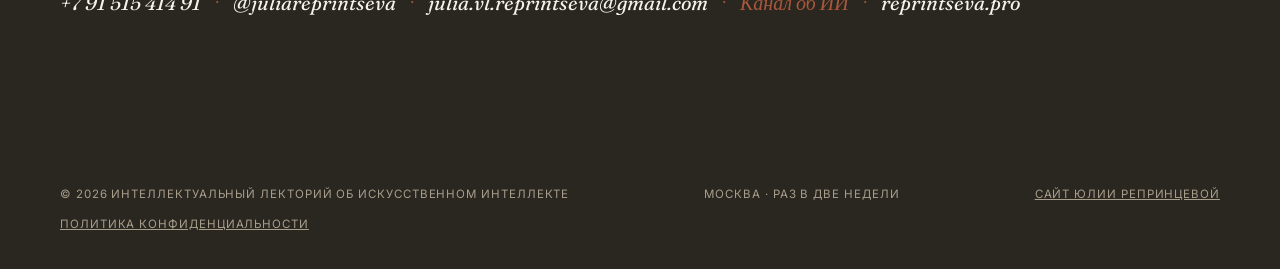
==== commit e884da36: "Ссылки на личный сайт Юлии Лекторий рассказывал про её работу с ИИ и обрывался без выхода. Три точки" ====
--- a/index.html
+++ b/index.html
@@ -851,6 +851,7 @@
 
           <h4 class="author-cred">Фокус на искусственном интеллекте</h4>
           <p>С начала 2025 года ведёт авторский канал об ИИ и курс для новичков: лекции, мастер-классы и практические занятия. Среди учеников были vip-персоны, в частности, CEO банка из топ-3, а также целые команды, например сотрудники одной из самых заметных институций современного искусства в России.</p>
+          <p class="author-link"><a href="https://reprintseva.pro" target="_blank" rel="noopener">Личный сайт Юлии — обучение работе с ИИ и другие проекты ↗</a></p>
           <p>Организует встречи и участвует в проектах. В качестве исследовательского партнёра вела исследование для дизайнера, которого с 2008 года характеризуют как самого востребованного шрифтового дизайнера России — аналитика инициативной группы, предложившей знак рубля, автора культовой «Книги про буквы от Аа до Яя» (выдержала 4 издания). Его шрифты встречаются повсеместно — в айдентике Сбера, Альфа-Банка, ВкусВилла, Wildberries, Bosco, «Ростелекома» и других крупных российских брендов, на картах, вывесках, упаковках.</p>
         </div>
       </div>
@@ -881,6 +882,8 @@
         <a href="mailto:julia.vl.reprintseva@gmail.com">julia.vl.reprintseva@gmail.com</a>
         <span class="dot">·</span>
         <a href="https://t.me/juliareprintseva_roman" target="_blank" rel="noopener" style="color:var(--accent);">Канал об ИИ</a>
+        <span class="dot">·</span>
+        <a href="https://reprintseva.pro" target="_blank" rel="noopener">reprintseva.pro</a>
       </div>
     </div>
   </section>
@@ -891,6 +894,7 @@
   <div class="container foot-row">
     <span>© 2026 Интеллектуальный лекторий об искусственном интеллекте</span>
     <span>Москва · раз в две недели</span>
+    <a href="https://reprintseva.pro" target="_blank" rel="noopener">Сайт Юлии Репринцевой</a>
     <a href="privacy.html">Политика конфиденциальности</a>
   </div>
 </footer>
--- a/assets/css/style.v3.css
+++ b/assets/css/style.v3.css
@@ -345,6 +345,17 @@
 .author-grid{display:grid;grid-template-columns:320px 1fr;gap:72px;align-items:start;}
 .author-photo img{width:100%;object-fit:cover;}
 .author-cred{font-size:.72rem;text-transform:uppercase;letter-spacing:.1em;color:var(--muted);margin:36px 0 14px;}
+
+/* Мост на личный сайт Юлии — стоит сразу после абзаца про её работу с ИИ,
+   там, где читатель уже заинтересовался и ищет продолжение. */
+.author-link{margin:18px 0 0;}
+.author-link a{
+  display:inline-flex;align-items:center;gap:7px;
+  font-size:.86rem;color:var(--accent);text-decoration:none;
+  border-bottom:1px solid transparent;padding-bottom:2px;
+  transition:border-color .15s;
+}
+.author-link a:hover{border-bottom-color:var(--accent);}
 
 /* CTA */
 .cta-band{padding:100px 0;text-align:center;}
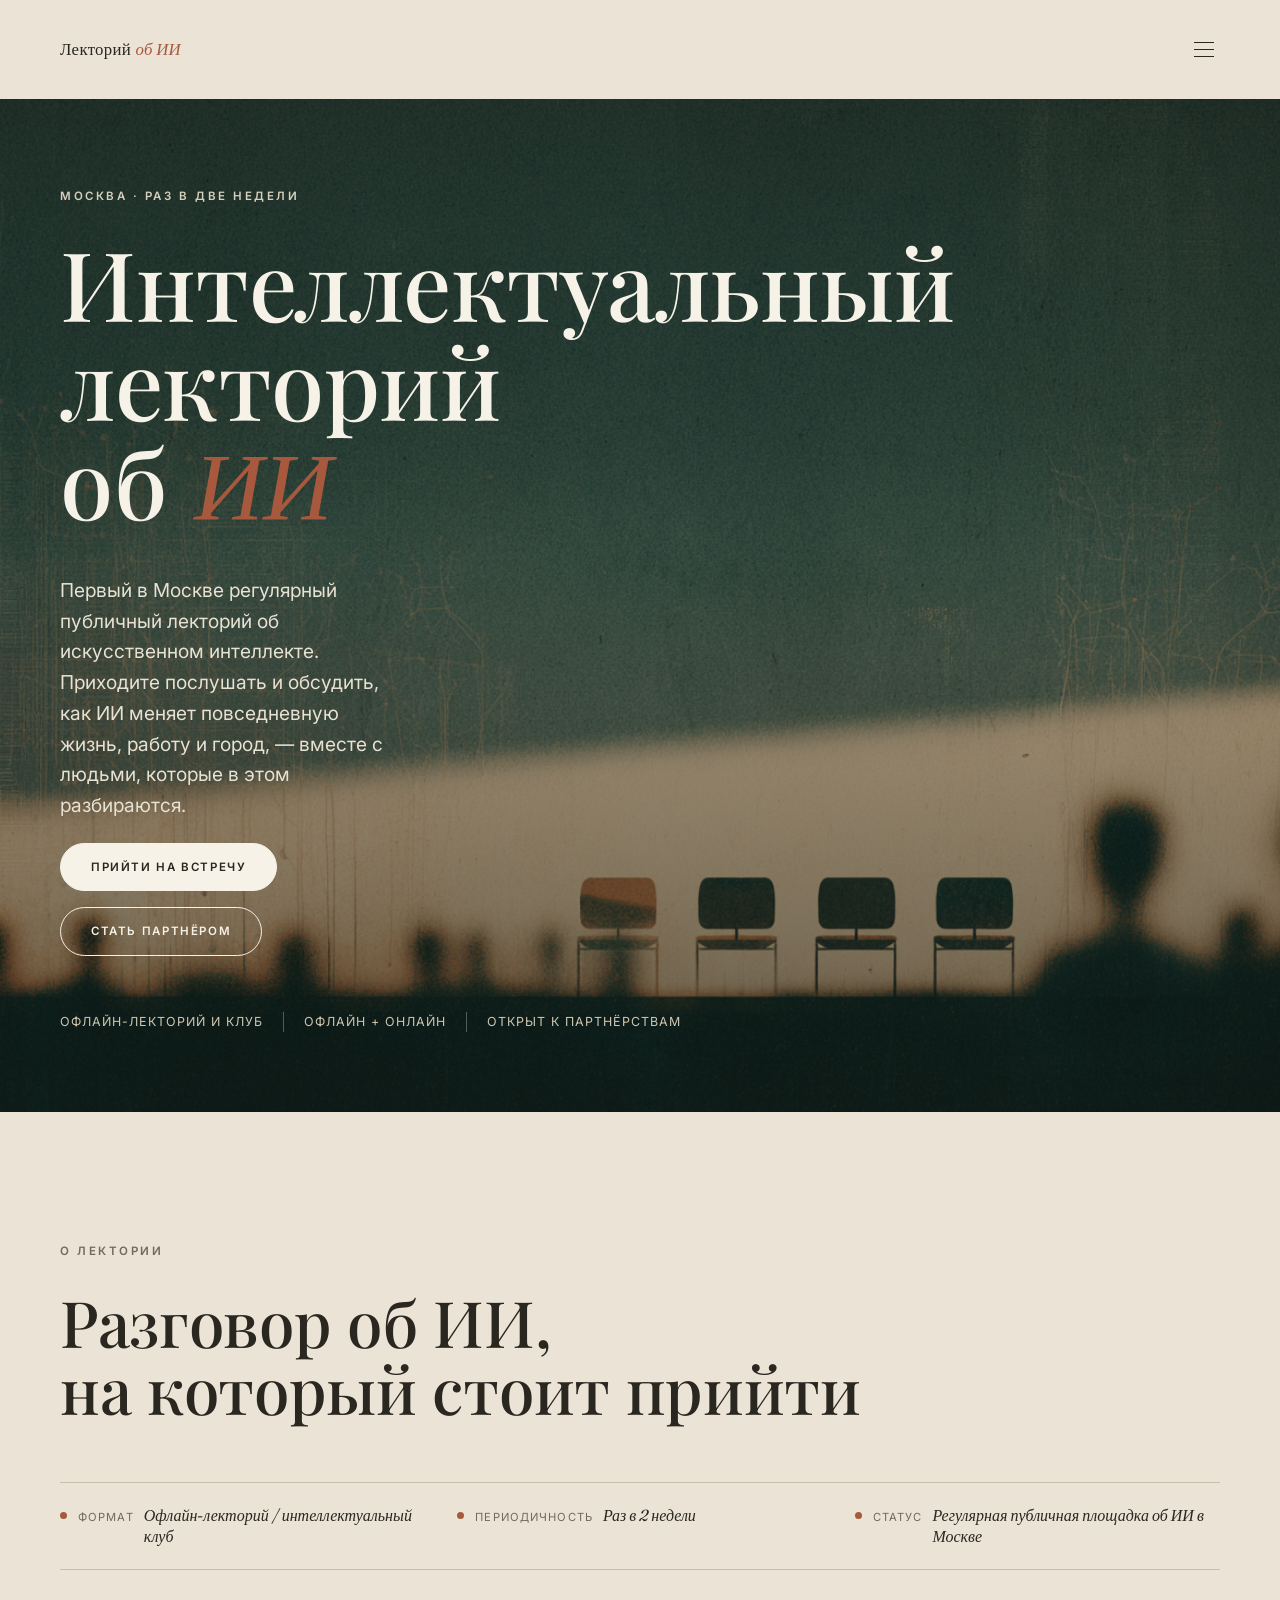
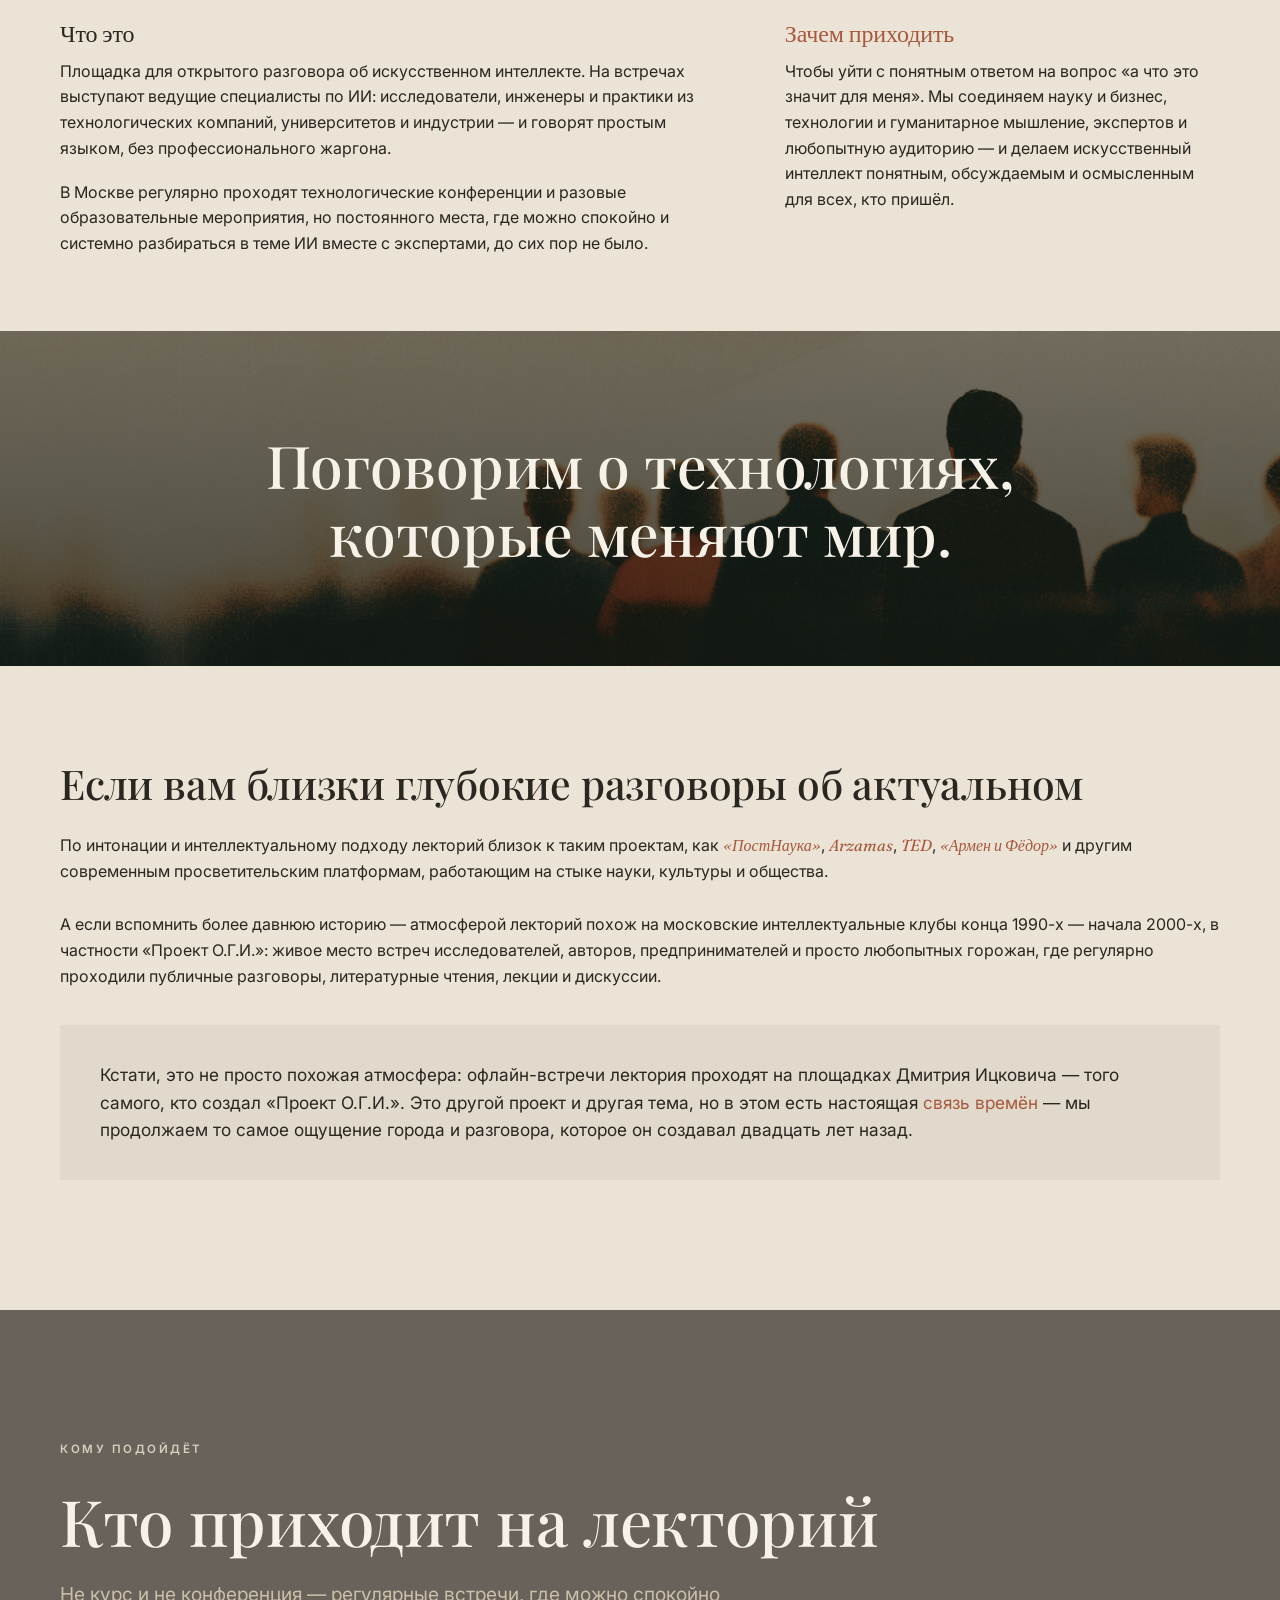
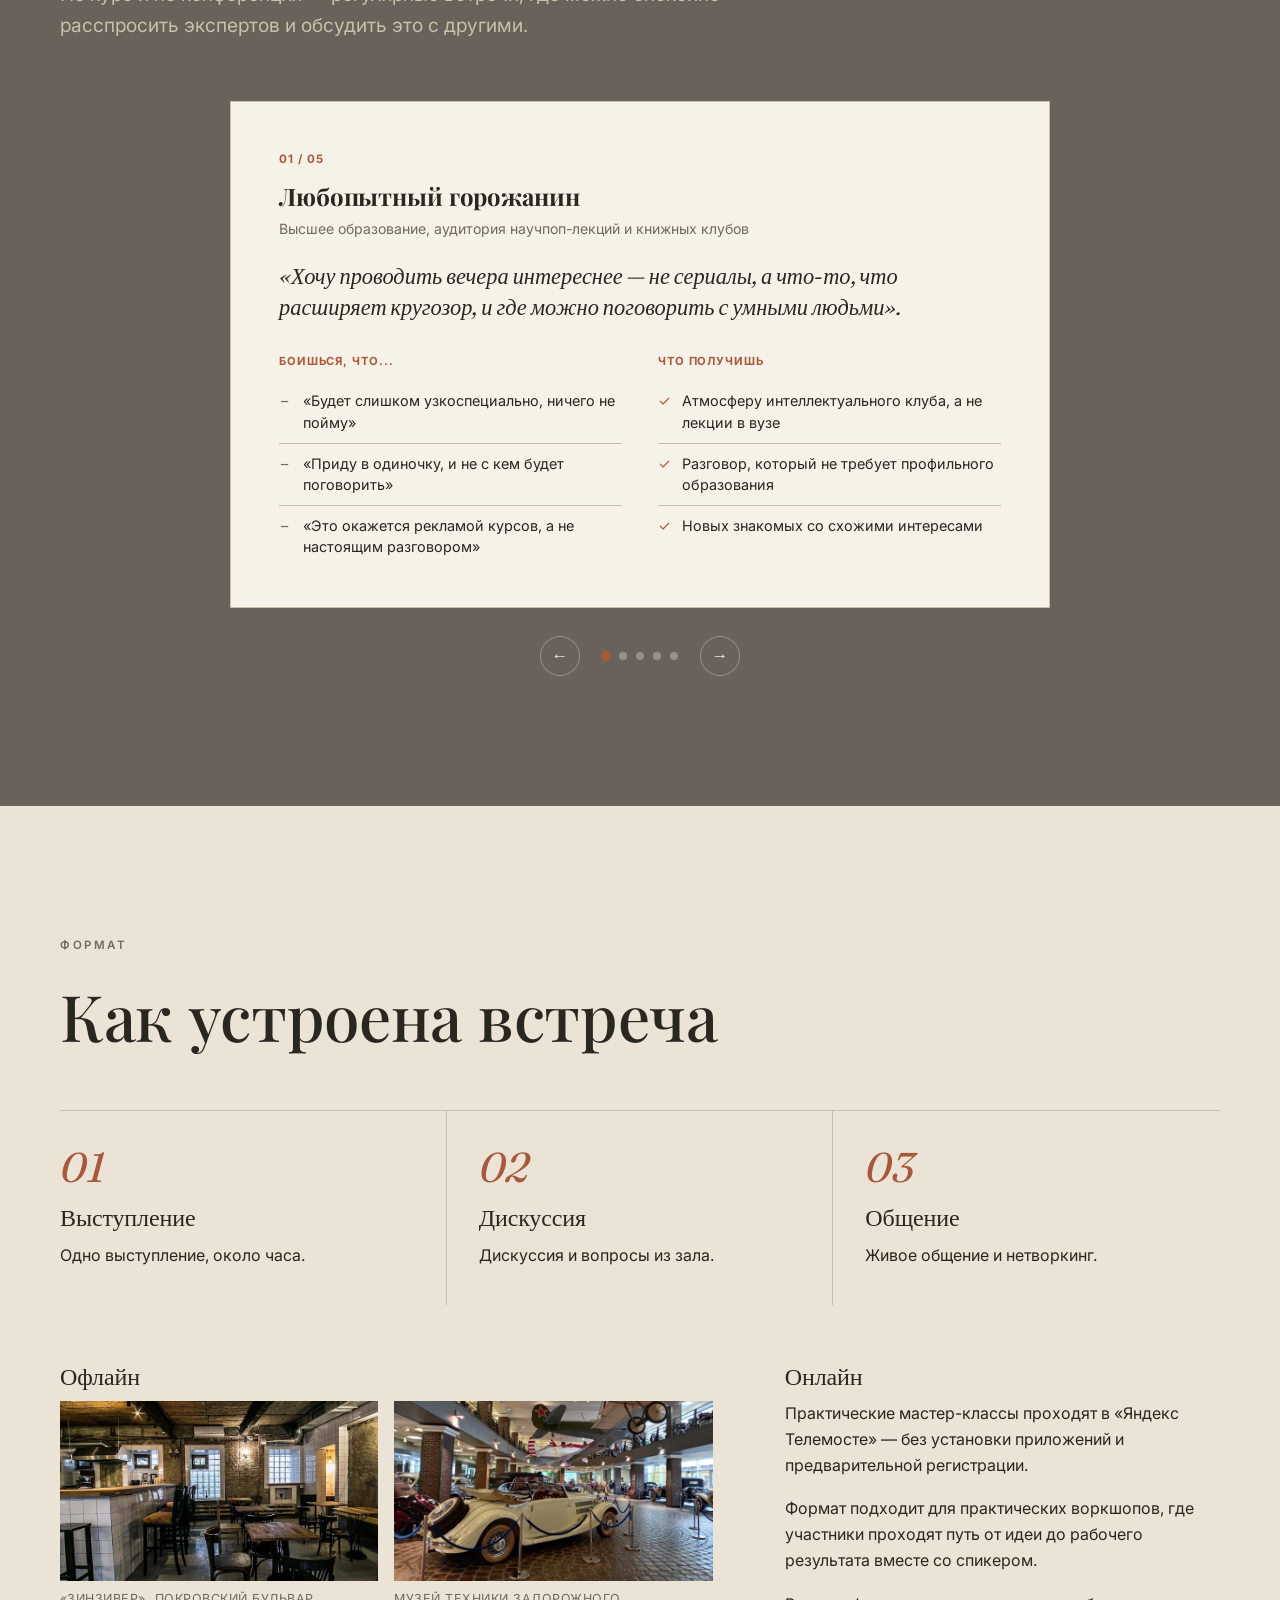
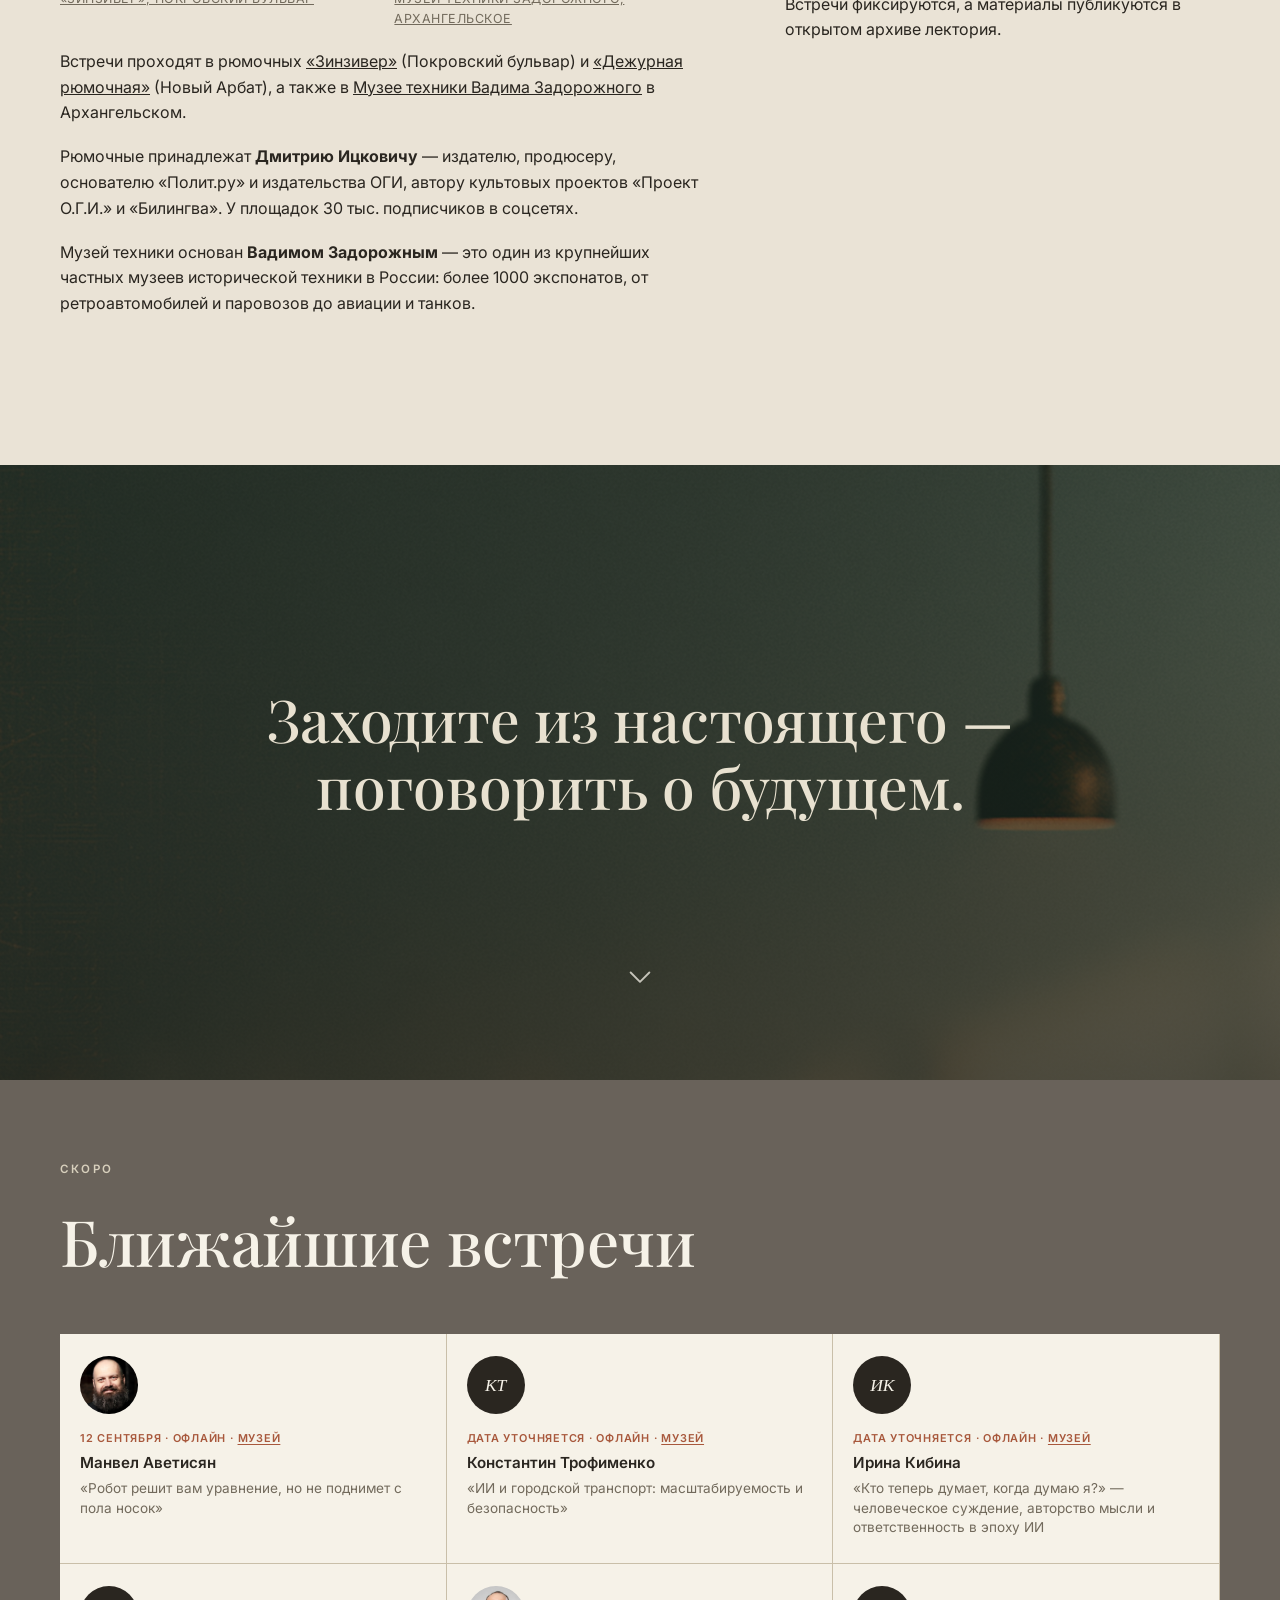
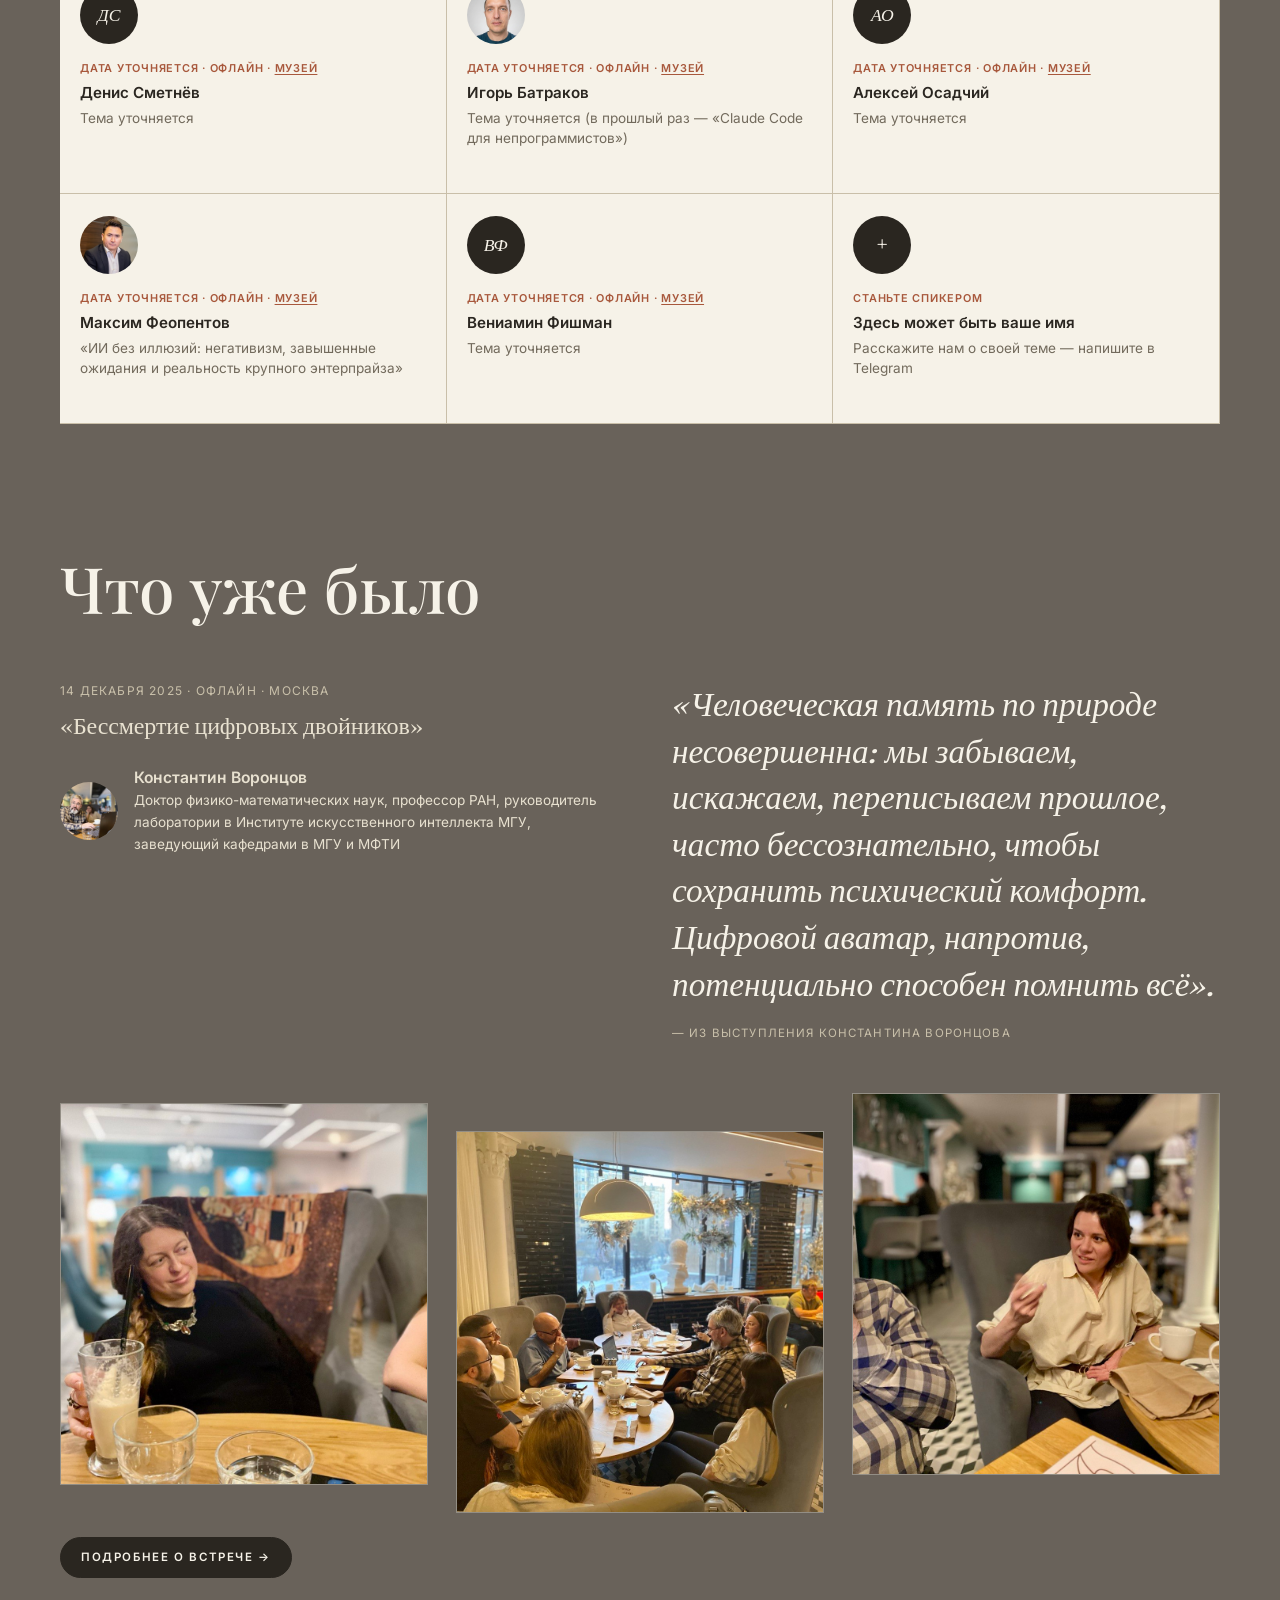
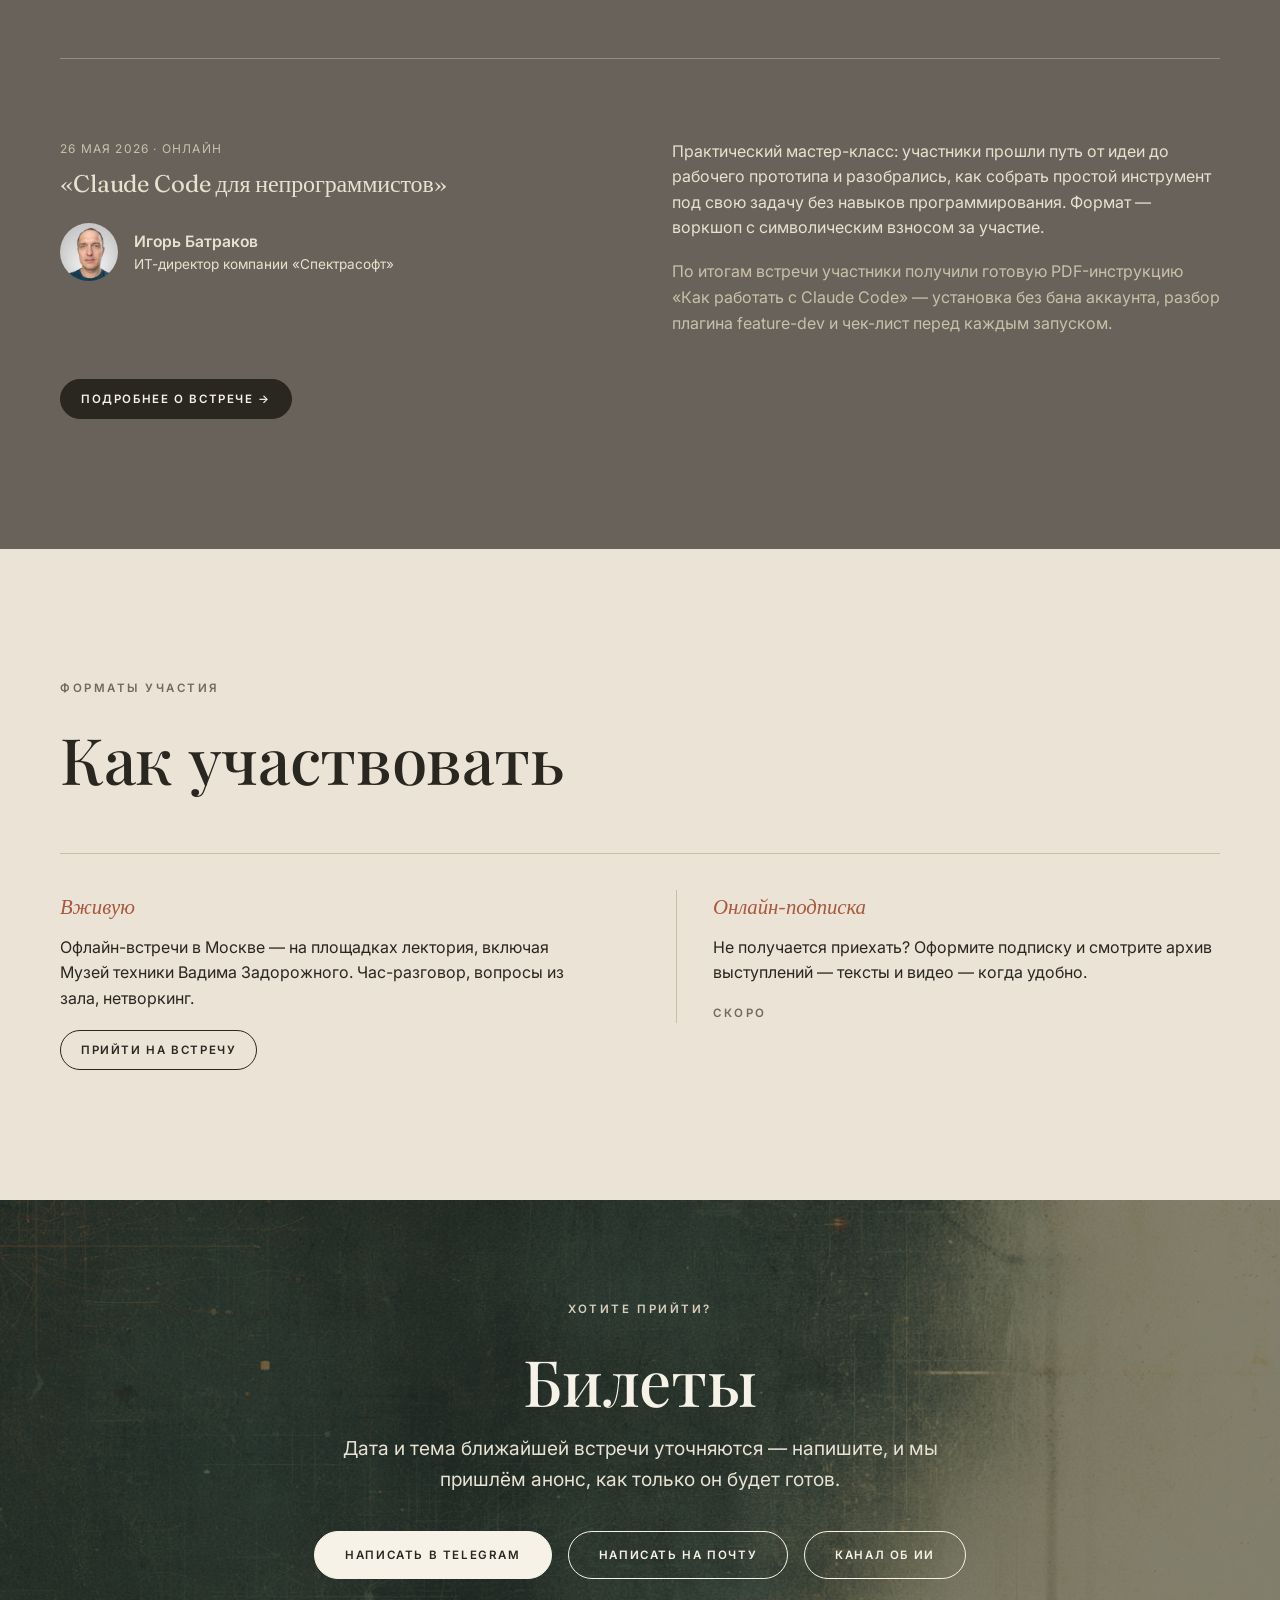
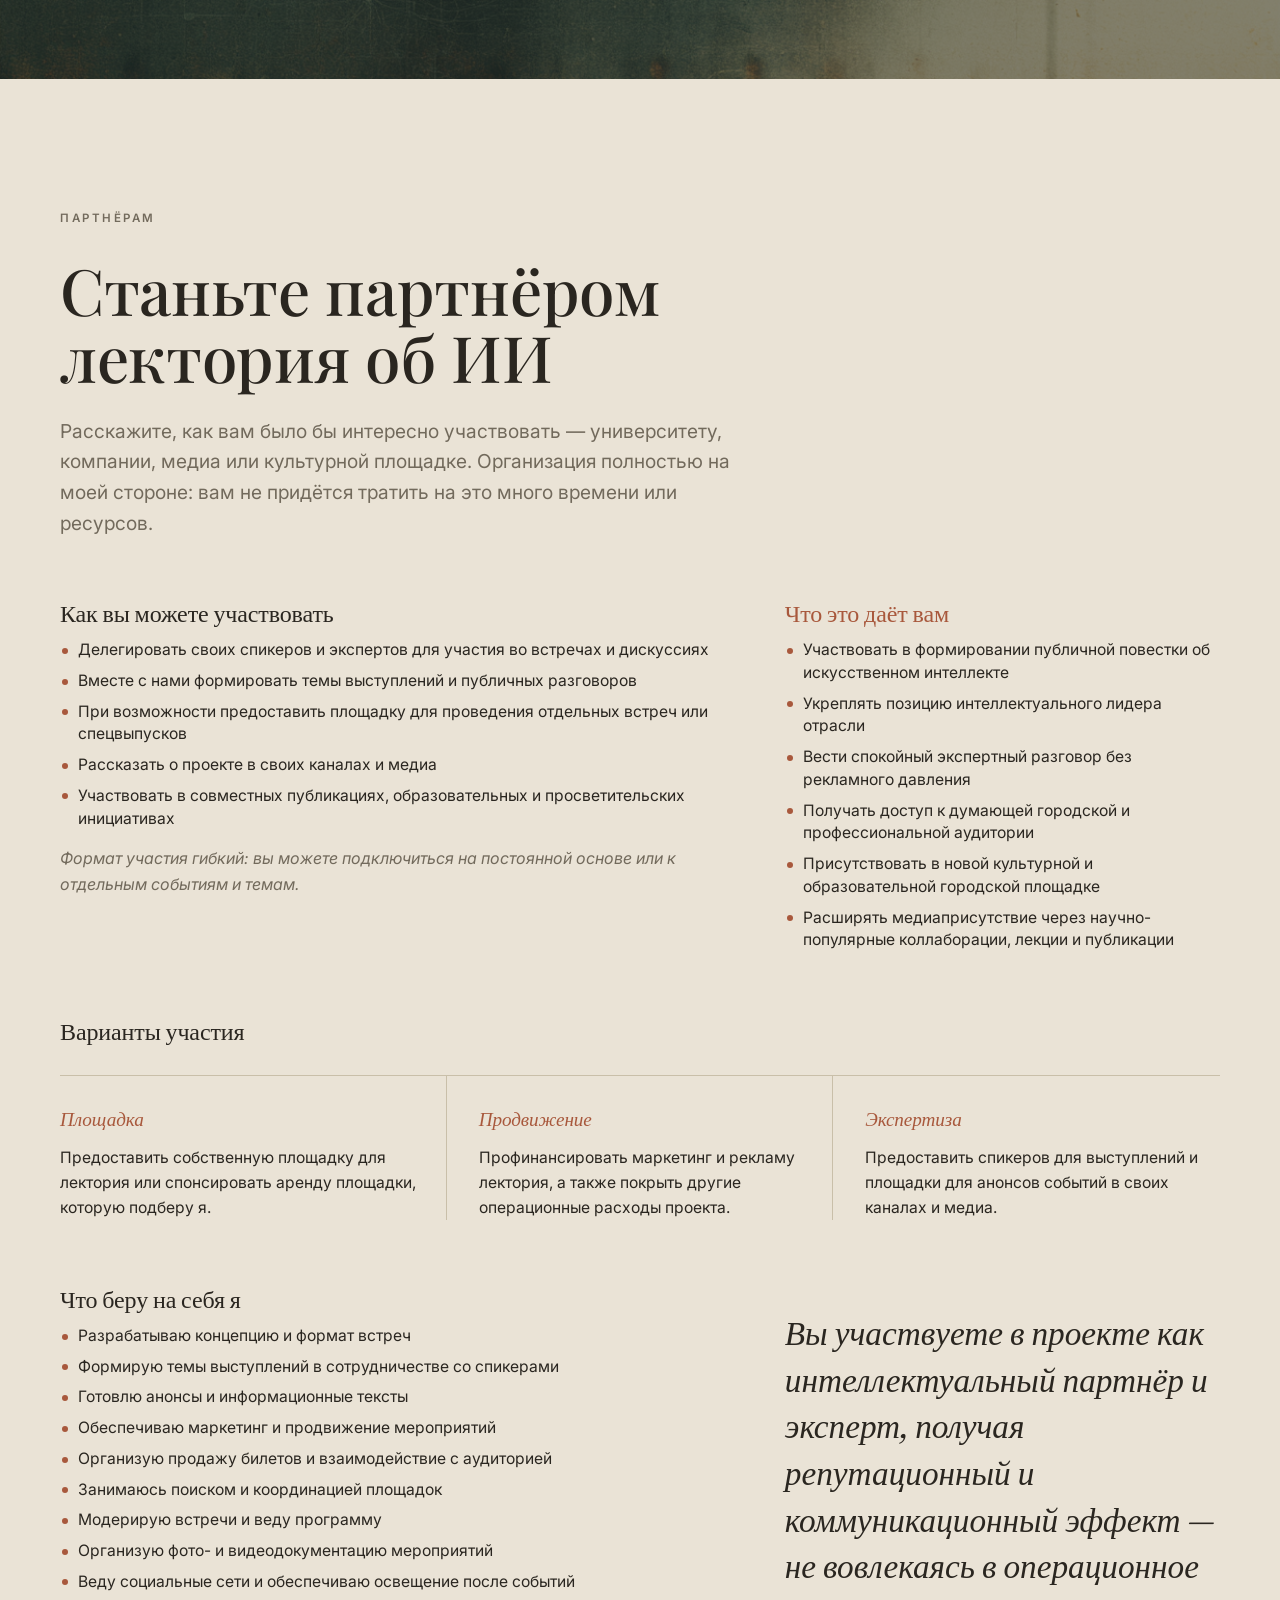
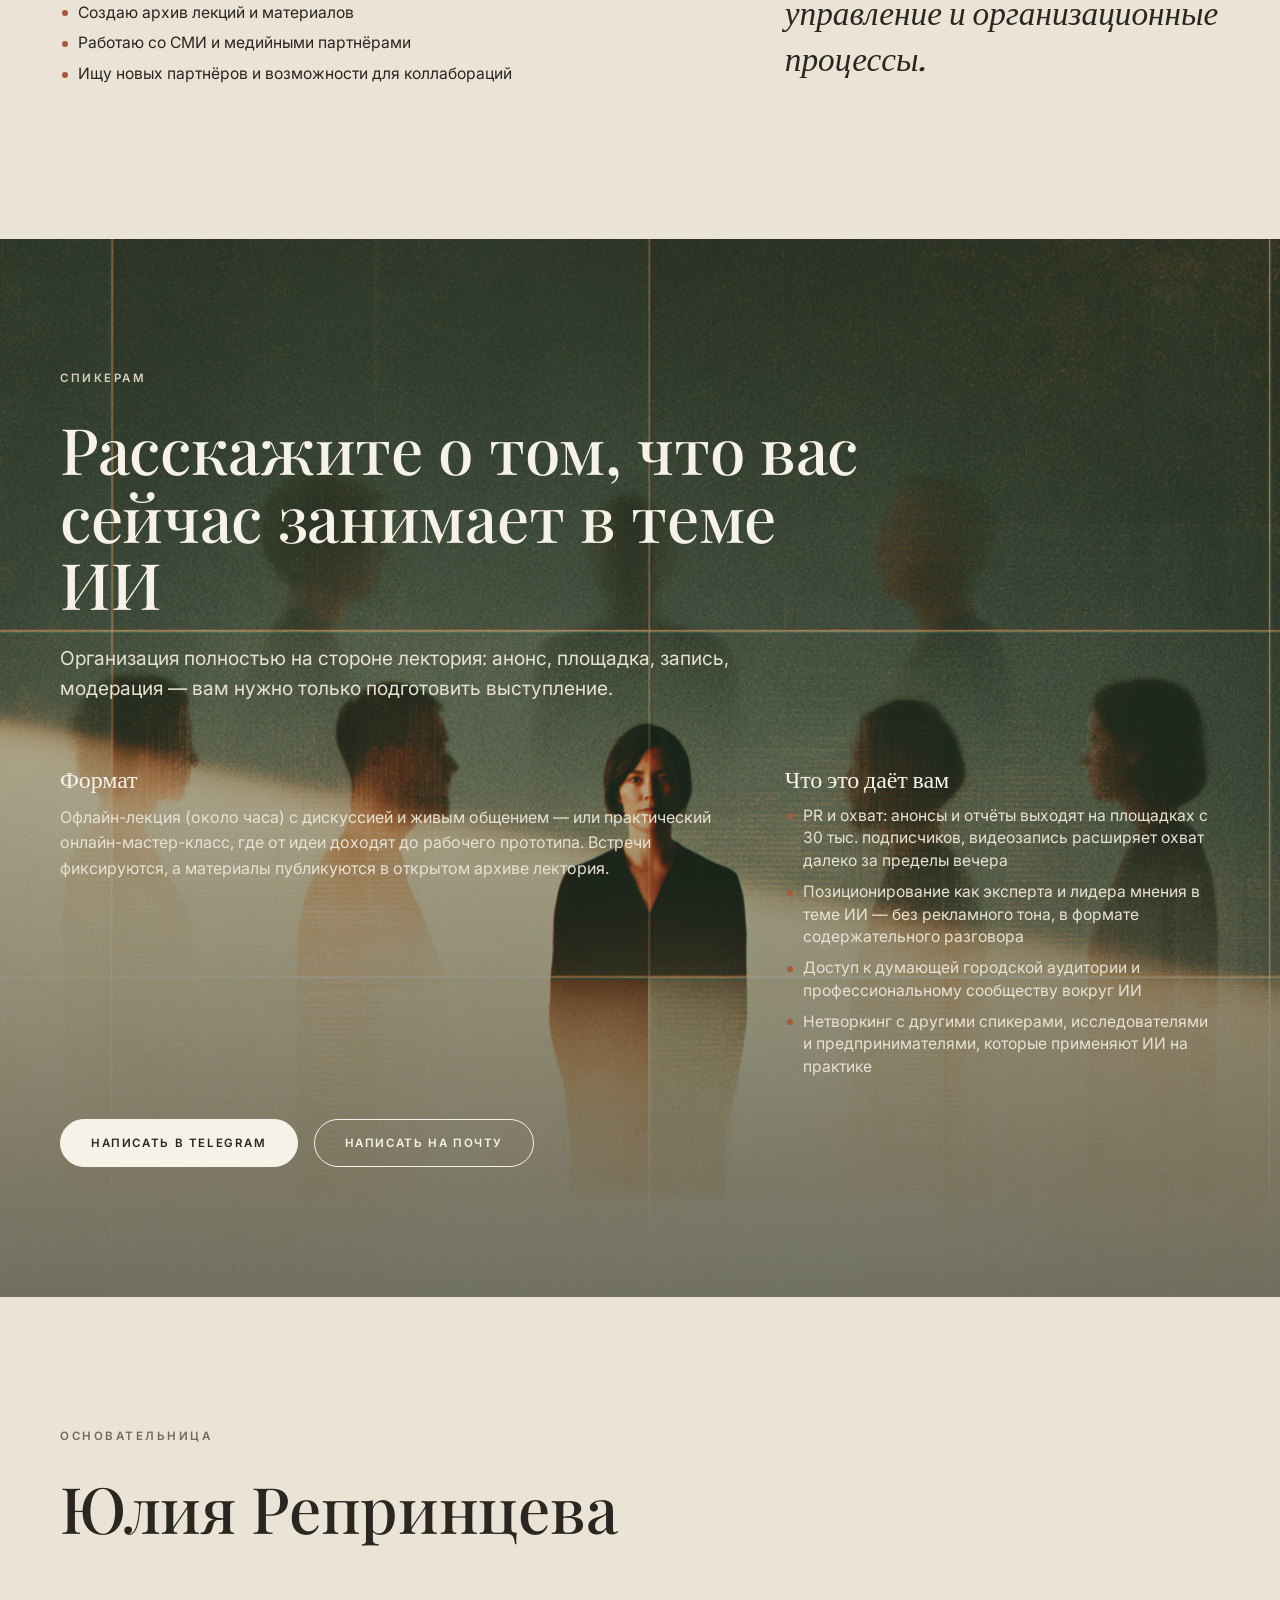
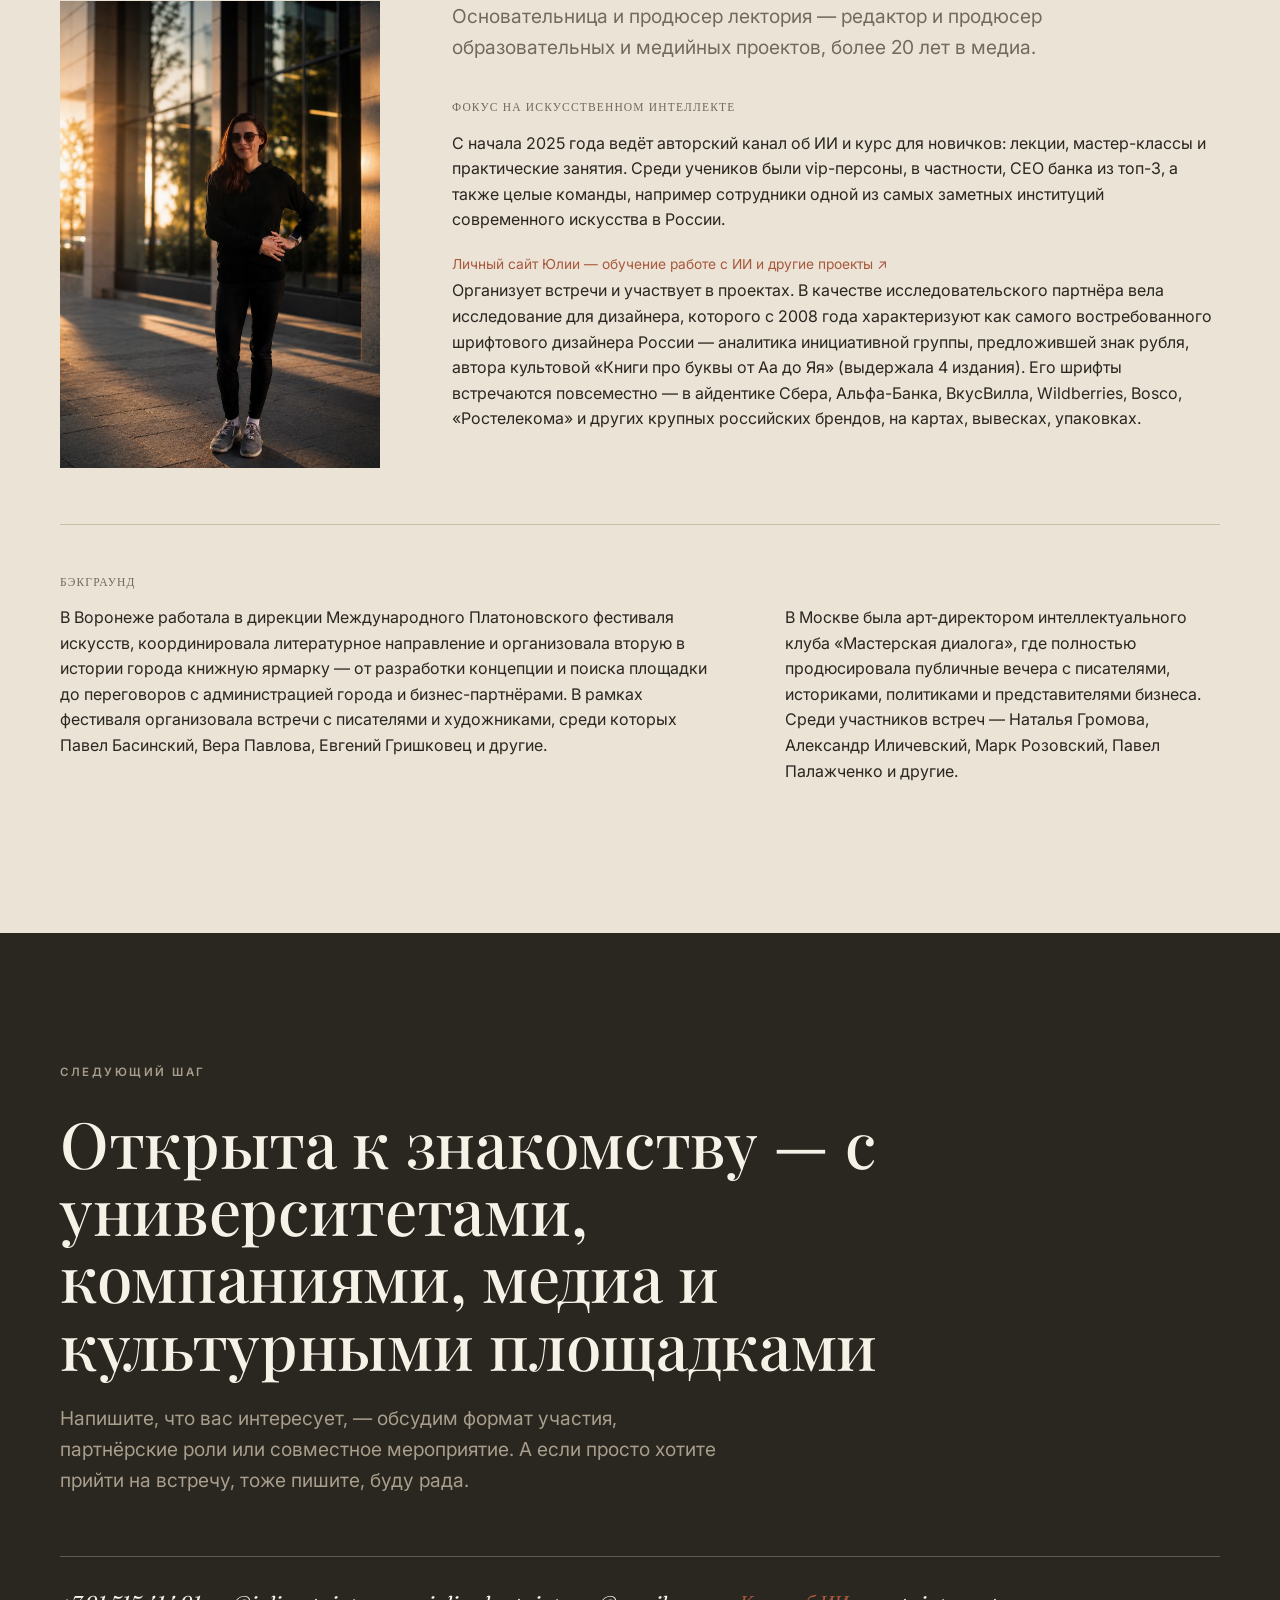
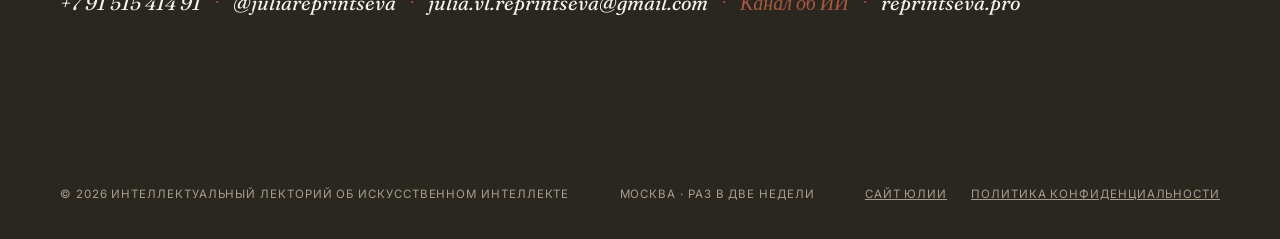
==== commit 178bd37f: "Подвал: ссылки одной группой, чтобы строка не ломалась Четвёртый элемент не помещался в строку и «По" ====
--- a/index.html
+++ b/index.html
@@ -894,8 +894,10 @@
   <div class="container foot-row">
     <span>© 2026 Интеллектуальный лекторий об искусственном интеллекте</span>
     <span>Москва · раз в две недели</span>
-    <a href="https://reprintseva.pro" target="_blank" rel="noopener">Сайт Юлии Репринцевой</a>
-    <a href="privacy.html">Политика конфиденциальности</a>
+    <span class="foot-links">
+      <a href="https://reprintseva.pro" target="_blank" rel="noopener">Сайт Юлии</a>
+      <a href="privacy.html">Политика конфиденциальности</a>
+    </span>
   </div>
 </footer>
 
--- a/assets/css/style.v3.css
+++ b/assets/css/style.v3.css
@@ -402,6 +402,13 @@
 
 footer.site{padding:36px 0;background:var(--ink);color:#a89e8c;font-size:.72rem;text-transform:uppercase;letter-spacing:.08em;}
 footer.site .foot-row{display:flex;justify-content:space-between;flex-wrap:wrap;gap:12px;}
+/* Ссылки держим одной группой: при четырёх отдельных элементах последняя
+   не помещалась в строку и повисала на второй одна, слева. */
+footer.site .foot-links{display:flex;flex-wrap:wrap;gap:10px 24px;}
+@media (max-width:1100px){
+  footer.site .foot-row{justify-content:center;text-align:center;}
+  footer.site .foot-links{justify-content:center;}
+}
 
 /* Responsive */
 @media (max-width: 900px){
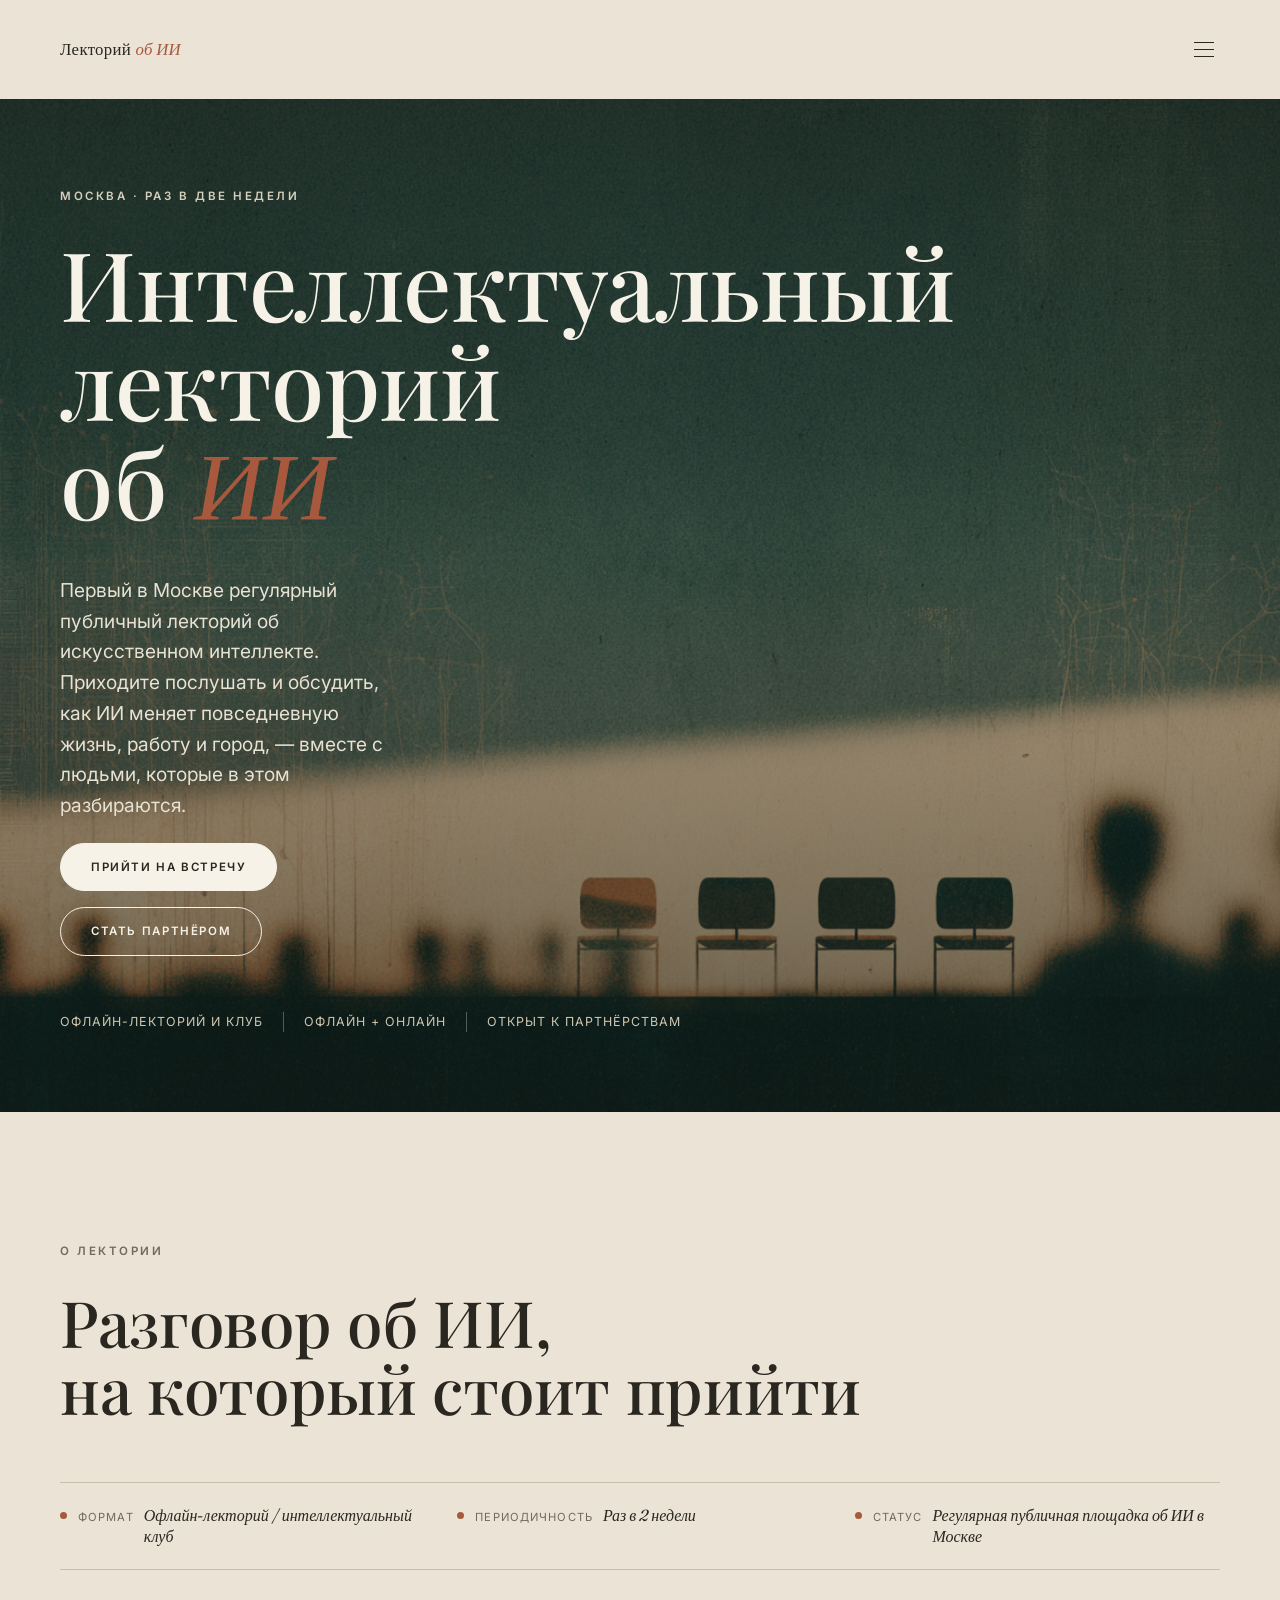
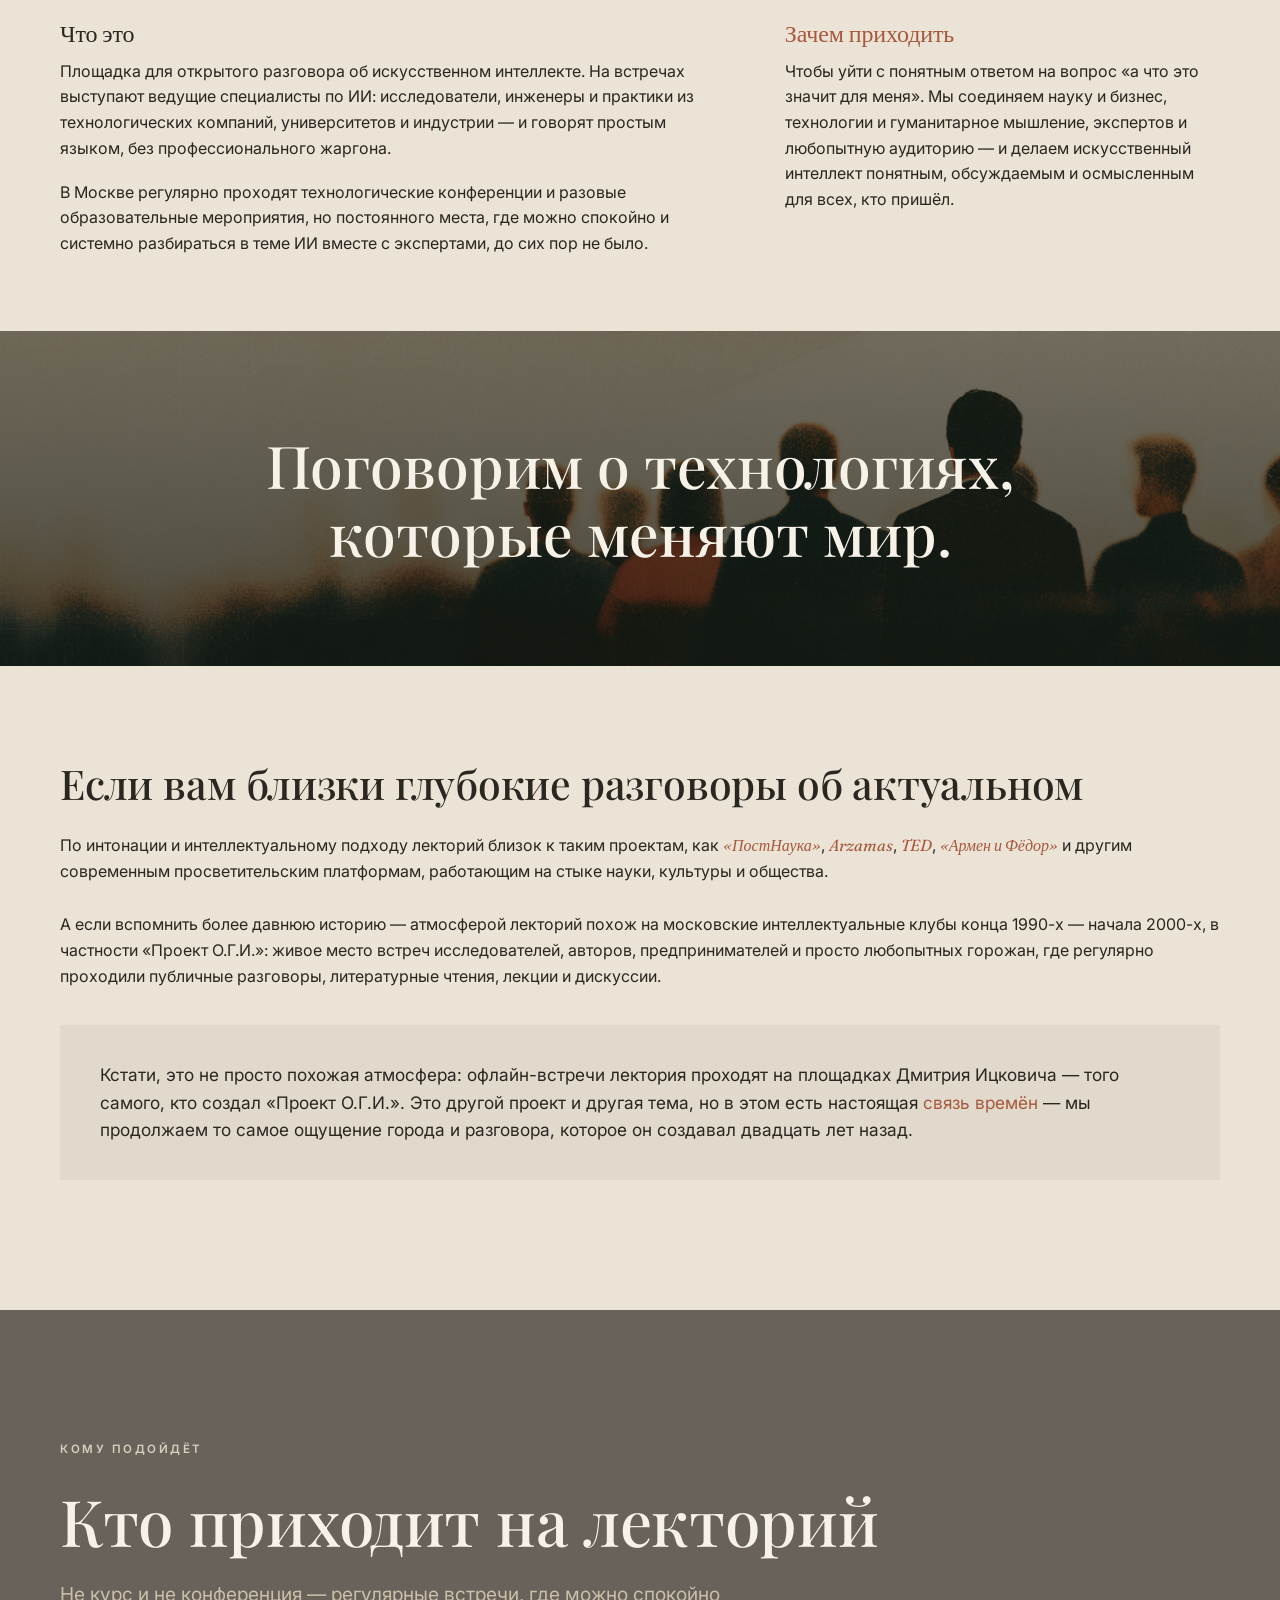
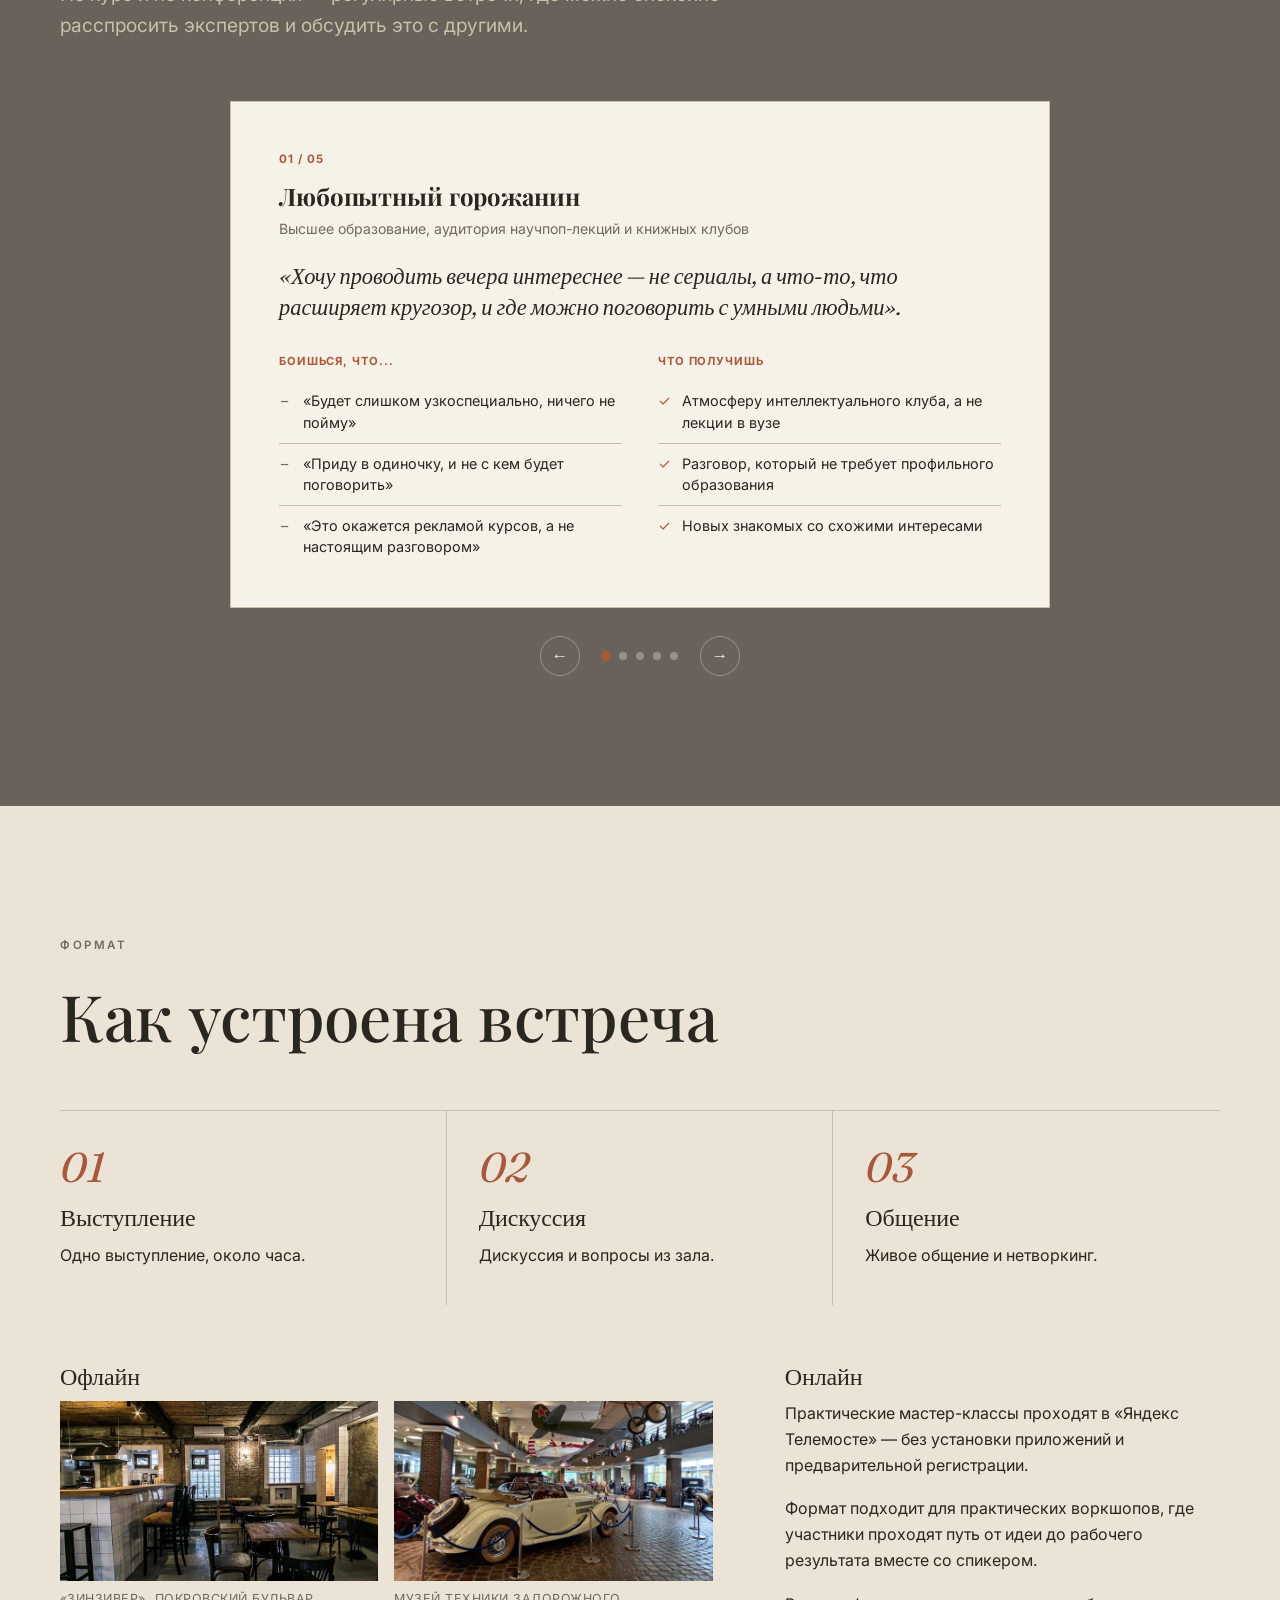
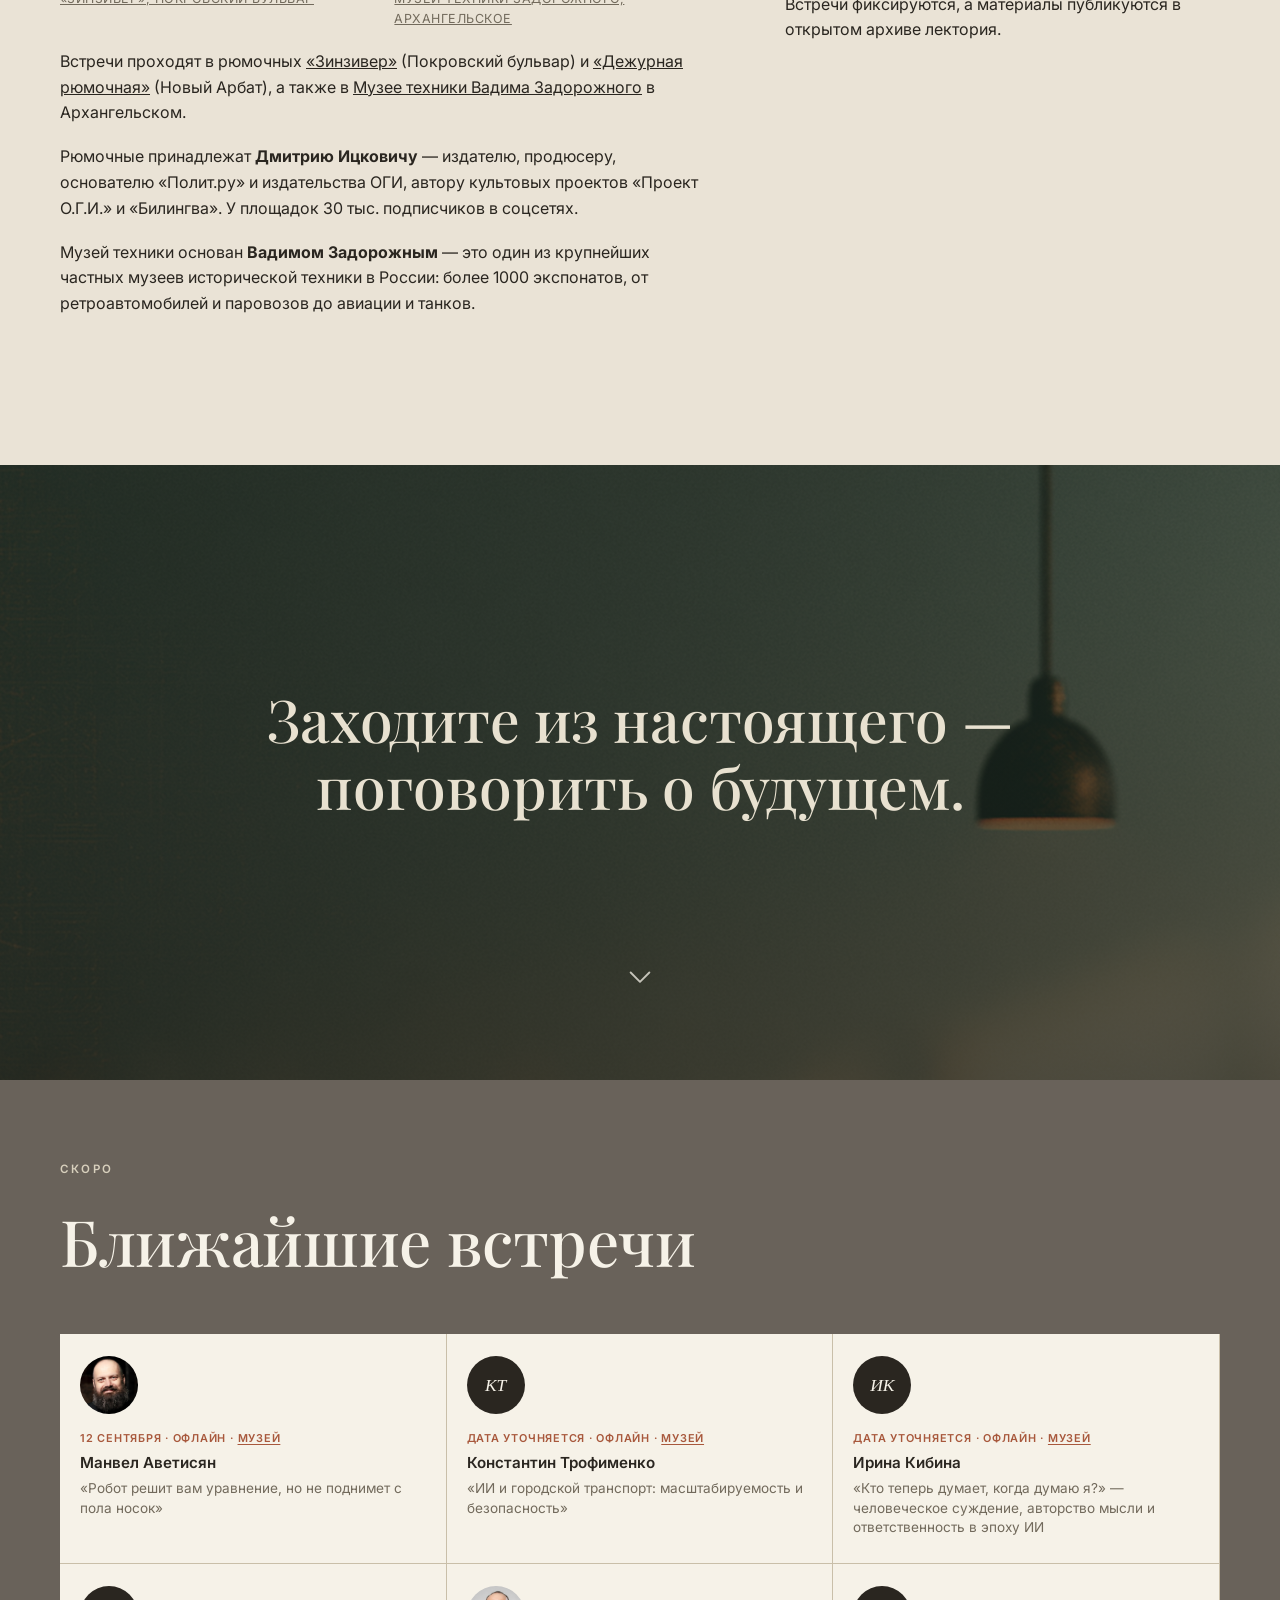
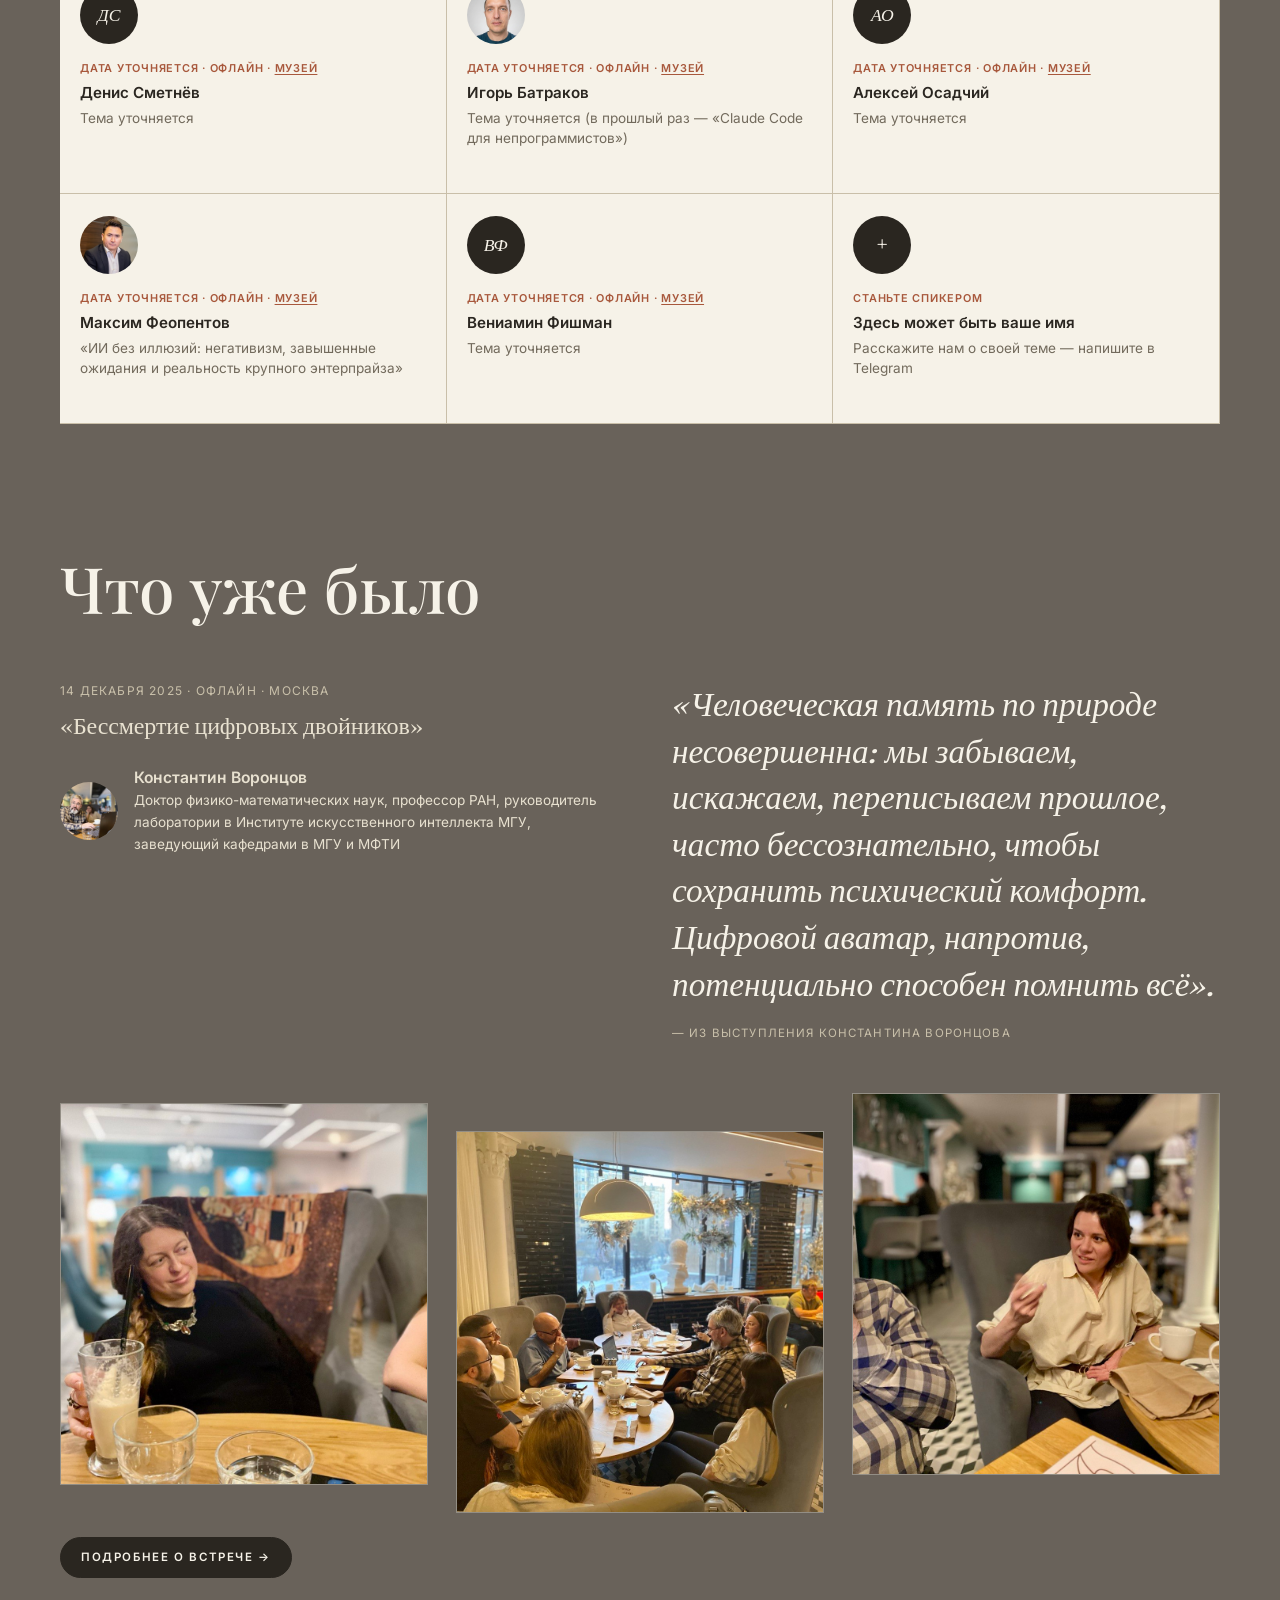
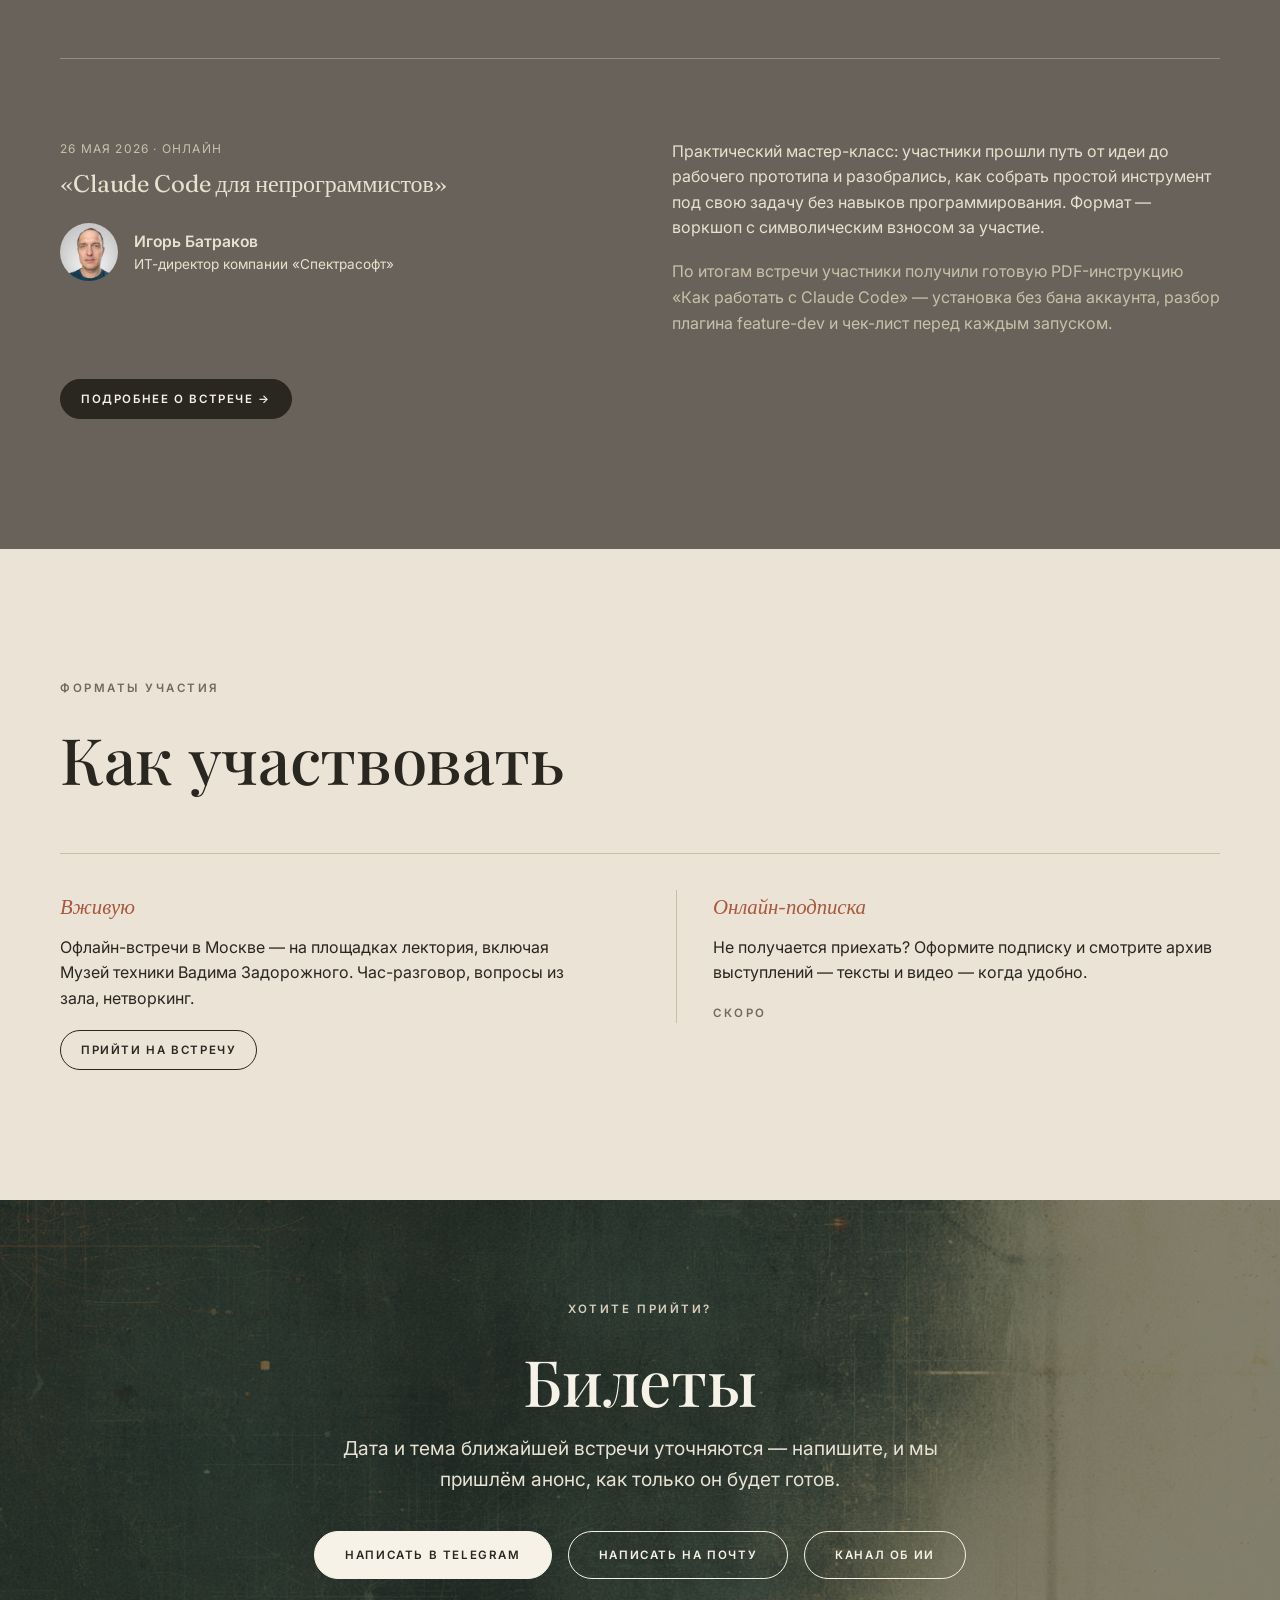
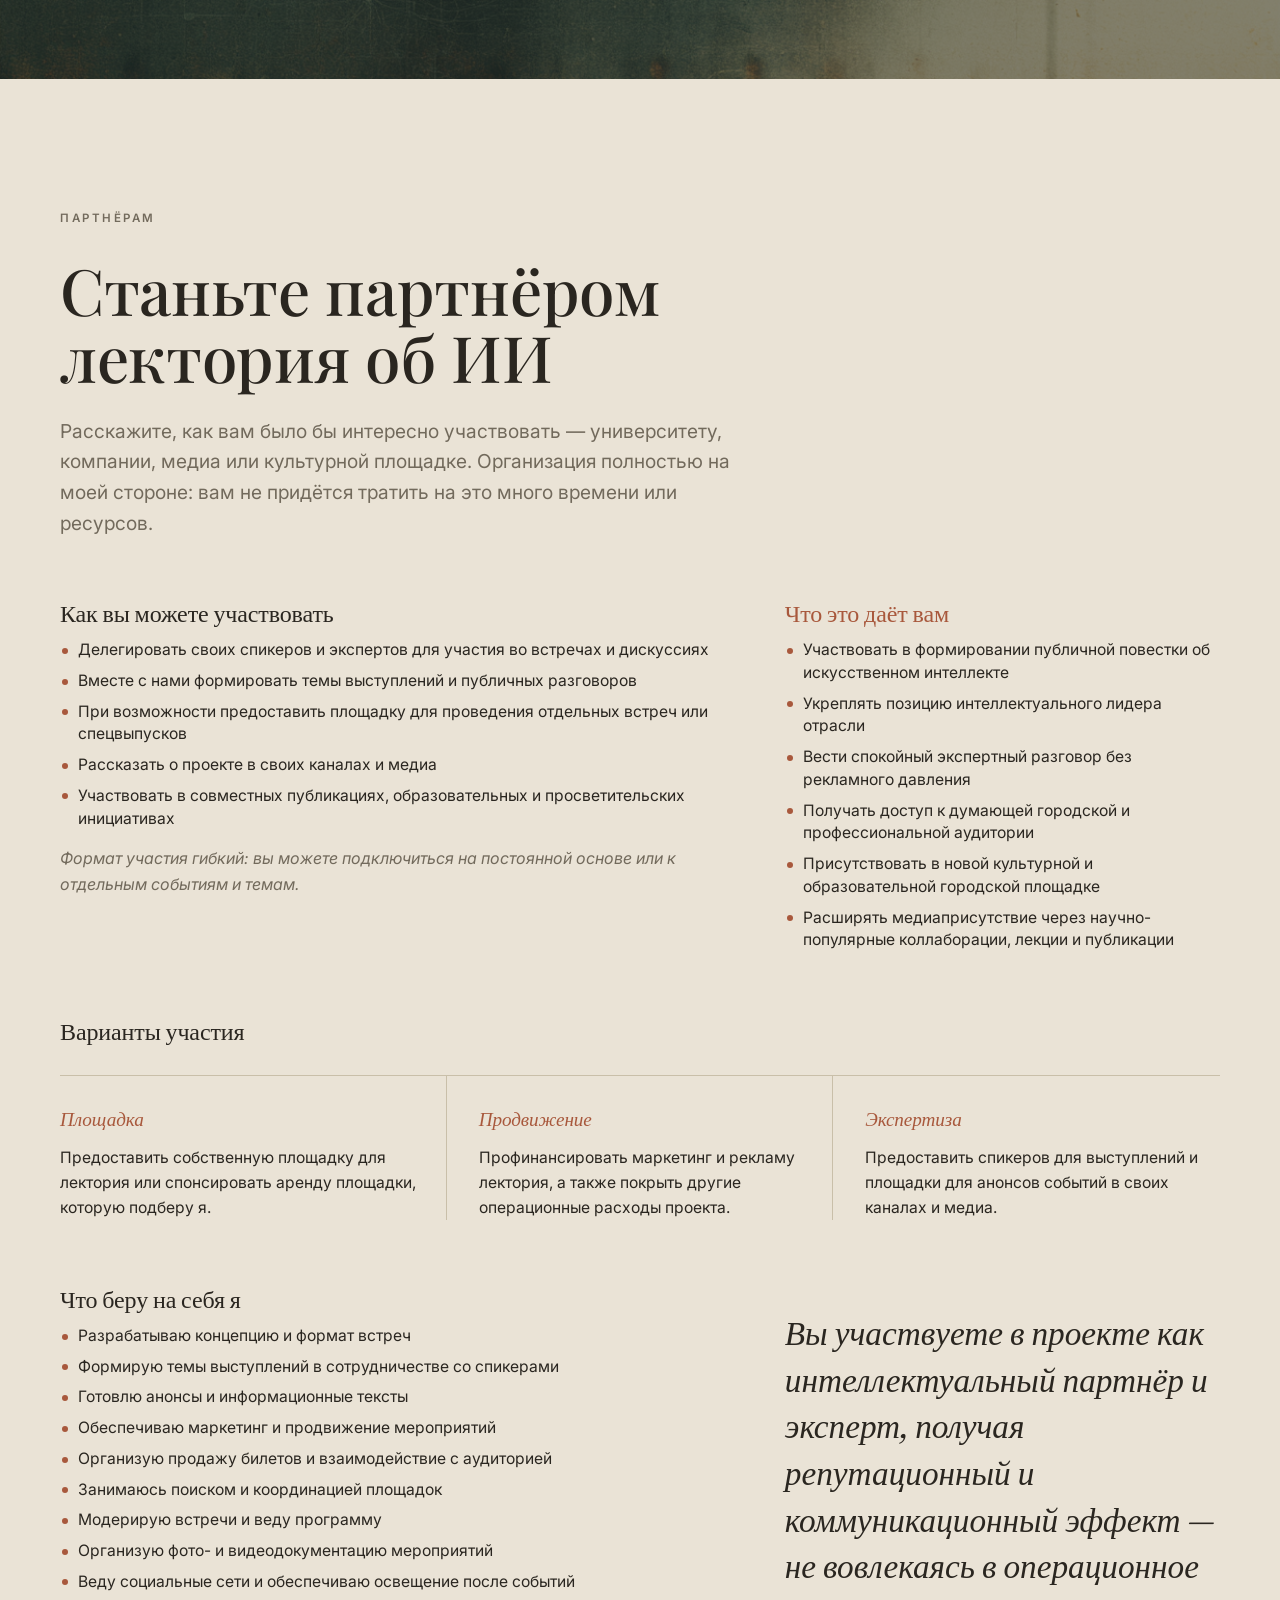
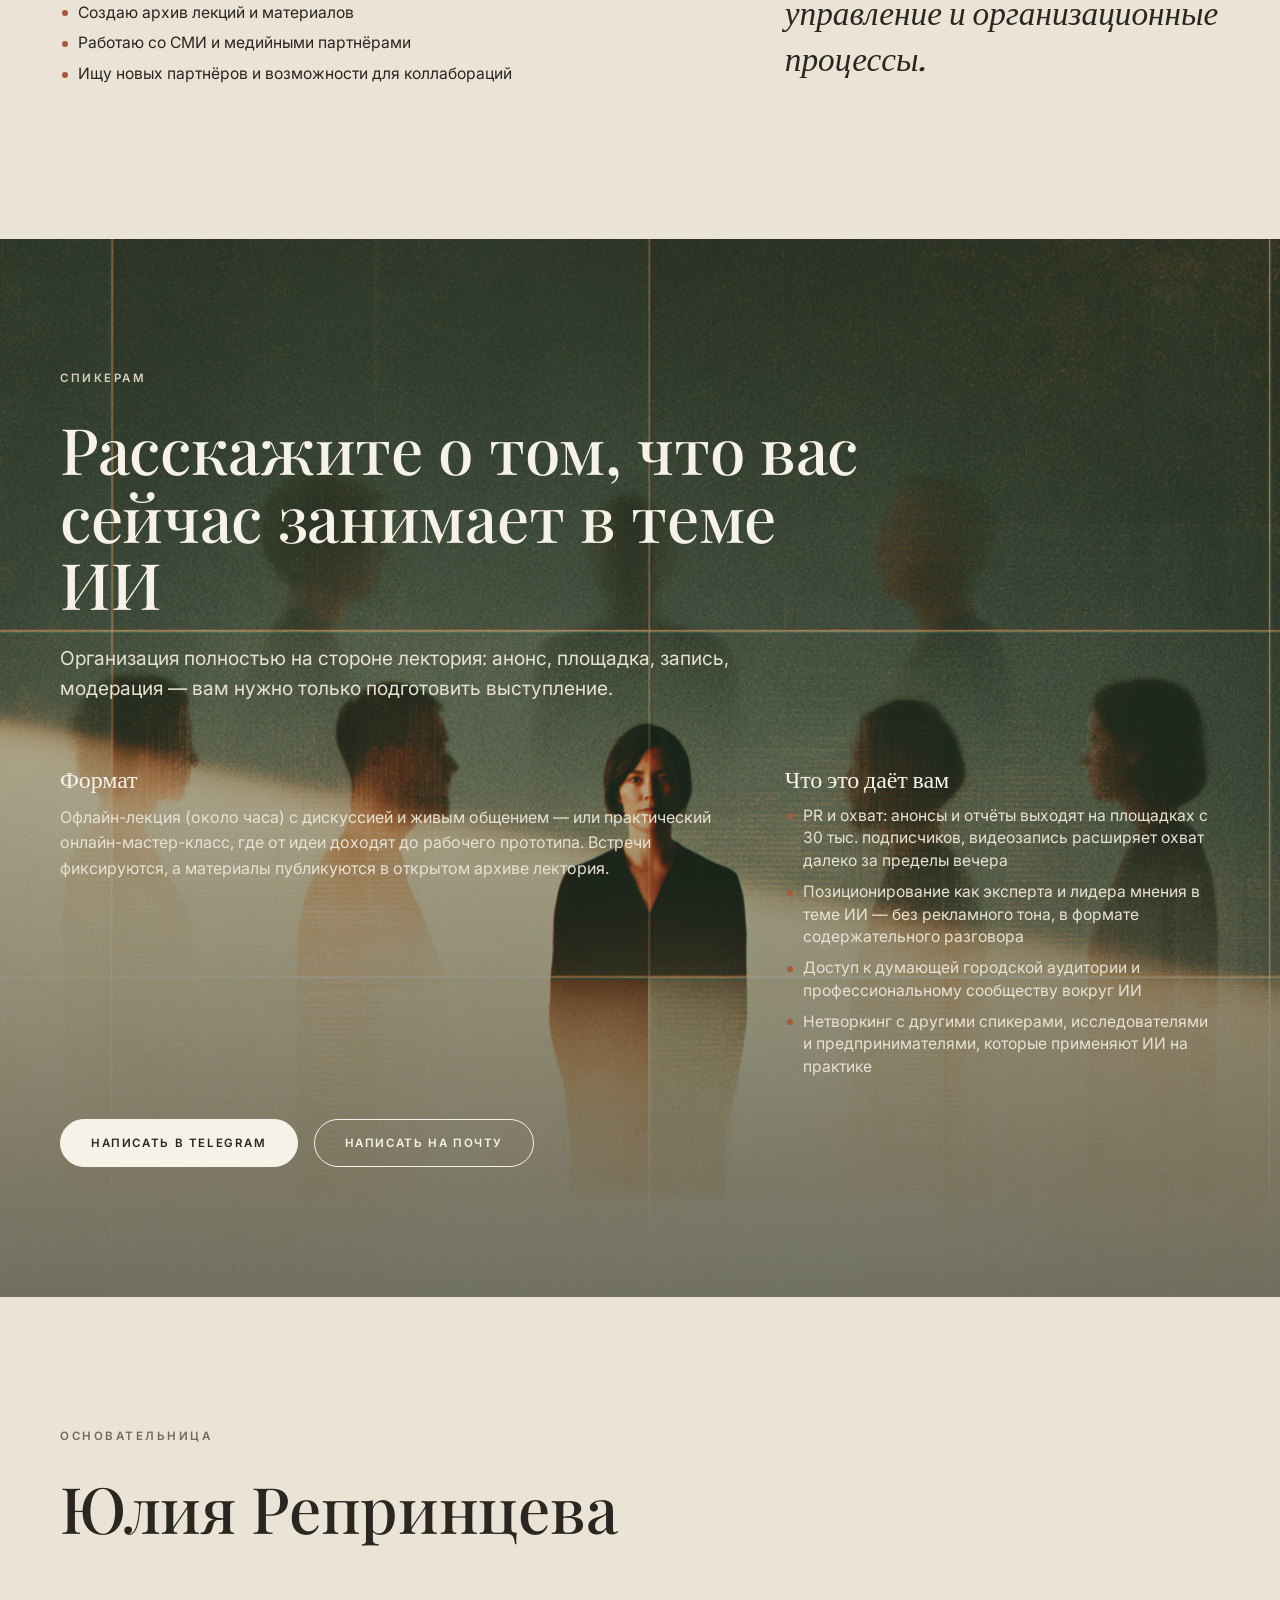
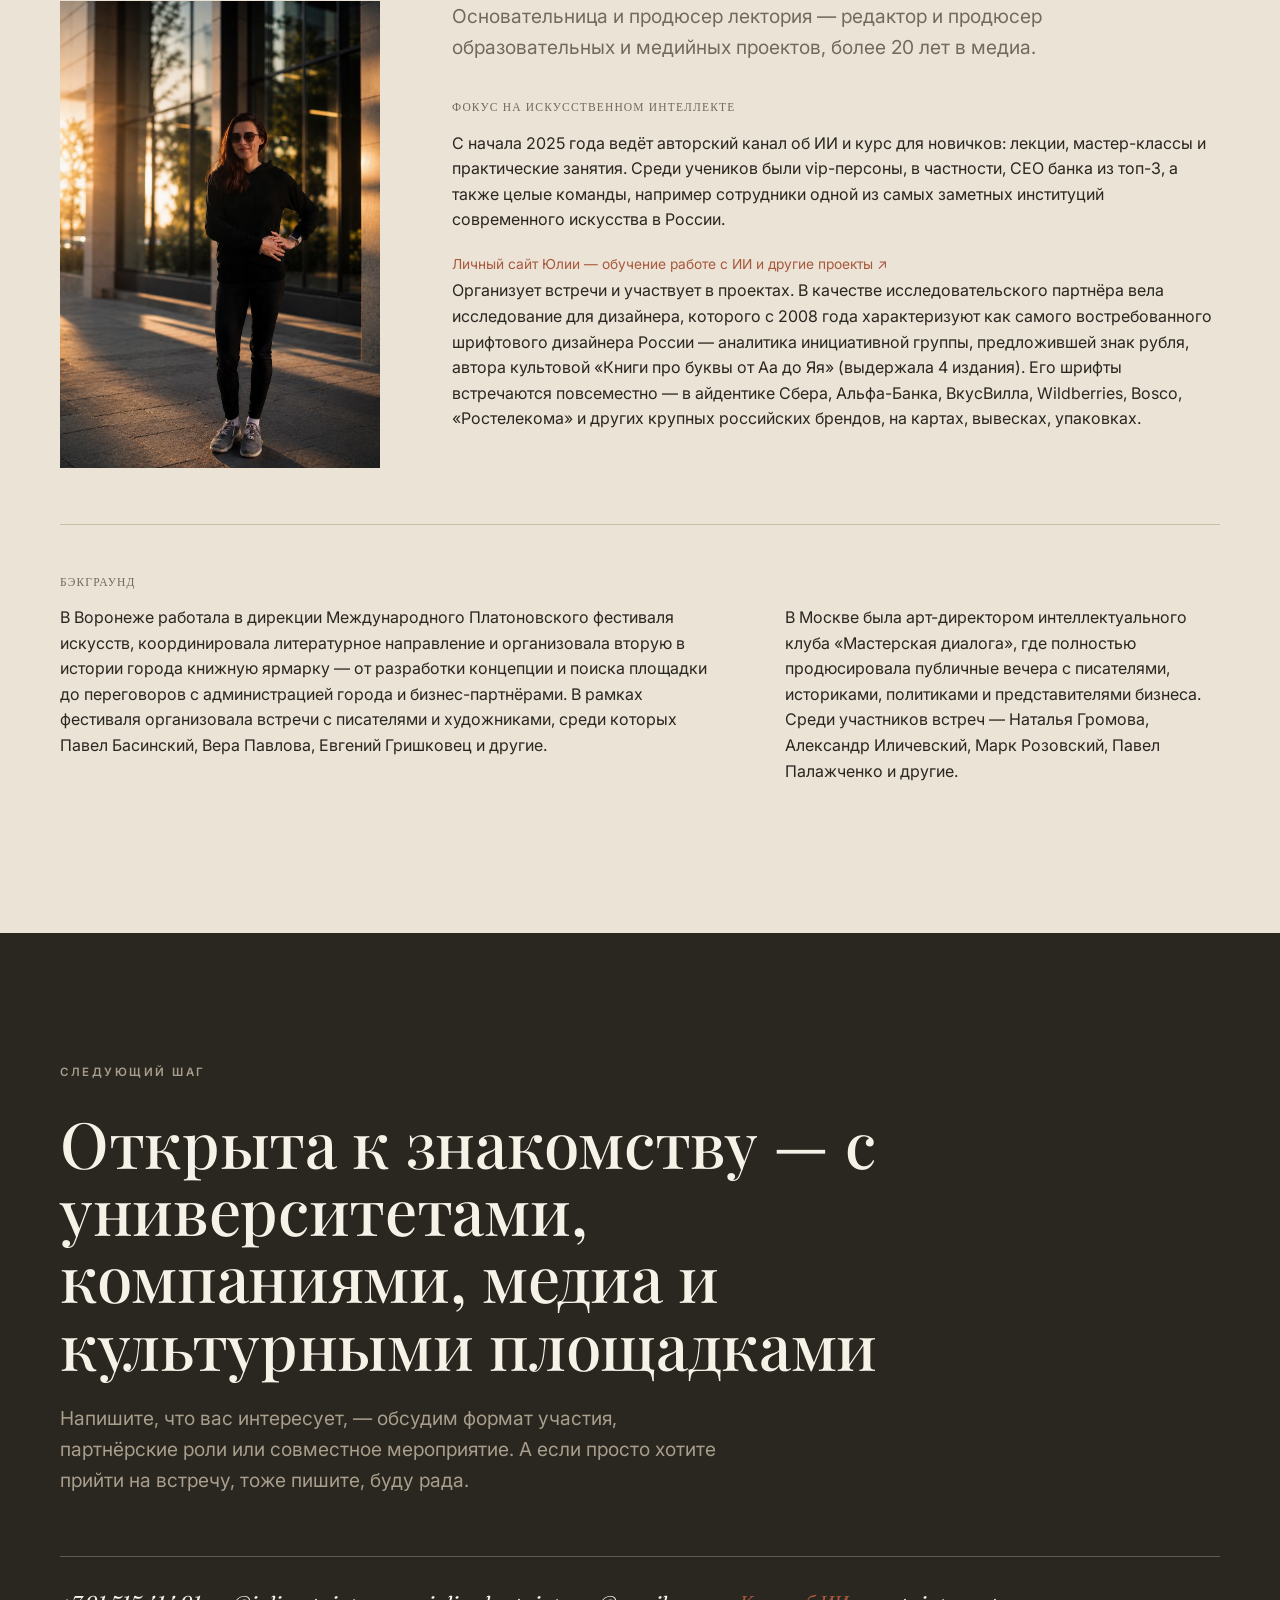
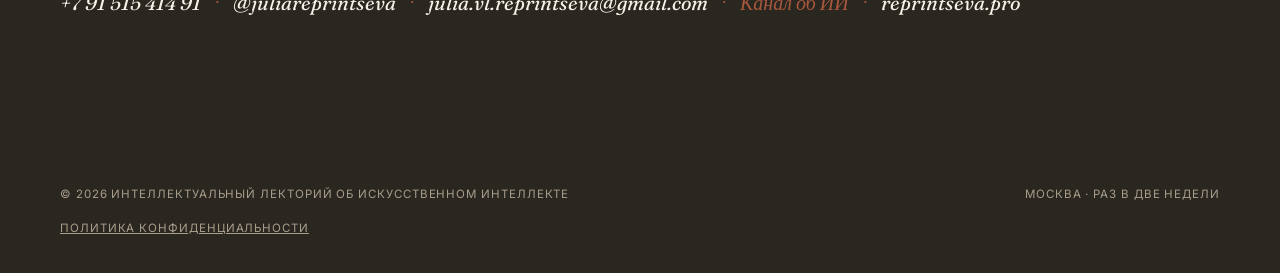
==== commit 450517c1: "Подвал: политика конфиденциальности отдельной нижней строкой Ссылку на личный сайт из подвала убрали" ====
--- a/index.html
+++ b/index.html
@@ -894,10 +894,9 @@
   <div class="container foot-row">
     <span>© 2026 Интеллектуальный лекторий об искусственном интеллекте</span>
     <span>Москва · раз в две недели</span>
-    <span class="foot-links">
-      <a href="https://reprintseva.pro" target="_blank" rel="noopener">Сайт Юлии</a>
-      <a href="privacy.html">Политика конфиденциальности</a>
-    </span>
+  </div>
+  <div class="container foot-bottom">
+    <a href="privacy.html">Политика конфиденциальности</a>
   </div>
 </footer>
 
--- a/assets/css/style.v3.css
+++ b/assets/css/style.v3.css
@@ -402,13 +402,8 @@
 
 footer.site{padding:36px 0;background:var(--ink);color:#a89e8c;font-size:.72rem;text-transform:uppercase;letter-spacing:.08em;}
 footer.site .foot-row{display:flex;justify-content:space-between;flex-wrap:wrap;gap:12px;}
-/* Ссылки держим одной группой: при четырёх отдельных элементах последняя
-   не помещалась в строку и повисала на второй одна, слева. */
-footer.site .foot-links{display:flex;flex-wrap:wrap;gap:10px 24px;}
-@media (max-width:1100px){
-  footer.site .foot-row{justify-content:center;text-align:center;}
-  footer.site .foot-links{justify-content:center;}
-}
+/* Политика конфиденциальности — отдельной нижней строкой. */
+footer.site .foot-bottom{margin-top:16px;}
 
 /* Responsive */
 @media (max-width: 900px){
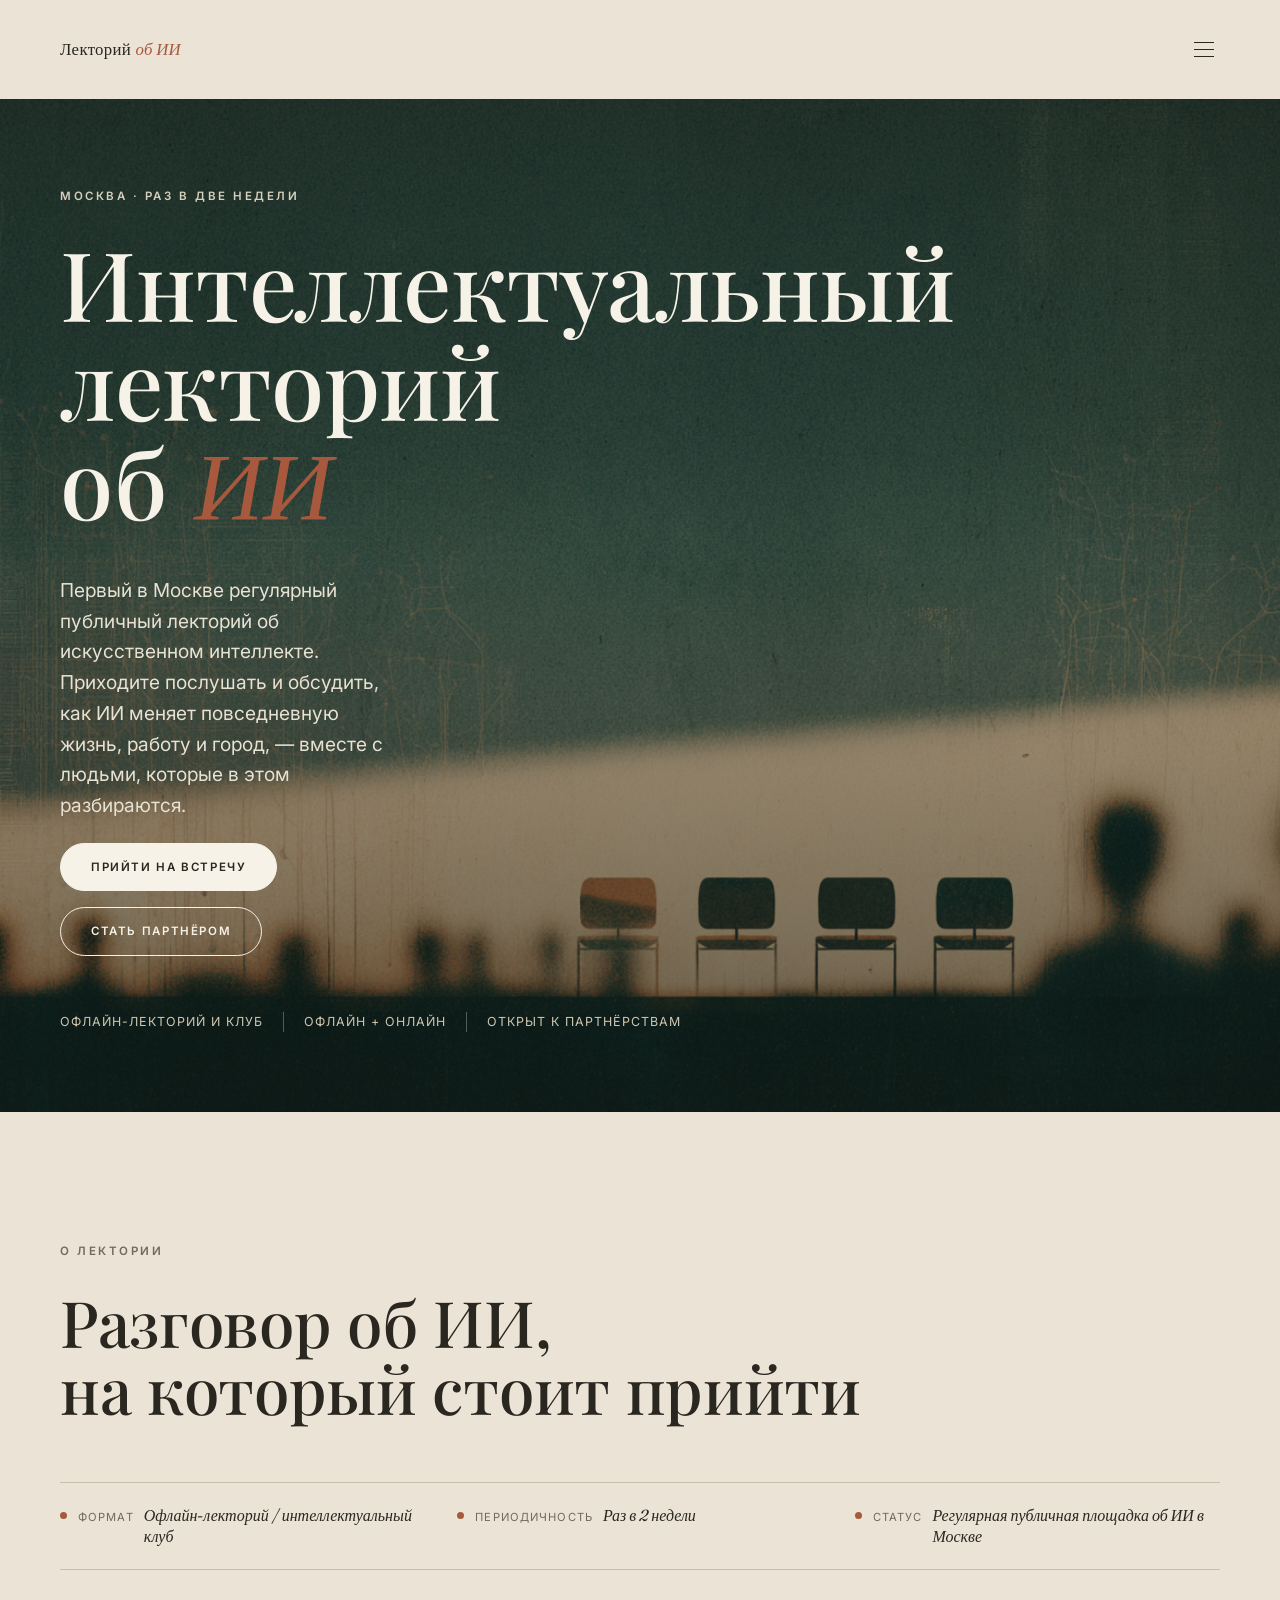
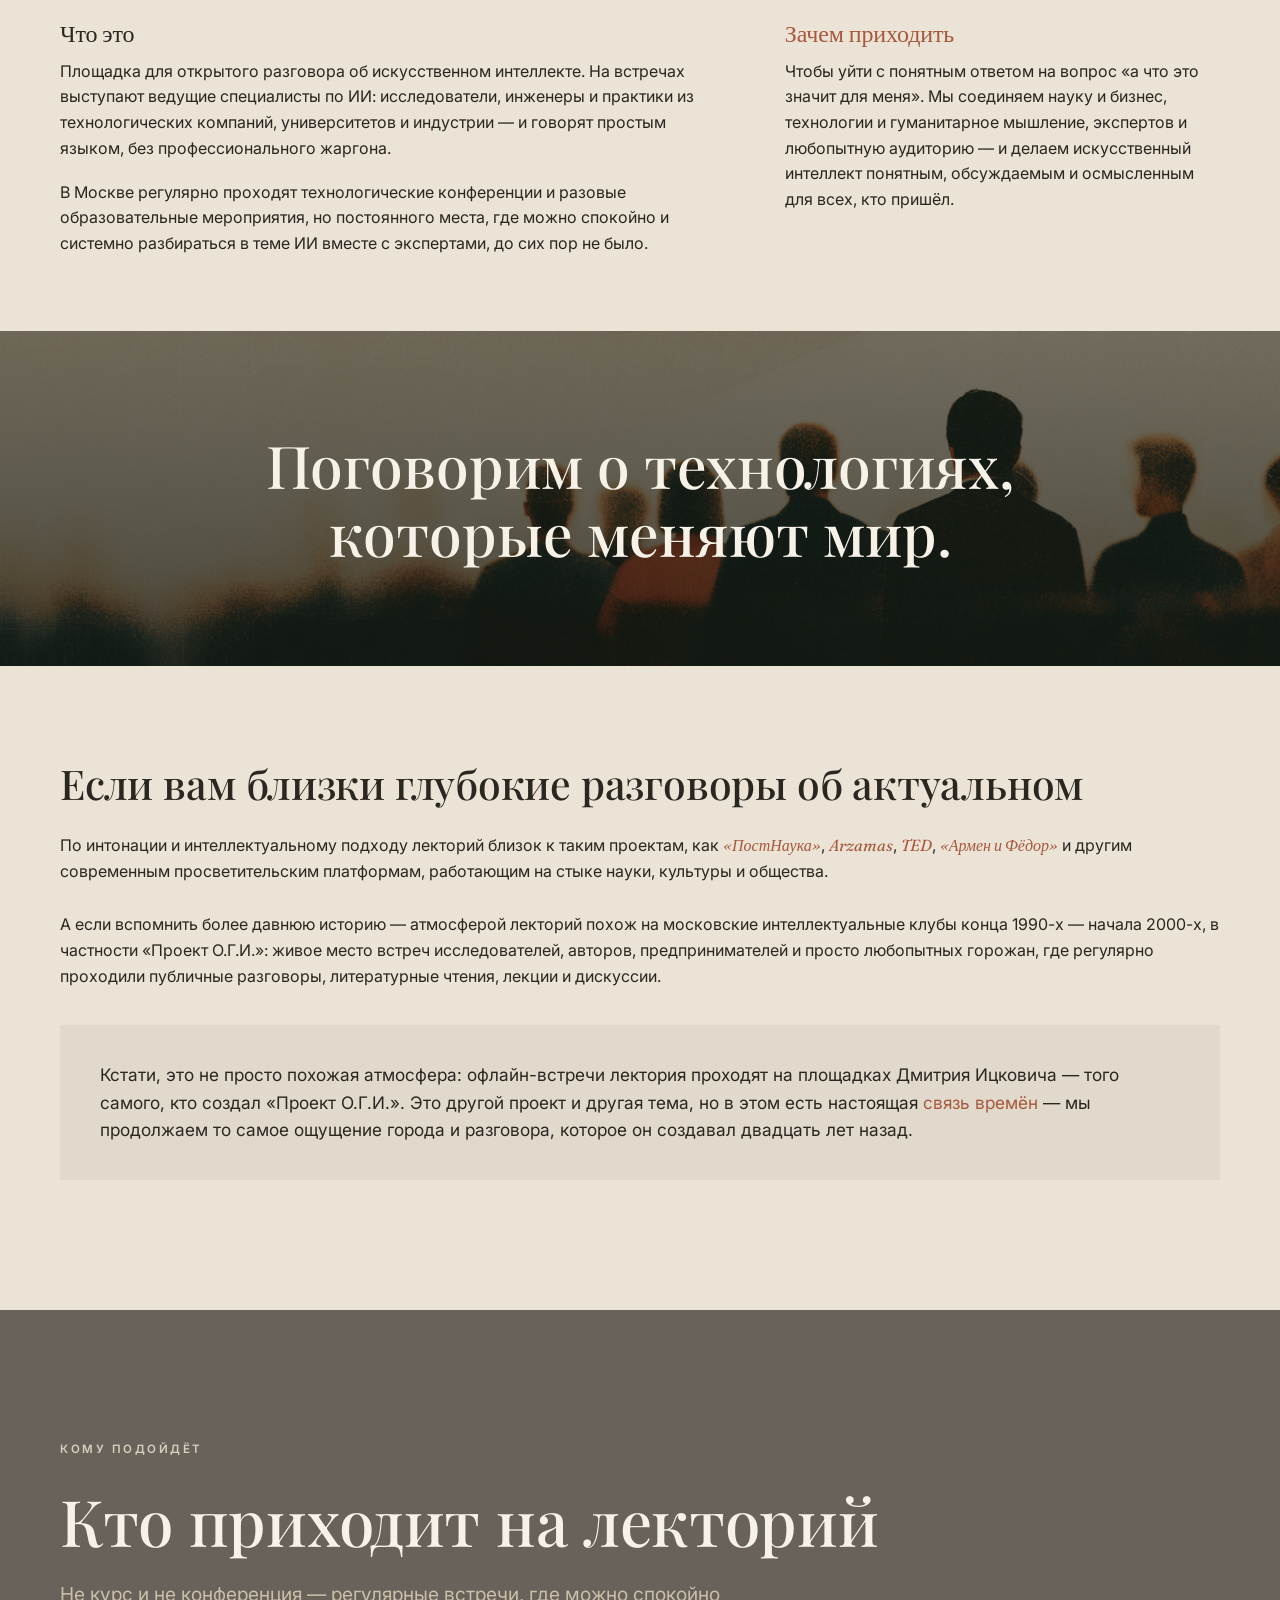
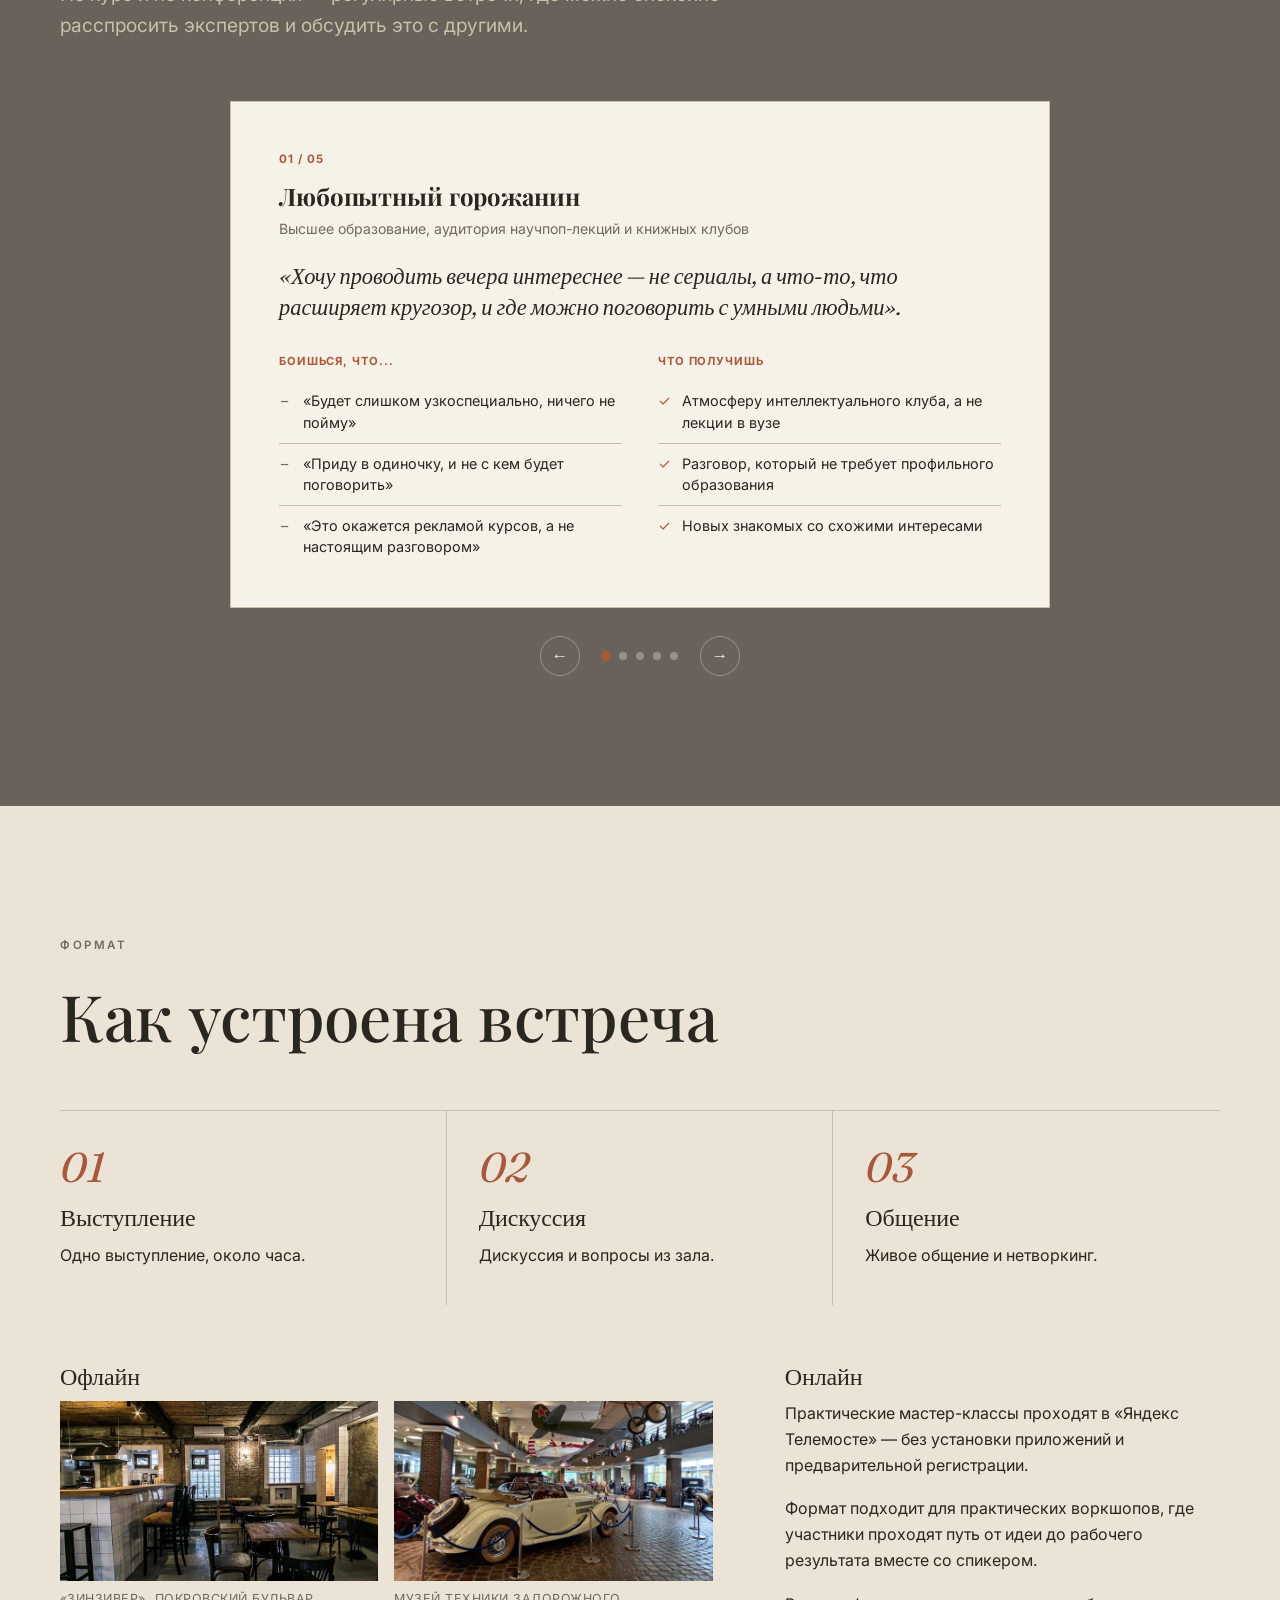
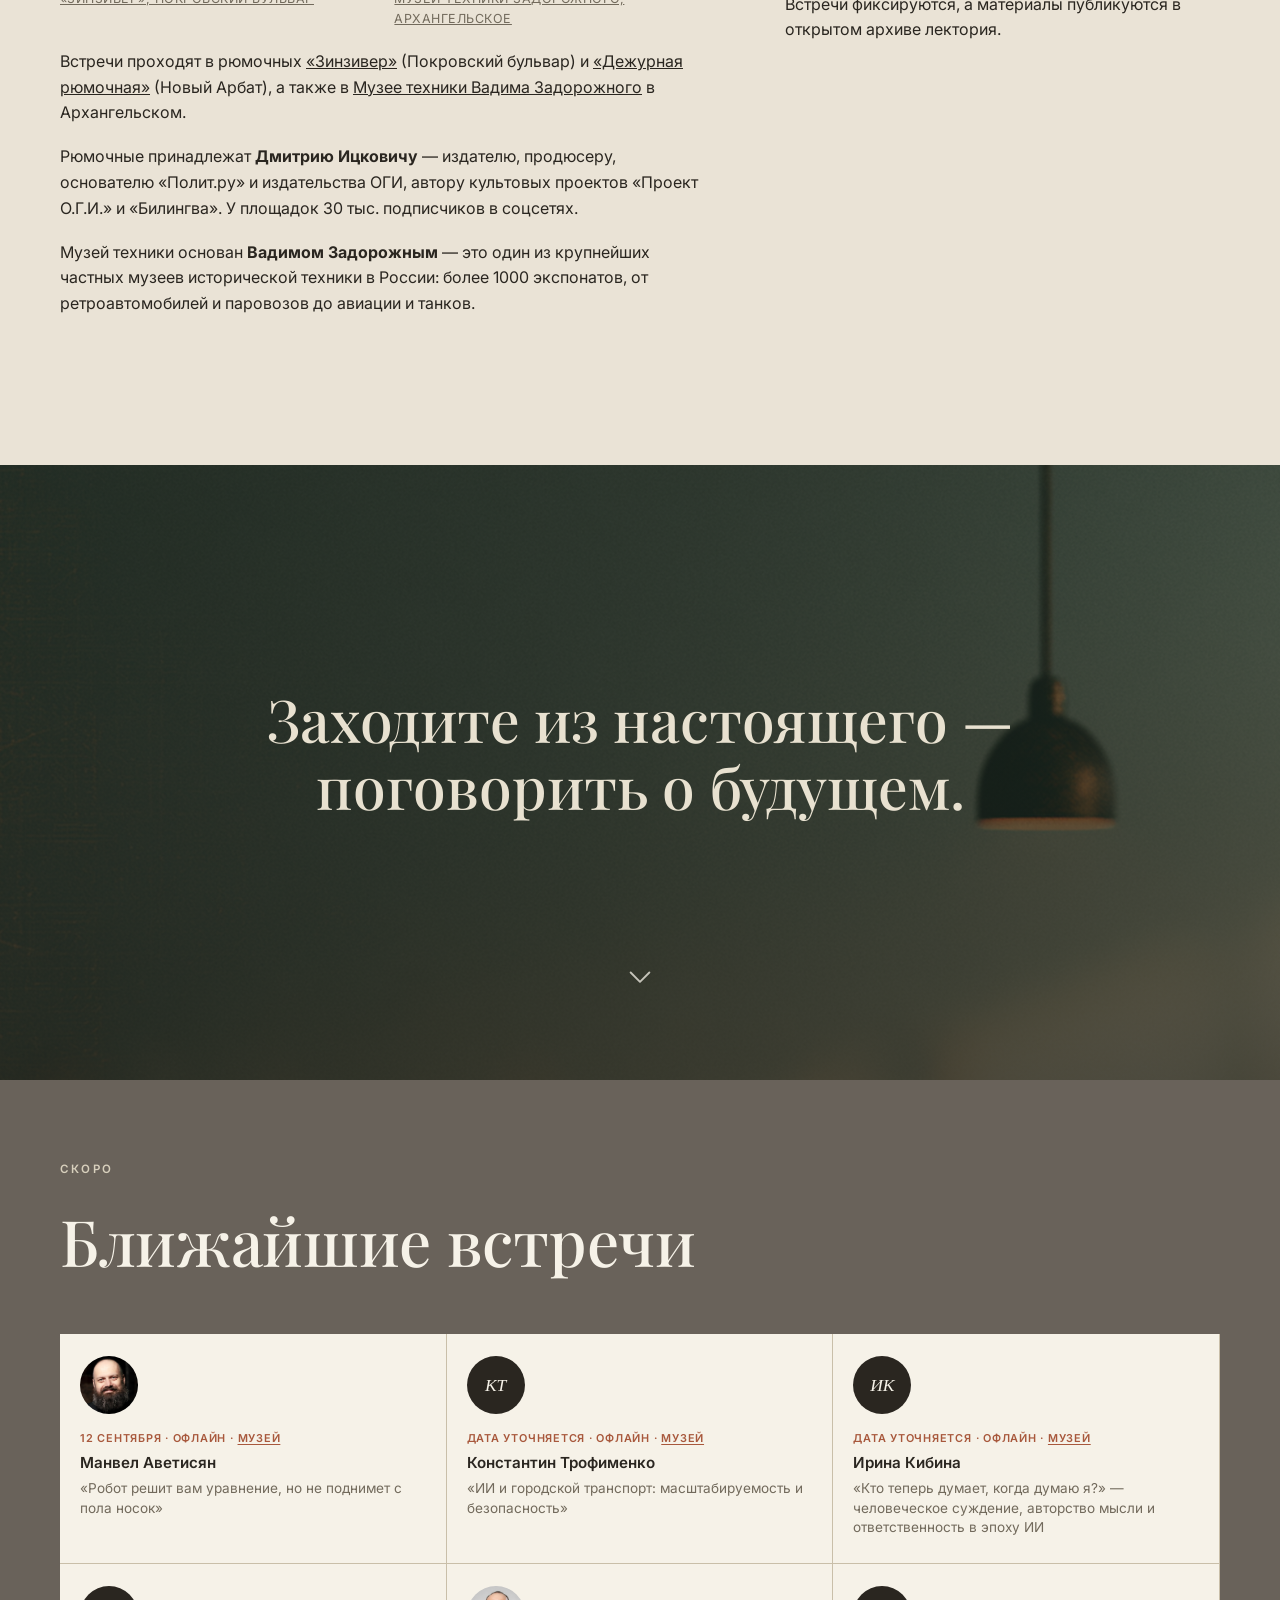
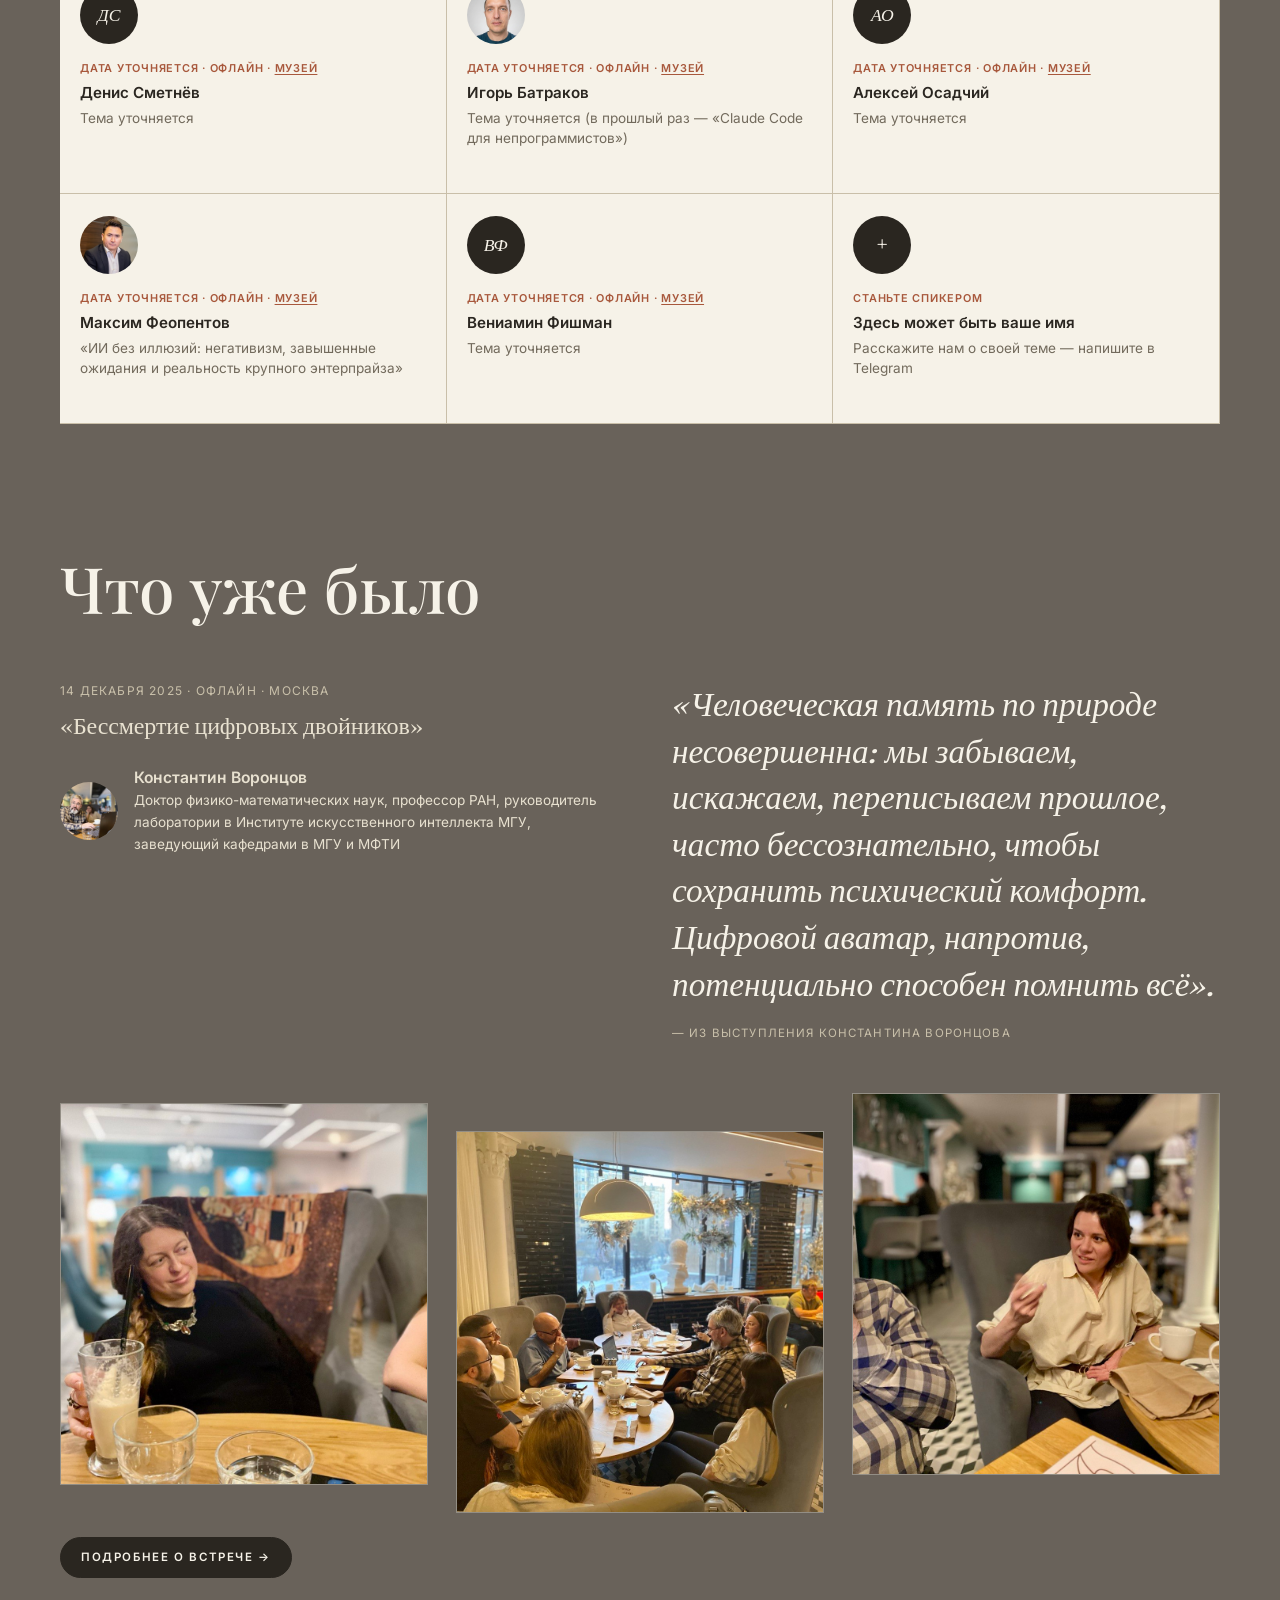
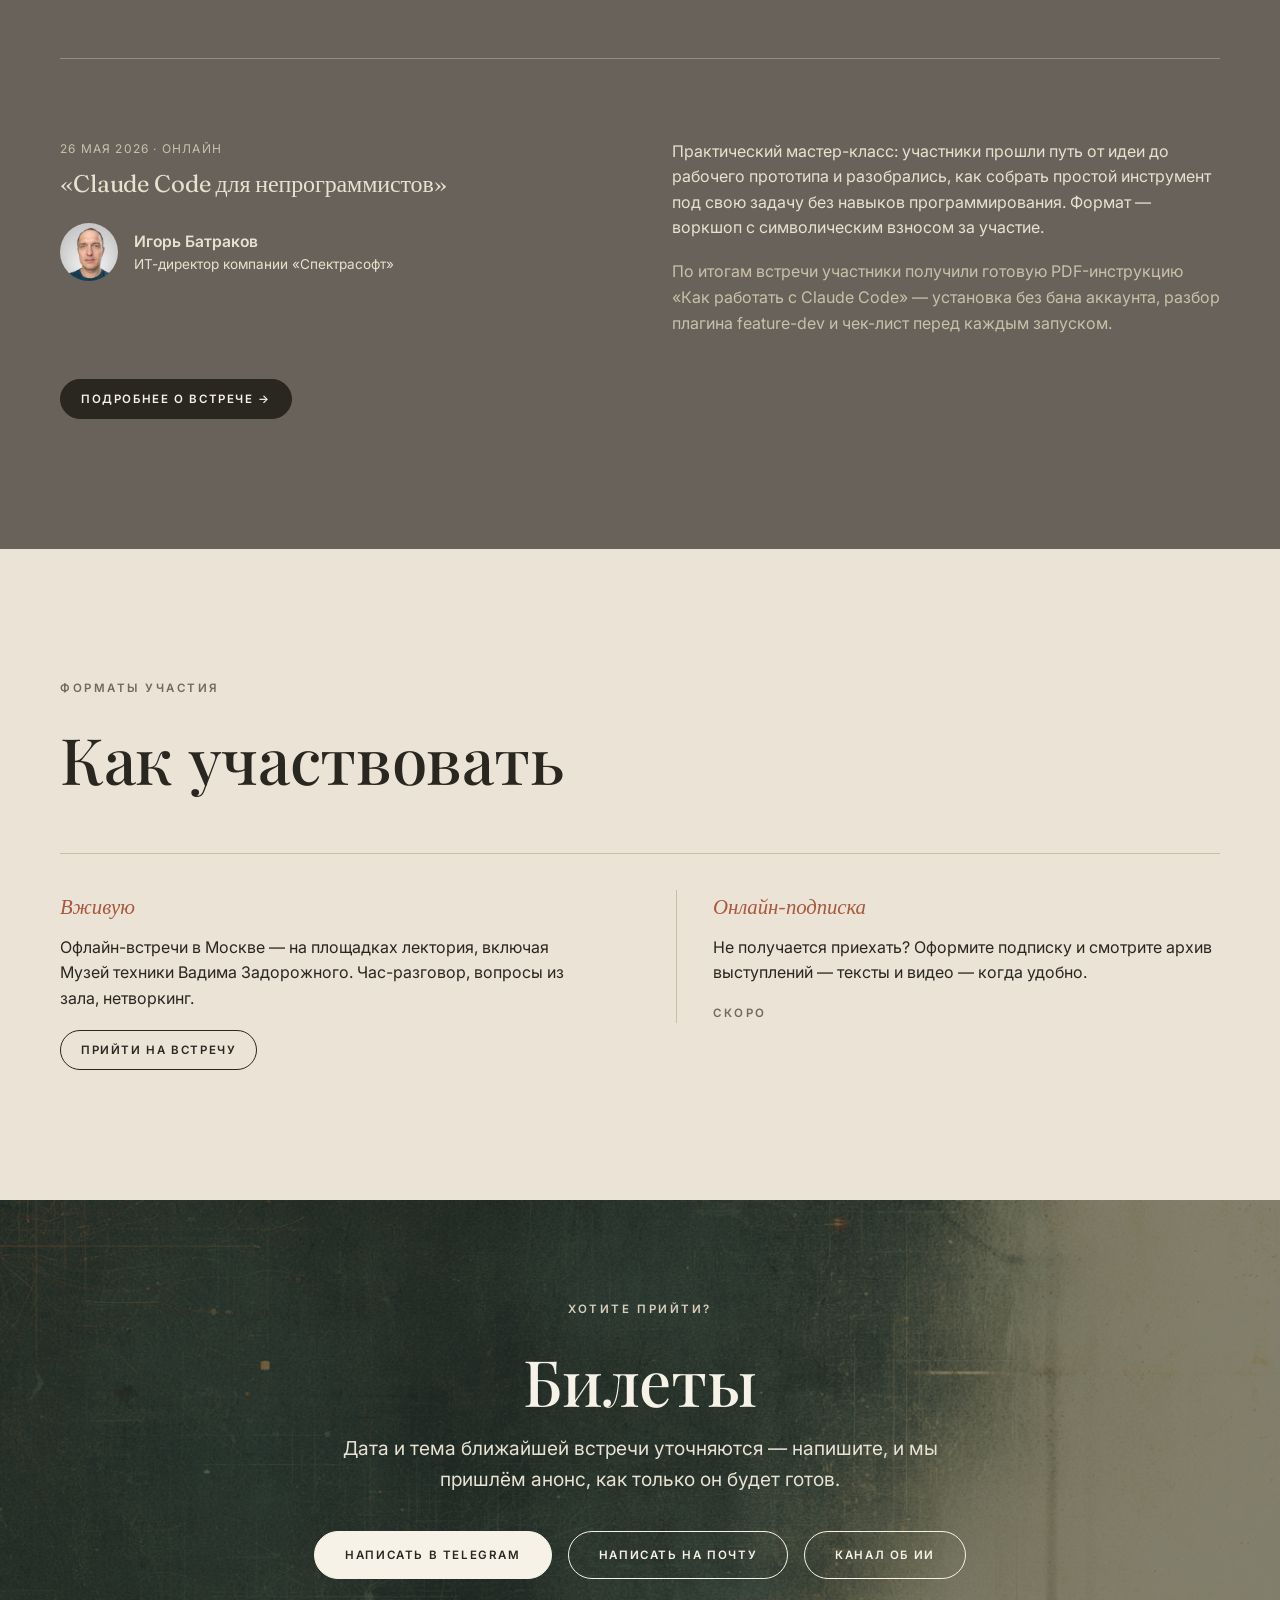
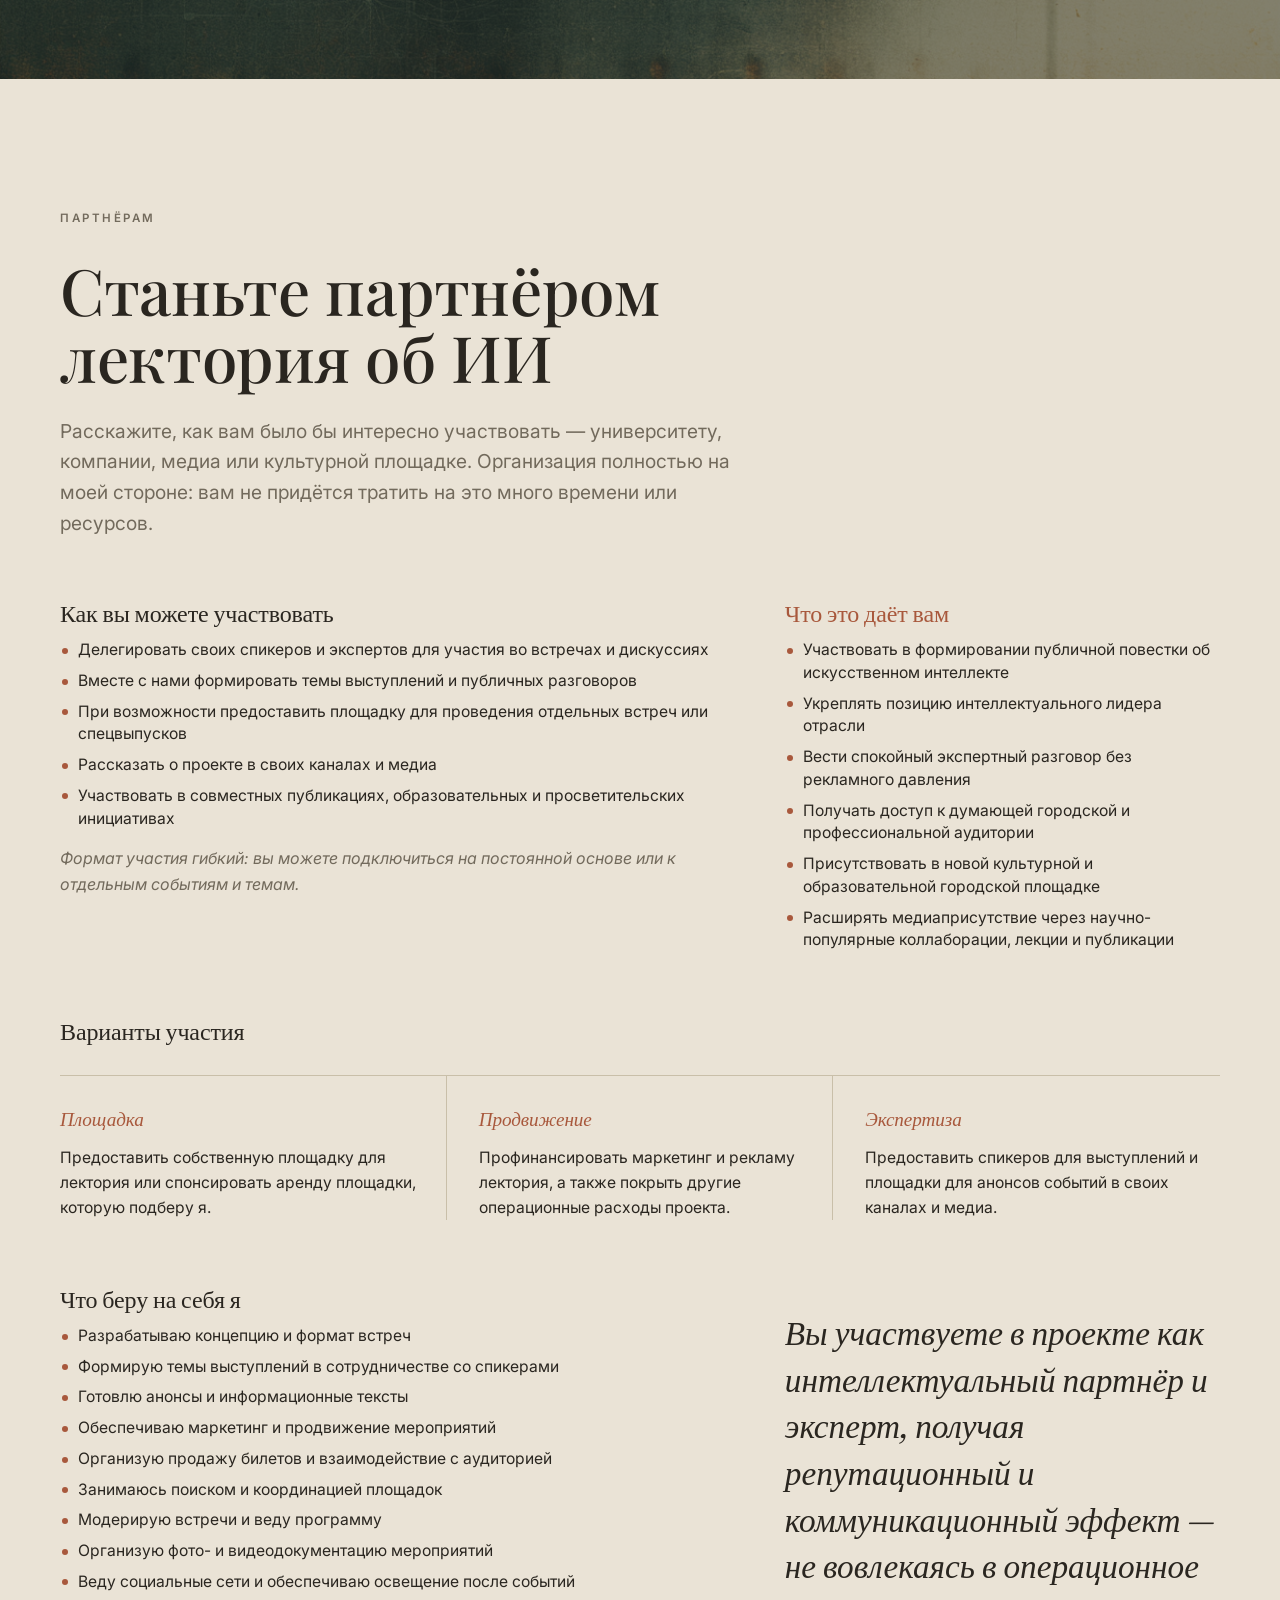
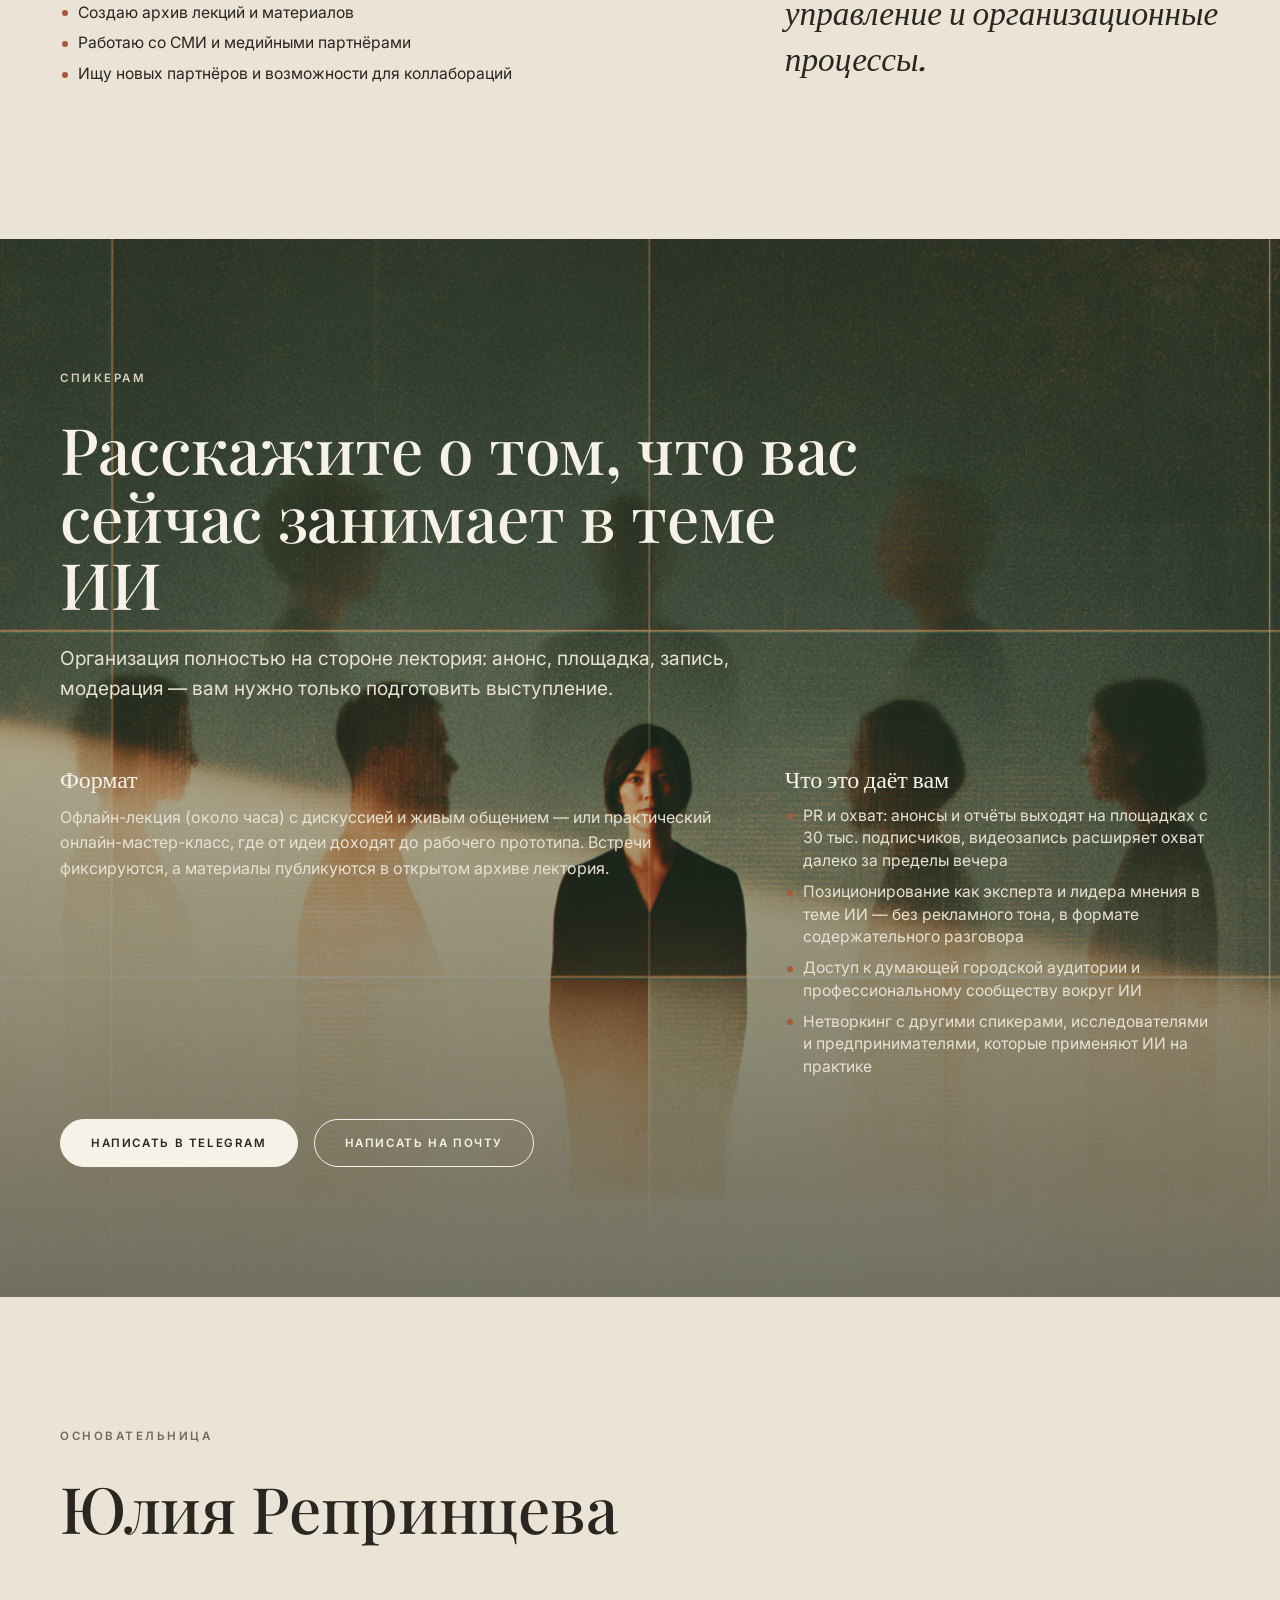
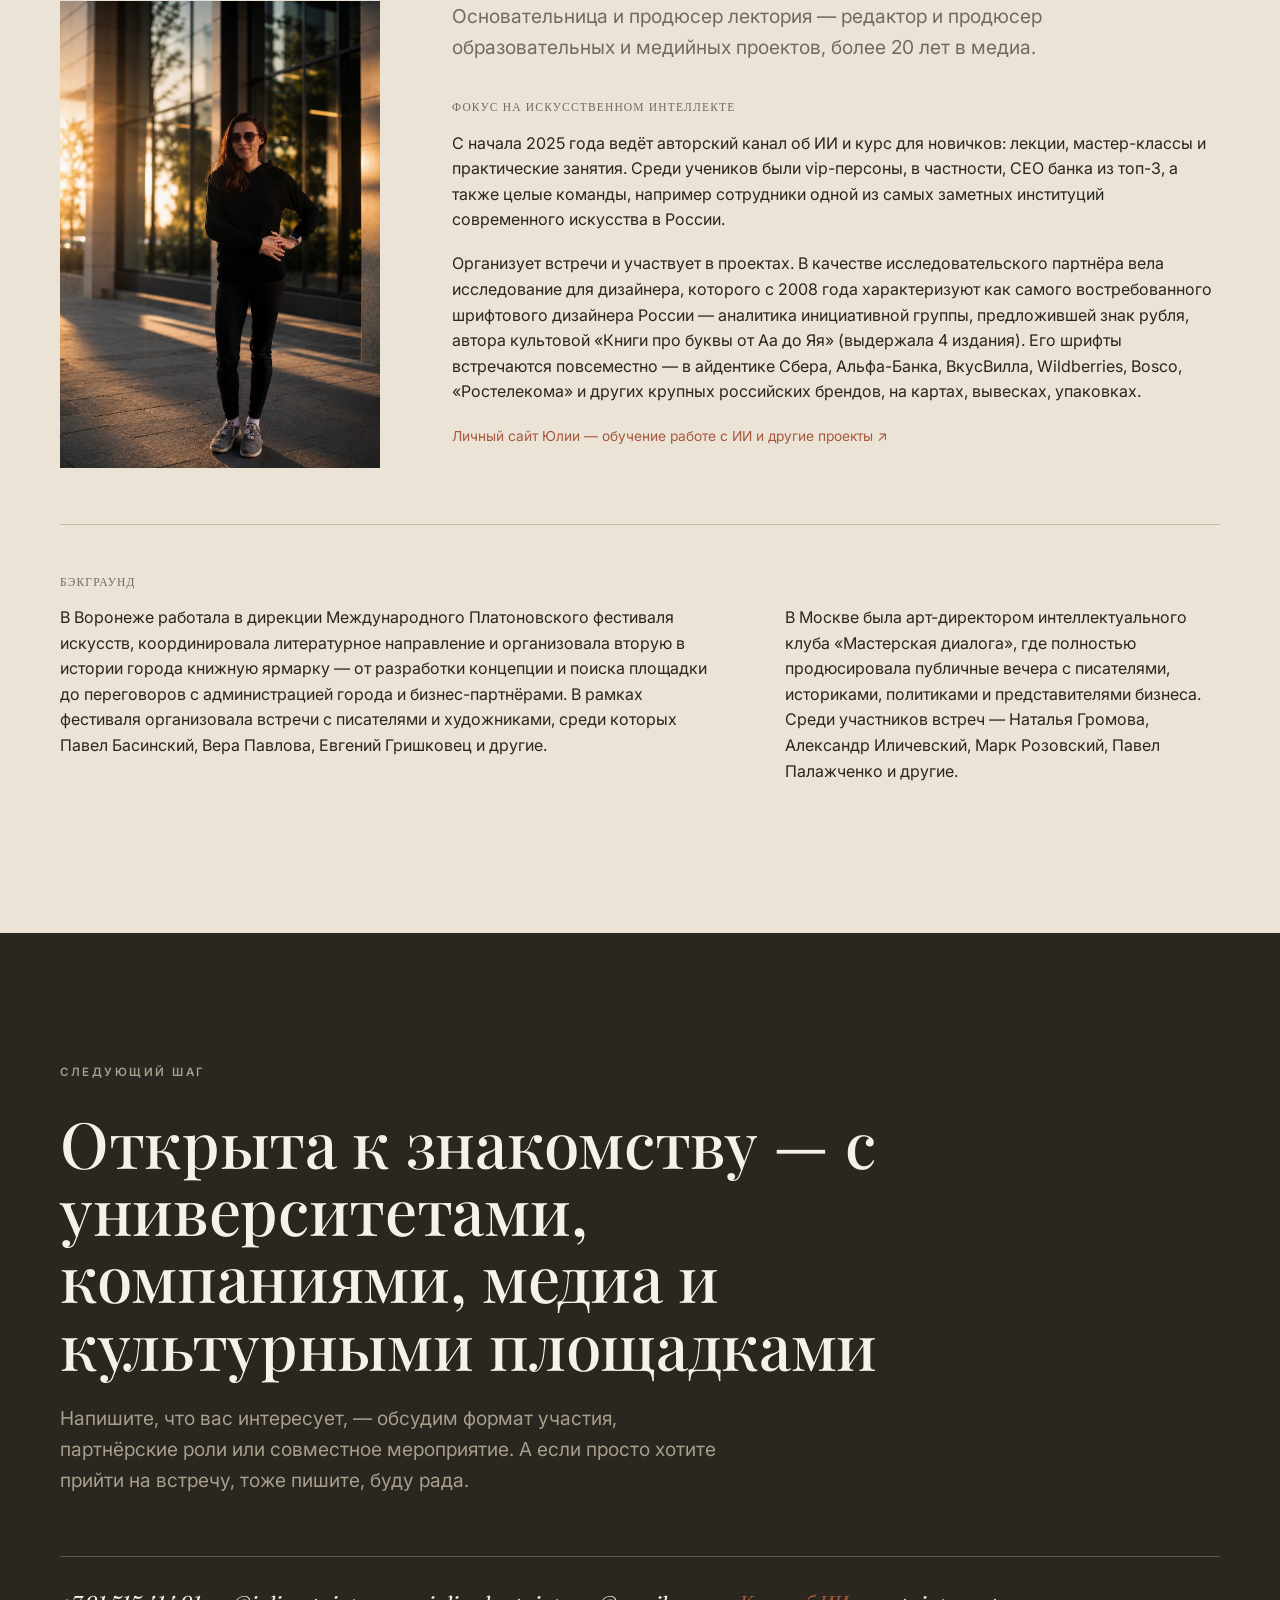
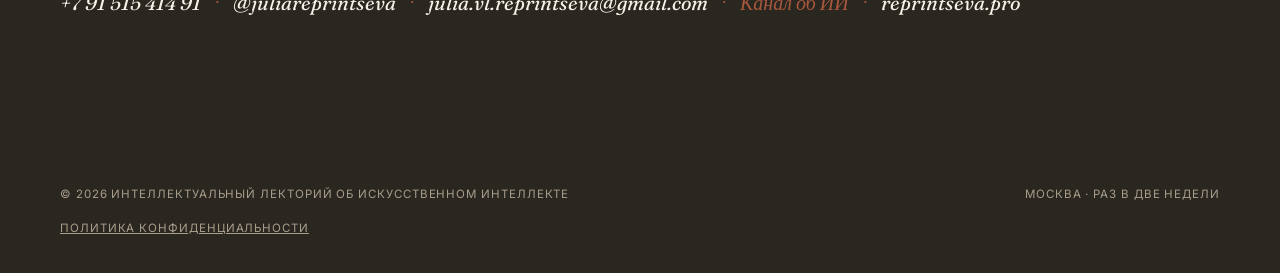
==== commit ae63385d: "Ссылка на личный сайт — в конец блока, а не в середину текста Стояла между двумя абзацами и разрывал" ====
--- a/index.html
+++ b/index.html
@@ -851,8 +851,8 @@
 
           <h4 class="author-cred">Фокус на искусственном интеллекте</h4>
           <p>С начала 2025 года ведёт авторский канал об ИИ и курс для новичков: лекции, мастер-классы и практические занятия. Среди учеников были vip-персоны, в частности, CEO банка из топ-3, а также целые команды, например сотрудники одной из самых заметных институций современного искусства в России.</p>
+          <p>Организует встречи и участвует в проектах. В качестве исследовательского партнёра вела исследование для дизайнера, которого с 2008 года характеризуют как самого востребованного шрифтового дизайнера России — аналитика инициативной группы, предложившей знак рубля, автора культовой «Книги про буквы от Аа до Яя» (выдержала 4 издания). Его шрифты встречаются повсеместно — в айдентике Сбера, Альфа-Банка, ВкусВилла, Wildberries, Bosco, «Ростелекома» и других крупных российских брендов, на картах, вывесках, упаковках.</p>
           <p class="author-link"><a href="https://reprintseva.pro" target="_blank" rel="noopener">Личный сайт Юлии — обучение работе с ИИ и другие проекты ↗</a></p>
-          <p>Организует встречи и участвует в проектах. В качестве исследовательского партнёра вела исследование для дизайнера, которого с 2008 года характеризуют как самого востребованного шрифтового дизайнера России — аналитика инициативной группы, предложившей знак рубля, автора культовой «Книги про буквы от Аа до Яя» (выдержала 4 издания). Его шрифты встречаются повсеместно — в айдентике Сбера, Альфа-Банка, ВкусВилла, Wildberries, Bosco, «Ростелекома» и других крупных российских брендов, на картах, вывесках, упаковках.</p>
         </div>
       </div>
 
